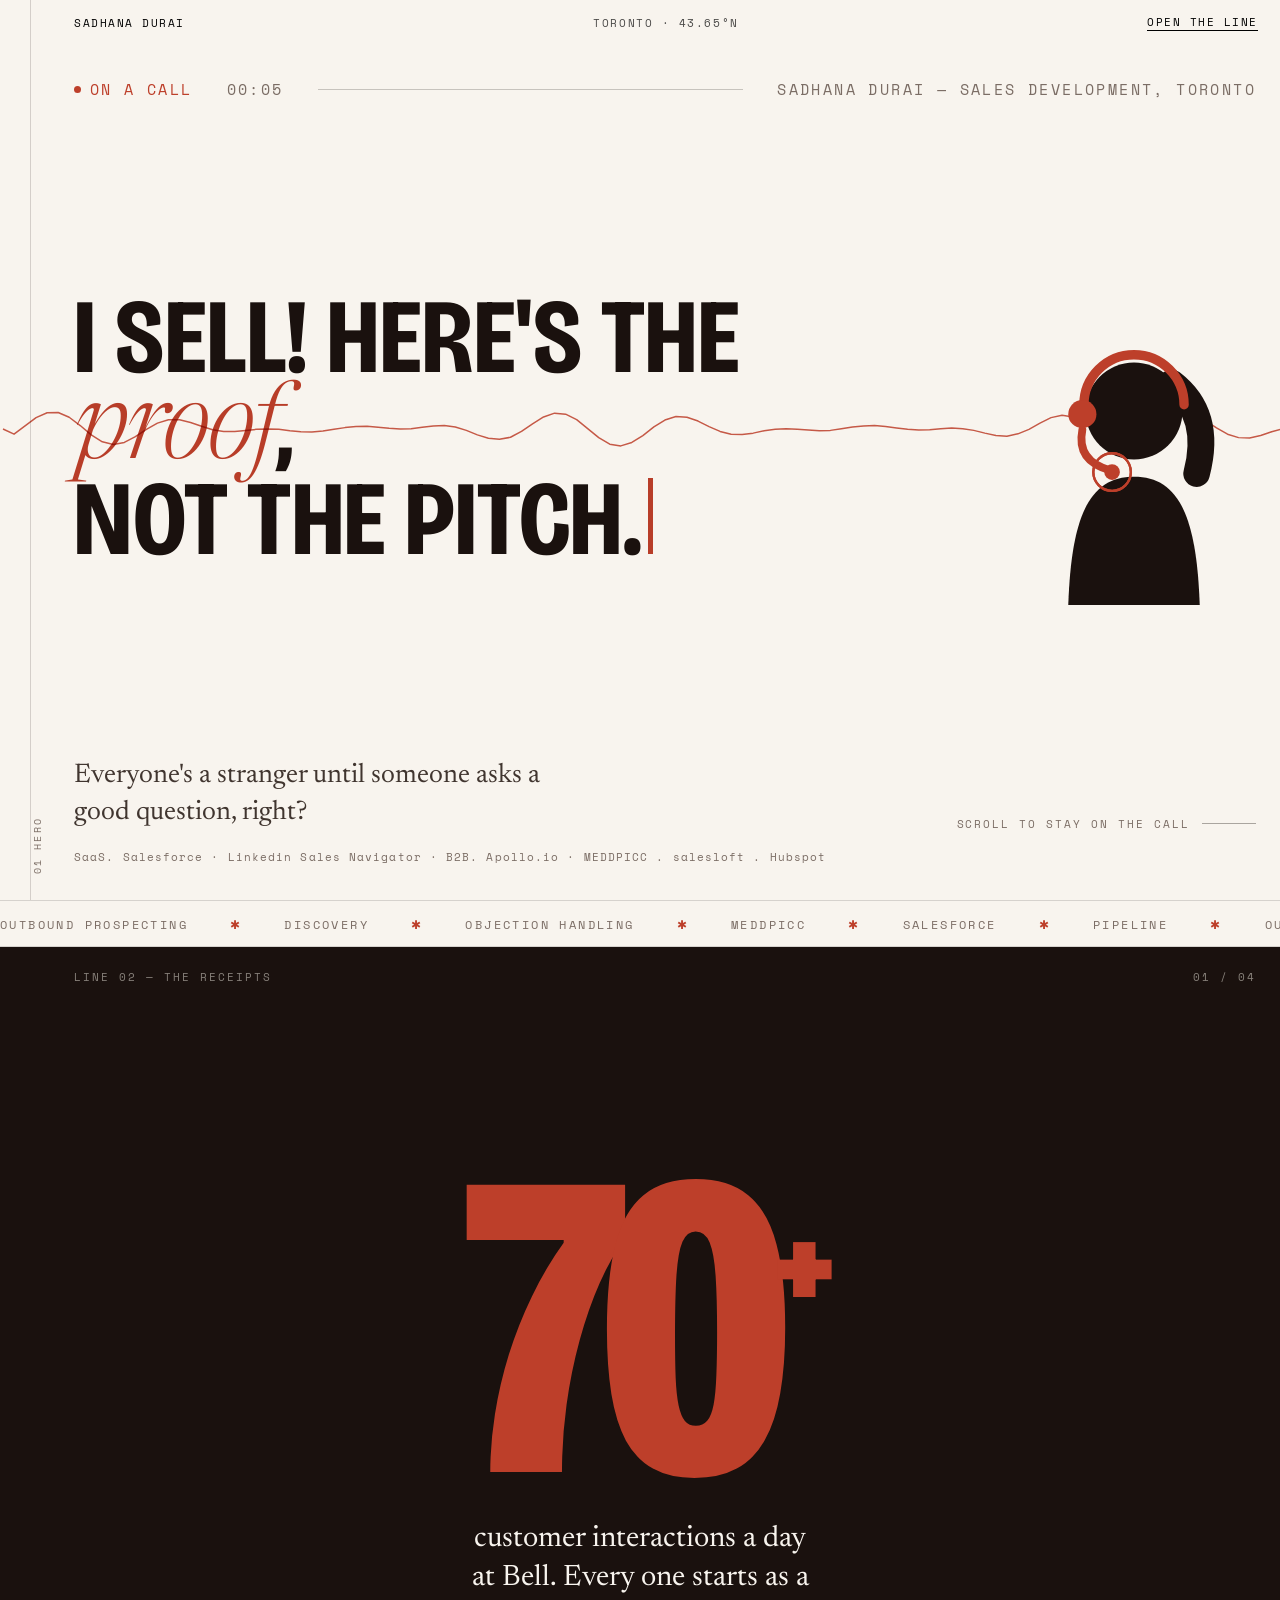
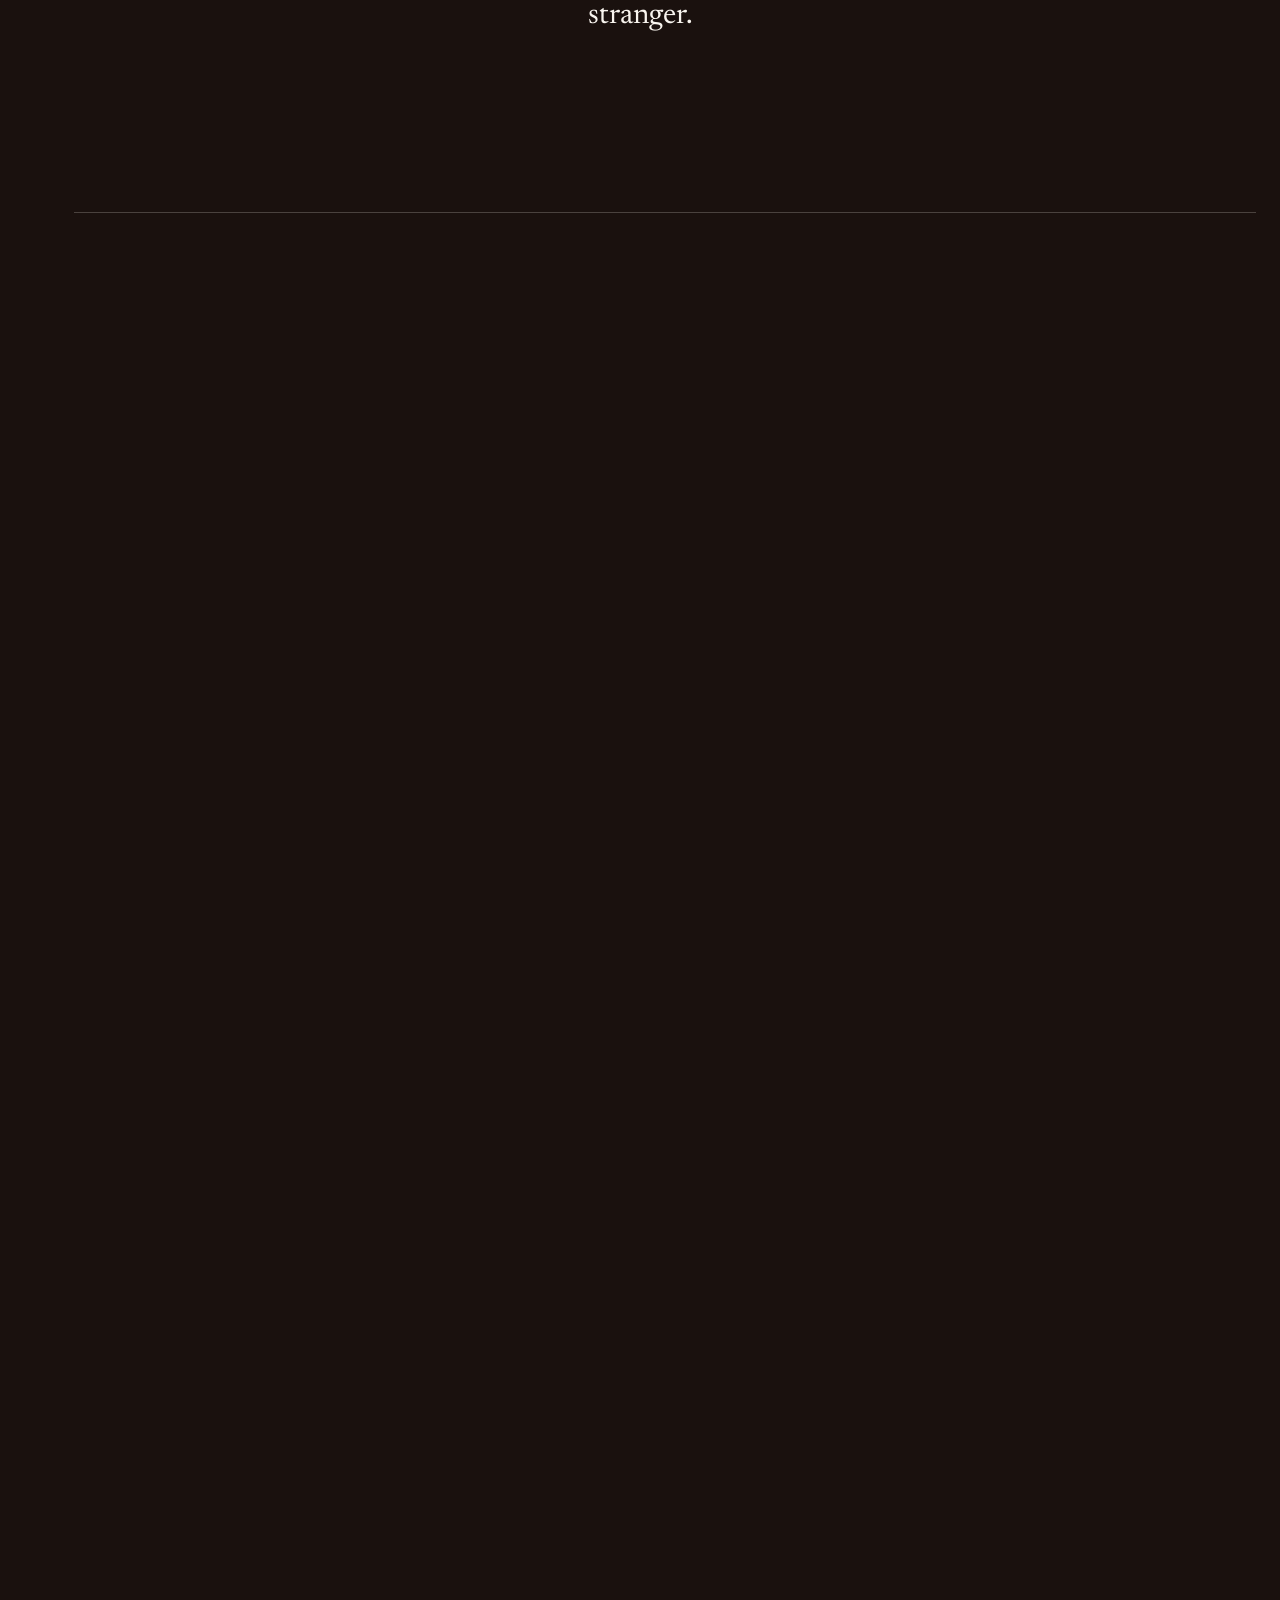
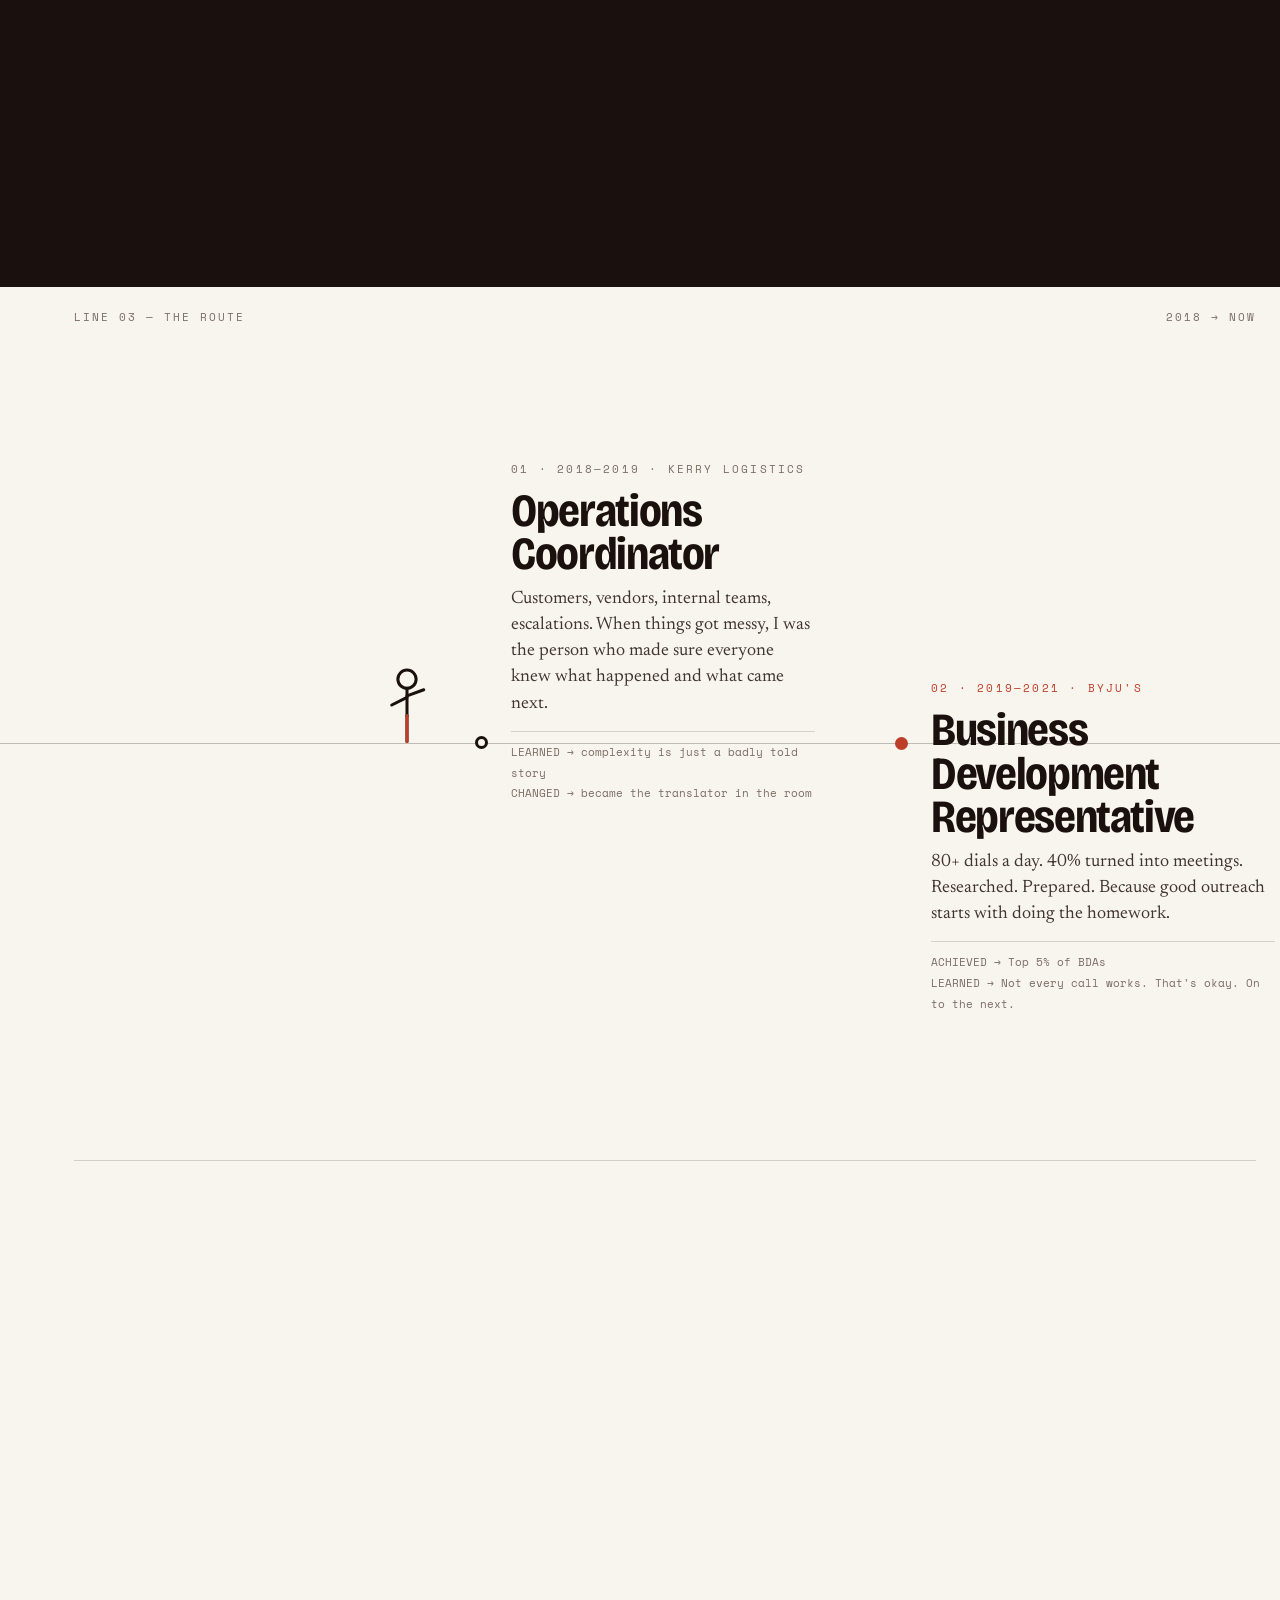
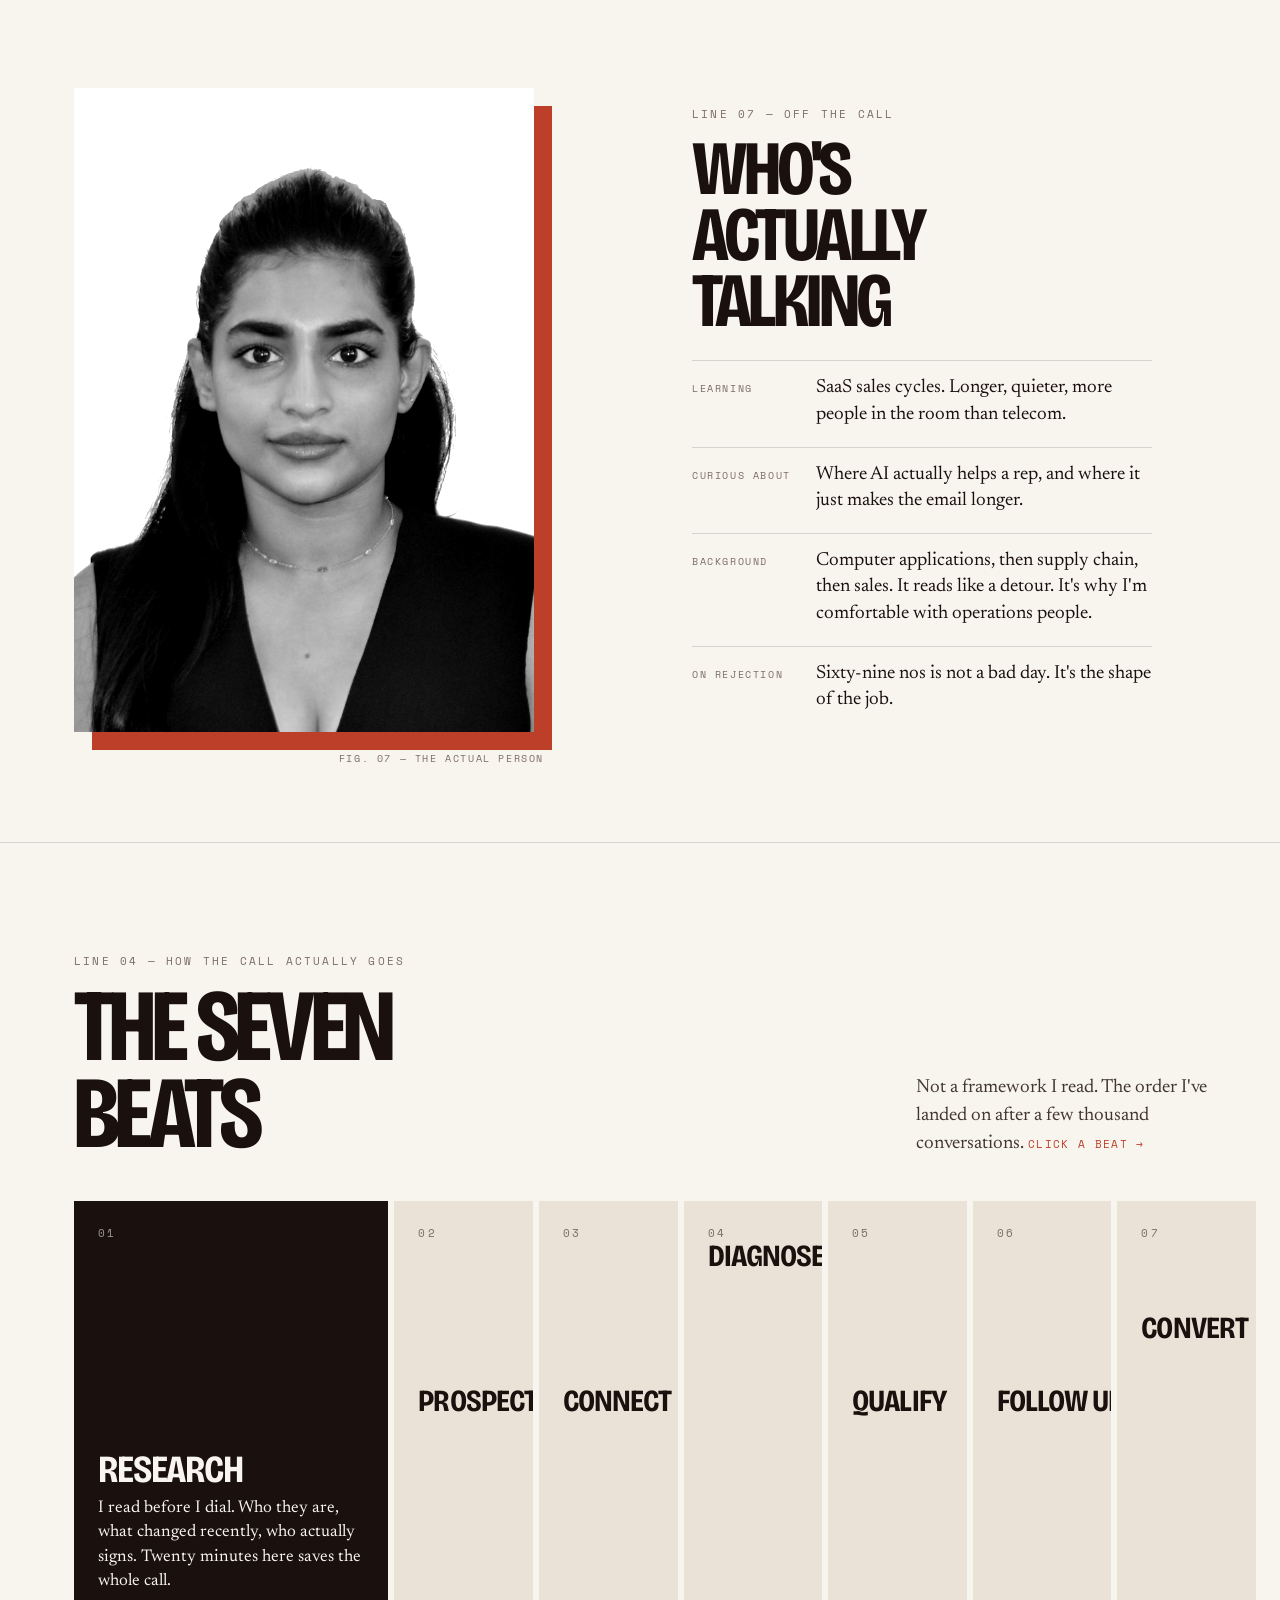
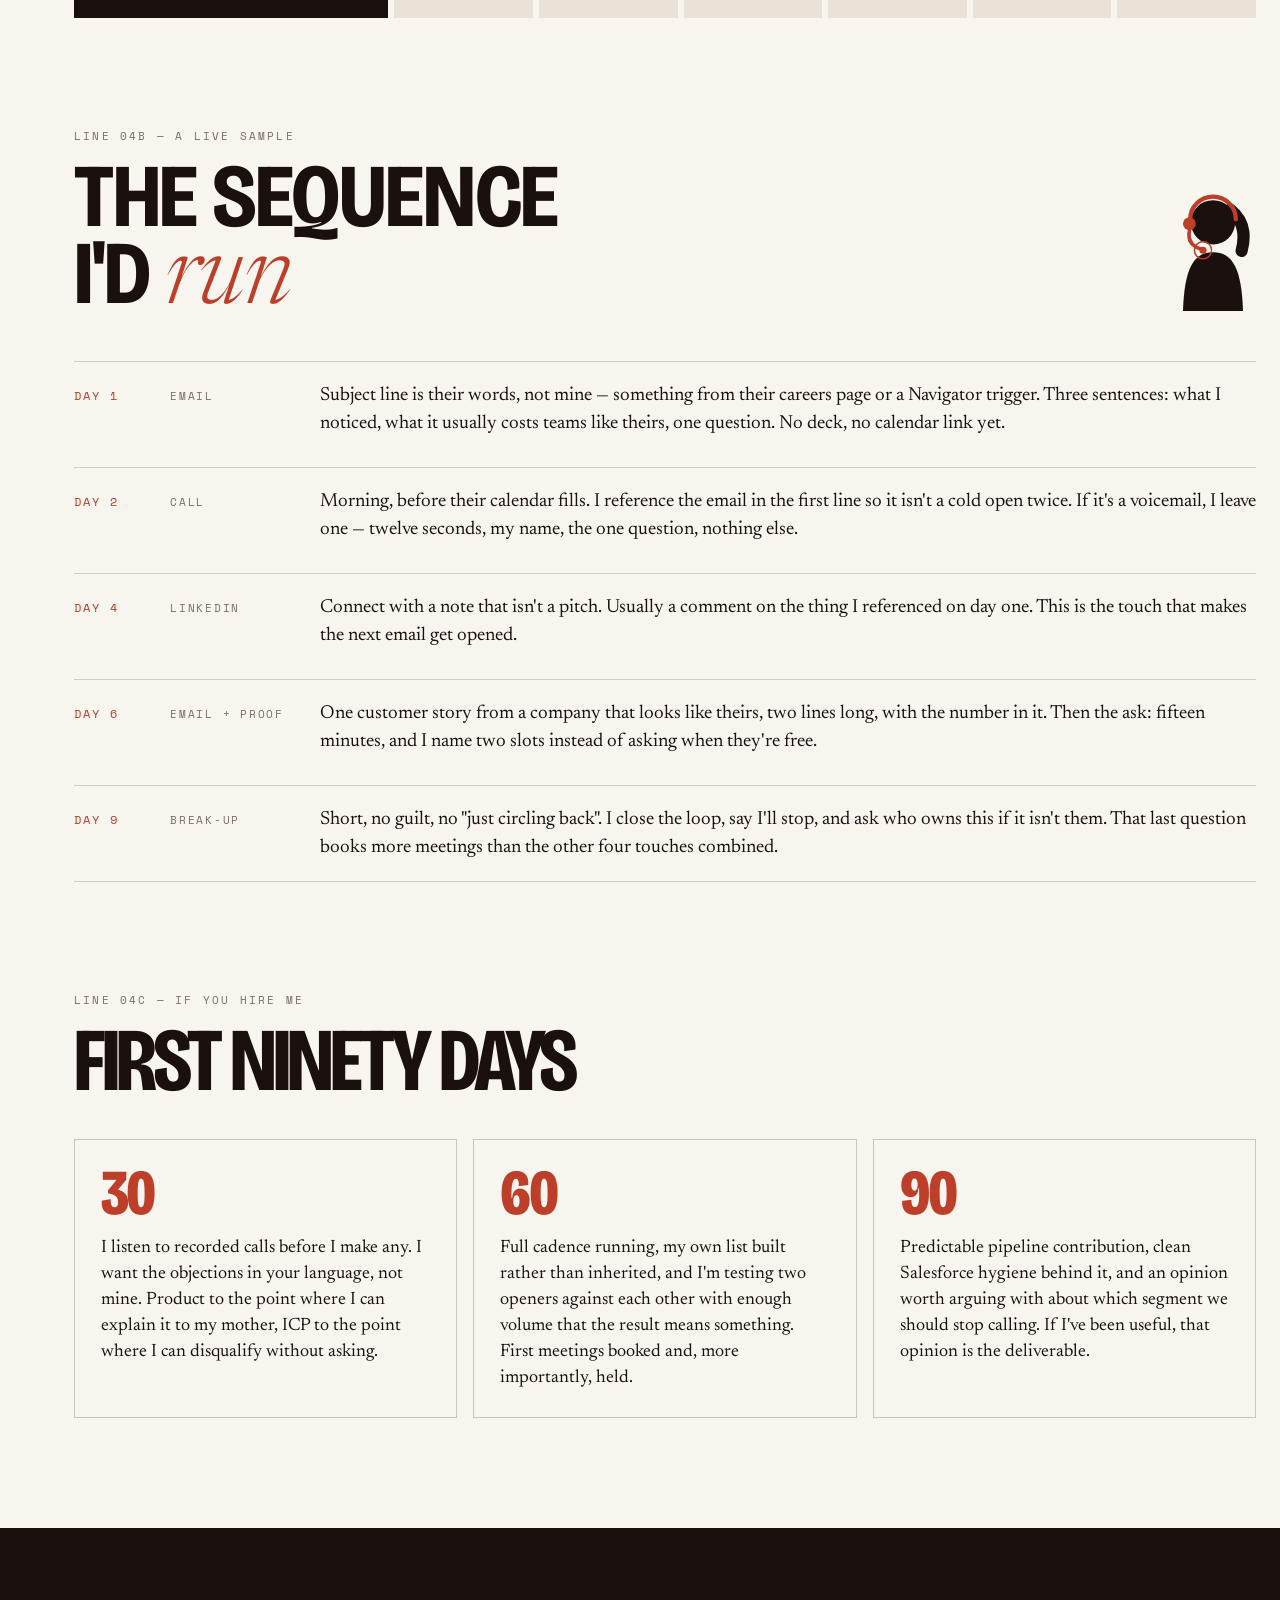
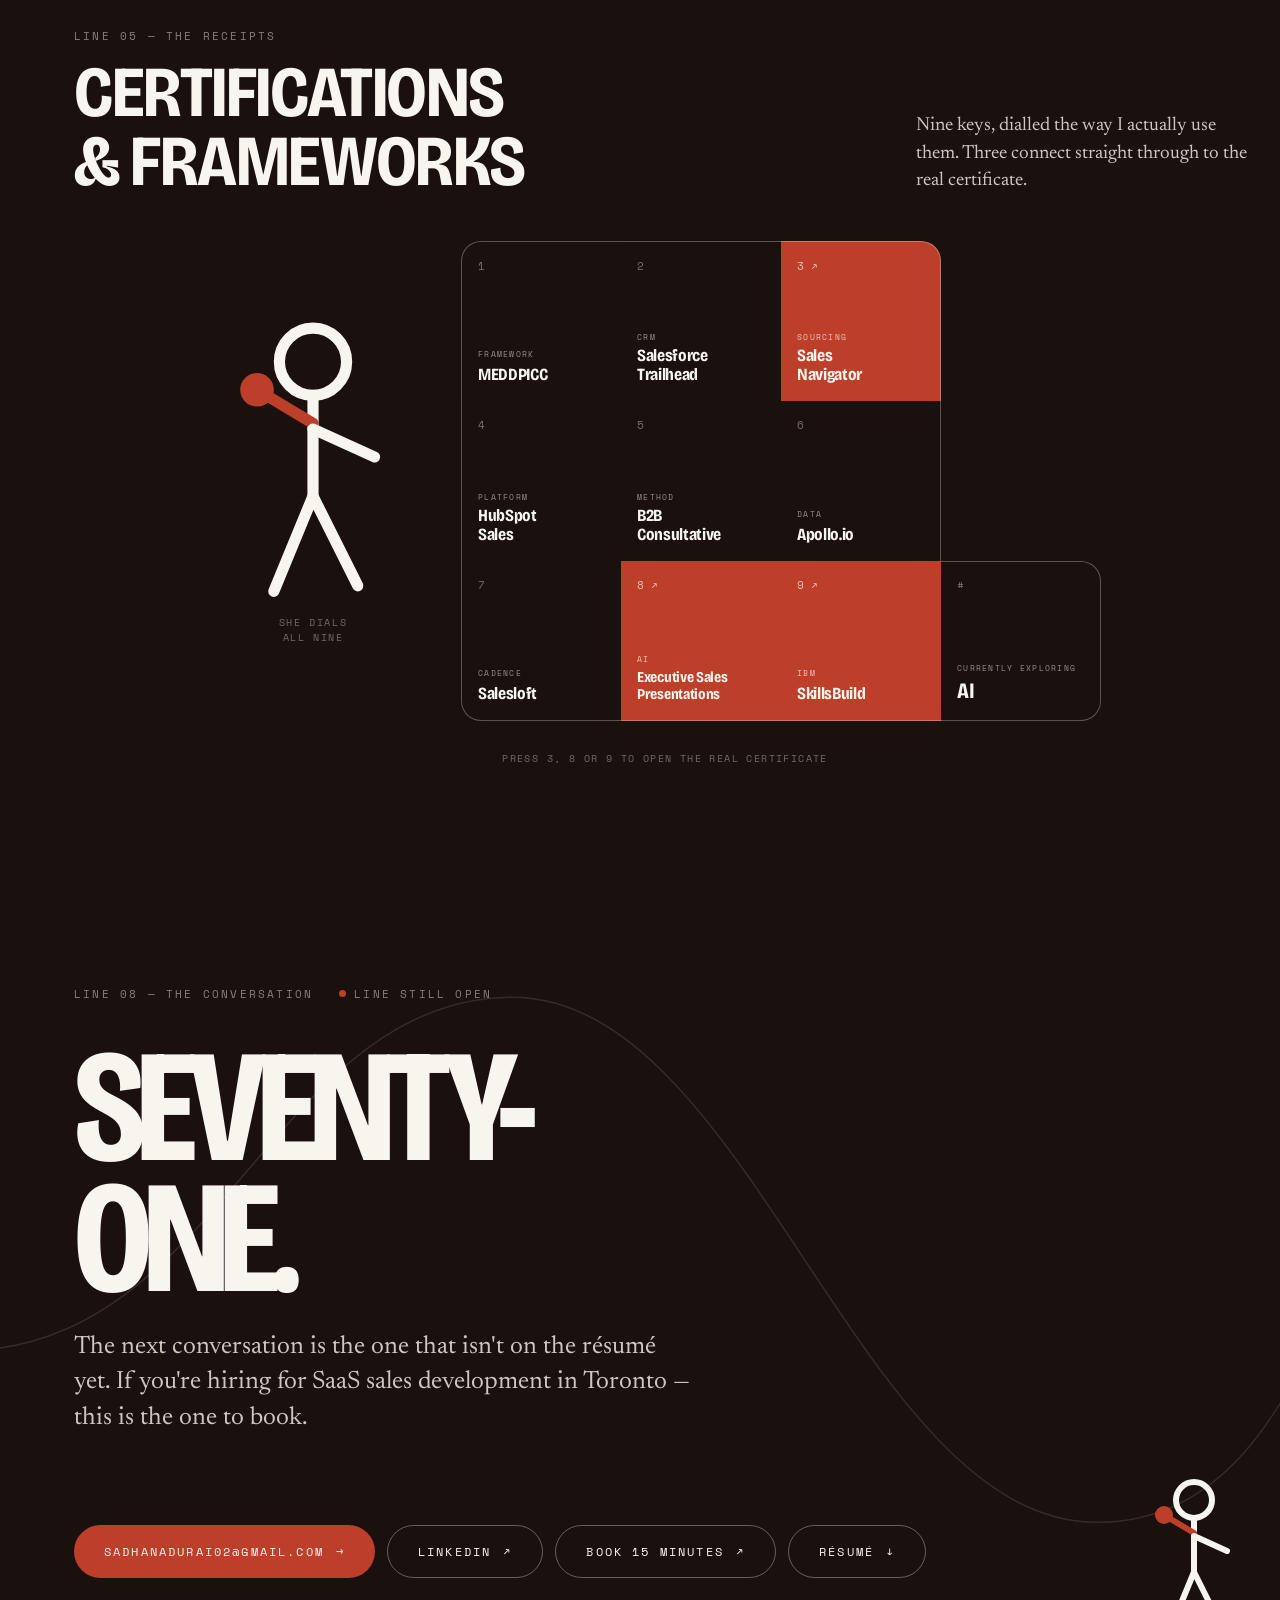
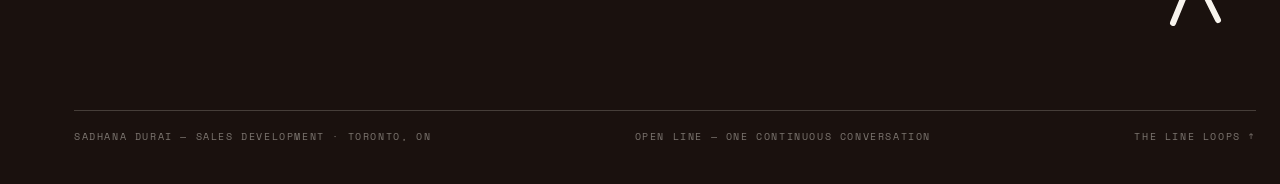
==== index.html @ faae50a7 "Unify the dial pad into one whole shape Replaced uniform 4-side borders per key with side-specific b" ====
<!DOCTYPE html>
<html lang="en">
<head>
<meta charset="utf-8">
<meta name="viewport" content="width=device-width, initial-scale=1">
<meta name="description" content="Sadhana Durai — Sales Development Representative in Toronto. Four years of outbound, 2x Bell ALL STAR, 40% call-to-meeting conversion rate. Open Line: a portfolio told as one continuous conversation.">
<meta name="robots" content="index, follow">
<meta name="author" content="Sadhana Durai">
<meta name="keywords" content="Sadhana Durai, Sales Development Representative, SDR, BDR, Business Development, SaaS Sales, Outbound Sales, Toronto, Bell ALL STAR">
<title>Sadhana Durai | Sales Development Representative, Toronto</title>
<link rel="canonical" href="https://sadhanadurai.me/">
<link rel="icon" type="image/svg+xml" href="favicon.svg">

<!-- Open Graph / Facebook / LinkedIn -->
<meta property="og:type" content="profile">
<meta property="og:site_name" content="Sadhana Durai — Open Line">
<meta property="og:title" content="Sadhana Durai | Sales Development Representative, Toronto">
<meta property="og:description" content="Four years of outbound, 2x Bell ALL STAR, 40% call-to-meeting conversion rate. Open Line: a portfolio told as one continuous conversation.">
<meta property="og:url" content="https://sadhanadurai.me/">
<meta property="og:image" content="https://sadhanadurai.me/assets/portrait.jpg">
<meta property="og:image:width" content="1700">
<meta property="og:image:height" content="2380">
<meta property="og:image:alt" content="Portrait of Sadhana Durai">
<meta property="og:locale" content="en_CA">
<meta property="profile:first_name" content="Sadhana">
<meta property="profile:last_name" content="Durai">

<!-- Twitter -->
<meta name="twitter:card" content="summary_large_image">
<meta name="twitter:title" content="Sadhana Durai | Sales Development Representative, Toronto">
<meta name="twitter:description" content="Four years of outbound, 2x Bell ALL STAR, 40% call-to-meeting conversion rate.">
<meta name="twitter:image" content="https://sadhanadurai.me/assets/portrait.jpg">

<link rel="preconnect" href="https://fonts.googleapis.com">
<link rel="preconnect" href="https://fonts.gstatic.com" crossorigin>
<link rel="stylesheet" href="css/tokens.css">
<link rel="stylesheet" href="css/site.css">

<script type="application/ld+json">
{
  "@context": "https://schema.org",
  "@type": "Person",
  "name": "Sadhana Durai",
  "url": "https://sadhanadurai.me/",
  "image": "https://sadhanadurai.me/assets/portrait.jpg",
  "jobTitle": "Sales Development Representative",
  "description": "Sales development professional based in Toronto with four years of outbound experience, a 40% call-to-meeting conversion rate, and two-time Bell ALL STAR recognition.",
  "email": "mailto:sadhanadurai02@gmail.com",
  "address": {
    "@type": "PostalAddress",
    "addressLocality": "Toronto",
    "addressRegion": "ON",
    "addressCountry": "CA"
  },
  "sameAs": [
    "https://linkedin.com/in/sadhanadurai"
  ]
}
</script>
</head>
<body>
<div style="position: relative; width: 100%; overflow-x: clip; font-family: 'Bricolage Grotesque', sans-serif;">

  <div data-cursor-ring="" style="position: fixed; left: 0; top: 0; width: 34px; height: 34px; margin: -17px 0 0 -17px; border: 1px solid oklch(0.545 0.165 32); border-radius: 50%; pointer-events: none; z-index: 90; transform: translate3d(-100px, -100px, 0); transition: width 0.25s ease, height 0.25s ease, margin 0.25s ease, background 0.25s ease; mix-blend-mode: multiply; display: none;"></div>

  <div style="position: fixed; left: 0; top: 0; bottom: 0; width: 62px; z-index: 80; pointer-events: none; display: flex; justify-content: center;">
    <div style="position: absolute; top: 0; bottom: 0; left: 30px; width: 1px; background: oklch(0.19 0.014 60 / 0.16);"></div>
    <div data-spine-fill="" style="position: absolute; top: 0; left: 30px; width: 1px; height: var(--om-p-pct, 0%); background: oklch(0.545 0.165 32);"></div>
    <div data-spine-rider="" style="position: absolute; left: 20px; top: var(--om-p-pct, 0%); width: 21px; height: 21px; margin-top: -10px; transform: rotate(var(--om-rider-rot, 0deg));">
      <svg viewBox="0 0 60 100" width="21" height="35" style="position: absolute; left: 0; top: -30px; overflow: visible;" aria-hidden="true">
        <circle cx="30" cy="16" r="12" fill="oklch(0.968 0.009 72)" stroke="oklch(0.188 0.016 42)" stroke-width="5"></circle>
        <path d="M30 28 L30 66" fill="none" stroke="oklch(0.188 0.016 42)" stroke-width="5" stroke-linecap="round"></path>
        <path d="M30 38 L8 50 M30 38 L52 30" fill="none" stroke="oklch(0.188 0.016 42)" stroke-width="5" stroke-linecap="round"></path>
        <path d="M30 66 L14 96 M30 66 L48 94" fill="none" stroke="oklch(0.188 0.016 42)" stroke-width="5" stroke-linecap="round"></path>
      </svg>
    </div>
    <div data-spine-label="" style="position: absolute; left: 30px; bottom: 26px; transform: rotate(180deg); writing-mode: vertical-rl; font-family: 'Space Mono', monospace; font-size: 10px; letter-spacing: 0.22em; text-transform: uppercase; color: oklch(0.545 0.021 52);">line open</div>
  </div>

  <nav style="position: fixed; top: 0; left: 0; right: 0; z-index: 85; display: flex; align-items: center; justify-content: space-between; gap: 16px; padding: 14px 22px 14px 74px; font-family: 'Space Mono', monospace; font-size: 11px; letter-spacing: 0.14em; text-transform: uppercase; mix-blend-mode: difference; color: oklch(0.968 0.009 72);">
    <span>Sadhana Durai</span>
    <span style="opacity: 0.7;">Toronto · 43.65°N</span>
    <a href="#connect" data-cursor="say hi" style="color: oklch(0.968 0.009 72); border-bottom: 1px solid currentColor;">Open the line</a>
  </nav>

  <!-- ═══ 01 HERO — LIVE CALL ═══ -->
  <section data-screen-label="01 Hero" style="position: relative; min-height: 100svh; padding: 78px 24px 34px 74px; display: flex; flex-direction: column; justify-content: space-between; overflow: hidden;">

    <div style="display: flex; flex-wrap: wrap; gap: 12px 34px; align-items: center; font-family: 'Space Mono', monospace; font-size: 15px; letter-spacing: 0.16em; text-transform: uppercase; color: oklch(0.545 0.021 52);">
      <span style="display: inline-flex; align-items: center; gap: 9px; color: oklch(0.545 0.165 32);"><span style="width: 7px; height: 7px; border-radius: 50%; background: oklch(0.545 0.165 32); animation: om-blink 1.6s infinite;"></span>On a call</span>
      <span data-call-timer="" style="font-variant-numeric: tabular-nums;">00:00</span>
      <span style="flex: 1; min-width: 30px; height: 1px; background: oklch(0.19 0.014 60 / 0.22);"></span>
      <span>Sadhana Durai — sales development, Toronto</span>
    </div>

    <div style="position: relative; flex: 1; min-height: 52svh; display: flex; align-items: center;">
      <svg viewBox="0 0 1200 120" preserveAspectRatio="none" width="112%" height="46svh" style="position: absolute; left: -6%; top: 50%; transform: translateY(-50%); display: block; overflow: visible; opacity: 0.85;" aria-hidden="true">
        <path data-wave="" d="M0 60 L1200 60" fill="none" stroke="oklch(0.545 0.165 32)" stroke-width="1.5" stroke-linejoin="round" vector-effect="non-scaling-stroke"></path>
      </svg>

      <h1 data-type-line="" style="position: relative; margin: 0; max-width: min(72%, 13ch); font-size: clamp(38px, 8.25vw, 140px); line-height: 0.82; font-weight: 700; font-stretch: 84%; letter-spacing: 0.005em; text-transform: uppercase; mix-blend-mode: multiply;"><span data-hero-line1="">I sell! Here's the</span><br /><span style="font-family: 'Newsreader', serif; font-style: italic; font-weight: 300; text-transform: lowercase; letter-spacing: -0.02em; color: oklch(0.545 0.165 32);">proof</span>,<br />not the pitch.<span data-caret="" style="display: inline-block; width: 0.055em; height: 0.72em; margin-left: 0.05em; background: oklch(0.545 0.165 32); vertical-align: baseline; animation: om-blink 1s steps(1) infinite;"></span></h1>

      <div style="position: absolute; right: 1%; bottom: 20%; width: 220px; height: 313px; pointer-events: none;">
        <svg viewBox="0 0 120 200" width="220" height="313" style="display: block; overflow: visible; animation: om-float 6s ease-in-out infinite;" aria-hidden="true">
          <path d="M84 44 q 26 20 16 58" fill="none" stroke="oklch(0.188 0.016 42)" stroke-width="17" stroke-linecap="round"></path>
          <path d="M60 104 C 32 104 20 128 18 186 L102 186 C 100 128 88 104 60 104 Z" fill="oklch(0.188 0.016 42)"></path>
          <circle cx="60" cy="62" r="31" fill="oklch(0.188 0.016 42)"></circle>
          <path d="M28 58 A 32 32 0 0 1 92 58" fill="none" stroke="oklch(0.545 0.165 32)" stroke-width="6" stroke-linecap="round"></path>
          <circle cx="27" cy="64" r="9" fill="oklch(0.545 0.165 32)"></circle>
          <path d="M27 74 q -4 20 18 26" fill="none" stroke="oklch(0.545 0.165 32)" stroke-width="5" stroke-linecap="round"></path>
          <circle cx="46" cy="101" r="5" fill="oklch(0.545 0.165 32)"></circle>
          <circle cx="46" cy="101" r="12" fill="none" stroke="oklch(0.545 0.165 32)" stroke-width="1.5" style="transform-origin: 46px 101px; animation: om-pulse 3s ease-out infinite;"></circle>
          <circle cx="46" cy="101" r="12" fill="none" stroke="oklch(0.545 0.165 32)" stroke-width="1.5" style="transform-origin: 46px 101px; animation: om-pulse 3s ease-out 1.5s infinite;"></circle>
        </svg>
      </div>
    </div>

    <div style="display: flex; flex-wrap: wrap; align-items: flex-end; justify-content: space-between; gap: 26px 40px;">
      <div style="display: grid; gap: 10px; max-width: 52ch;">
        <span style="font-family: 'Newsreader', serif; font-size: clamp(18px, 2.1vw, 27px); line-height: 1.36; color: oklch(0.338 0.019 45);">Everyone's a stranger until someone asks a good question, right?</span>
      </div>
      <div style="display: flex; align-items: center; gap: 12px; font-family: 'Space Mono', monospace; font-size: 11px; letter-spacing: 0.18em; text-transform: uppercase; color: oklch(0.545 0.021 52);">
        <span>Scroll to stay on the call</span>
        <span style="display: block; width: 54px; height: 1px; background: oklch(0.19 0.014 60 / 0.35);"></span>
      </div>
    </div>
    <div style="margin-top: 16px; overflow-x: auto; -webkit-overflow-scrolling: touch;">
      <span style="display: block; width: max-content; font-family: 'Space Mono', monospace; font-size: clamp(9px, 0.85vw, 12px); letter-spacing: 0.1em; line-height: 1.7; white-space: nowrap; color: oklch(0.545 0.021 52);">SaaS. Salesforce · Linkedin Sales Navigator · B2B. Apollo.io · MEDDPICC . salesloft . Hubspot</span>
    </div>
  </section>

  <!-- ═══ TICKER ═══ -->
  <div style="border-top: 1px solid oklch(0.19 0.014 60 / 0.15); border-bottom: 1px solid oklch(0.19 0.014 60 / 0.15); padding: 13px 0; overflow: hidden; white-space: nowrap;">
    <div style="display: inline-flex; gap: 42px; animation: om-marquee 38s linear infinite; font-family: 'Space Mono', monospace; font-size: 12px; letter-spacing: 0.2em; text-transform: uppercase; color: oklch(0.545 0.021 52);">
      <span>Outbound prospecting</span><span style="color: oklch(0.545 0.165 32);">✱</span><span>Discovery</span><span style="color: oklch(0.545 0.165 32);">✱</span><span>Objection handling</span><span style="color: oklch(0.545 0.165 32);">✱</span><span>MEDDPICC</span><span style="color: oklch(0.545 0.165 32);">✱</span><span>Salesforce</span><span style="color: oklch(0.545 0.165 32);">✱</span><span>Pipeline</span><span style="color: oklch(0.545 0.165 32);">✱</span><span>Outbound prospecting</span><span style="color: oklch(0.545 0.165 32);">✱</span><span>Discovery</span><span style="color: oklch(0.545 0.165 32);">✱</span><span>Objection handling</span><span style="color: oklch(0.545 0.165 32);">✱</span><span>MEDDPICC</span><span style="color: oklch(0.545 0.165 32);">✱</span><span>Salesforce</span><span style="color: oklch(0.545 0.165 32);">✱</span><span>Pipeline</span><span style="color: oklch(0.545 0.165 32);">✱</span>
    </div>
  </div>

  <!-- ═══ 02 NUMBERS ═══ -->
  <section data-screen-label="02 Numbers" data-pin="numbers" style="position: relative; height: 460svh; background: oklch(0.188 0.016 42); color: oklch(0.968 0.009 72);">
    <div style="position: sticky; top: 0; height: 100svh; overflow: hidden; display: flex; align-items: center; justify-content: center;">
      <div style="position: absolute; top: 22px; left: 74px; right: 24px; display: flex; justify-content: space-between; font-family: 'Space Mono', monospace; font-size: 11px; letter-spacing: 0.18em; text-transform: uppercase; color: oklch(0.955 0.014 85 / 0.5);">
        <span>Line 02 — the receipts</span><span data-num-counter="">01 / 04</span>
      </div>

      <div data-num-panel="" style="position: absolute; inset: 0; display: flex; flex-direction: column; align-items: center; justify-content: center; padding: 0 24px; opacity: 1;">
        <div style="font-size: clamp(140px, 34vw, 460px); line-height: 0.78; font-weight: 800; font-stretch: 78%; letter-spacing: -0.05em; color: oklch(0.545 0.165 32);">70<span style="font-size: 0.42em; vertical-align: super;">+</span></div>
        <p style="margin: 22px 0 0; font-family: 'Newsreader', serif; font-size: clamp(19px, 2.3vw, 30px); text-align: center; max-width: 20ch; line-height: 1.3;">customer interactions a day at Bell. Every one starts as a stranger.</p>
      </div>

      <div data-num-panel="" style="position: absolute; inset: 0; display: flex; flex-direction: column; align-items: center; justify-content: center; padding: 0 24px; opacity: 0;">
        <div style="font-size: clamp(140px, 34vw, 460px); line-height: 0.78; font-weight: 800; font-stretch: 78%; letter-spacing: -0.05em;">40<span style="color: oklch(0.545 0.165 32);">%</span></div>
        <p style="margin: 22px 0 0; font-family: 'Newsreader', serif; font-size: clamp(19px, 2.3vw, 30px); text-align: center; max-width: 22ch; line-height: 1.3;">of my outbound calls at BYJU'S turned into booked meetings.</p>
      </div>

      <div data-num-panel="" style="position: absolute; inset: 0; display: flex; flex-direction: column; align-items: center; justify-content: center; padding: 0 24px; opacity: 0;">
        <div style="font-size: clamp(140px, 34vw, 460px); line-height: 0.78; font-weight: 800; font-stretch: 78%; letter-spacing: -0.05em;">2<span style="font-family: 'Newsreader', serif; font-style: italic; font-weight: 400; color: oklch(0.545 0.165 32);">×</span></div>
        <p style="margin: 22px 0 0; font-family: 'Newsreader', serif; font-size: clamp(19px, 2.3vw, 30px); text-align: center; max-width: 22ch; line-height: 1.3;">Bell ALL STAR. 2024, then 2025 — the second one was harder.</p>
      </div>

      <div data-num-panel="" style="position: absolute; inset: 0; display: flex; flex-direction: column; align-items: center; justify-content: center; padding: 0 24px; opacity: 0;">
        <div style="font-size: clamp(88px, 20vw, 290px); line-height: 0.8; font-weight: 800; font-stretch: 78%; letter-spacing: -0.04em; text-align: center;">TOP <span style="color: oklch(0.545 0.165 32);">5%</span></div>
        <p style="margin: 22px 0 0; font-family: 'Newsreader', serif; font-size: clamp(19px, 2.3vw, 30px); text-align: center; max-width: 24ch; line-height: 1.3;">of business development associates. 80+ dials a day to get there.</p>
      </div>

      <div style="position: absolute; left: 74px; right: 24px; bottom: 34px; height: 1px; background: oklch(0.955 0.014 85 / 0.22);">
        <div data-num-bar-fill="" style="height: 1px; width: 0%; background: oklch(0.545 0.165 32);"></div>
      </div>
    </div>
  </section>

  <!-- ═══ 03 THE LINE / TIMELINE ═══ -->
  <section data-screen-label="03 The line" data-pin="timeline" style="position: relative; height: 500svh;">
    <div style="position: sticky; top: 0; height: 100svh; overflow: hidden; display: flex; flex-direction: column;">
      <div style="display: flex; justify-content: space-between; padding: 22px 24px 0 74px; font-family: 'Space Mono', monospace; font-size: 11px; letter-spacing: 0.18em; text-transform: uppercase; color: oklch(0.545 0.021 52);">
        <span>Line 03 — the route</span><span>2018 → now</span>
      </div>

      <div data-tl-track="" style="position: relative; flex: 1; display: flex; align-items: center; gap: 0; will-change: transform; transform: translate3d(var(--om-tlx, 0px), 0, 0);">
        <div style="position: absolute; left: 0; right: 0; top: 50%; height: 1px; background: oklch(0.19 0.014 60 / 0.25);"></div>
        <div data-tl-rider="" style="position: absolute; top: 50%; left: 0; transform: translate3d(var(--om-riderx, 0px), -100%, 0);">
          <svg viewBox="0 0 60 100" width="46" height="76" style="overflow: visible; display: block;" aria-hidden="true">
            <circle cx="30" cy="16" r="12" fill="oklch(0.968 0.009 72)" stroke="oklch(0.188 0.016 42)" stroke-width="4"></circle>
            <path d="M30 28 L30 64" fill="none" stroke="oklch(0.188 0.016 42)" stroke-width="4" stroke-linecap="round"></path>
            <path d="M30 38 L52 30 M30 40 L10 50" fill="none" stroke="oklch(0.188 0.016 42)" stroke-width="4" stroke-linecap="round"></path>
            <path data-leg-a="" d="M30 64 L12 98" fill="none" stroke="oklch(0.188 0.016 42)" stroke-width="4" stroke-linecap="round"></path>
            <path data-leg-b="" d="M30 64 L48 98" fill="none" stroke="oklch(0.545 0.165 32)" stroke-width="4" stroke-linecap="round"></path>
          </svg>
        </div>

        <div style="flex: none; width: 34vw; min-width: 210px;"></div>

        <article data-tl-stop="" style="flex: none; width: min(78vw, 420px); padding: 0 40px; position: relative;">
          <div style="position: absolute; left: 40px; top: 50%; width: 13px; height: 13px; margin-top: -6px; border-radius: 50%; background: oklch(0.968 0.009 72); border: 3px solid oklch(0.188 0.016 42);"></div>
          <div style="padding-bottom: 220px; padding-left: 36px;">
            <div style="font-family: 'Space Mono', monospace; font-size: 11px; letter-spacing: 0.2em; color: oklch(0.545 0.021 52);">01 · 2018—2019 · KERRY LOGISTICS</div>
            <h3 style="margin: 12px 0 10px; font-size: clamp(30px, 3.6vw, 52px); line-height: 0.95; font-weight: 700; font-stretch: 85%; letter-spacing: -0.03em;">Operations<br />Coordinator</h3>
            <p style="margin: 0 0 14px; font-family: 'Newsreader', serif; font-size: 18px; line-height: 1.45; color: oklch(0.338 0.019 45);">Customers, vendors, internal teams, escalations. When things got messy, I was the person who made sure everyone knew what happened and what came next.</p>
            <div style="font-family: 'Space Mono', monospace; font-size: 11px; line-height: 1.9; color: oklch(0.545 0.021 52); border-top: 1px solid oklch(0.19 0.014 60 / 0.15); padding-top: 10px;">LEARNED → complexity is just a badly told story<br />CHANGED → became the translator in the room</div>
          </div>
        </article>

        <article data-tl-stop="" style="flex: none; width: min(78vw, 460px); padding: 0 40px; position: relative;">
          <div style="position: absolute; left: 40px; top: 50%; width: 13px; height: 13px; margin-top: -6px; border-radius: 50%; background: oklch(0.545 0.165 32); border: 3px solid oklch(0.545 0.165 32);"></div>
          <div style="padding-top: 210px; padding-left: 36px;">
            <div style="font-family: 'Space Mono', monospace; font-size: 11px; letter-spacing: 0.2em; color: oklch(0.545 0.165 32);">02 · 2019—2021 · BYJU'S</div>
            <h3 style="margin: 12px 0 10px; font-size: clamp(30px, 3.6vw, 52px); line-height: 0.95; font-weight: 700; font-stretch: 85%; letter-spacing: -0.03em;">Business Development<br />Representative</h3>
            <p style="margin: 0 0 14px; font-family: 'Newsreader', serif; font-size: 18px; line-height: 1.45; color: oklch(0.338 0.019 45);">80+ dials a day. 40% turned into meetings. Researched. Prepared. Because good outreach starts with doing the homework.</p>
            <div style="font-family: 'Space Mono', monospace; font-size: 11px; line-height: 1.9; color: oklch(0.545 0.021 52); border-top: 1px solid oklch(0.19 0.014 60 / 0.15); padding-top: 10px;">ACHIEVED → Top 5% of BDAs<br />LEARNED → Not every call works. That's okay. On to the next.</div>
          </div>
        </article>

        <article data-tl-stop="" style="flex: none; width: min(78vw, 400px); padding: 0 40px; position: relative;">
          <div style="position: absolute; left: 40px; top: 50%; width: 13px; height: 13px; margin-top: -6px; border-radius: 50%; background: oklch(0.968 0.009 72); border: 3px dashed oklch(0.545 0.021 52);"></div>
          <div style="padding-bottom: 220px; padding-left: 36px;">
            <div style="font-family: 'Space Mono', monospace; font-size: 11px; letter-spacing: 0.2em; color: oklch(0.545 0.021 52);">03 · THE MOVE · CANADA</div>
            <h3 style="margin: 12px 0 10px; font-size: clamp(30px, 3.6vw, 52px); line-height: 0.95; font-weight: 400; font-family: 'Newsreader', serif; font-style: italic; letter-spacing: -0.02em;">Moved countries.<br />Went back to school.</h3>
            <p style="margin: 0 0 14px; font-family: 'Newsreader', serif; font-size: 18px; line-height: 1.45; color: oklch(0.338 0.019 45);">Completed a Post-Graduate Diploma.</p>
            <div style="font-family: 'Space Mono', monospace; font-size: 11px; line-height: 1.9; color: oklch(0.545 0.021 52); border-top: 1px solid oklch(0.19 0.014 60 / 0.15); padding-top: 10px;">LEARNED → Starting over somewhere new wasn't as scary as I thought.</div>
          </div>
        </article>

        <article data-tl-stop="" style="flex: none; width: min(78vw, 470px); padding: 0 40px; position: relative;">
          <div style="position: absolute; left: 40px; top: 50%; width: 13px; height: 13px; margin-top: -6px; border-radius: 50%; background: oklch(0.545 0.165 32); border: 3px solid oklch(0.545 0.165 32);"></div>
          <div style="position: absolute; left: 33px; top: 50%; width: 27px; height: 27px; margin-top: -13px; border-radius: 50%; background: oklch(0.545 0.165 32); animation: om-pulse 2.6s ease-out infinite;"></div>
          <div style="padding-top: 210px; padding-left: 36px;">
            <div style="font-family: 'Space Mono', monospace; font-size: 11px; letter-spacing: 0.2em; color: oklch(0.545 0.165 32);">04 · 2024—PRESENT · NQX / BELL CANADA</div>
            <h3 style="margin: 12px 0 10px; font-size: clamp(30px, 3.6vw, 52px); line-height: 0.95; font-weight: 700; font-stretch: 85%; letter-spacing: -0.03em;">Sales Specialist, Business Development</h3>
            <p style="margin: 0 0 14px; font-family: 'Newsreader', serif; font-size: 18px; line-height: 1.45; color: oklch(0.338 0.019 45);">70+ interactions a day. Discovering, handling and selling consultatively.<br />Clean, updated CRM.</p>
            <div style="font-family: 'Space Mono', monospace; font-size: 11px; line-height: 1.9; color: oklch(0.545 0.021 52); border-top: 1px solid oklch(0.19 0.014 60 / 0.15); padding-top: 10px;">ACHIEVED → 2× Bell ALL STAR, 2024 &amp; 2025.<br />Pretty proud of that one. A lot of calls went into it.<br />CHANGED → Stopped pitching. Started diagnosing.</div>
          </div>
        </article>

        <article data-tl-stop="" style="flex: none; width: min(88vw, 700px); padding: 0 40px; position: relative;">
          <div style="position: absolute; left: 40px; top: 50%; width: 13px; height: 13px; margin-top: -6px; border-radius: 50%; border: 3px solid oklch(0.188 0.016 42); background: transparent;"></div>
          <div style="padding-bottom: 230px; padding-left: 36px;">
            <div style="font-family: 'Space Mono', monospace; font-size: 11px; letter-spacing: 0.2em; color: oklch(0.545 0.021 52);">05 · NEXT · UNSCHEDULED</div>
            <h3 style="margin: 12px 0 14px; font-size: clamp(30px, 4.6vw, 64px); line-height: 1.05; font-weight: 700; font-stretch: 85%; letter-spacing: -0.03em;">SaaS. New pipeline.<br />New territory.</h3>
            <div style="font-family: 'Space Mono', monospace; font-size: 11px; line-height: 1.9; color: oklch(0.545 0.021 52); border-top: 1px solid oklch(0.19 0.014 60 / 0.15); padding-top: 10px;">NEXT → Ready for the next discovery.</div>
          </div>
        </article>

        <div style="flex: none; width: 30vw; min-width: 160px;"></div>
      </div>

      <div style="padding: 0 24px 26px 74px;">
        <div style="height: 1px; background: oklch(0.19 0.014 60 / 0.16);"><div data-tl-bar="" style="height: 1px; width: 0%; background: oklch(0.545 0.165 32);"></div></div>
      </div>
    </div>
  </section>

  <!-- ═══ 07 THE HUMAN ═══ -->
  <section data-screen-label="07 The human" style="padding: 100px 24px 110px 74px; border-top: 1px solid oklch(0.19 0.014 60 / 0.15); display: grid; grid-template-columns: repeat(auto-fit, minmax(320px, 1fr)); gap: 54px; align-items: center;">
    <div data-portrait="" data-cursor="hello" style="position: relative; max-width: 460px;">
      <div style="position: absolute; inset: 18px -18px -18px 18px; background: oklch(0.545 0.165 32);"></div>
      <div style="position: relative; overflow: hidden;">
        <img src="assets/portrait.jpg" alt="Sadhana Durai" data-portrait-img="" style="display: block; width: 100%; filter: grayscale(1) contrast(1.22); transition: filter 0.6s ease, transform 0.9s cubic-bezier(0.16, 1, 0.3, 1); transform: scale(1.02);" />
      </div>
      <div style="position: absolute; right: -10px; bottom: -34px; font-family: 'Space Mono', monospace; font-size: 10px; letter-spacing: 0.16em; text-transform: uppercase; color: oklch(0.545 0.021 52);">Fig. 07 — the actual person</div>
    </div>

    <div>
      <div style="font-family: 'Space Mono', monospace; font-size: 11px; letter-spacing: 0.2em; text-transform: uppercase; color: oklch(0.545 0.021 52); margin-bottom: 14px;">Line 07 — off the call</div>
      <h2 data-reveal="" style="margin: 0 0 26px; font-size: clamp(40px, 6vw, 88px); line-height: 0.86; font-weight: 700; font-stretch: 80%; letter-spacing: -0.045em; text-transform: uppercase;">Who's<br />actually<br />talking</h2>
      <div style="display: grid; gap: 18px; max-width: 46ch;">
        <div style="display: grid; grid-template-columns: 110px 1fr; gap: 14px; align-items: baseline; border-top: 1px solid oklch(0.19 0.014 60 / 0.15); padding-top: 14px;">
          <span style="font-family: 'Space Mono', monospace; font-size: 10px; letter-spacing: 0.16em; text-transform: uppercase; color: oklch(0.545 0.021 52);">Learning</span>
          <span style="font-family: 'Newsreader', serif; font-size: 19px; line-height: 1.4;">SaaS sales cycles. Longer, quieter, more people in the room than telecom.</span>
        </div>
        <div style="display: grid; grid-template-columns: 110px 1fr; gap: 14px; align-items: baseline; border-top: 1px solid oklch(0.19 0.014 60 / 0.15); padding-top: 14px;">
          <span style="font-family: 'Space Mono', monospace; font-size: 10px; letter-spacing: 0.16em; text-transform: uppercase; color: oklch(0.545 0.021 52);">Curious about</span>
          <span style="font-family: 'Newsreader', serif; font-size: 19px; line-height: 1.4;">Where AI actually helps a rep, and where it just makes the email longer.</span>
        </div>
        <div style="display: grid; grid-template-columns: 110px 1fr; gap: 14px; align-items: baseline; border-top: 1px solid oklch(0.19 0.014 60 / 0.15); padding-top: 14px;">
          <span style="font-family: 'Space Mono', monospace; font-size: 10px; letter-spacing: 0.16em; text-transform: uppercase; color: oklch(0.545 0.021 52);">Background</span>
          <span style="font-family: 'Newsreader', serif; font-size: 19px; line-height: 1.4;">Computer applications, then supply chain, then sales. It reads like a detour. It's why I'm comfortable with operations people.</span>
        </div>
        <div style="display: grid; grid-template-columns: 110px 1fr; gap: 14px; align-items: baseline; border-top: 1px solid oklch(0.19 0.014 60 / 0.15); padding-top: 14px;">
          <span style="font-family: 'Space Mono', monospace; font-size: 10px; letter-spacing: 0.16em; text-transform: uppercase; color: oklch(0.545 0.021 52);">On rejection</span>
          <span style="font-family: 'Newsreader', serif; font-size: 19px; line-height: 1.4;">Sixty-nine nos is not a bad day. It's the shape of the job.</span>
        </div>
      </div>
    </div>
  </section>

  <!-- ═══ 04 PLAYBOOK ═══ -->
  <section data-screen-label="04 Playbook" style="padding: 110px 24px 110px 74px; border-top: 1px solid oklch(0.19 0.014 60 / 0.15);">
    <div style="display: flex; flex-wrap: wrap; justify-content: space-between; align-items: flex-end; gap: 20px; margin-bottom: 44px;">
      <div>
        <div style="font-family: 'Space Mono', monospace; font-size: 11px; letter-spacing: 0.2em; text-transform: uppercase; color: oklch(0.545 0.021 52); margin-bottom: 14px;">Line 04 — how the call actually goes</div>
        <h2 data-reveal="" style="margin: 0; font-size: clamp(42px, 8vw, 122px); line-height: 0.85; font-weight: 700; font-stretch: 80%; letter-spacing: -0.045em; text-transform: uppercase;">The seven<br />beats</h2>
      </div>
      <p style="margin: 0; max-width: 34ch; font-family: 'Newsreader', serif; font-size: 19px; line-height: 1.45; color: oklch(0.338 0.019 45);">Not a framework I read. The order I've landed on after a few thousand conversations. <span style="font-family: 'Space Mono', monospace; font-size: 11px; letter-spacing: 0.12em; color: oklch(0.545 0.165 32);">CLICK A BEAT →</span></p>
    </div>

    <div style="display: flex; flex-wrap: wrap; gap: 6px; align-items: stretch; min-height: 340px;">
      <div data-play="0" data-cursor="open" style="flex: 4 1 240px; cursor: pointer; background: oklch(0.188 0.016 42); color: oklch(0.968 0.009 72); padding: 24px; display: flex; flex-direction: column; justify-content: space-between; transition: flex-grow 0.6s cubic-bezier(0.16, 1, 0.3, 1), background 0.4s ease, color 0.4s ease; overflow: hidden;" data-hover="flex-grow: 4; background: oklch(0.188 0.016 42); color: oklch(0.968 0.009 72);">
        <div data-play-num="" style="font-family: 'Space Mono', monospace; font-size: 11px; letter-spacing: 0.2em; color: oklch(0.955 0.014 85 / 0.6);">01</div>
        <div>
          <h4 style="margin: 0 0 10px; font-size: clamp(26px, 3vw, 40px); line-height: 0.95; font-weight: 700; font-stretch: 82%; letter-spacing: -0.03em; text-transform: uppercase;">Research</h4>
          <p data-play-body="" style="margin: 0; max-width: 30ch; font-family: 'Newsreader', serif; font-size: 17px; line-height: 1.42; opacity: 1; transition: opacity 0.4s ease;">I read before I dial. Who they are, what changed recently, who actually signs. Twenty minutes here saves the whole call.</p>
        </div>
      </div>
      <div data-play="1" data-cursor="open" style="flex: 1 1 120px; cursor: pointer; background: oklch(0.915 0.018 76); padding: 24px; display: flex; flex-direction: column; justify-content: space-between; transition: flex-grow 0.6s cubic-bezier(0.16, 1, 0.3, 1), background 0.4s ease, color 0.4s ease; overflow: hidden;" data-hover="flex-grow: 4; background: oklch(0.188 0.016 42); color: oklch(0.968 0.009 72);">
        <div data-play-num="" style="font-family: 'Space Mono', monospace; font-size: 11px; letter-spacing: 0.2em; color: oklch(0.545 0.021 52);">02</div>
        <div>
          <h4 style="margin: 0 0 10px; font-size: clamp(22px, 2.4vw, 34px); line-height: 0.95; font-weight: 700; font-stretch: 82%; letter-spacing: -0.03em; text-transform: uppercase;">Prospect</h4>
          <p data-play-body="" style="margin: 0; max-width: 30ch; font-family: 'Newsreader', serif; font-size: 17px; line-height: 1.42; opacity: 0; transition: opacity 0.4s ease;">A list is not a pipeline. I build the list myself so I know why every name is on it.</p>
        </div>
      </div>
      <div data-play="2" data-cursor="open" style="flex: 1 1 120px; cursor: pointer; background: oklch(0.915 0.018 76); padding: 24px; display: flex; flex-direction: column; justify-content: space-between; transition: flex-grow 0.6s cubic-bezier(0.16, 1, 0.3, 1), background 0.4s ease, color 0.4s ease; overflow: hidden;" data-hover="flex-grow: 4; background: oklch(0.188 0.016 42); color: oklch(0.968 0.009 72);">
        <div data-play-num="" style="font-family: 'Space Mono', monospace; font-size: 11px; letter-spacing: 0.2em; color: oklch(0.545 0.021 52);">03</div>
        <div>
          <h4 style="margin: 0 0 10px; font-size: clamp(22px, 2.4vw, 34px); line-height: 0.95; font-weight: 700; font-stretch: 82%; letter-spacing: -0.03em; text-transform: uppercase;">Connect</h4>
          <p data-play-body="" style="margin: 0; max-width: 30ch; font-family: 'Newsreader', serif; font-size: 17px; line-height: 1.42; opacity: 0; transition: opacity 0.4s ease;">First twelve seconds. Say something true about them, or hang up on yourself.</p>
        </div>
      </div>
      <div data-play="3" data-cursor="open" style="flex: 1 1 120px; cursor: pointer; background: oklch(0.915 0.018 76); padding: 24px; display: flex; flex-direction: column; justify-content: space-between; transition: flex-grow 0.6s cubic-bezier(0.16, 1, 0.3, 1), background 0.4s ease, color 0.4s ease; overflow: hidden;" data-hover="flex-grow: 4; background: oklch(0.188 0.016 42); color: oklch(0.968 0.009 72);">
        <div data-play-num="" style="font-family: 'Space Mono', monospace; font-size: 11px; letter-spacing: 0.2em; color: oklch(0.545 0.021 52);">04</div>
        <div>
          <h4 style="margin: 0 0 10px; font-size: clamp(22px, 2.4vw, 34px); line-height: 0.95; font-weight: 700; font-stretch: 82%; letter-spacing: -0.03em; text-transform: uppercase;">Diagnose</h4>
          <p data-play-body="" style="margin: 0; max-width: 30ch; font-family: 'Newsreader', serif; font-size: 17px; line-height: 1.42; opacity: 0; transition: opacity 0.4s ease;">Questions before features. Pain before pitch. Timeline, priorities, who else is involved. I'd rather find out it's a no now than later.</p>
        </div>
      </div>
      <div data-play="4" data-cursor="open" style="flex: 1 1 120px; cursor: pointer; background: oklch(0.915 0.018 76); padding: 24px; display: flex; flex-direction: column; justify-content: space-between; transition: flex-grow 0.6s cubic-bezier(0.16, 1, 0.3, 1), background 0.4s ease, color 0.4s ease; overflow: hidden;" data-hover="flex-grow: 4; background: oklch(0.188 0.016 42); color: oklch(0.968 0.009 72);">
        <div data-play-num="" style="font-family: 'Space Mono', monospace; font-size: 11px; letter-spacing: 0.2em; color: oklch(0.545 0.021 52);">05</div>
        <div>
          <h4 style="margin: 0 0 10px; font-size: clamp(22px, 2.4vw, 34px); line-height: 0.95; font-weight: 700; font-stretch: 82%; letter-spacing: -0.03em; text-transform: uppercase;">Qualify</h4>
          <p data-play-body="" style="margin: 0; max-width: 30ch; font-family: 'Newsreader', serif; font-size: 17px; line-height: 1.42; opacity: 0; transition: opacity 0.4s ease;">Not every lead is a deal. If the pieces aren't there, I'd rather know early.</p>
        </div>
      </div>
      <div data-play="5" data-cursor="open" style="flex: 1 1 120px; cursor: pointer; background: oklch(0.915 0.018 76); padding: 24px; display: flex; flex-direction: column; justify-content: space-between; transition: flex-grow 0.6s cubic-bezier(0.16, 1, 0.3, 1), background 0.4s ease, color 0.4s ease; overflow: hidden;" data-hover="flex-grow: 4; background: oklch(0.188 0.016 42); color: oklch(0.968 0.009 72);">
        <div data-play-num="" style="font-family: 'Space Mono', monospace; font-size: 11px; letter-spacing: 0.2em; color: oklch(0.545 0.021 52);">06</div>
        <div>
          <h4 style="margin: 0 0 10px; font-size: clamp(22px, 2.4vw, 34px); line-height: 0.95; font-weight: 700; font-stretch: 82%; letter-spacing: -0.03em; text-transform: uppercase;">Follow&nbsp;up</h4>
          <p data-play-body="" style="margin: 0; max-width: 30ch; font-family: 'Newsreader', serif; font-size: 17px; line-height: 1.42; opacity: 0; transition: opacity 0.4s ease;">Most of my wins are on the fourth touch. The CRM isn't admin, it's memory.</p>
        </div>
      </div>
      <div data-play="6" data-cursor="open" style="flex: 1 1 120px; cursor: pointer; background: oklch(0.915 0.018 76); padding: 24px; display: flex; flex-direction: column; justify-content: space-between; transition: flex-grow 0.6s cubic-bezier(0.16, 1, 0.3, 1), background 0.4s ease, color 0.4s ease; overflow: hidden;" data-hover="flex-grow: 4; background: oklch(0.188 0.016 42); color: oklch(0.968 0.009 72);">
        <div data-play-num="" style="font-family: 'Space Mono', monospace; font-size: 11px; letter-spacing: 0.2em; color: oklch(0.545 0.021 52);">07</div>
        <div>
          <h4 style="margin: 0 0 10px; font-size: clamp(22px, 2.4vw, 34px); line-height: 0.95; font-weight: 700; font-stretch: 82%; letter-spacing: -0.03em; text-transform: uppercase;">Convert</h4>
          <p data-play-body="" style="margin: 0; max-width: 30ch; font-family: 'Newsreader', serif; font-size: 17px; line-height: 1.42; opacity: 0; transition: opacity 0.4s ease;">By now it should feel obvious to both of us. If closing feels like pushing, I missed something at beat four.</p>
        </div>
      </div>
    </div>
  </section>

  <!-- ═══ 04b THE SEQUENCE ═══ -->
  <section data-screen-label="04b Sequence" style="padding: 0 24px 110px 74px;">
    <div style="display: flex; flex-wrap: wrap; justify-content: space-between; align-items: flex-end; gap: 20px; margin-bottom: 40px;">
      <div>
        <div style="font-family: 'Space Mono', monospace; font-size: 11px; letter-spacing: 0.2em; text-transform: uppercase; color: oklch(0.545 0.021 52); margin-bottom: 14px;">Line 04b — a live sample</div>
        <h2 data-reveal="" style="margin: 0; font-size: clamp(38px, 7vw, 104px); line-height: 0.86; font-weight: 700; font-stretch: 88%; letter-spacing: -0.015em; text-transform: uppercase;">The sequence<br />I'd <span style="font-family: 'Newsreader', serif; font-style: italic; font-weight: 300; text-transform: none; letter-spacing: -0.01em; color: oklch(0.545 0.165 32);">run</span></h2>
      </div>
      <svg viewBox="0 0 120 200" width="86" height="143" style="flex: none; display: block; overflow: visible;" aria-label="Sadhana, headset on" role="img">
        <path d="M84 44 q 26 20 16 58" fill="none" stroke="oklch(0.188 0.016 42)" stroke-width="17" stroke-linecap="round"></path>
        <path d="M60 104 C 32 104 20 128 18 186 L102 186 C 100 128 88 104 60 104 Z" fill="oklch(0.188 0.016 42)"></path>
        <circle cx="60" cy="62" r="31" fill="oklch(0.188 0.016 42)"></circle>
        <path d="M28 58 A 32 32 0 0 1 92 58" fill="none" stroke="oklch(0.545 0.165 32)" stroke-width="6" stroke-linecap="round"></path>
        <circle cx="27" cy="64" r="9" fill="oklch(0.545 0.165 32)"></circle>
        <path d="M27 74 q -4 20 18 26" fill="none" stroke="oklch(0.545 0.165 32)" stroke-width="5" stroke-linecap="round"></path>
        <circle cx="46" cy="101" r="5" fill="oklch(0.545 0.165 32)"></circle>
        <circle cx="46" cy="101" r="12" fill="none" stroke="oklch(0.545 0.165 32)" stroke-width="1.5" style="transform-origin: 46px 101px; animation: om-pulse 3s ease-out infinite;"></circle>
        <circle cx="46" cy="101" r="12" fill="none" stroke="oklch(0.545 0.165 32)" stroke-width="1.5" style="transform-origin: 46px 101px; animation: om-pulse 3s ease-out 1.5s infinite;"></circle>
      </svg>
    </div>

    <div style="display: grid; gap: 10px;">
      <div data-seq-row="" style="display: grid; gap: 18px; align-items: baseline; padding: 20px 0; border-top: 1px solid oklch(0.19 0.014 60 / 0.18);">
        <span style="font-family: 'Space Mono', monospace; font-size: 12px; letter-spacing: 0.16em; color: oklch(0.545 0.165 32);">DAY 1</span>
        <span style="font-family: 'Space Mono', monospace; font-size: 11px; letter-spacing: 0.16em; text-transform: uppercase; color: oklch(0.545 0.021 52);">Email</span>
        <span style="font-family: 'Newsreader', serif; font-size: 19px; line-height: 1.45;">Subject line is their words, not mine — something from their careers page or a Navigator trigger. Three sentences: what I noticed, what it usually costs teams like theirs, one question. No deck, no calendar link yet.</span>
      </div>
      <div data-seq-row="" style="display: grid; gap: 18px; align-items: baseline; padding: 20px 0; border-top: 1px solid oklch(0.19 0.014 60 / 0.18);">
        <span style="font-family: 'Space Mono', monospace; font-size: 12px; letter-spacing: 0.16em; color: oklch(0.545 0.165 32);">DAY 2</span>
        <span style="font-family: 'Space Mono', monospace; font-size: 11px; letter-spacing: 0.16em; text-transform: uppercase; color: oklch(0.545 0.021 52);">Call</span>
        <span style="font-family: 'Newsreader', serif; font-size: 19px; line-height: 1.45;">Morning, before their calendar fills. I reference the email in the first line so it isn't a cold open twice. If it's a voicemail, I leave one — twelve seconds, my name, the one question, nothing else.</span>
      </div>
      <div data-seq-row="" style="display: grid; gap: 18px; align-items: baseline; padding: 20px 0; border-top: 1px solid oklch(0.19 0.014 60 / 0.18);">
        <span style="font-family: 'Space Mono', monospace; font-size: 12px; letter-spacing: 0.16em; color: oklch(0.545 0.165 32);">DAY 4</span>
        <span style="font-family: 'Space Mono', monospace; font-size: 11px; letter-spacing: 0.16em; text-transform: uppercase; color: oklch(0.545 0.021 52);">LinkedIn</span>
        <span style="font-family: 'Newsreader', serif; font-size: 19px; line-height: 1.45;">Connect with a note that isn't a pitch. Usually a comment on the thing I referenced on day one. This is the touch that makes the next email get opened.</span>
      </div>
      <div data-seq-row="" style="display: grid; gap: 18px; align-items: baseline; padding: 20px 0; border-top: 1px solid oklch(0.19 0.014 60 / 0.18);">
        <span style="font-family: 'Space Mono', monospace; font-size: 12px; letter-spacing: 0.16em; color: oklch(0.545 0.165 32);">DAY 6</span>
        <span style="font-family: 'Space Mono', monospace; font-size: 11px; letter-spacing: 0.16em; text-transform: uppercase; color: oklch(0.545 0.021 52);">Email + proof</span>
        <span style="font-family: 'Newsreader', serif; font-size: 19px; line-height: 1.45;">One customer story from a company that looks like theirs, two lines long, with the number in it. Then the ask: fifteen minutes, and I name two slots instead of asking when they're free.</span>
      </div>
      <div data-seq-row="" style="display: grid; gap: 18px; align-items: baseline; padding: 20px 0; border-top: 1px solid oklch(0.19 0.014 60 / 0.18); border-bottom: 1px solid oklch(0.19 0.014 60 / 0.18);">
        <span style="font-family: 'Space Mono', monospace; font-size: 12px; letter-spacing: 0.16em; color: oklch(0.545 0.165 32);">DAY 9</span>
        <span style="font-family: 'Space Mono', monospace; font-size: 11px; letter-spacing: 0.16em; text-transform: uppercase; color: oklch(0.545 0.021 52);">Break-up</span>
        <span style="font-family: 'Newsreader', serif; font-size: 19px; line-height: 1.45;">Short, no guilt, no "just circling back". I close the loop, say I'll stop, and ask who owns this if it isn't them. That last question books more meetings than the other four touches combined.</span>
      </div>
    </div>
  </section>

  <!-- ═══ 04c 30-60-90 ═══ -->
  <section data-screen-label="04c Plan" style="padding: 0 24px 110px 74px;">
    <div style="font-family: 'Space Mono', monospace; font-size: 11px; letter-spacing: 0.2em; text-transform: uppercase; color: oklch(0.545 0.021 52); margin-bottom: 14px;">Line 04c — if you hire me</div>
    <h2 data-reveal="" style="margin: 0 0 40px; font-size: clamp(38px, 7vw, 104px); line-height: 0.86; font-weight: 700; font-stretch: 80%; letter-spacing: -0.045em; text-transform: uppercase;">First ninety days</h2>
    <div style="display: grid; grid-template-columns: repeat(auto-fit, minmax(260px, 1fr)); gap: 16px;">
      <article data-reveal="" style="padding: 26px; border: 1px solid oklch(0.19 0.014 60 / 0.22); display: flex; flex-direction: column; gap: 14px; transition: background 0.4s ease, color 0.4s ease;" data-hover="background: oklch(0.188 0.016 42); color: oklch(0.968 0.009 72);">
        <div style="font-size: clamp(46px, 5vw, 72px); line-height: 0.85; font-weight: 800; font-stretch: 78%; letter-spacing: -0.04em; color: oklch(0.545 0.165 32);">30</div>
        <p style="margin: 0; font-family: 'Newsreader', serif; font-size: 18px; line-height: 1.45;">I listen to recorded calls before I make any. I want the objections in your language, not mine. Product to the point where I can explain it to my mother, ICP to the point where I can disqualify without asking.</p>
      </article>
      <article data-reveal="" data-delay="90" style="padding: 26px; border: 1px solid oklch(0.19 0.014 60 / 0.22); display: flex; flex-direction: column; gap: 14px; transition: background 0.4s ease, color 0.4s ease;" data-hover="background: oklch(0.188 0.016 42); color: oklch(0.968 0.009 72);">
        <div style="font-size: clamp(46px, 5vw, 72px); line-height: 0.85; font-weight: 800; font-stretch: 78%; letter-spacing: -0.04em; color: oklch(0.545 0.165 32);">60</div>
        <p style="margin: 0; font-family: 'Newsreader', serif; font-size: 18px; line-height: 1.45;">Full cadence running, my own list built rather than inherited, and I'm testing two openers against each other with enough volume that the result means something. First meetings booked and, more importantly, held.</p>
      </article>
      <article data-reveal="" data-delay="180" style="padding: 26px; border: 1px solid oklch(0.19 0.014 60 / 0.22); display: flex; flex-direction: column; gap: 14px; transition: background 0.4s ease, color 0.4s ease;" data-hover="background: oklch(0.188 0.016 42); color: oklch(0.968 0.009 72);">
        <div style="font-size: clamp(46px, 5vw, 72px); line-height: 0.85; font-weight: 800; font-stretch: 78%; letter-spacing: -0.04em; color: oklch(0.545 0.165 32);">90</div>
        <p style="margin: 0; font-family: 'Newsreader', serif; font-size: 18px; line-height: 1.45;">Predictable pipeline contribution, clean Salesforce hygiene behind it, and an opinion worth arguing with about which segment we should stop calling. If I've been useful, that opinion is the deliverable.</p>
      </article>
    </div>
  </section>

  <!-- ═══ 05 THE PROOF (merged: proof + stack) ═══ -->
  <section data-screen-label="05 Proof" style="padding: 100px 24px 110px 74px; background: oklch(0.188 0.016 42); color: oklch(0.968 0.009 72);">
    <div style="display: flex; flex-wrap: wrap; justify-content: space-between; align-items: flex-end; gap: 20px; margin-bottom: 46px;">
      <div>
        <div style="font-family: 'Space Mono', monospace; font-size: 11px; letter-spacing: 0.2em; text-transform: uppercase; color: oklch(0.955 0.014 85 / 0.5); margin-bottom: 14px;">Line 05 — the receipts</div>
        <h2 data-reveal="" style="margin: 0; font-size: clamp(34px, 5.6vw, 80px); line-height: 0.95; font-weight: 700; font-stretch: 88%; letter-spacing: -0.02em; text-transform: uppercase;">Certifications<br />&amp; frameworks</h2>
      </div>
      <p style="margin: 0; max-width: 34ch; font-family: 'Newsreader', serif; font-size: 19px; line-height: 1.45; color: oklch(0.955 0.014 85 / 0.82);">Nine keys, dialled the way I actually use them. Three connect straight through to the real certificate.</p>
    </div>

    <div style="display: flex; align-items: center; justify-content: center; gap: 64px; flex-wrap: wrap;">
      <div style="flex: none; display: flex; flex-direction: column; align-items: center; gap: 18px;" aria-hidden="true">
        <svg viewBox="0 0 60 100" width="168" height="280" style="overflow: visible;">
          <circle cx="30" cy="16" r="12" fill="none" stroke="oklch(0.968 0.009 72)" stroke-width="4"></circle>
          <path d="M30 28 L30 64" fill="none" stroke="oklch(0.968 0.009 72)" stroke-width="4" stroke-linecap="round"></path>
          <path d="M30 38 L10 26" fill="none" stroke="oklch(0.545 0.165 32)" stroke-width="4" stroke-linecap="round" style="transform-origin: 30px 38px; animation: om-ring 4s ease-in-out infinite;"></path>
          <path d="M30 40 L52 50" fill="none" stroke="oklch(0.968 0.009 72)" stroke-width="4" stroke-linecap="round"></path>
          <path d="M30 64 L16 98 M30 64 L46 96" fill="none" stroke="oklch(0.968 0.009 72)" stroke-width="4" stroke-linecap="round"></path>
          <circle cx="10" cy="26" r="6" fill="oklch(0.545 0.165 32)"></circle>
        </svg>
        <div style="font-family: 'Space Mono', monospace; font-size: 10px; letter-spacing: 0.16em; text-transform: uppercase; color: oklch(0.955 0.014 85 / 0.4); text-align: center;">she dials<br />all nine</div>
      </div>
      <div style="display: grid; grid-template-columns: repeat(4, 160px); grid-template-rows: repeat(3, 160px); gap: 0;">

        <div data-cursor="framework" style="position: relative; background: oklch(0.188 0.016 42); border-top: 1.5px solid oklch(0.955 0.014 85 / 0.3); border-left: 1.5px solid oklch(0.955 0.014 85 / 0.3); border-top-left-radius: 20px; display: flex; flex-direction: column; justify-content: space-between; padding: 16px; cursor: pointer; transition: background 0.3s ease, transform 0.15s ease;" data-hover="background: oklch(0.24 0.02 42); transform: scale(0.96);">
          <span style="font-family: 'Space Mono', monospace; font-size: 11px; opacity: 0.4;">1</span>
          <div>
            <div style="font-family: 'Space Mono', monospace; font-size: 8px; letter-spacing: 0.16em; opacity: 0.55;">FRAMEWORK</div>
            <div style="font-size: 17px; font-weight: 700; font-stretch: 82%; letter-spacing: -0.02em; margin-top: 4px;">MEDDPICC</div>
          </div>
        </div>

        <div data-cursor="crm" style="position: relative; background: oklch(0.188 0.016 42); border-top: 1.5px solid oklch(0.955 0.014 85 / 0.3); display: flex; flex-direction: column; justify-content: space-between; padding: 16px; cursor: pointer; transition: background 0.3s ease, transform 0.15s ease;" data-hover="background: oklch(0.24 0.02 42); transform: scale(0.96);">
          <span style="font-family: 'Space Mono', monospace; font-size: 11px; opacity: 0.4;">2</span>
          <div>
            <div style="font-family: 'Space Mono', monospace; font-size: 8px; letter-spacing: 0.16em; opacity: 0.55;">CRM</div>
            <div style="font-size: 17px; font-weight: 700; font-stretch: 82%; letter-spacing: -0.02em; margin-top: 4px; line-height: 1.1;">Salesforce<br />Trailhead</div>
          </div>
        </div>

        <a data-cursor="open certificate" href="assets/cert-sales-navigator.pdf" target="_blank" rel="noopener" style="position: relative; background: oklch(0.545 0.165 32); border-top: 1.5px solid oklch(0.955 0.014 85 / 0.3); border-right: 1.5px solid oklch(0.955 0.014 85 / 0.3); border-top-right-radius: 20px; color: oklch(0.968 0.009 72); display: flex; flex-direction: column; justify-content: space-between; padding: 16px; transition: background 0.3s ease, transform 0.15s ease;" data-hover="background: oklch(0.6 0.17 32); transform: scale(0.96);">
          <span style="font-family: 'Space Mono', monospace; font-size: 11px; opacity: 0.7;">3 ↗</span>
          <div>
            <div style="font-family: 'Space Mono', monospace; font-size: 8px; letter-spacing: 0.16em; opacity: 0.75;">SOURCING</div>
            <div style="font-size: 17px; font-weight: 700; font-stretch: 82%; letter-spacing: -0.02em; margin-top: 4px; line-height: 1.1;">Sales<br />Navigator</div>
          </div>
        </a>

        <div></div>

        <div data-cursor="platform" style="position: relative; background: oklch(0.188 0.016 42); border-left: 1.5px solid oklch(0.955 0.014 85 / 0.3); display: flex; flex-direction: column; justify-content: space-between; padding: 16px; cursor: pointer; transition: background 0.3s ease, transform 0.15s ease;" data-hover="background: oklch(0.24 0.02 42); transform: scale(0.96);">
          <span style="font-family: 'Space Mono', monospace; font-size: 11px; opacity: 0.4;">4</span>
          <div>
            <div style="font-family: 'Space Mono', monospace; font-size: 8px; letter-spacing: 0.16em; opacity: 0.55;">PLATFORM</div>
            <div style="font-size: 17px; font-weight: 700; font-stretch: 82%; letter-spacing: -0.02em; margin-top: 4px; line-height: 1.1;">HubSpot<br />Sales</div>
          </div>
        </div>

        <div data-cursor="method" style="position: relative; background: oklch(0.188 0.016 42); display: flex; flex-direction: column; justify-content: space-between; padding: 16px; cursor: pointer; transition: background 0.3s ease, transform 0.15s ease;" data-hover="background: oklch(0.24 0.02 42); transform: scale(0.96);">
          <span style="font-family: 'Space Mono', monospace; font-size: 11px; opacity: 0.4;">5</span>
          <div>
            <div style="font-family: 'Space Mono', monospace; font-size: 8px; letter-spacing: 0.16em; opacity: 0.55;">METHOD</div>
            <div style="font-size: 17px; font-weight: 700; font-stretch: 82%; letter-spacing: -0.02em; margin-top: 4px; line-height: 1.1;">B2B<br />Consultative</div>
          </div>
        </div>

        <div data-cursor="data" style="position: relative; background: oklch(0.188 0.016 42); border-right: 1.5px solid oklch(0.955 0.014 85 / 0.3); display: flex; flex-direction: column; justify-content: space-between; padding: 16px; cursor: pointer; transition: background 0.3s ease, transform 0.15s ease;" data-hover="background: oklch(0.24 0.02 42); transform: scale(0.96);">
          <span style="font-family: 'Space Mono', monospace; font-size: 11px; opacity: 0.4;">6</span>
          <div>
            <div style="font-family: 'Space Mono', monospace; font-size: 8px; letter-spacing: 0.16em; opacity: 0.55;">DATA</div>
            <div style="font-size: 17px; font-weight: 700; font-stretch: 82%; letter-spacing: -0.02em; margin-top: 4px;">Apollo.io</div>
          </div>
        </div>

        <div></div>

        <div data-cursor="cadence" style="position: relative; background: oklch(0.188 0.016 42); border-left: 1.5px solid oklch(0.955 0.014 85 / 0.3); border-bottom: 1.5px solid oklch(0.955 0.014 85 / 0.3); border-bottom-left-radius: 20px; display: flex; flex-direction: column; justify-content: space-between; padding: 16px; cursor: pointer; transition: background 0.3s ease, transform 0.15s ease;" data-hover="background: oklch(0.24 0.02 42); transform: scale(0.96);">
          <span style="font-family: 'Space Mono', monospace; font-size: 11px; opacity: 0.4;">7</span>
          <div>
            <div style="font-family: 'Space Mono', monospace; font-size: 8px; letter-spacing: 0.16em; opacity: 0.55;">CADENCE</div>
            <div style="font-size: 17px; font-weight: 700; font-stretch: 82%; letter-spacing: -0.02em; margin-top: 4px;">Salesloft</div>
          </div>
        </div>

        <a data-cursor="open certificate" href="assets/cert-ai-sales-presentations.pdf" target="_blank" rel="noopener" style="position: relative; background: oklch(0.545 0.165 32); border-bottom: 1.5px solid oklch(0.955 0.014 85 / 0.3); color: oklch(0.968 0.009 72); display: flex; flex-direction: column; justify-content: space-between; padding: 16px; transition: background 0.3s ease, transform 0.15s ease;" data-hover="background: oklch(0.6 0.17 32); transform: scale(0.96);">
          <span style="font-family: 'Space Mono', monospace; font-size: 11px; opacity: 0.7;">8 ↗</span>
          <div>
            <div style="font-family: 'Space Mono', monospace; font-size: 8px; letter-spacing: 0.16em; opacity: 0.75;">AI</div>
            <div style="font-size: 15px; font-weight: 700; font-stretch: 82%; letter-spacing: -0.02em; margin-top: 4px; line-height: 1.15;">Executive Sales<br />Presentations</div>
          </div>
        </a>

        <a data-cursor="open certificate" href="assets/cert-skillsbuild.jpg" target="_blank" rel="noopener" style="position: relative; background: oklch(0.545 0.165 32); border-bottom: 1.5px solid oklch(0.955 0.014 85 / 0.3); color: oklch(0.968 0.009 72); display: flex; flex-direction: column; justify-content: space-between; padding: 16px; transition: background 0.3s ease, transform 0.15s ease;" data-hover="background: oklch(0.6 0.17 32); transform: scale(0.96);">
          <span style="font-family: 'Space Mono', monospace; font-size: 11px; opacity: 0.7;">9 ↗</span>
          <div>
            <div style="font-family: 'Space Mono', monospace; font-size: 8px; letter-spacing: 0.16em; opacity: 0.75;">IBM</div>
            <div style="font-size: 17px; font-weight: 700; font-stretch: 82%; letter-spacing: -0.02em; margin-top: 4px;">SkillsBuild</div>
          </div>
        </a>

        <div data-cursor="ai" style="position: relative; background: oklch(0.188 0.016 42); border-top: 1.5px solid oklch(0.955 0.014 85 / 0.3); border-right: 1.5px solid oklch(0.955 0.014 85 / 0.3); border-bottom: 1.5px solid oklch(0.955 0.014 85 / 0.3); border-top-right-radius: 20px; border-bottom-right-radius: 20px; display: flex; flex-direction: column; justify-content: space-between; padding: 16px; cursor: pointer; transition: background 0.3s ease, transform 0.15s ease;" data-hover="background: oklch(0.24 0.02 42); transform: scale(0.96);">
          <span style="font-family: 'Space Mono', monospace; font-size: 11px; opacity: 0.4;">#</span>
          <div>
            <div style="font-family: 'Space Mono', monospace; font-size: 8px; letter-spacing: 0.16em; opacity: 0.55;">CURRENTLY EXPLORING</div>
            <div style="font-size: 22px; font-weight: 700; font-stretch: 82%; letter-spacing: -0.02em; margin-top: 4px;">AI</div>
          </div>
        </div>

      </div>
    </div>
    <div style="margin-top: 30px; font-family: 'Space Mono', monospace; font-size: 10px; letter-spacing: 0.14em; text-transform: uppercase; color: oklch(0.955 0.014 85 / 0.4); text-align: center;">press 3, 8 or 9 to open the real certificate</div>
  </section>

  <!-- ═══ 08 THE NEXT MOVE ═══ -->
  <section data-screen-label="08 Connect" id="connect" style="position: relative; background: oklch(0.188 0.016 42); color: oklch(0.968 0.009 72); padding: 110px 24px 40px 74px; min-height: 100svh; display: flex; flex-direction: column; justify-content: space-between; gap: 40px; overflow: hidden;">
    <div style="position: absolute; inset: 0; pointer-events: none; opacity: 0.55;">
      <svg viewBox="0 0 1400 900" preserveAspectRatio="none" width="100%" height="100%">
        <path d="M-40 470 C 240 470, 300 120, 560 120 S 940 640, 1200 640 S 1460 250, 1600 250" fill="none" stroke="oklch(0.955 0.014 85 / 0.22)" stroke-width="1.5"></path>
      </svg>
    </div>

    <div style="position: relative; font-family: 'Space Mono', monospace; font-size: 11px; letter-spacing: 0.2em; text-transform: uppercase; color: oklch(0.955 0.014 85 / 0.5); display: flex; gap: 26px; flex-wrap: wrap;">
      <span>Line 08 — the conversation</span><span style="display: inline-flex; align-items: center; gap: 8px;"><span style="width: 7px; height: 7px; border-radius: 50%; background: oklch(0.545 0.165 32); animation: om-blink 2.2s infinite;"></span>Line still open</span>
    </div>

    <div style="position: relative;">
      <h2 data-reveal="" style="margin: 0; font-size: clamp(54px, 12.5vw, 200px); line-height: 0.82; font-weight: 700; font-stretch: 82%; letter-spacing: -0.05em; text-transform: uppercase;">Seventy-<br />one.</h2>
      <p data-reveal="" data-delay="140" style="margin: 26px 0 0; max-width: 44ch; font-family: 'Newsreader', serif; font-size: clamp(18px, 2vw, 25px); line-height: 1.42; color: oklch(0.955 0.014 85 / 0.82);">The next conversation is the one that isn't on the résumé yet. If you're hiring for SaaS sales development in Toronto — this is the one to book.</p>
    </div>

    <div style="position: relative; display: flex; flex-wrap: wrap; gap: 14px 18px; align-items: center; justify-content: space-between;">
      <div style="display: flex; flex-wrap: wrap; gap: 12px;">
        <a data-magnet="" data-cursor="dial" href="mailto:sadhanadurai02@gmail.com" style="display: inline-flex; align-items: center; gap: 12px; padding: 17px 30px; border-radius: 999px; background: oklch(0.545 0.165 32); color: oklch(0.968 0.009 72); font-family: 'Space Mono', monospace; font-size: 12px; letter-spacing: 0.18em; text-transform: uppercase; transition: transform 0.3s cubic-bezier(0.16, 1, 0.3, 1), background 0.3s ease, color 0.3s ease;" data-hover="background: oklch(0.968 0.009 72); color: oklch(0.188 0.016 42);">sadhanadurai02@gmail.com<span>→</span></a>
        <a data-magnet="" data-cursor="connect" href="https://linkedin.com/in/sadhanadurai" target="_blank" rel="noopener" style="display: inline-flex; align-items: center; gap: 12px; padding: 17px 30px; border-radius: 999px; border: 1px solid oklch(0.955 0.014 85 / 0.35); color: oklch(0.968 0.009 72); font-family: 'Space Mono', monospace; font-size: 12px; letter-spacing: 0.18em; text-transform: uppercase; transition: transform 0.3s cubic-bezier(0.16, 1, 0.3, 1), background 0.3s ease, color 0.3s ease;" data-hover="background: oklch(0.968 0.009 72); color: oklch(0.188 0.016 42);">LinkedIn<span>↗</span></a>
        <a data-magnet="" data-cursor="15 minutes" href="https://calendly.com/" target="_blank" rel="noopener" style="display: inline-flex; align-items: center; gap: 12px; padding: 17px 30px; border-radius: 999px; border: 1px solid oklch(0.955 0.014 85 / 0.35); color: oklch(0.968 0.009 72); font-family: 'Space Mono', monospace; font-size: 12px; letter-spacing: 0.18em; text-transform: uppercase; transition: transform 0.3s cubic-bezier(0.16, 1, 0.3, 1), background 0.3s ease, color 0.3s ease;" data-hover="background: oklch(0.968 0.009 72); color: oklch(0.188 0.016 42);">Book 15 minutes<span>↗</span></a>
        <a data-magnet="" data-cursor="the résumé" href="assets/Sadhana-Durai-Resume.docx" download="" style="display: inline-flex; align-items: center; gap: 12px; padding: 17px 30px; border-radius: 999px; border: 1px solid oklch(0.955 0.014 85 / 0.35); color: oklch(0.968 0.009 72); font-family: 'Space Mono', monospace; font-size: 12px; letter-spacing: 0.18em; text-transform: uppercase; transition: transform 0.3s cubic-bezier(0.16, 1, 0.3, 1), background 0.3s ease, color 0.3s ease;" data-hover="background: oklch(0.968 0.009 72); color: oklch(0.188 0.016 42);">Résumé<span>↓</span></a>
      </div>
      <div style="position: relative; width: 110px; height: 150px;">
        <svg viewBox="0 0 60 100" width="96" height="150" style="overflow: visible;" aria-hidden="true">
          <circle cx="30" cy="16" r="12" fill="none" stroke="oklch(0.968 0.009 72)" stroke-width="4"></circle>
          <path d="M30 28 L30 64" fill="none" stroke="oklch(0.968 0.009 72)" stroke-width="4" stroke-linecap="round"></path>
          <path d="M30 38 L10 26" fill="none" stroke="oklch(0.545 0.165 32)" stroke-width="4" stroke-linecap="round" style="transform-origin: 30px 38px; animation: om-ring 4s ease-in-out infinite;"></path>
          <path d="M30 40 L52 50" fill="none" stroke="oklch(0.968 0.009 72)" stroke-width="4" stroke-linecap="round"></path>
          <path d="M30 64 L16 98 M30 64 L46 96" fill="none" stroke="oklch(0.968 0.009 72)" stroke-width="4" stroke-linecap="round"></path>
          <circle cx="10" cy="26" r="6" fill="oklch(0.545 0.165 32)"></circle>
        </svg>
      </div>
    </div>

    <footer style="position: relative; margin-top: 44px; padding-top: 18px; border-top: 1px solid oklch(0.955 0.014 85 / 0.2); display: flex; flex-wrap: wrap; gap: 12px 26px; justify-content: space-between; font-family: 'Space Mono', monospace; font-size: 10px; letter-spacing: 0.16em; text-transform: uppercase; color: oklch(0.955 0.014 85 / 0.45);">
      <span>Sadhana Durai — Sales Development · Toronto, ON</span>
      <span>Open Line — one continuous conversation</span>
      <a href="#connect" data-cursor="rewind" style="color: oklch(0.955 0.014 85 / 0.45);">The line loops ↑</a>
    </footer>
  </section>
</div>
<script src="js/script.js"></script>
</body>
</html>
---- css/tokens.css ----
/* Open Line — design tokens, base styles and keyframes.
   Ported verbatim from the Claude Design handoff bundle
   (project/Open Line - Sadhana Durai.dc.html, <helmet><style>). */
@import url('https://fonts.googleapis.com/css2?family=Bricolage+Grotesque:opsz,wdth,wght@12..96,75..100,300..800&family=Newsreader:ital,opsz,wght@0,6..72,300..700;1,6..72,300..600&family=Space+Mono:ital,wght@0,400;0,700;1,400&display=swap');

html { scroll-behavior: smooth; }
body { margin: 0; background: oklch(0.968 0.009 72); color: oklch(0.188 0.016 42); -webkit-font-smoothing: antialiased; overflow-x: hidden; }
* { box-sizing: border-box; }
a { color: oklch(0.545 0.165 32); text-decoration: none; }
a:hover { color: oklch(0.188 0.016 42); }
::selection { background: oklch(0.545 0.165 32); color: oklch(0.968 0.009 72); }
@keyframes om-marquee { from { transform: translateX(0); } to { transform: translateX(-50%); } }
@keyframes om-blink { 0%, 45% { opacity: 1; } 50%, 95% { opacity: 0.12; } 100% { opacity: 1; } }
@keyframes om-ring { 0% { transform: rotate(0deg); } 8% { transform: rotate(-9deg); } 16% { transform: rotate(9deg); } 24% { transform: rotate(-6deg); } 32% { transform: rotate(0deg); } 100% { transform: rotate(0deg); } }
@keyframes om-float { 0% { transform: translateY(0); } 50% { transform: translateY(-10px); } 100% { transform: translateY(0); } }
@keyframes om-draw { from { stroke-dashoffset: 1200; } to { stroke-dashoffset: 0; } }
@keyframes om-pulse { 0% { transform: scale(1); opacity: 0.55; } 70% { transform: scale(2.6); opacity: 0; } 100% { transform: scale(2.6); opacity: 0; } }
@keyframes om-rise { from { opacity: 0; transform: translateY(38px); } to { opacity: 1; transform: none; } }
@media (prefers-reduced-motion: reduce) { * { animation-duration: 0.001ms !important; transition-duration: 0.001ms !important; } }
---- css/site.css ----
/* Open Line — small production fixes on top of the ported inline styles.
   Everything else (layout, color, type) lives inline in index.html, exactly
   as authored in the Claude Design handoff bundle. */

@media (max-width: 480px) {
  nav { flex-wrap: wrap; row-gap: 6px; }
}

/* Keep "I sell! Here's the" on one line at typical desktop/tablet widths;
   on narrow phones the nowrap would push the hero font past the viewport,
   so let it wrap there instead. */
[data-hero-line1] { white-space: nowrap; }
@media (max-width: 560px) {
  [data-hero-line1] { white-space: normal; }
}

/* The outbound-sequence rows (day / channel / description) use a fixed
   78px+132px column grid that only works with real room to spare; below
   that it squeezes the description into a one-word-per-line sliver and
   the row balloons in height. Stack the columns instead on narrow screens. */
[data-seq-row] { grid-template-columns: 78px 132px 1fr; }
@media (max-width: 640px) {
  [data-seq-row] { grid-template-columns: 1fr; row-gap: 6px; }
}
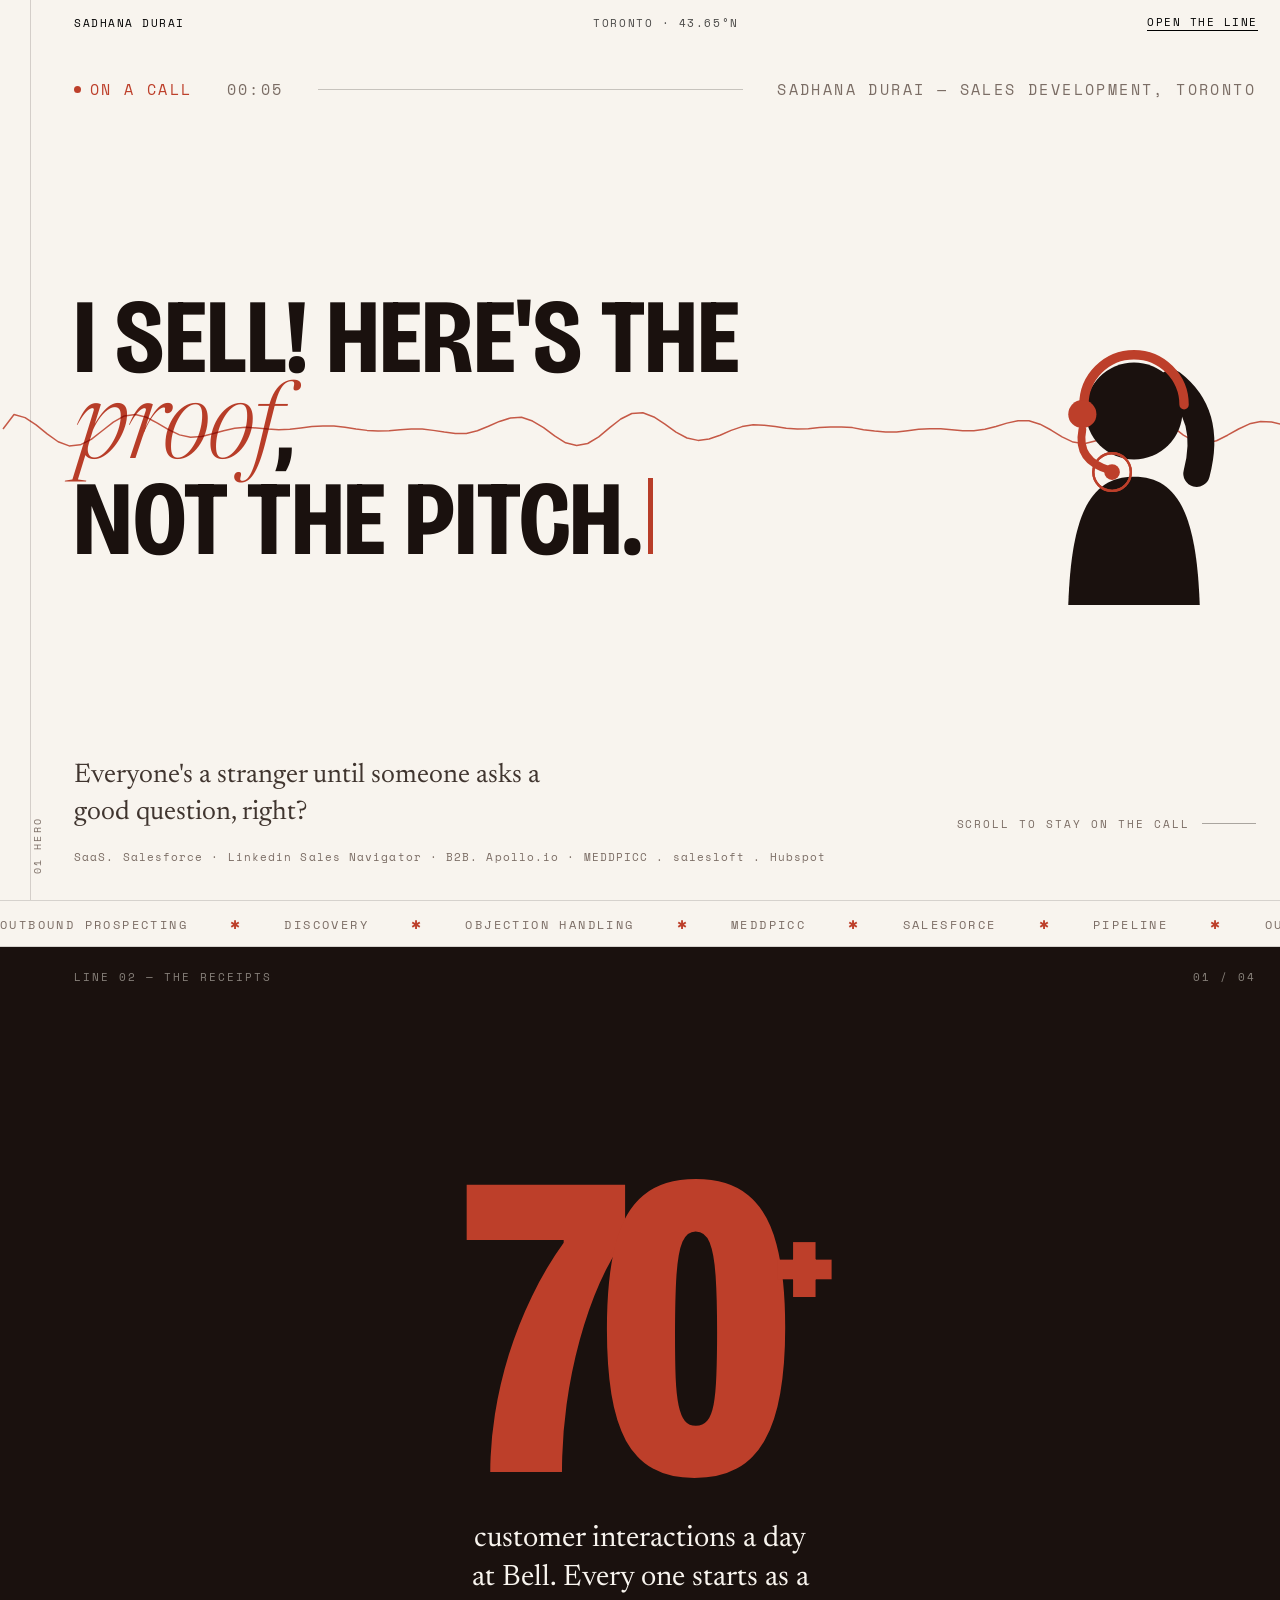
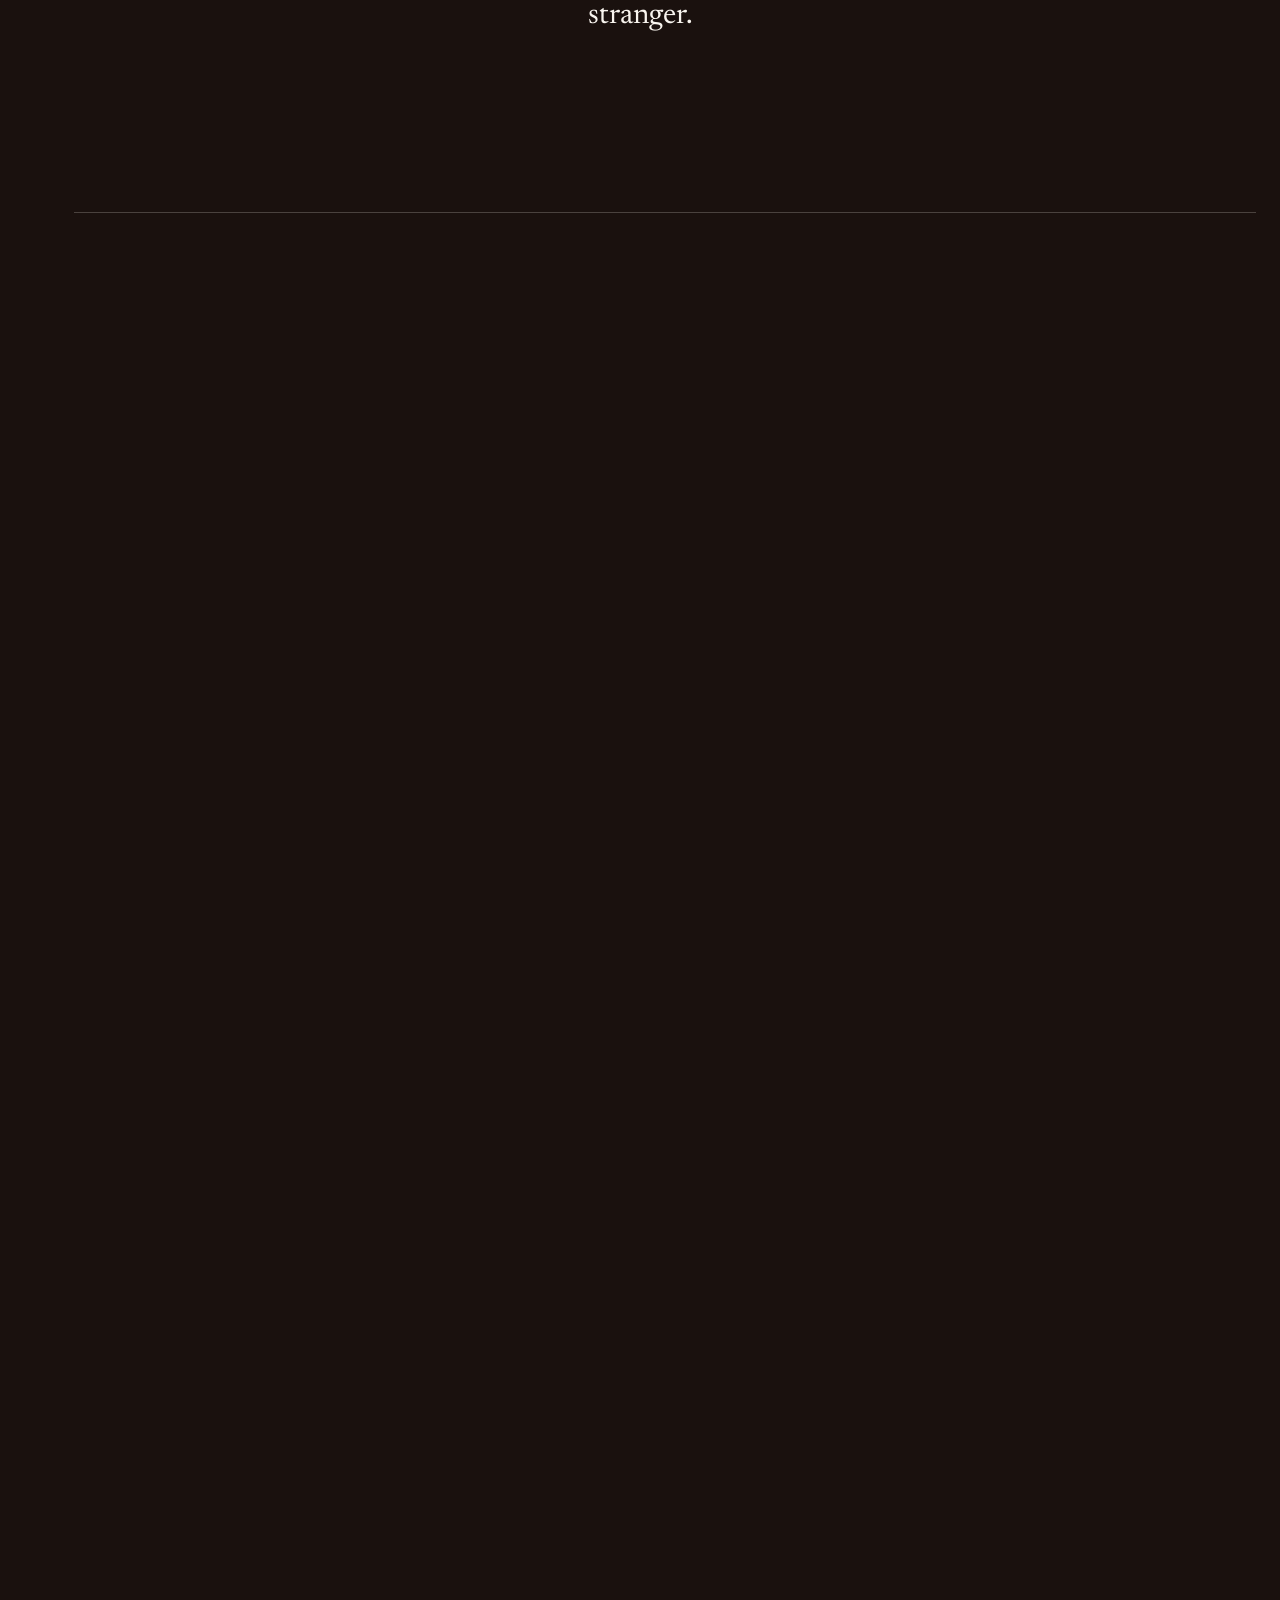
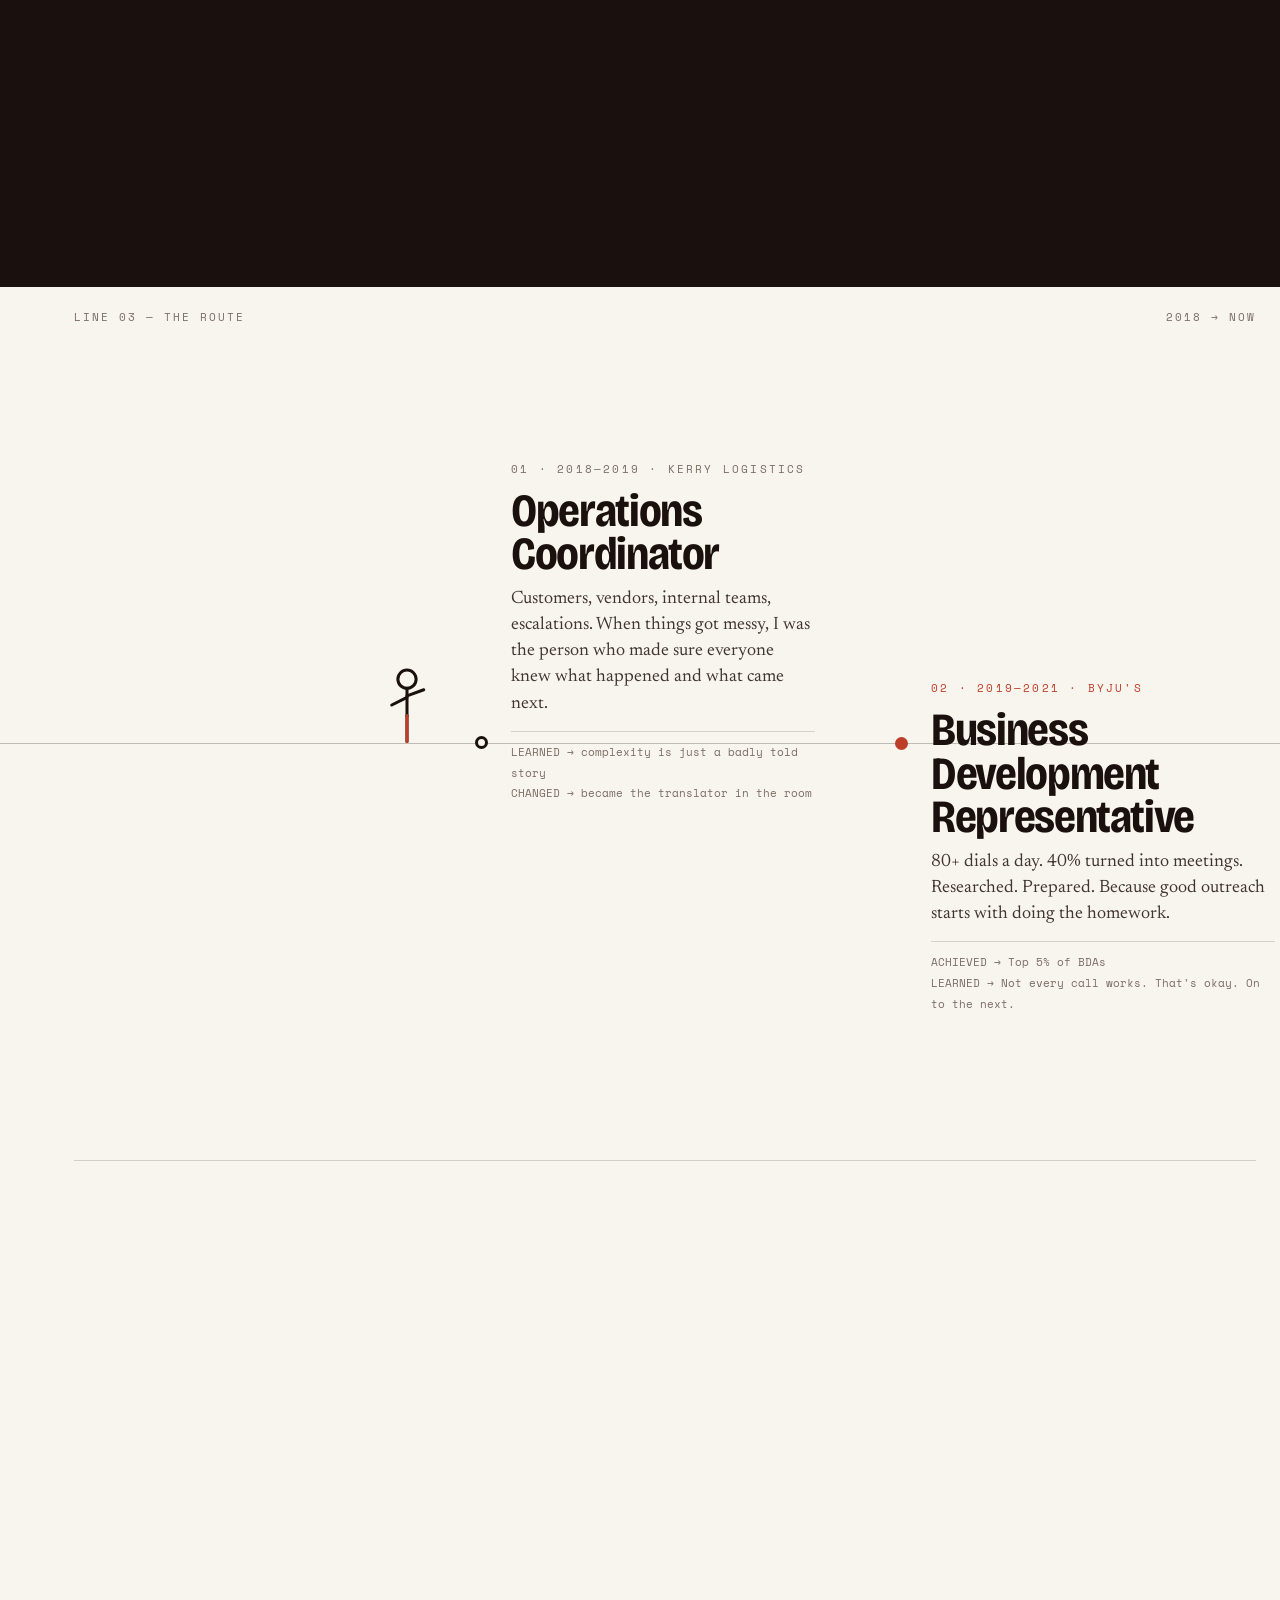
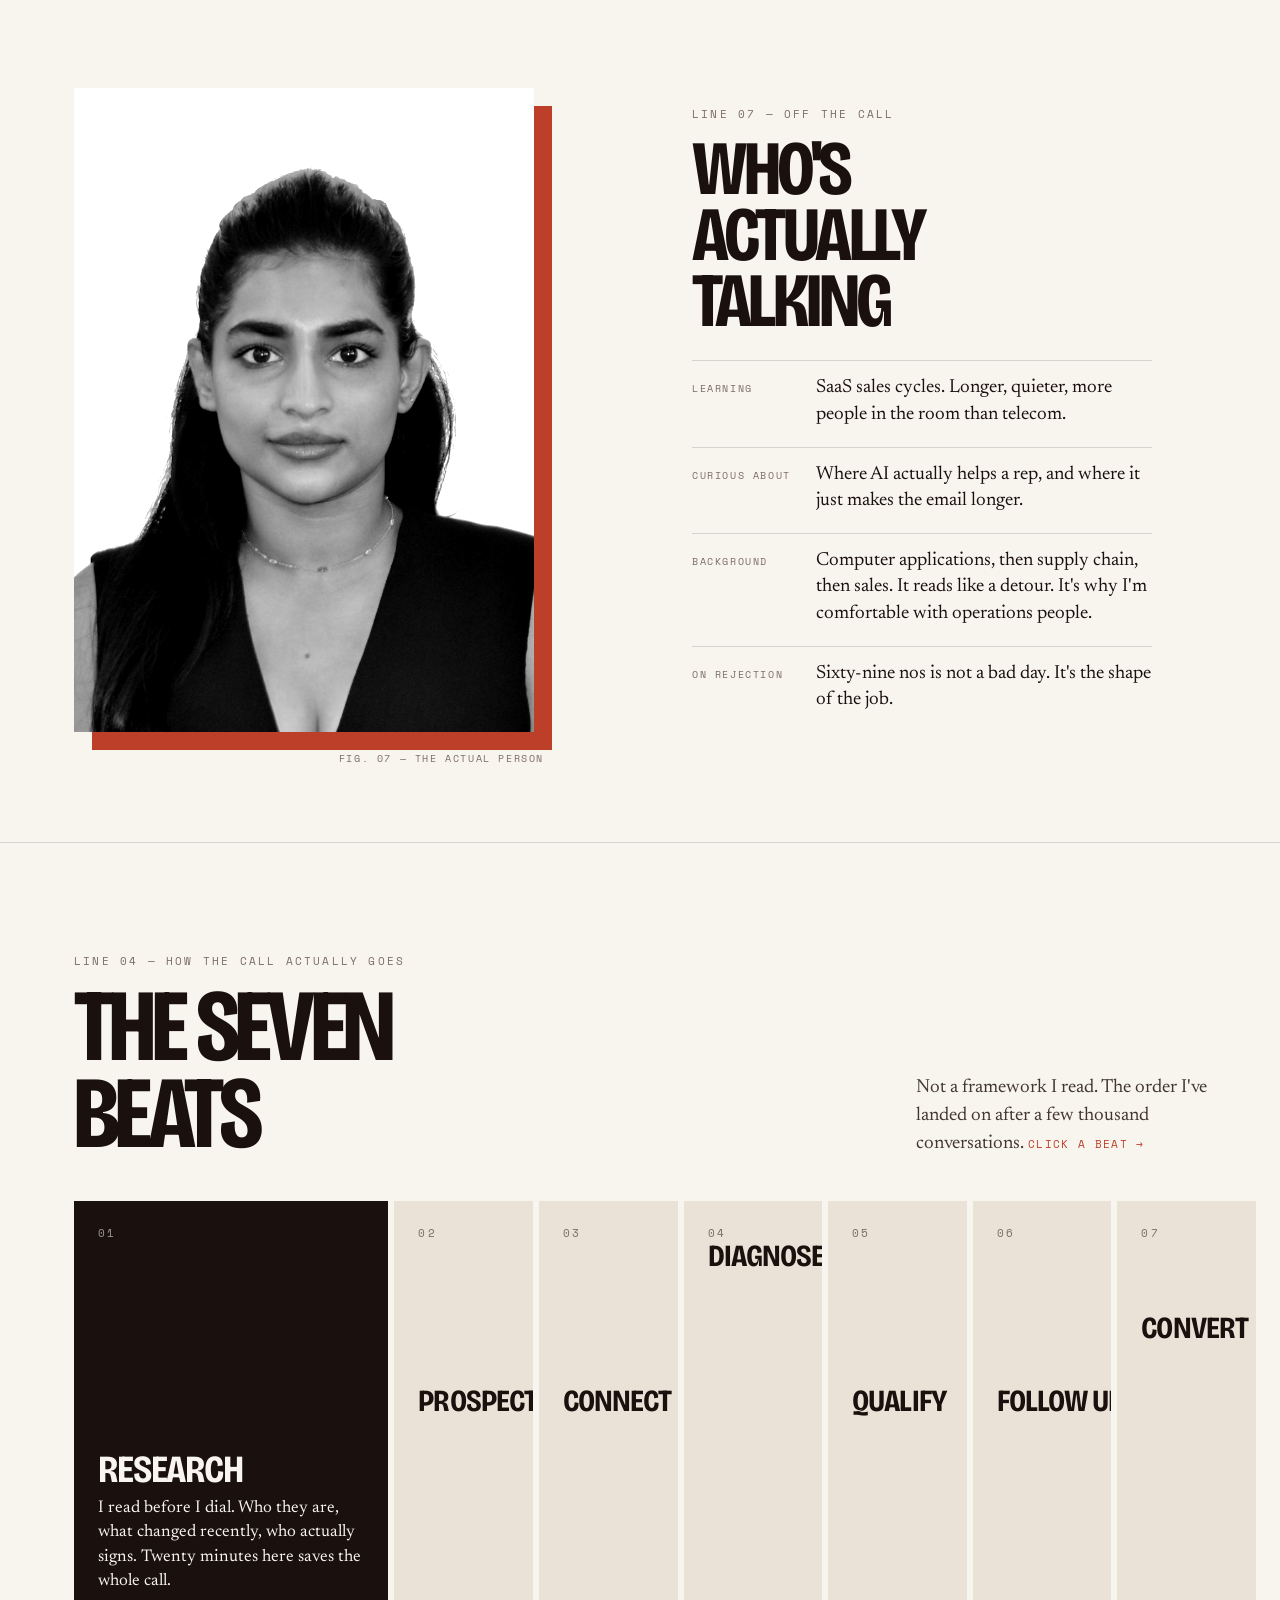
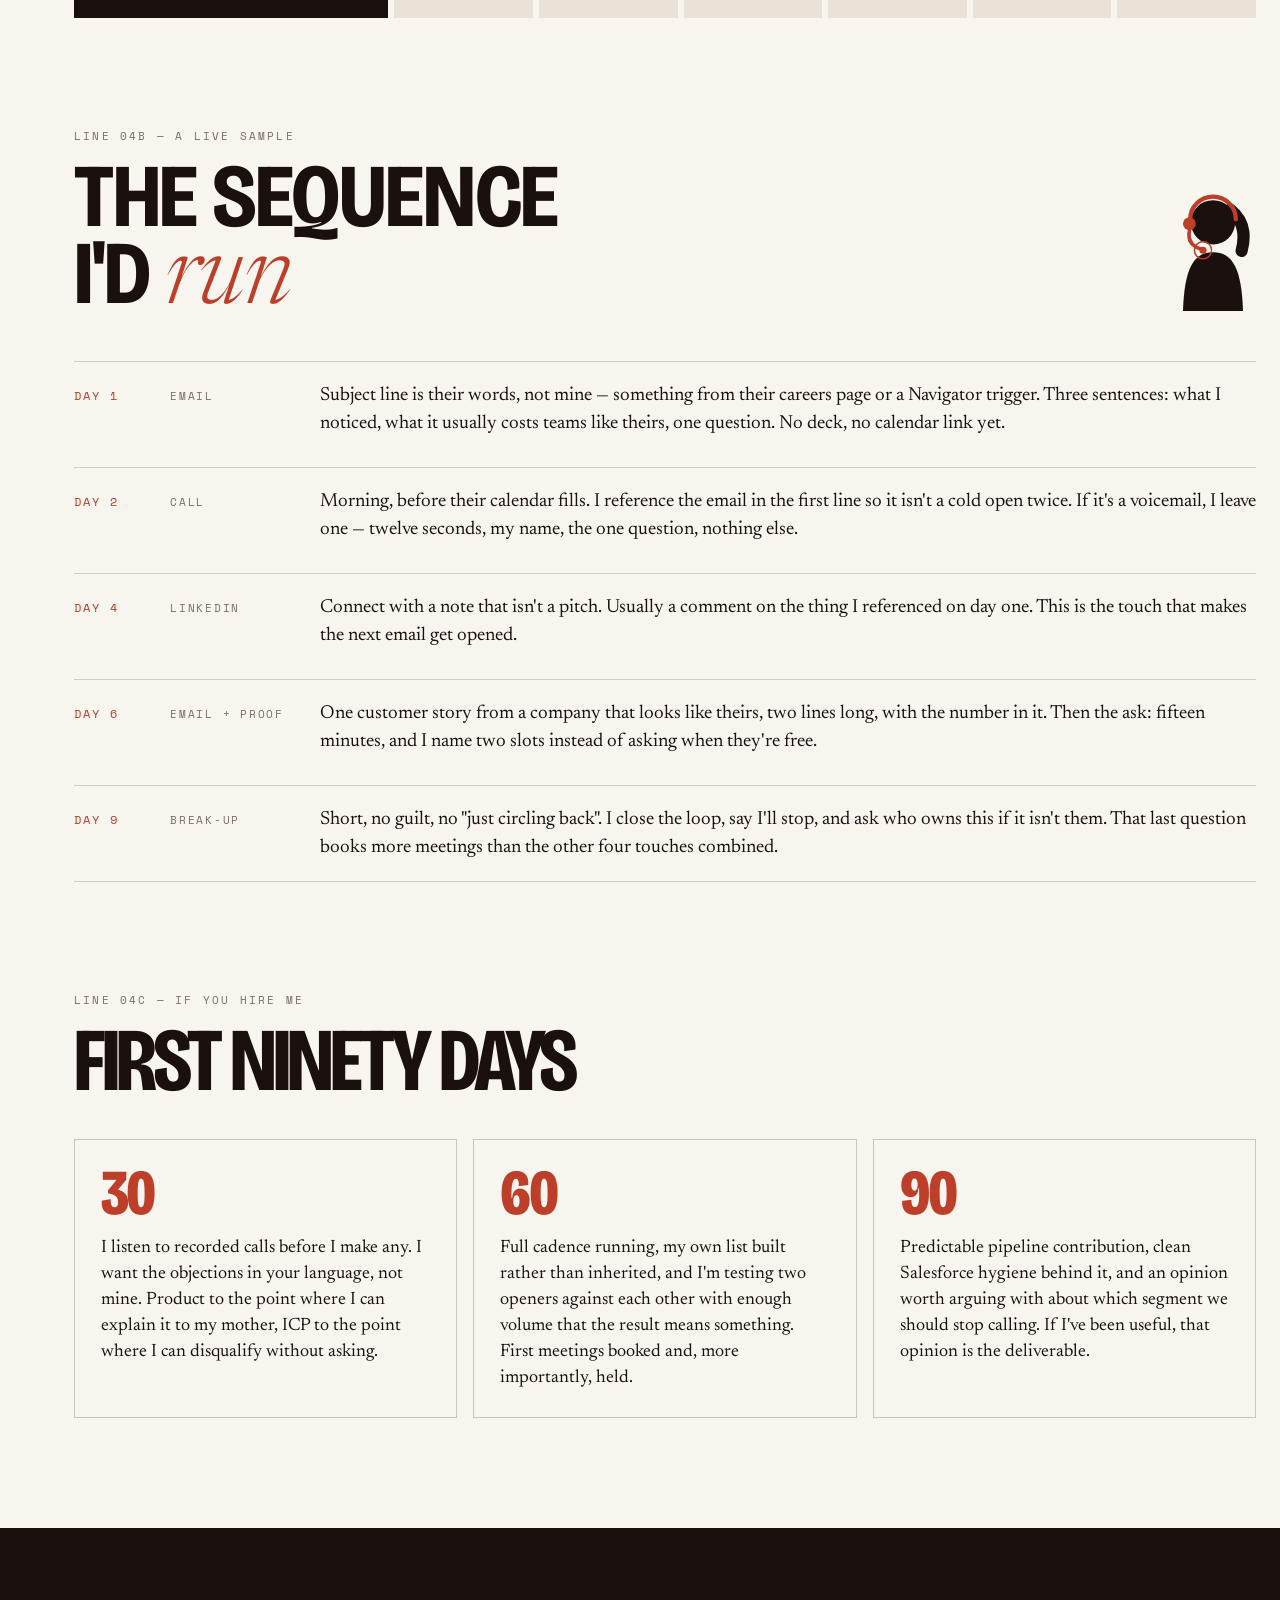
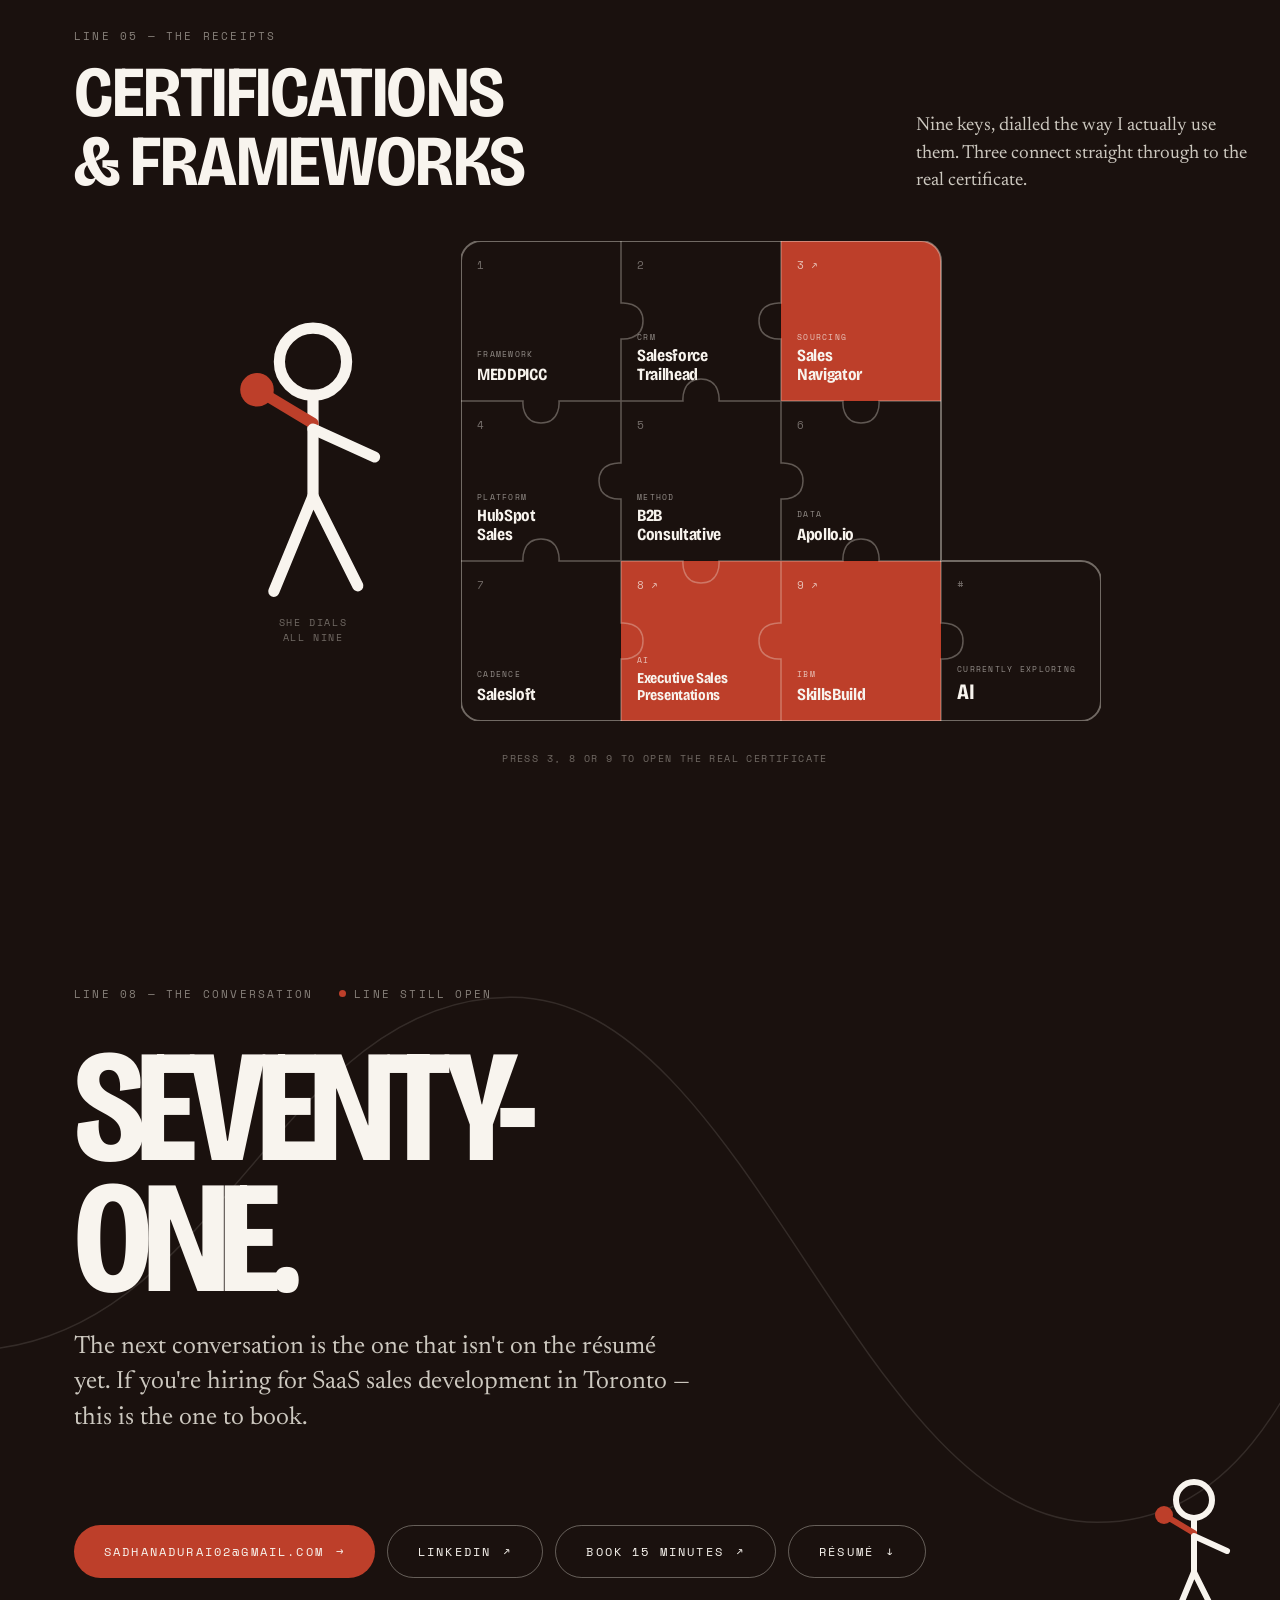
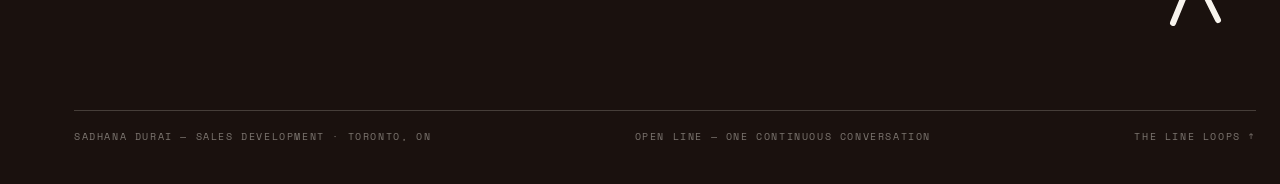
==== commit c8274967: "Turn the credentials grid into an actual jigsaw puzzle Replaces the plain-divider grid with real int" ====
--- a/index.html
+++ b/index.html
@@ -437,9 +437,9 @@
         </svg>
         <div style="font-family: 'Space Mono', monospace; font-size: 10px; letter-spacing: 0.16em; text-transform: uppercase; color: oklch(0.955 0.014 85 / 0.4); text-align: center;">she dials<br />all nine</div>
       </div>
-      <div style="display: grid; grid-template-columns: repeat(4, 160px); grid-template-rows: repeat(3, 160px); gap: 0;">
-
-        <div data-cursor="framework" style="position: relative; background: oklch(0.188 0.016 42); border-top: 1.5px solid oklch(0.955 0.014 85 / 0.3); border-left: 1.5px solid oklch(0.955 0.014 85 / 0.3); border-top-left-radius: 20px; display: flex; flex-direction: column; justify-content: space-between; padding: 16px; cursor: pointer; transition: background 0.3s ease, transform 0.15s ease;" data-hover="background: oklch(0.24 0.02 42); transform: scale(0.96);">
+      <div style="position: relative; display: grid; grid-template-columns: repeat(4, 160px); grid-template-rows: repeat(3, 160px); gap: 0;">
+
+        <div data-cursor="framework" style="position: relative; background: oklch(0.188 0.016 42); border-top-left-radius: 20px; display: flex; flex-direction: column; justify-content: space-between; padding: 16px; cursor: pointer; transition: background 0.3s ease, transform 0.15s ease;" data-hover="background: oklch(0.24 0.02 42); transform: scale(0.96);">
           <span style="font-family: 'Space Mono', monospace; font-size: 11px; opacity: 0.4;">1</span>
           <div>
             <div style="font-family: 'Space Mono', monospace; font-size: 8px; letter-spacing: 0.16em; opacity: 0.55;">FRAMEWORK</div>
@@ -447,7 +447,7 @@
           </div>
         </div>
 
-        <div data-cursor="crm" style="position: relative; background: oklch(0.188 0.016 42); border-top: 1.5px solid oklch(0.955 0.014 85 / 0.3); display: flex; flex-direction: column; justify-content: space-between; padding: 16px; cursor: pointer; transition: background 0.3s ease, transform 0.15s ease;" data-hover="background: oklch(0.24 0.02 42); transform: scale(0.96);">
+        <div data-cursor="crm" style="position: relative; background: oklch(0.188 0.016 42); display: flex; flex-direction: column; justify-content: space-between; padding: 16px; cursor: pointer; transition: background 0.3s ease, transform 0.15s ease;" data-hover="background: oklch(0.24 0.02 42); transform: scale(0.96);">
           <span style="font-family: 'Space Mono', monospace; font-size: 11px; opacity: 0.4;">2</span>
           <div>
             <div style="font-family: 'Space Mono', monospace; font-size: 8px; letter-spacing: 0.16em; opacity: 0.55;">CRM</div>
@@ -455,7 +455,7 @@
           </div>
         </div>
 
-        <a data-cursor="open certificate" href="assets/cert-sales-navigator.pdf" target="_blank" rel="noopener" style="position: relative; background: oklch(0.545 0.165 32); border-top: 1.5px solid oklch(0.955 0.014 85 / 0.3); border-right: 1.5px solid oklch(0.955 0.014 85 / 0.3); border-top-right-radius: 20px; color: oklch(0.968 0.009 72); display: flex; flex-direction: column; justify-content: space-between; padding: 16px; transition: background 0.3s ease, transform 0.15s ease;" data-hover="background: oklch(0.6 0.17 32); transform: scale(0.96);">
+        <a data-cursor="open certificate" href="assets/cert-sales-navigator.pdf" target="_blank" rel="noopener" style="position: relative; background: oklch(0.545 0.165 32); border-top-right-radius: 20px; color: oklch(0.968 0.009 72); display: flex; flex-direction: column; justify-content: space-between; padding: 16px; transition: background 0.3s ease, transform 0.15s ease;" data-hover="background: oklch(0.6 0.17 32); transform: scale(0.96);">
           <span style="font-family: 'Space Mono', monospace; font-size: 11px; opacity: 0.7;">3 ↗</span>
           <div>
             <div style="font-family: 'Space Mono', monospace; font-size: 8px; letter-spacing: 0.16em; opacity: 0.75;">SOURCING</div>
@@ -465,7 +465,7 @@
 
         <div></div>
 
-        <div data-cursor="platform" style="position: relative; background: oklch(0.188 0.016 42); border-left: 1.5px solid oklch(0.955 0.014 85 / 0.3); display: flex; flex-direction: column; justify-content: space-between; padding: 16px; cursor: pointer; transition: background 0.3s ease, transform 0.15s ease;" data-hover="background: oklch(0.24 0.02 42); transform: scale(0.96);">
+        <div data-cursor="platform" style="position: relative; background: oklch(0.188 0.016 42); display: flex; flex-direction: column; justify-content: space-between; padding: 16px; cursor: pointer; transition: background 0.3s ease, transform 0.15s ease;" data-hover="background: oklch(0.24 0.02 42); transform: scale(0.96);">
           <span style="font-family: 'Space Mono', monospace; font-size: 11px; opacity: 0.4;">4</span>
           <div>
             <div style="font-family: 'Space Mono', monospace; font-size: 8px; letter-spacing: 0.16em; opacity: 0.55;">PLATFORM</div>
@@ -481,7 +481,7 @@
           </div>
         </div>
 
-        <div data-cursor="data" style="position: relative; background: oklch(0.188 0.016 42); border-right: 1.5px solid oklch(0.955 0.014 85 / 0.3); display: flex; flex-direction: column; justify-content: space-between; padding: 16px; cursor: pointer; transition: background 0.3s ease, transform 0.15s ease;" data-hover="background: oklch(0.24 0.02 42); transform: scale(0.96);">
+        <div data-cursor="data" style="position: relative; background: oklch(0.188 0.016 42); display: flex; flex-direction: column; justify-content: space-between; padding: 16px; cursor: pointer; transition: background 0.3s ease, transform 0.15s ease;" data-hover="background: oklch(0.24 0.02 42); transform: scale(0.96);">
           <span style="font-family: 'Space Mono', monospace; font-size: 11px; opacity: 0.4;">6</span>
           <div>
             <div style="font-family: 'Space Mono', monospace; font-size: 8px; letter-spacing: 0.16em; opacity: 0.55;">DATA</div>
@@ -491,7 +491,7 @@
 
         <div></div>
 
-        <div data-cursor="cadence" style="position: relative; background: oklch(0.188 0.016 42); border-left: 1.5px solid oklch(0.955 0.014 85 / 0.3); border-bottom: 1.5px solid oklch(0.955 0.014 85 / 0.3); border-bottom-left-radius: 20px; display: flex; flex-direction: column; justify-content: space-between; padding: 16px; cursor: pointer; transition: background 0.3s ease, transform 0.15s ease;" data-hover="background: oklch(0.24 0.02 42); transform: scale(0.96);">
+        <div data-cursor="cadence" style="position: relative; background: oklch(0.188 0.016 42); border-bottom-left-radius: 20px; display: flex; flex-direction: column; justify-content: space-between; padding: 16px; cursor: pointer; transition: background 0.3s ease, transform 0.15s ease;" data-hover="background: oklch(0.24 0.02 42); transform: scale(0.96);">
           <span style="font-family: 'Space Mono', monospace; font-size: 11px; opacity: 0.4;">7</span>
           <div>
             <div style="font-family: 'Space Mono', monospace; font-size: 8px; letter-spacing: 0.16em; opacity: 0.55;">CADENCE</div>
@@ -499,7 +499,7 @@
           </div>
         </div>
 
-        <a data-cursor="open certificate" href="assets/cert-ai-sales-presentations.pdf" target="_blank" rel="noopener" style="position: relative; background: oklch(0.545 0.165 32); border-bottom: 1.5px solid oklch(0.955 0.014 85 / 0.3); color: oklch(0.968 0.009 72); display: flex; flex-direction: column; justify-content: space-between; padding: 16px; transition: background 0.3s ease, transform 0.15s ease;" data-hover="background: oklch(0.6 0.17 32); transform: scale(0.96);">
+        <a data-cursor="open certificate" href="assets/cert-ai-sales-presentations.pdf" target="_blank" rel="noopener" style="position: relative; background: oklch(0.545 0.165 32); color: oklch(0.968 0.009 72); display: flex; flex-direction: column; justify-content: space-between; padding: 16px; transition: background 0.3s ease, transform 0.15s ease;" data-hover="background: oklch(0.6 0.17 32); transform: scale(0.96);">
           <span style="font-family: 'Space Mono', monospace; font-size: 11px; opacity: 0.7;">8 ↗</span>
           <div>
             <div style="font-family: 'Space Mono', monospace; font-size: 8px; letter-spacing: 0.16em; opacity: 0.75;">AI</div>
@@ -507,7 +507,7 @@
           </div>
         </a>
 
-        <a data-cursor="open certificate" href="assets/cert-skillsbuild.jpg" target="_blank" rel="noopener" style="position: relative; background: oklch(0.545 0.165 32); border-bottom: 1.5px solid oklch(0.955 0.014 85 / 0.3); color: oklch(0.968 0.009 72); display: flex; flex-direction: column; justify-content: space-between; padding: 16px; transition: background 0.3s ease, transform 0.15s ease;" data-hover="background: oklch(0.6 0.17 32); transform: scale(0.96);">
+        <a data-cursor="open certificate" href="assets/cert-skillsbuild.jpg" target="_blank" rel="noopener" style="position: relative; background: oklch(0.545 0.165 32); color: oklch(0.968 0.009 72); display: flex; flex-direction: column; justify-content: space-between; padding: 16px; transition: background 0.3s ease, transform 0.15s ease;" data-hover="background: oklch(0.6 0.17 32); transform: scale(0.96);">
           <span style="font-family: 'Space Mono', monospace; font-size: 11px; opacity: 0.7;">9 ↗</span>
           <div>
             <div style="font-family: 'Space Mono', monospace; font-size: 8px; letter-spacing: 0.16em; opacity: 0.75;">IBM</div>
@@ -515,13 +515,31 @@
           </div>
         </a>
 
-        <div data-cursor="ai" style="position: relative; background: oklch(0.188 0.016 42); border-top: 1.5px solid oklch(0.955 0.014 85 / 0.3); border-right: 1.5px solid oklch(0.955 0.014 85 / 0.3); border-bottom: 1.5px solid oklch(0.955 0.014 85 / 0.3); border-top-right-radius: 20px; border-bottom-right-radius: 20px; display: flex; flex-direction: column; justify-content: space-between; padding: 16px; cursor: pointer; transition: background 0.3s ease, transform 0.15s ease;" data-hover="background: oklch(0.24 0.02 42); transform: scale(0.96);">
+        <div data-cursor="ai" style="position: relative; background: oklch(0.188 0.016 42); border-top-right-radius: 20px; border-bottom-right-radius: 20px; display: flex; flex-direction: column; justify-content: space-between; padding: 16px; cursor: pointer; transition: background 0.3s ease, transform 0.15s ease;" data-hover="background: oklch(0.24 0.02 42); transform: scale(0.96);">
           <span style="font-family: 'Space Mono', monospace; font-size: 11px; opacity: 0.4;">#</span>
           <div>
             <div style="font-family: 'Space Mono', monospace; font-size: 8px; letter-spacing: 0.16em; opacity: 0.55;">CURRENTLY EXPLORING</div>
             <div style="font-size: 22px; font-weight: 700; font-stretch: 82%; letter-spacing: -0.02em; margin-top: 4px;">AI</div>
           </div>
         </div>
+
+        <svg viewBox="0 0 640 480" width="640" height="480" style="position: absolute; inset: 0; pointer-events: none;" aria-hidden="true">
+          <path d="M20,0 L460,0 A20,20 0 0 1 480,20 L480,320 L620,320 A20,20 0 0 1 640,340 L640,460 A20,20 0 0 1 620,480 L20,480 A20,20 0 0 1 0,460 L0,20 A20,20 0 0 1 20,0 Z" fill="none" stroke="oklch(0.955 0.014 85 / 0.4)" stroke-width="2"></path>
+          <path d="M160,0 L160,62 C160,62 182,60 182,80 C182,100 160,98 160,98 L160,160
+                   M160,160 L160,222 C160,222 138,220 138,240 C138,260 160,258 160,258 L160,320
+                   M160,320 L160,382 C160,382 182,380 182,400 C182,420 160,418 160,418 L160,480
+                   M320,0 L320,62 C320,62 298,60 298,80 C298,100 320,98 320,98 L320,160
+                   M320,160 L320,222 C320,222 342,220 342,240 C342,260 320,258 320,258 L320,320
+                   M320,320 L320,382 C320,382 298,380 298,400 C298,420 320,418 320,418 L320,480
+                   M480,320 L480,382 C480,382 502,380 502,400 C502,420 480,418 480,418 L480,480
+                   M0,160 L62,160 C62,160 60,182 80,182 C100,182 98,160 98,160 L160,160
+                   M160,160 L222,160 C222,160 220,138 240,138 C260,138 258,160 258,160 L320,160
+                   M320,160 L382,160 C382,160 380,182 400,182 C420,182 418,160 418,160 L480,160
+                   M0,320 L62,320 C62,320 60,298 80,298 C100,298 98,320 98,320 L160,320
+                   M160,320 L222,320 C222,320 220,342 240,342 C260,342 258,320 258,320 L320,320
+                   M320,320 L382,320 C382,320 380,298 400,298 C420,298 418,320 418,320 L480,320"
+                fill="none" stroke="oklch(0.955 0.014 85 / 0.32)" stroke-width="1.5"></path>
+        </svg>
 
       </div>
     </div>
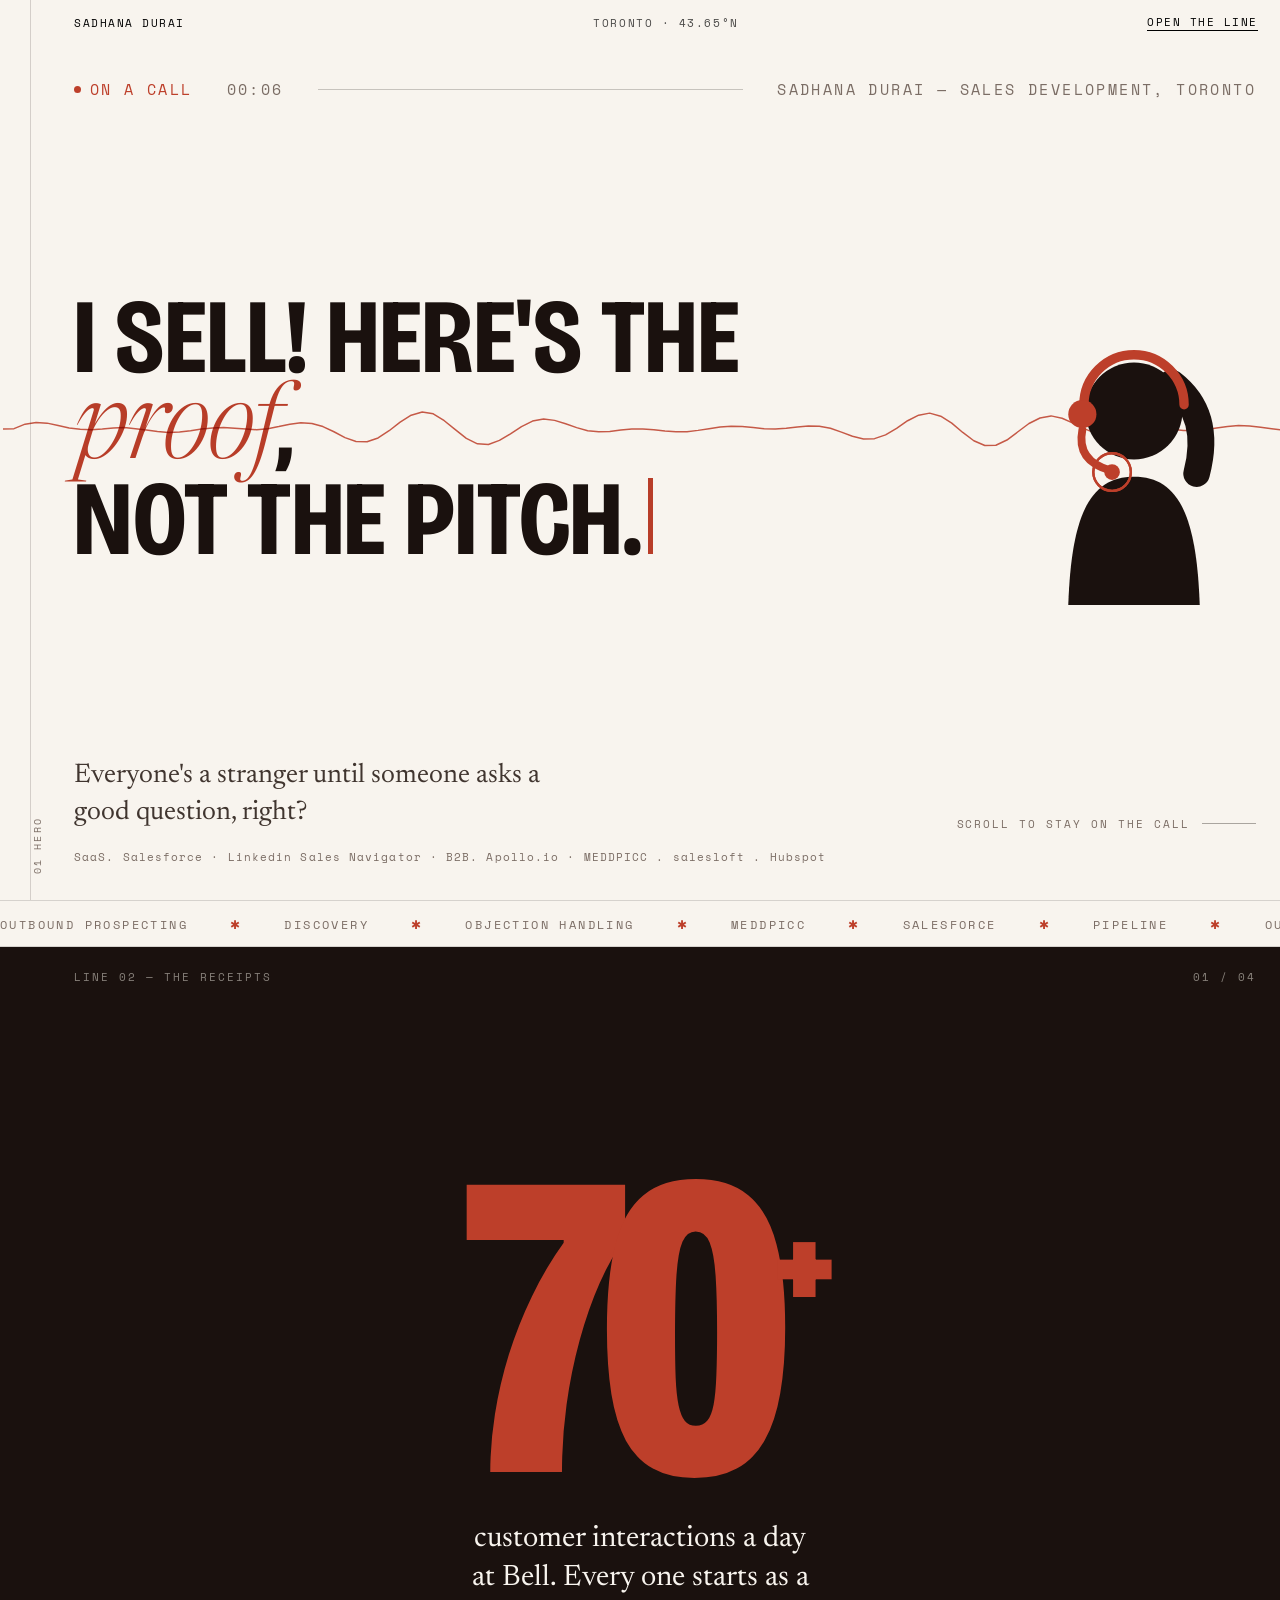
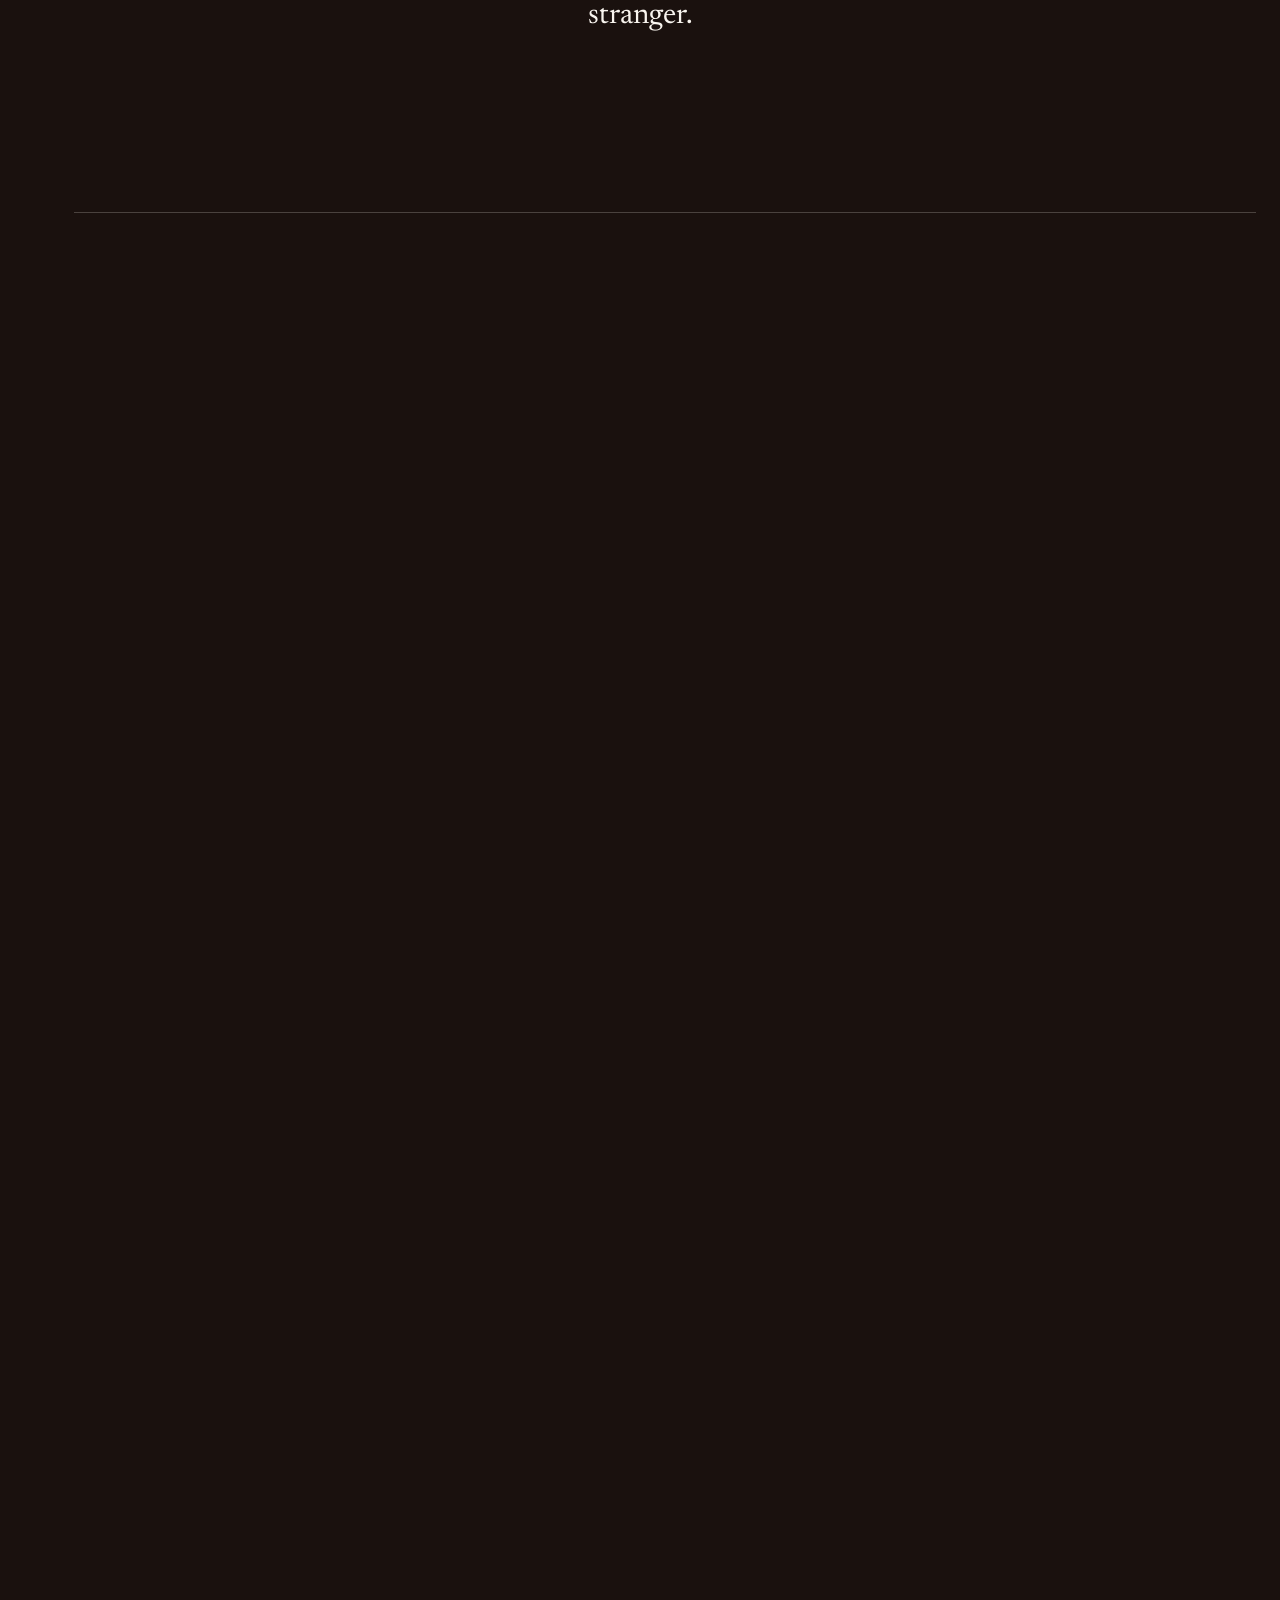
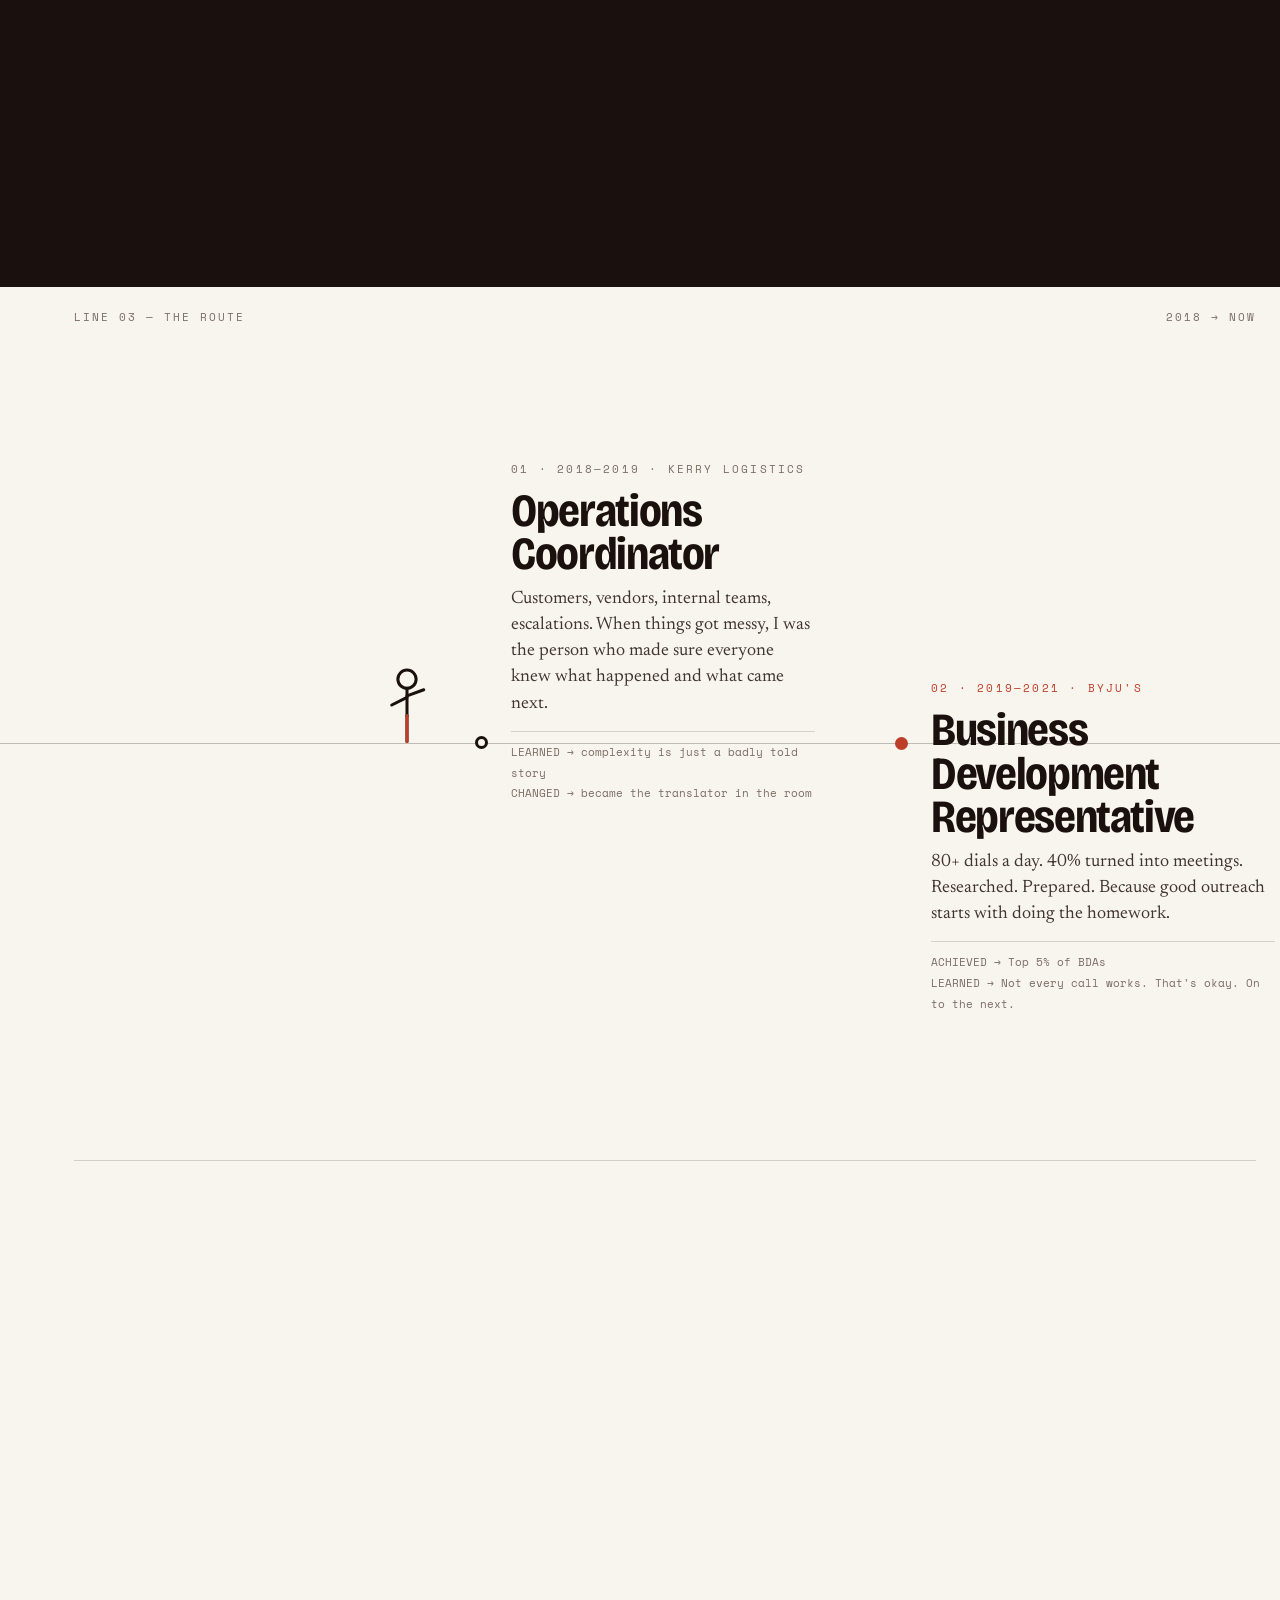
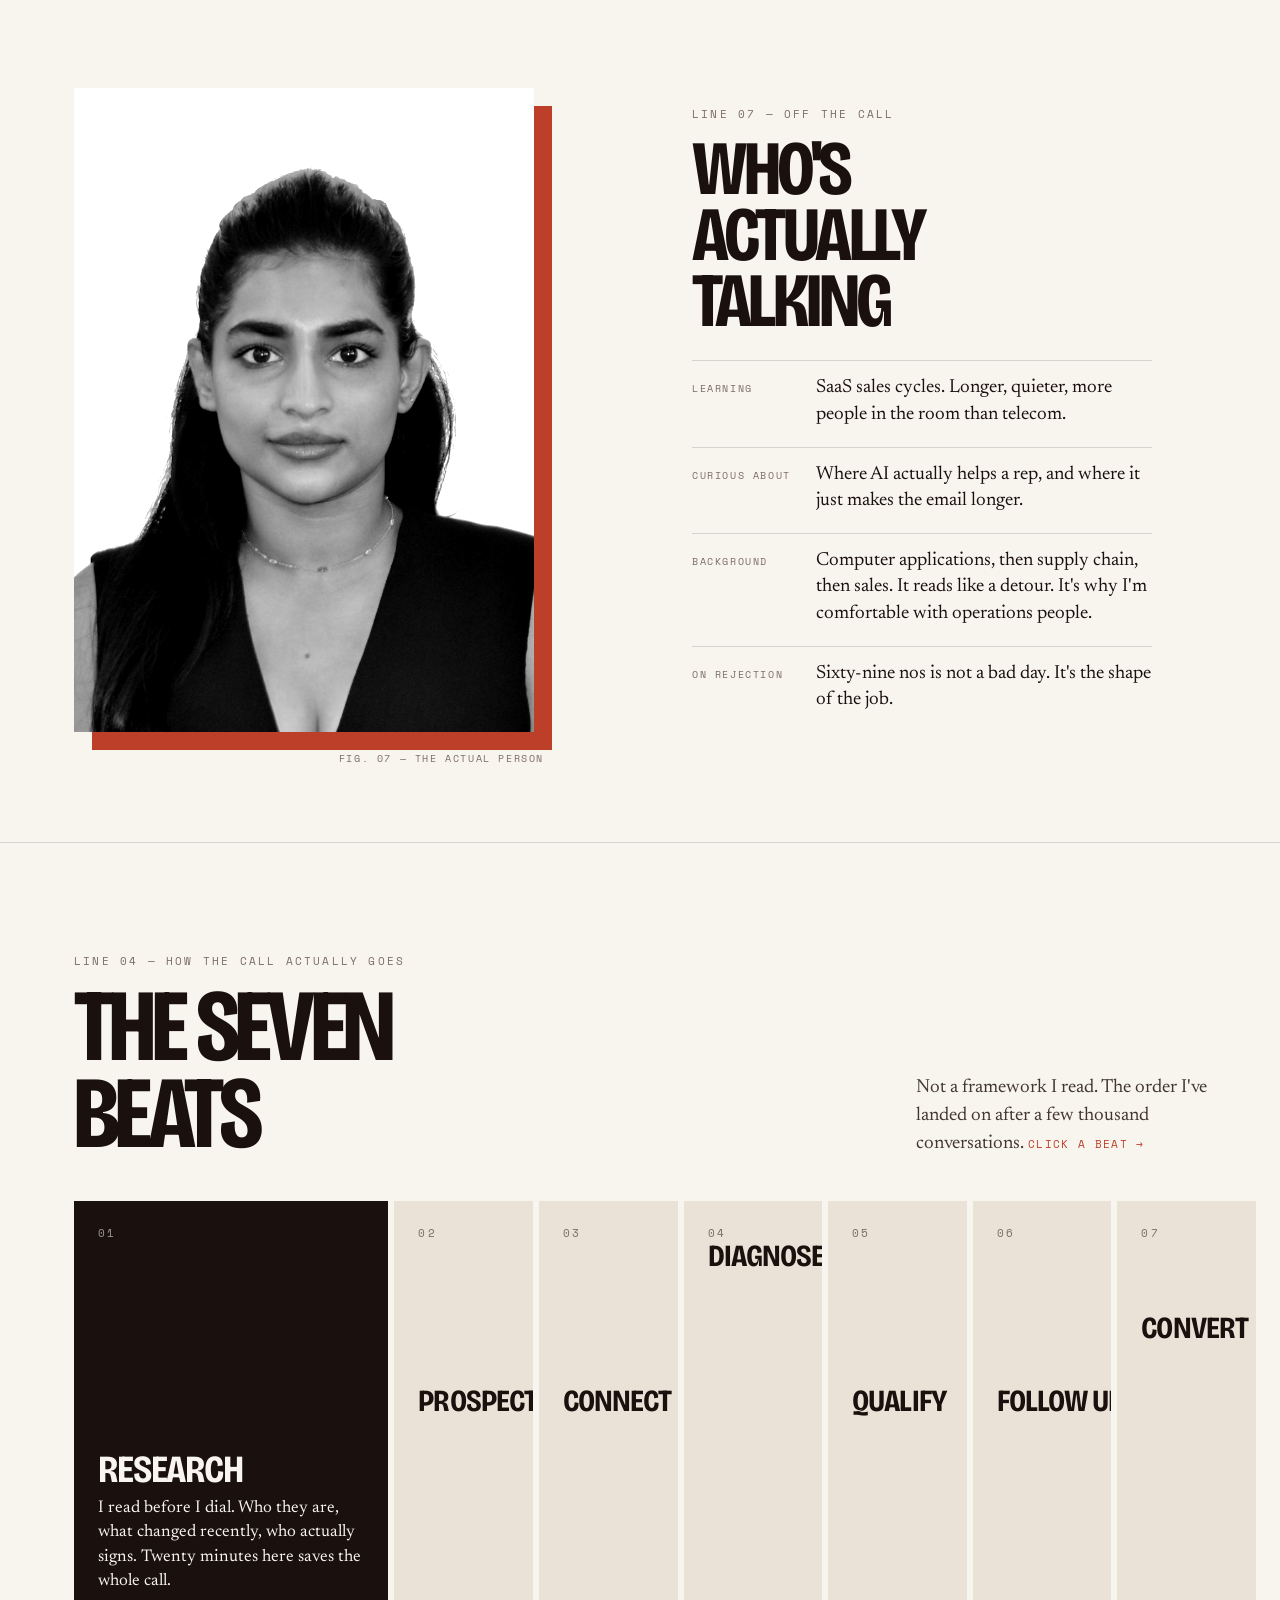
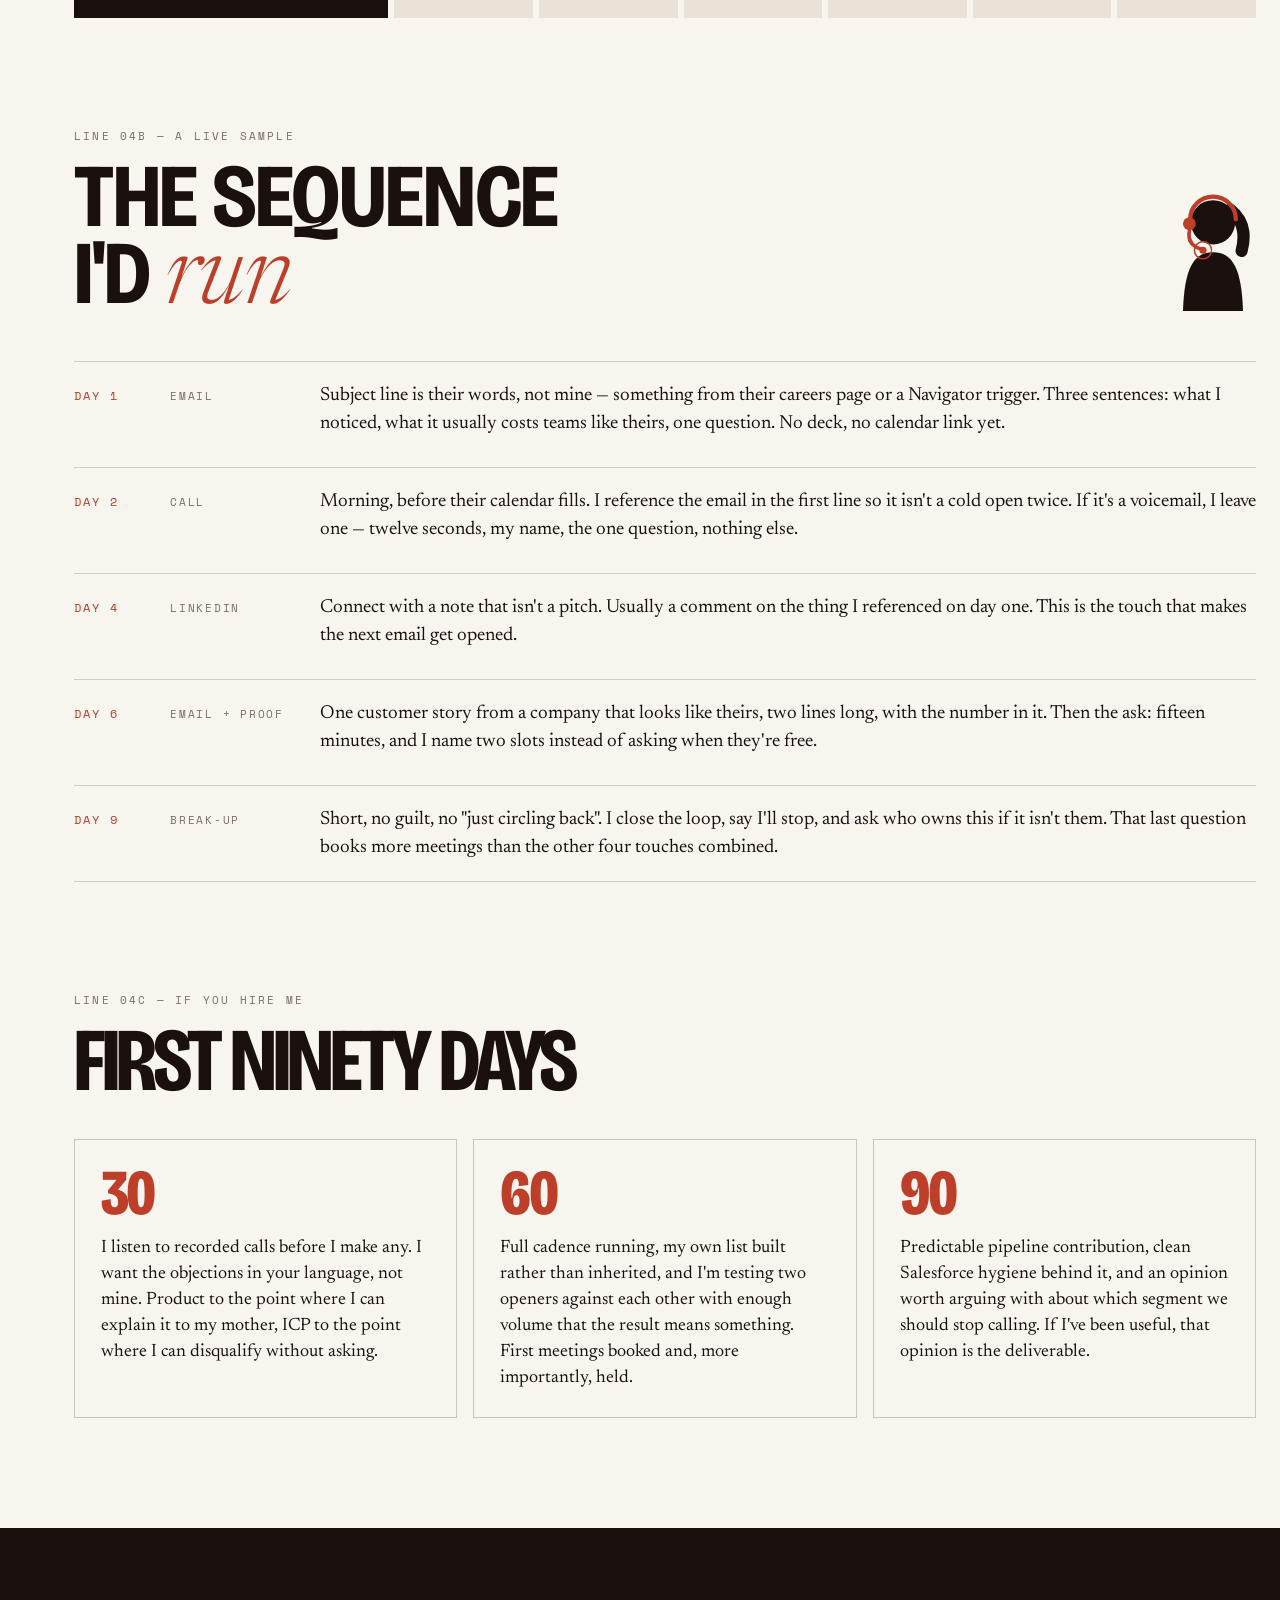
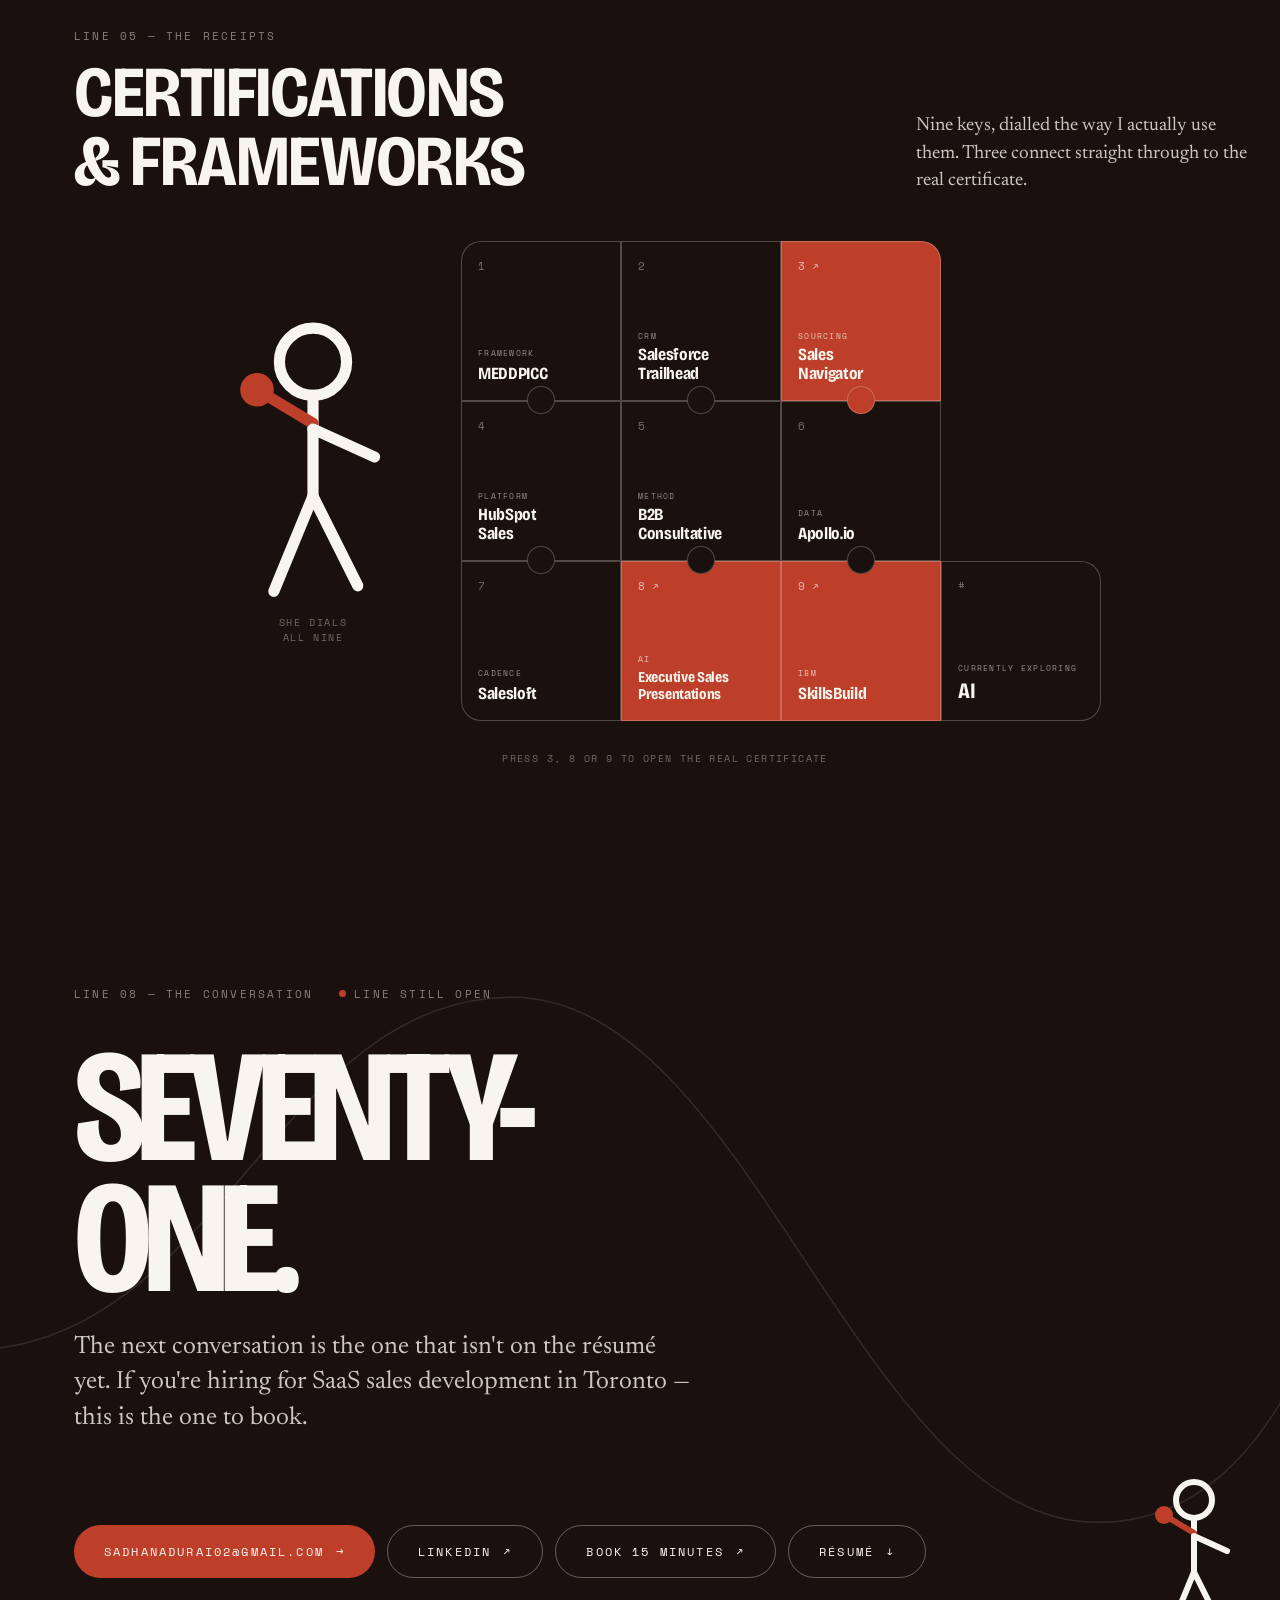
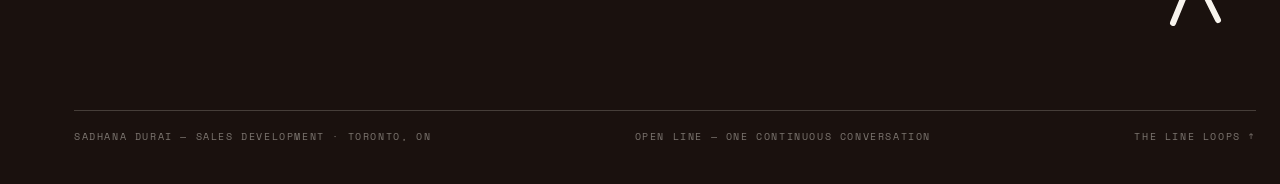
==== commit bbffd76f: "Reduce puzzle knobs to 6 and make them animate on hover The static SVG overlay drew 13 knobs that ne" ====
--- a/index.html
+++ b/index.html
@@ -439,59 +439,65 @@
       </div>
       <div style="position: relative; display: grid; grid-template-columns: repeat(4, 160px); grid-template-rows: repeat(3, 160px); gap: 0;">
 
-        <div data-cursor="framework" style="position: relative; background: oklch(0.188 0.016 42); border-top-left-radius: 20px; display: flex; flex-direction: column; justify-content: space-between; padding: 16px; cursor: pointer; transition: background 0.3s ease, transform 0.15s ease;" data-hover="background: oklch(0.24 0.02 42); transform: scale(0.96);">
+        <div data-cursor="framework" style="position: relative; background: oklch(0.188 0.016 42); border: 1.5px solid oklch(0.955 0.014 85 / 0.25); border-top-left-radius: 20px; display: flex; flex-direction: column; justify-content: space-between; padding: 16px; cursor: pointer; transition: background 0.3s ease, transform 0.15s ease;" data-hover="background: oklch(0.24 0.02 42); transform: scale(0.96);">
           <span style="font-family: 'Space Mono', monospace; font-size: 11px; opacity: 0.4;">1</span>
           <div>
             <div style="font-family: 'Space Mono', monospace; font-size: 8px; letter-spacing: 0.16em; opacity: 0.55;">FRAMEWORK</div>
             <div style="font-size: 17px; font-weight: 700; font-stretch: 82%; letter-spacing: -0.02em; margin-top: 4px;">MEDDPICC</div>
           </div>
-        </div>
-
-        <div data-cursor="crm" style="position: relative; background: oklch(0.188 0.016 42); display: flex; flex-direction: column; justify-content: space-between; padding: 16px; cursor: pointer; transition: background 0.3s ease, transform 0.15s ease;" data-hover="background: oklch(0.24 0.02 42); transform: scale(0.96);">
+          <span style="position: absolute; left: 50%; bottom: -14px; width: 28px; height: 28px; margin-left: -14px; border-radius: 50%; background-color: inherit; border: 1.5px solid oklch(0.955 0.014 85 / 0.25); z-index: 2; pointer-events: none;"></span>
+        </div>
+
+        <div data-cursor="crm" style="position: relative; background: oklch(0.188 0.016 42); border: 1.5px solid oklch(0.955 0.014 85 / 0.25); display: flex; flex-direction: column; justify-content: space-between; padding: 16px; cursor: pointer; transition: background 0.3s ease, transform 0.15s ease;" data-hover="background: oklch(0.24 0.02 42); transform: scale(0.96);">
           <span style="font-family: 'Space Mono', monospace; font-size: 11px; opacity: 0.4;">2</span>
           <div>
             <div style="font-family: 'Space Mono', monospace; font-size: 8px; letter-spacing: 0.16em; opacity: 0.55;">CRM</div>
             <div style="font-size: 17px; font-weight: 700; font-stretch: 82%; letter-spacing: -0.02em; margin-top: 4px; line-height: 1.1;">Salesforce<br />Trailhead</div>
           </div>
-        </div>
-
-        <a data-cursor="open certificate" href="assets/cert-sales-navigator.pdf" target="_blank" rel="noopener" style="position: relative; background: oklch(0.545 0.165 32); border-top-right-radius: 20px; color: oklch(0.968 0.009 72); display: flex; flex-direction: column; justify-content: space-between; padding: 16px; transition: background 0.3s ease, transform 0.15s ease;" data-hover="background: oklch(0.6 0.17 32); transform: scale(0.96);">
+          <span style="position: absolute; left: 50%; bottom: -14px; width: 28px; height: 28px; margin-left: -14px; border-radius: 50%; background-color: inherit; border: 1.5px solid oklch(0.955 0.014 85 / 0.25); z-index: 2; pointer-events: none;"></span>
+        </div>
+
+        <a data-cursor="open certificate" href="assets/cert-sales-navigator.pdf" target="_blank" rel="noopener" style="position: relative; background: oklch(0.545 0.165 32); border: 1.5px solid oklch(0.955 0.014 85 / 0.25); border-top-right-radius: 20px; color: oklch(0.968 0.009 72); display: flex; flex-direction: column; justify-content: space-between; padding: 16px; transition: background 0.3s ease, transform 0.15s ease;" data-hover="background: oklch(0.6 0.17 32); transform: scale(0.96);">
           <span style="font-family: 'Space Mono', monospace; font-size: 11px; opacity: 0.7;">3 ↗</span>
           <div>
             <div style="font-family: 'Space Mono', monospace; font-size: 8px; letter-spacing: 0.16em; opacity: 0.75;">SOURCING</div>
             <div style="font-size: 17px; font-weight: 700; font-stretch: 82%; letter-spacing: -0.02em; margin-top: 4px; line-height: 1.1;">Sales<br />Navigator</div>
           </div>
+          <span style="position: absolute; left: 50%; bottom: -14px; width: 28px; height: 28px; margin-left: -14px; border-radius: 50%; background-color: inherit; border: 1.5px solid oklch(0.955 0.014 85 / 0.25); z-index: 2; pointer-events: none;"></span>
         </a>
 
         <div></div>
 
-        <div data-cursor="platform" style="position: relative; background: oklch(0.188 0.016 42); display: flex; flex-direction: column; justify-content: space-between; padding: 16px; cursor: pointer; transition: background 0.3s ease, transform 0.15s ease;" data-hover="background: oklch(0.24 0.02 42); transform: scale(0.96);">
+        <div data-cursor="platform" style="position: relative; background: oklch(0.188 0.016 42); border: 1.5px solid oklch(0.955 0.014 85 / 0.25); display: flex; flex-direction: column; justify-content: space-between; padding: 16px; cursor: pointer; transition: background 0.3s ease, transform 0.15s ease;" data-hover="background: oklch(0.24 0.02 42); transform: scale(0.96);">
           <span style="font-family: 'Space Mono', monospace; font-size: 11px; opacity: 0.4;">4</span>
           <div>
             <div style="font-family: 'Space Mono', monospace; font-size: 8px; letter-spacing: 0.16em; opacity: 0.55;">PLATFORM</div>
             <div style="font-size: 17px; font-weight: 700; font-stretch: 82%; letter-spacing: -0.02em; margin-top: 4px; line-height: 1.1;">HubSpot<br />Sales</div>
           </div>
-        </div>
-
-        <div data-cursor="method" style="position: relative; background: oklch(0.188 0.016 42); display: flex; flex-direction: column; justify-content: space-between; padding: 16px; cursor: pointer; transition: background 0.3s ease, transform 0.15s ease;" data-hover="background: oklch(0.24 0.02 42); transform: scale(0.96);">
+          <span style="position: absolute; left: 50%; bottom: -14px; width: 28px; height: 28px; margin-left: -14px; border-radius: 50%; background-color: inherit; border: 1.5px solid oklch(0.955 0.014 85 / 0.25); z-index: 2; pointer-events: none;"></span>
+        </div>
+
+        <div data-cursor="method" style="position: relative; background: oklch(0.188 0.016 42); border: 1.5px solid oklch(0.955 0.014 85 / 0.25); display: flex; flex-direction: column; justify-content: space-between; padding: 16px; cursor: pointer; transition: background 0.3s ease, transform 0.15s ease;" data-hover="background: oklch(0.24 0.02 42); transform: scale(0.96);">
           <span style="font-family: 'Space Mono', monospace; font-size: 11px; opacity: 0.4;">5</span>
           <div>
             <div style="font-family: 'Space Mono', monospace; font-size: 8px; letter-spacing: 0.16em; opacity: 0.55;">METHOD</div>
             <div style="font-size: 17px; font-weight: 700; font-stretch: 82%; letter-spacing: -0.02em; margin-top: 4px; line-height: 1.1;">B2B<br />Consultative</div>
           </div>
-        </div>
-
-        <div data-cursor="data" style="position: relative; background: oklch(0.188 0.016 42); display: flex; flex-direction: column; justify-content: space-between; padding: 16px; cursor: pointer; transition: background 0.3s ease, transform 0.15s ease;" data-hover="background: oklch(0.24 0.02 42); transform: scale(0.96);">
+          <span style="position: absolute; left: 50%; bottom: -14px; width: 28px; height: 28px; margin-left: -14px; border-radius: 50%; background-color: inherit; border: 1.5px solid oklch(0.955 0.014 85 / 0.25); z-index: 2; pointer-events: none;"></span>
+        </div>
+
+        <div data-cursor="data" style="position: relative; background: oklch(0.188 0.016 42); border: 1.5px solid oklch(0.955 0.014 85 / 0.25); display: flex; flex-direction: column; justify-content: space-between; padding: 16px; cursor: pointer; transition: background 0.3s ease, transform 0.15s ease;" data-hover="background: oklch(0.24 0.02 42); transform: scale(0.96);">
           <span style="font-family: 'Space Mono', monospace; font-size: 11px; opacity: 0.4;">6</span>
           <div>
             <div style="font-family: 'Space Mono', monospace; font-size: 8px; letter-spacing: 0.16em; opacity: 0.55;">DATA</div>
             <div style="font-size: 17px; font-weight: 700; font-stretch: 82%; letter-spacing: -0.02em; margin-top: 4px;">Apollo.io</div>
           </div>
+          <span style="position: absolute; left: 50%; bottom: -14px; width: 28px; height: 28px; margin-left: -14px; border-radius: 50%; background-color: inherit; border: 1.5px solid oklch(0.955 0.014 85 / 0.25); z-index: 2; pointer-events: none;"></span>
         </div>
 
         <div></div>
 
-        <div data-cursor="cadence" style="position: relative; background: oklch(0.188 0.016 42); border-bottom-left-radius: 20px; display: flex; flex-direction: column; justify-content: space-between; padding: 16px; cursor: pointer; transition: background 0.3s ease, transform 0.15s ease;" data-hover="background: oklch(0.24 0.02 42); transform: scale(0.96);">
+        <div data-cursor="cadence" style="position: relative; background: oklch(0.188 0.016 42); border: 1.5px solid oklch(0.955 0.014 85 / 0.25); border-bottom-left-radius: 20px; display: flex; flex-direction: column; justify-content: space-between; padding: 16px; cursor: pointer; transition: background 0.3s ease, transform 0.15s ease;" data-hover="background: oklch(0.24 0.02 42); transform: scale(0.96);">
           <span style="font-family: 'Space Mono', monospace; font-size: 11px; opacity: 0.4;">7</span>
           <div>
             <div style="font-family: 'Space Mono', monospace; font-size: 8px; letter-spacing: 0.16em; opacity: 0.55;">CADENCE</div>
@@ -499,7 +505,7 @@
           </div>
         </div>
 
-        <a data-cursor="open certificate" href="assets/cert-ai-sales-presentations.pdf" target="_blank" rel="noopener" style="position: relative; background: oklch(0.545 0.165 32); color: oklch(0.968 0.009 72); display: flex; flex-direction: column; justify-content: space-between; padding: 16px; transition: background 0.3s ease, transform 0.15s ease;" data-hover="background: oklch(0.6 0.17 32); transform: scale(0.96);">
+        <a data-cursor="open certificate" href="assets/cert-ai-sales-presentations.pdf" target="_blank" rel="noopener" style="position: relative; background: oklch(0.545 0.165 32); border: 1.5px solid oklch(0.955 0.014 85 / 0.25); color: oklch(0.968 0.009 72); display: flex; flex-direction: column; justify-content: space-between; padding: 16px; transition: background 0.3s ease, transform 0.15s ease;" data-hover="background: oklch(0.6 0.17 32); transform: scale(0.96);">
           <span style="font-family: 'Space Mono', monospace; font-size: 11px; opacity: 0.7;">8 ↗</span>
           <div>
             <div style="font-family: 'Space Mono', monospace; font-size: 8px; letter-spacing: 0.16em; opacity: 0.75;">AI</div>
@@ -507,7 +513,7 @@
           </div>
         </a>
 
-        <a data-cursor="open certificate" href="assets/cert-skillsbuild.jpg" target="_blank" rel="noopener" style="position: relative; background: oklch(0.545 0.165 32); color: oklch(0.968 0.009 72); display: flex; flex-direction: column; justify-content: space-between; padding: 16px; transition: background 0.3s ease, transform 0.15s ease;" data-hover="background: oklch(0.6 0.17 32); transform: scale(0.96);">
+        <a data-cursor="open certificate" href="assets/cert-skillsbuild.jpg" target="_blank" rel="noopener" style="position: relative; background: oklch(0.545 0.165 32); border: 1.5px solid oklch(0.955 0.014 85 / 0.25); color: oklch(0.968 0.009 72); display: flex; flex-direction: column; justify-content: space-between; padding: 16px; transition: background 0.3s ease, transform 0.15s ease;" data-hover="background: oklch(0.6 0.17 32); transform: scale(0.96);">
           <span style="font-family: 'Space Mono', monospace; font-size: 11px; opacity: 0.7;">9 ↗</span>
           <div>
             <div style="font-family: 'Space Mono', monospace; font-size: 8px; letter-spacing: 0.16em; opacity: 0.75;">IBM</div>
@@ -515,31 +521,13 @@
           </div>
         </a>
 
-        <div data-cursor="ai" style="position: relative; background: oklch(0.188 0.016 42); border-top-right-radius: 20px; border-bottom-right-radius: 20px; display: flex; flex-direction: column; justify-content: space-between; padding: 16px; cursor: pointer; transition: background 0.3s ease, transform 0.15s ease;" data-hover="background: oklch(0.24 0.02 42); transform: scale(0.96);">
+        <div data-cursor="ai" style="position: relative; background: oklch(0.188 0.016 42); border: 1.5px solid oklch(0.955 0.014 85 / 0.25); border-top-right-radius: 20px; border-bottom-right-radius: 20px; display: flex; flex-direction: column; justify-content: space-between; padding: 16px; cursor: pointer; transition: background 0.3s ease, transform 0.15s ease;" data-hover="background: oklch(0.24 0.02 42); transform: scale(0.96);">
           <span style="font-family: 'Space Mono', monospace; font-size: 11px; opacity: 0.4;">#</span>
           <div>
             <div style="font-family: 'Space Mono', monospace; font-size: 8px; letter-spacing: 0.16em; opacity: 0.55;">CURRENTLY EXPLORING</div>
             <div style="font-size: 22px; font-weight: 700; font-stretch: 82%; letter-spacing: -0.02em; margin-top: 4px;">AI</div>
           </div>
         </div>
-
-        <svg viewBox="0 0 640 480" width="640" height="480" style="position: absolute; inset: 0; pointer-events: none;" aria-hidden="true">
-          <path d="M20,0 L460,0 A20,20 0 0 1 480,20 L480,320 L620,320 A20,20 0 0 1 640,340 L640,460 A20,20 0 0 1 620,480 L20,480 A20,20 0 0 1 0,460 L0,20 A20,20 0 0 1 20,0 Z" fill="none" stroke="oklch(0.955 0.014 85 / 0.4)" stroke-width="2"></path>
-          <path d="M160,0 L160,62 C160,62 182,60 182,80 C182,100 160,98 160,98 L160,160
-                   M160,160 L160,222 C160,222 138,220 138,240 C138,260 160,258 160,258 L160,320
-                   M160,320 L160,382 C160,382 182,380 182,400 C182,420 160,418 160,418 L160,480
-                   M320,0 L320,62 C320,62 298,60 298,80 C298,100 320,98 320,98 L320,160
-                   M320,160 L320,222 C320,222 342,220 342,240 C342,260 320,258 320,258 L320,320
-                   M320,320 L320,382 C320,382 298,380 298,400 C298,420 320,418 320,418 L320,480
-                   M480,320 L480,382 C480,382 502,380 502,400 C502,420 480,418 480,418 L480,480
-                   M0,160 L62,160 C62,160 60,182 80,182 C100,182 98,160 98,160 L160,160
-                   M160,160 L222,160 C222,160 220,138 240,138 C260,138 258,160 258,160 L320,160
-                   M320,160 L382,160 C382,160 380,182 400,182 C420,182 418,160 418,160 L480,160
-                   M0,320 L62,320 C62,320 60,298 80,298 C100,298 98,320 98,320 L160,320
-                   M160,320 L222,320 C222,320 220,342 240,342 C260,342 258,320 258,320 L320,320
-                   M320,320 L382,320 C382,320 380,298 400,298 C420,298 418,320 418,320 L480,320"
-                fill="none" stroke="oklch(0.955 0.014 85 / 0.32)" stroke-width="1.5"></path>
-        </svg>
 
       </div>
     </div>
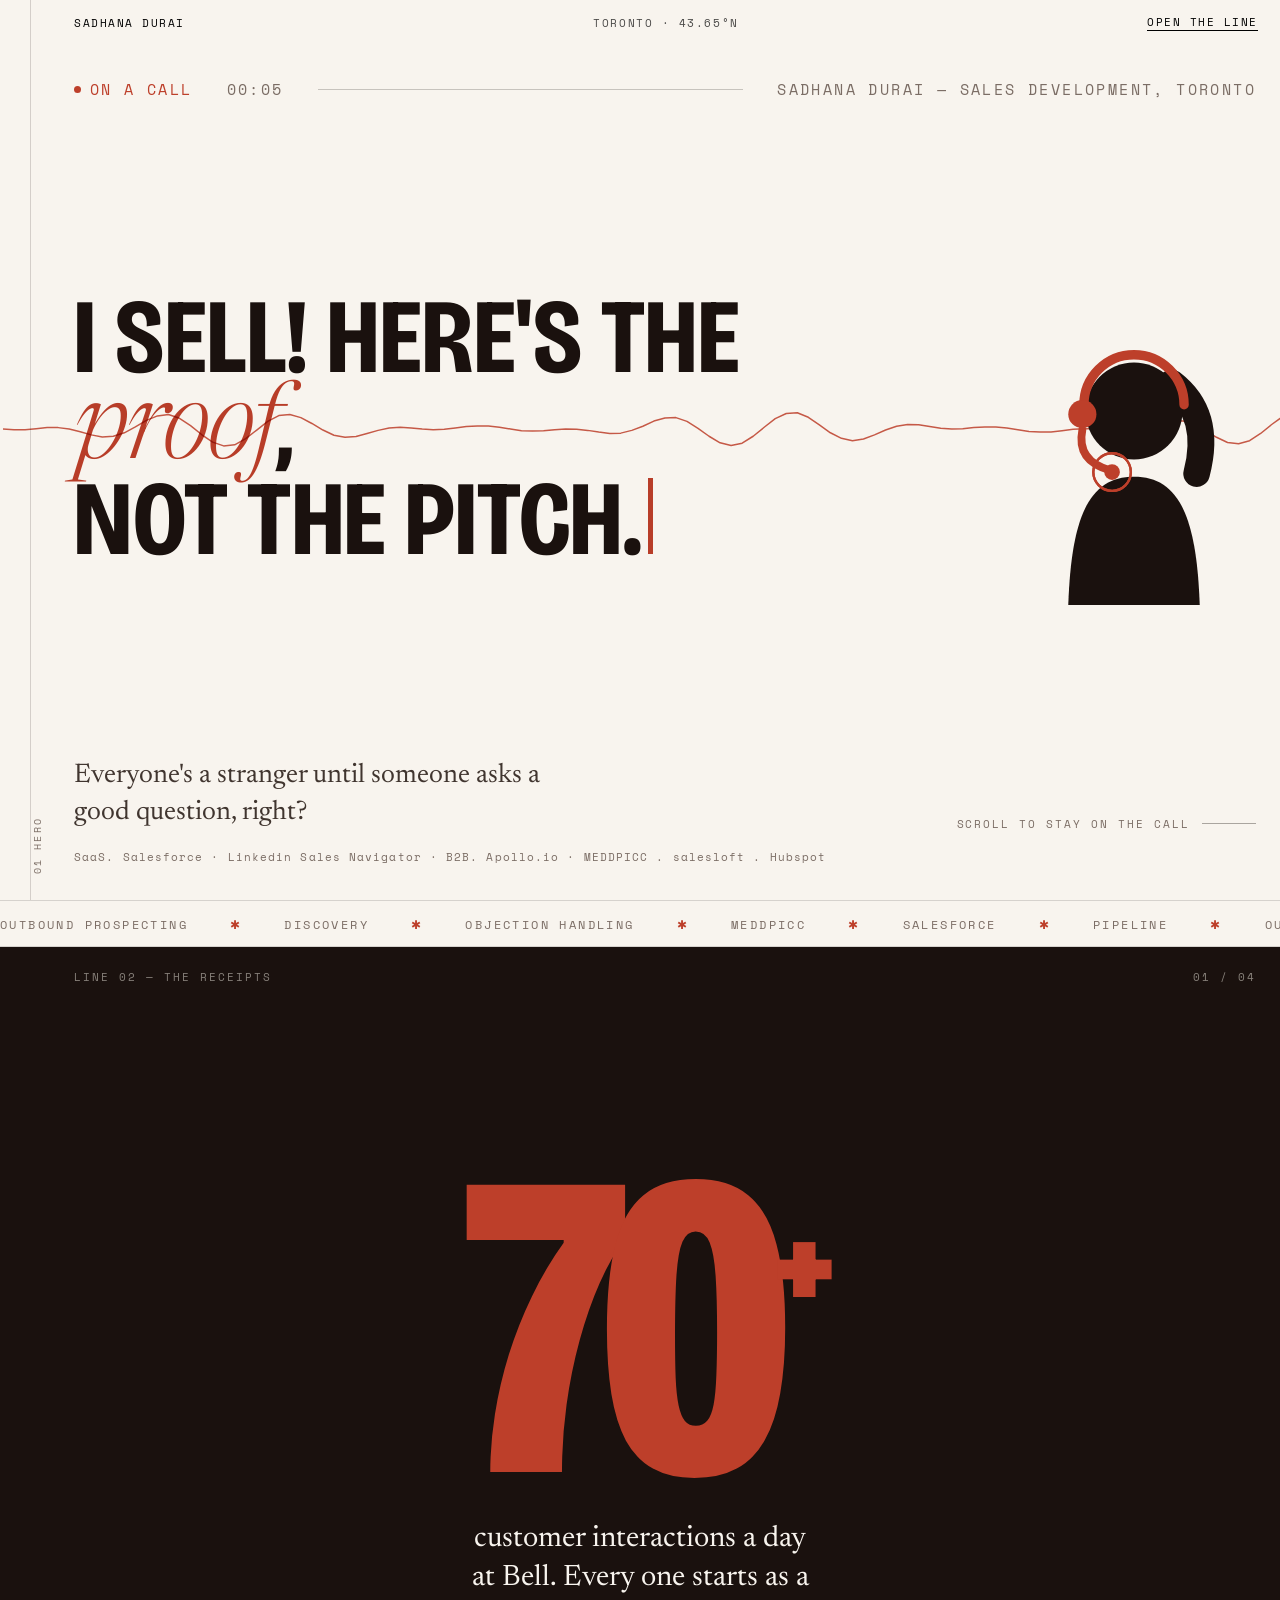
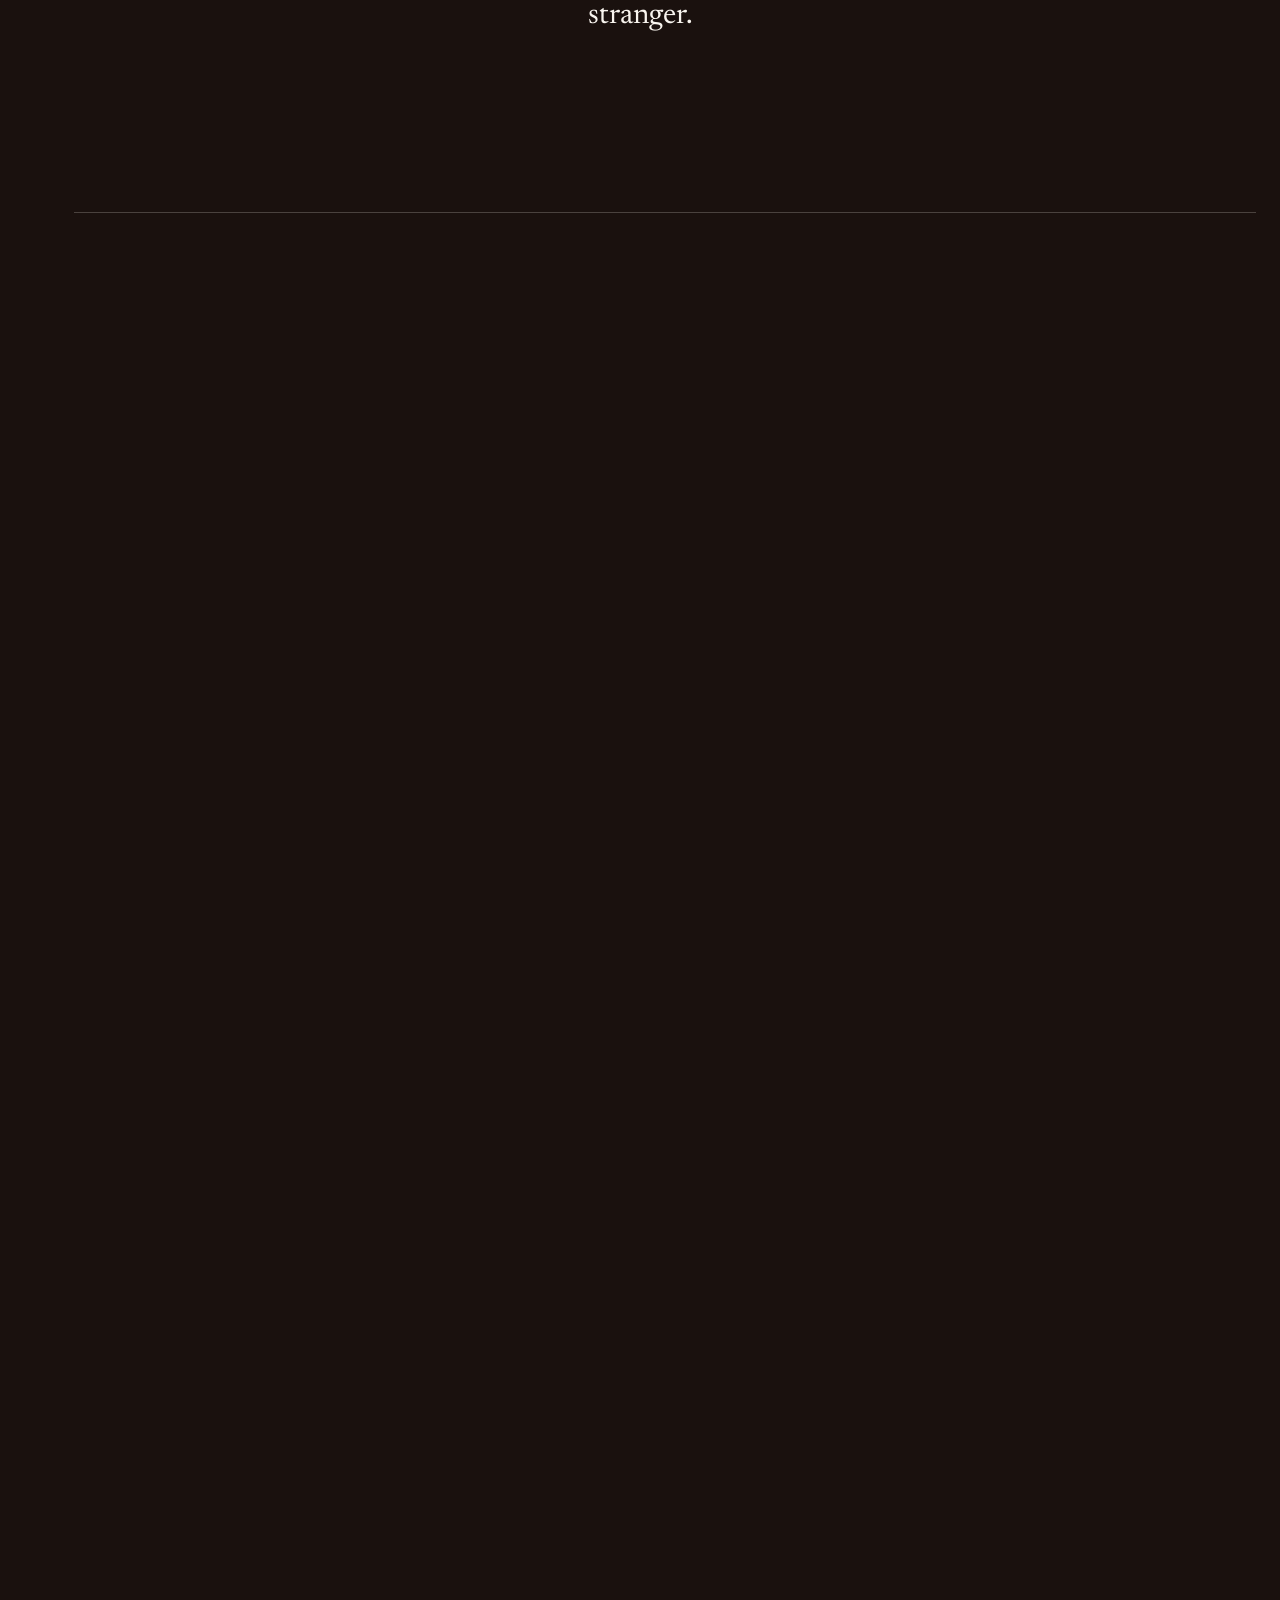
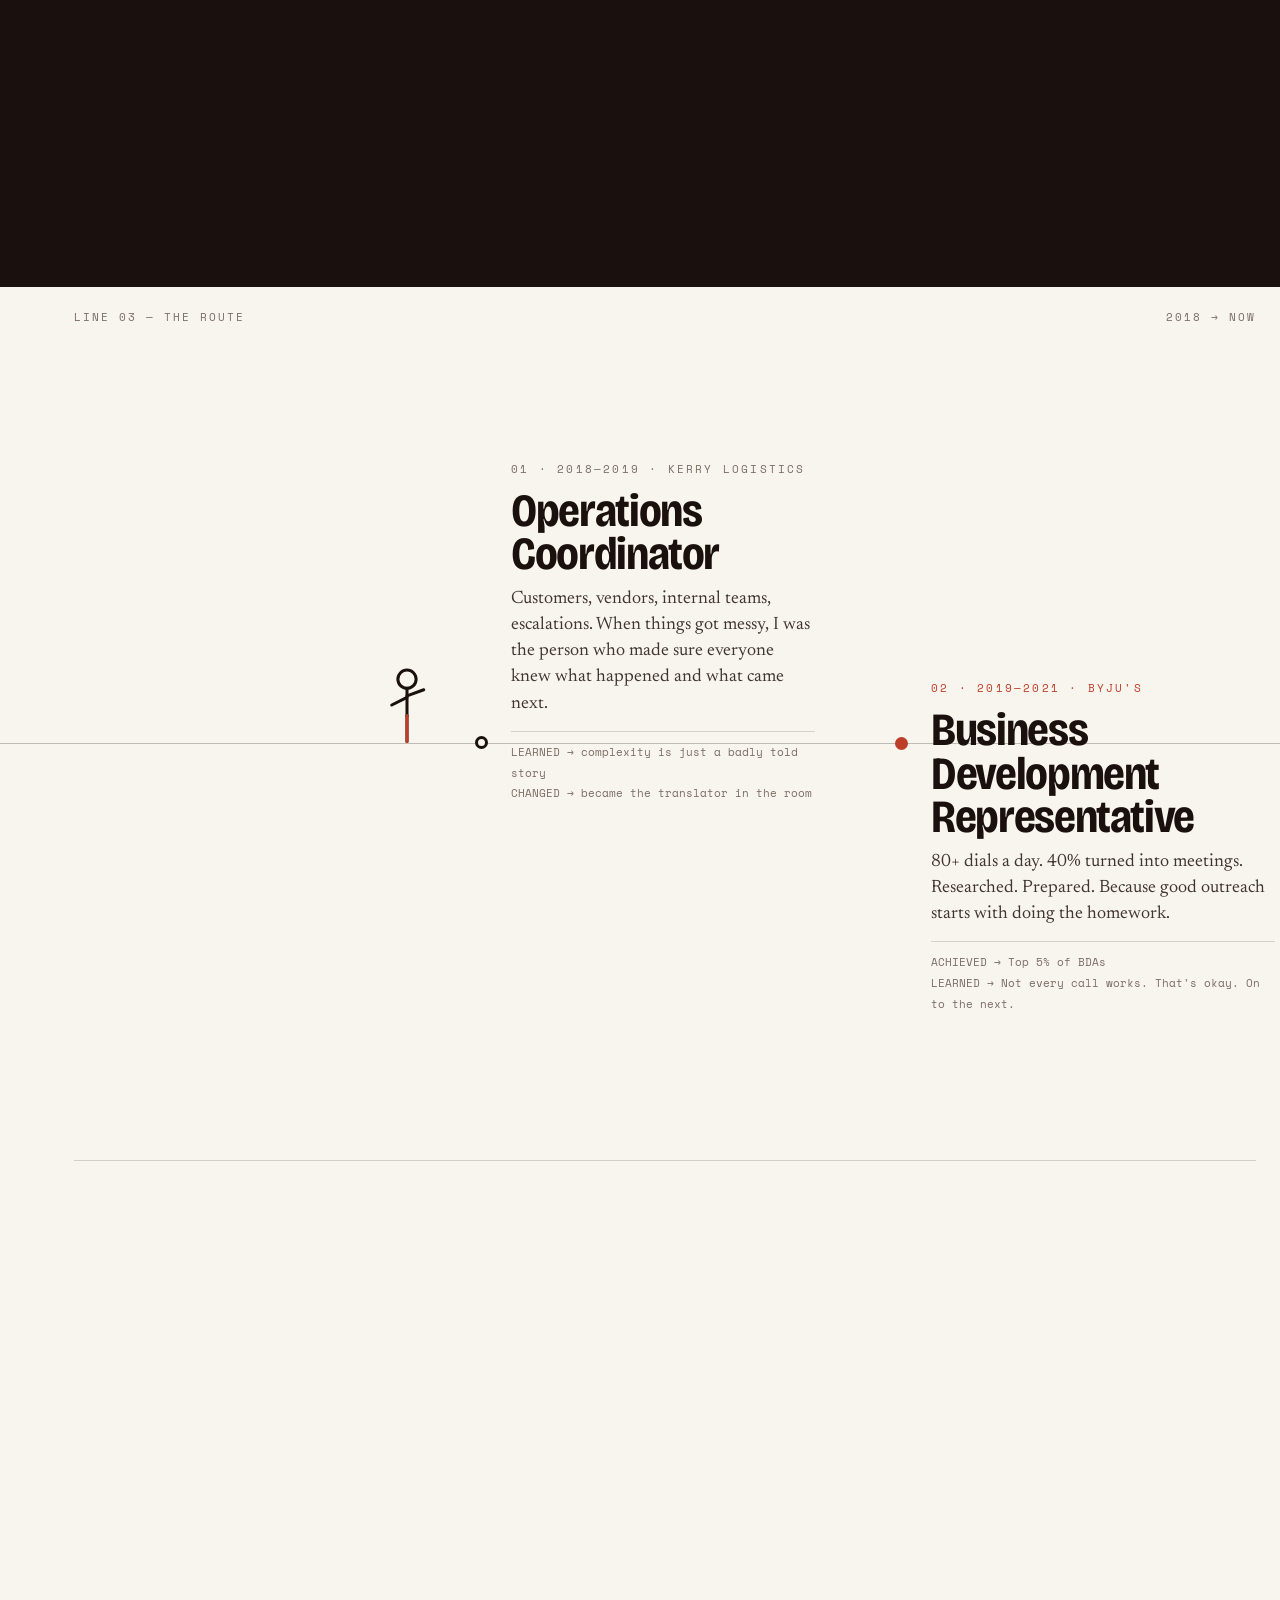
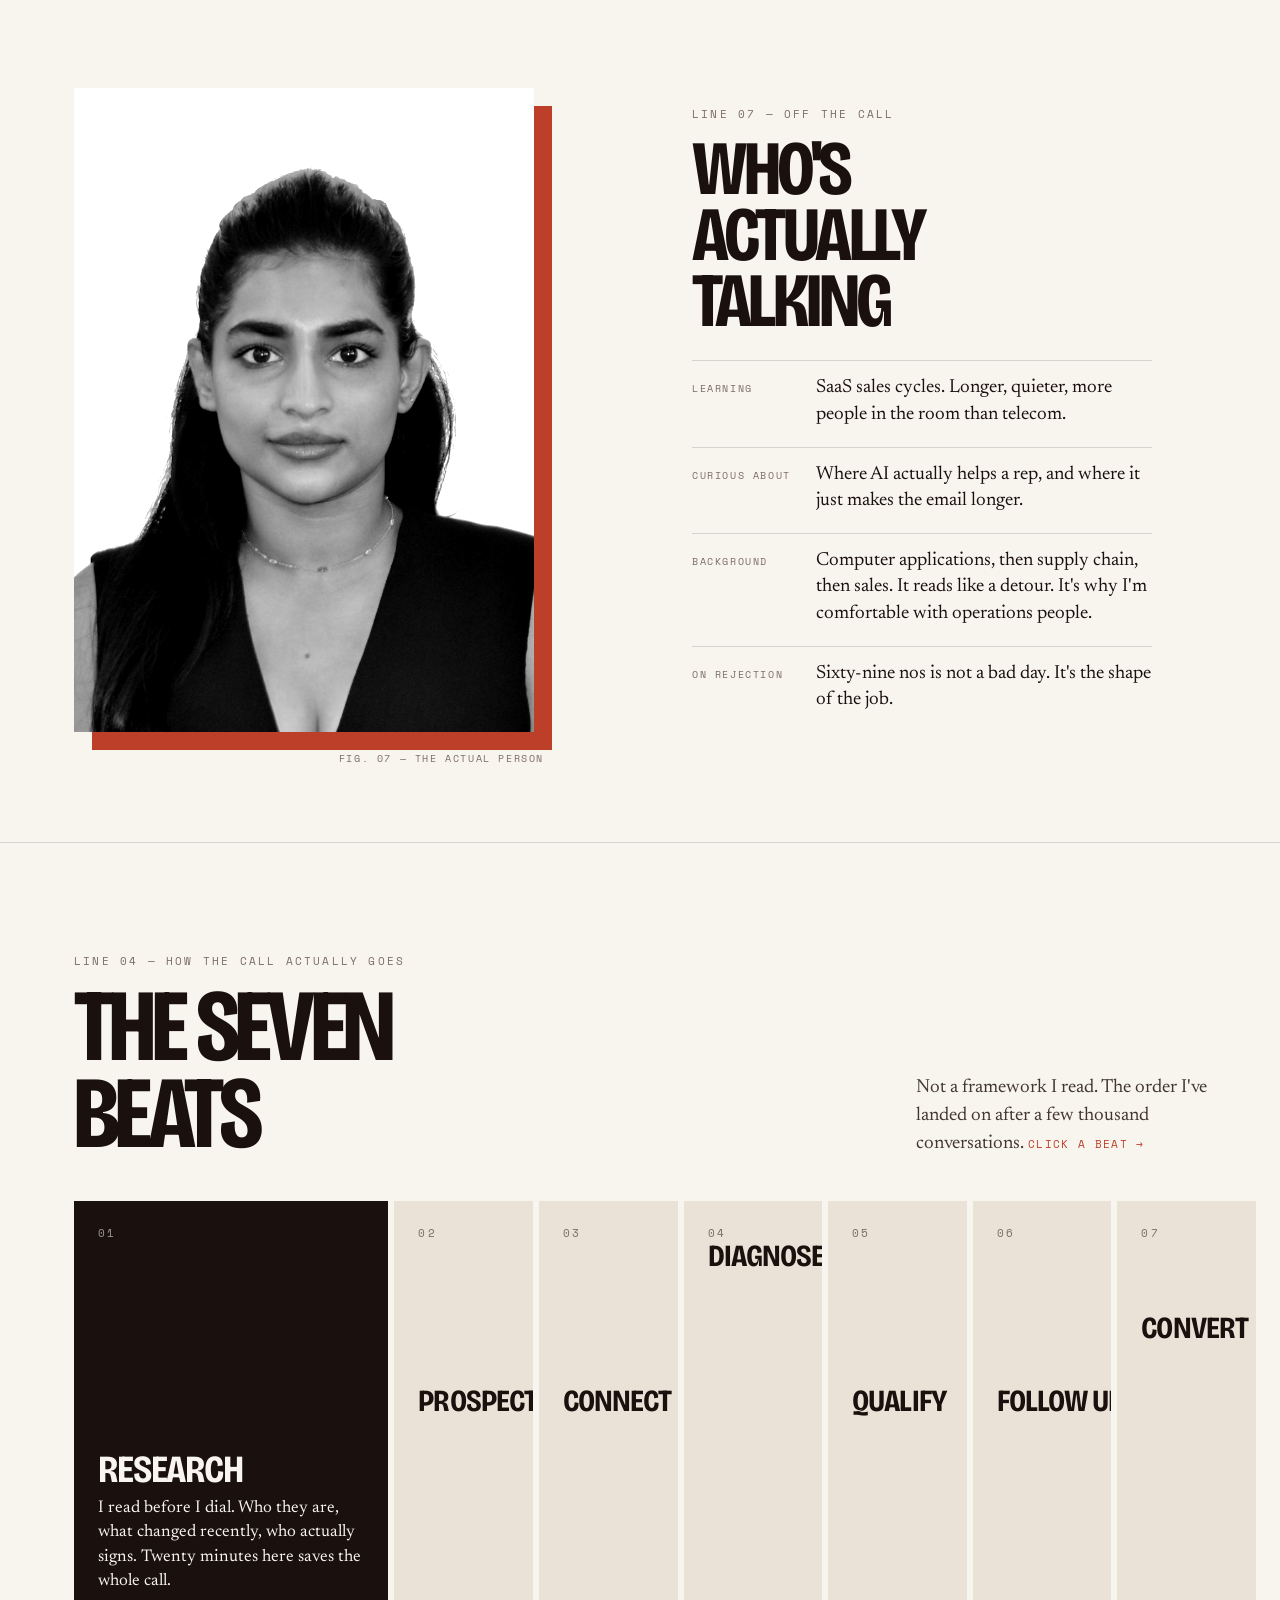
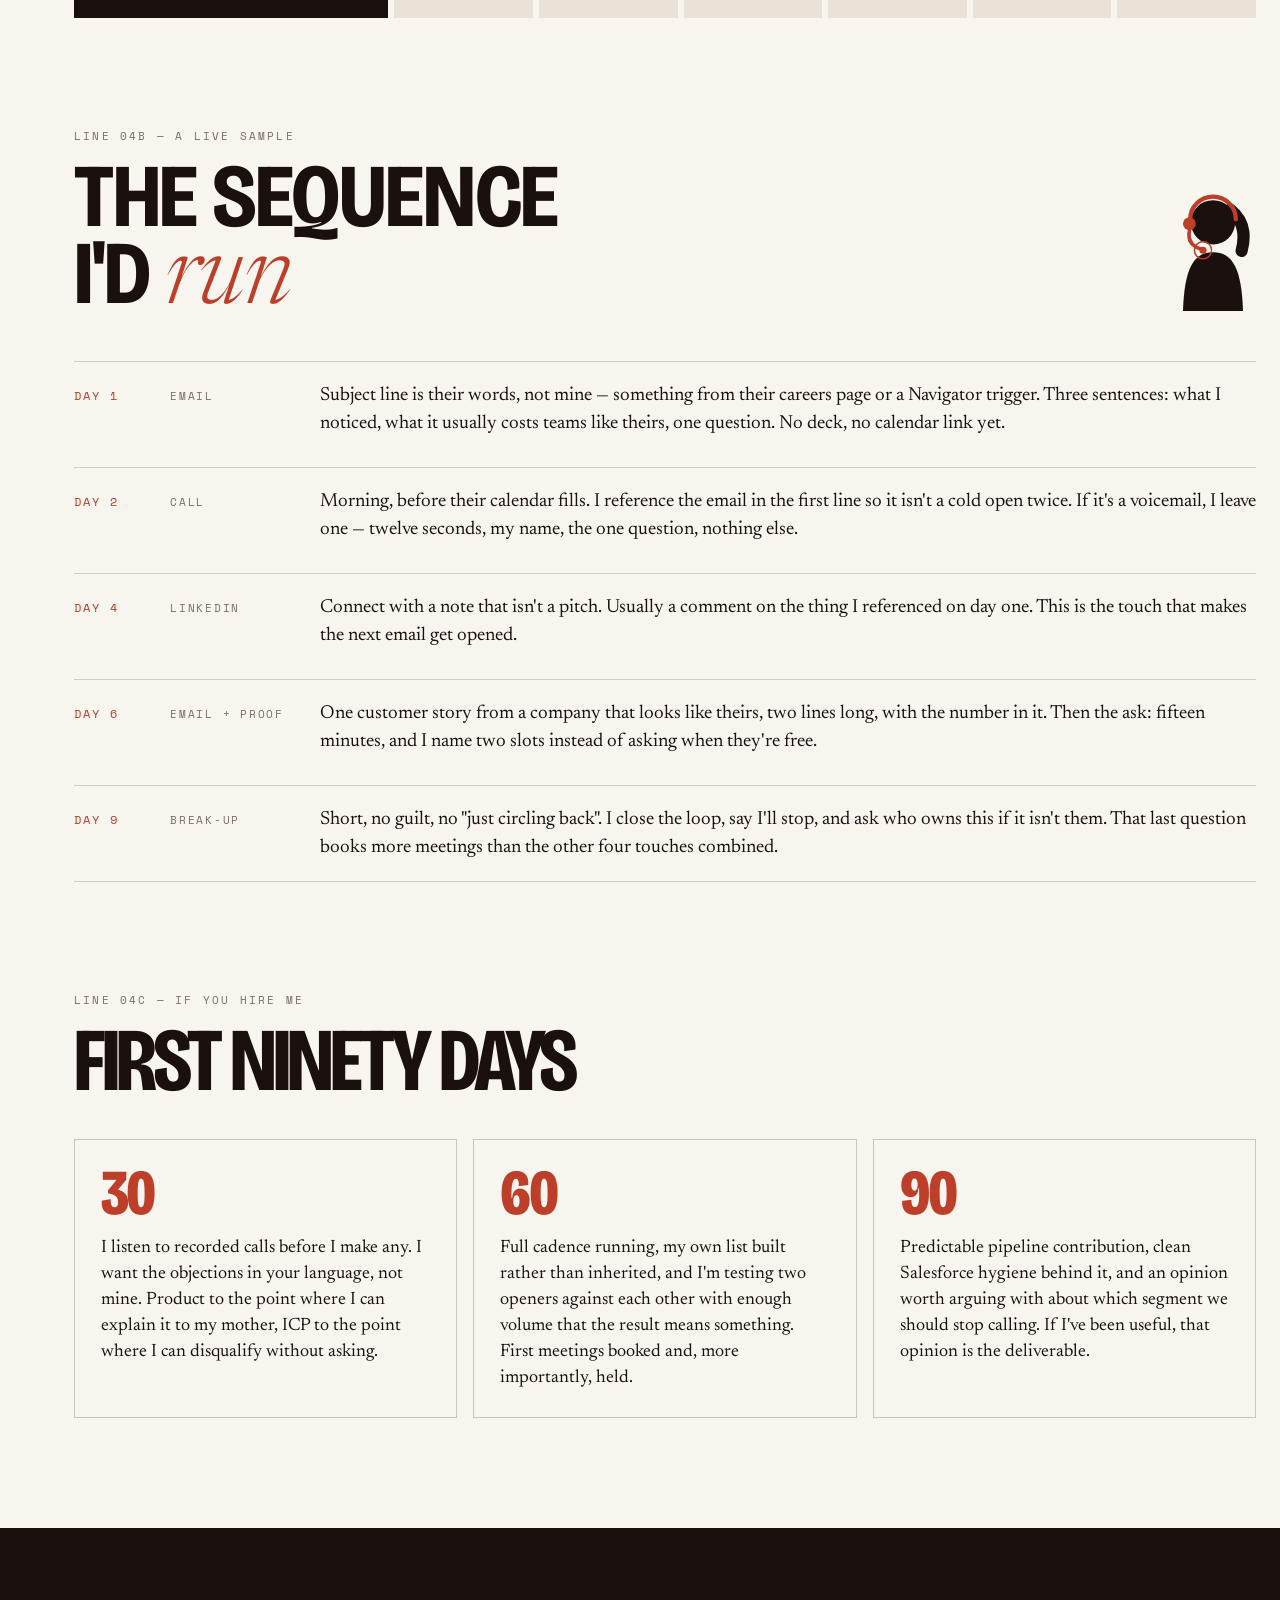
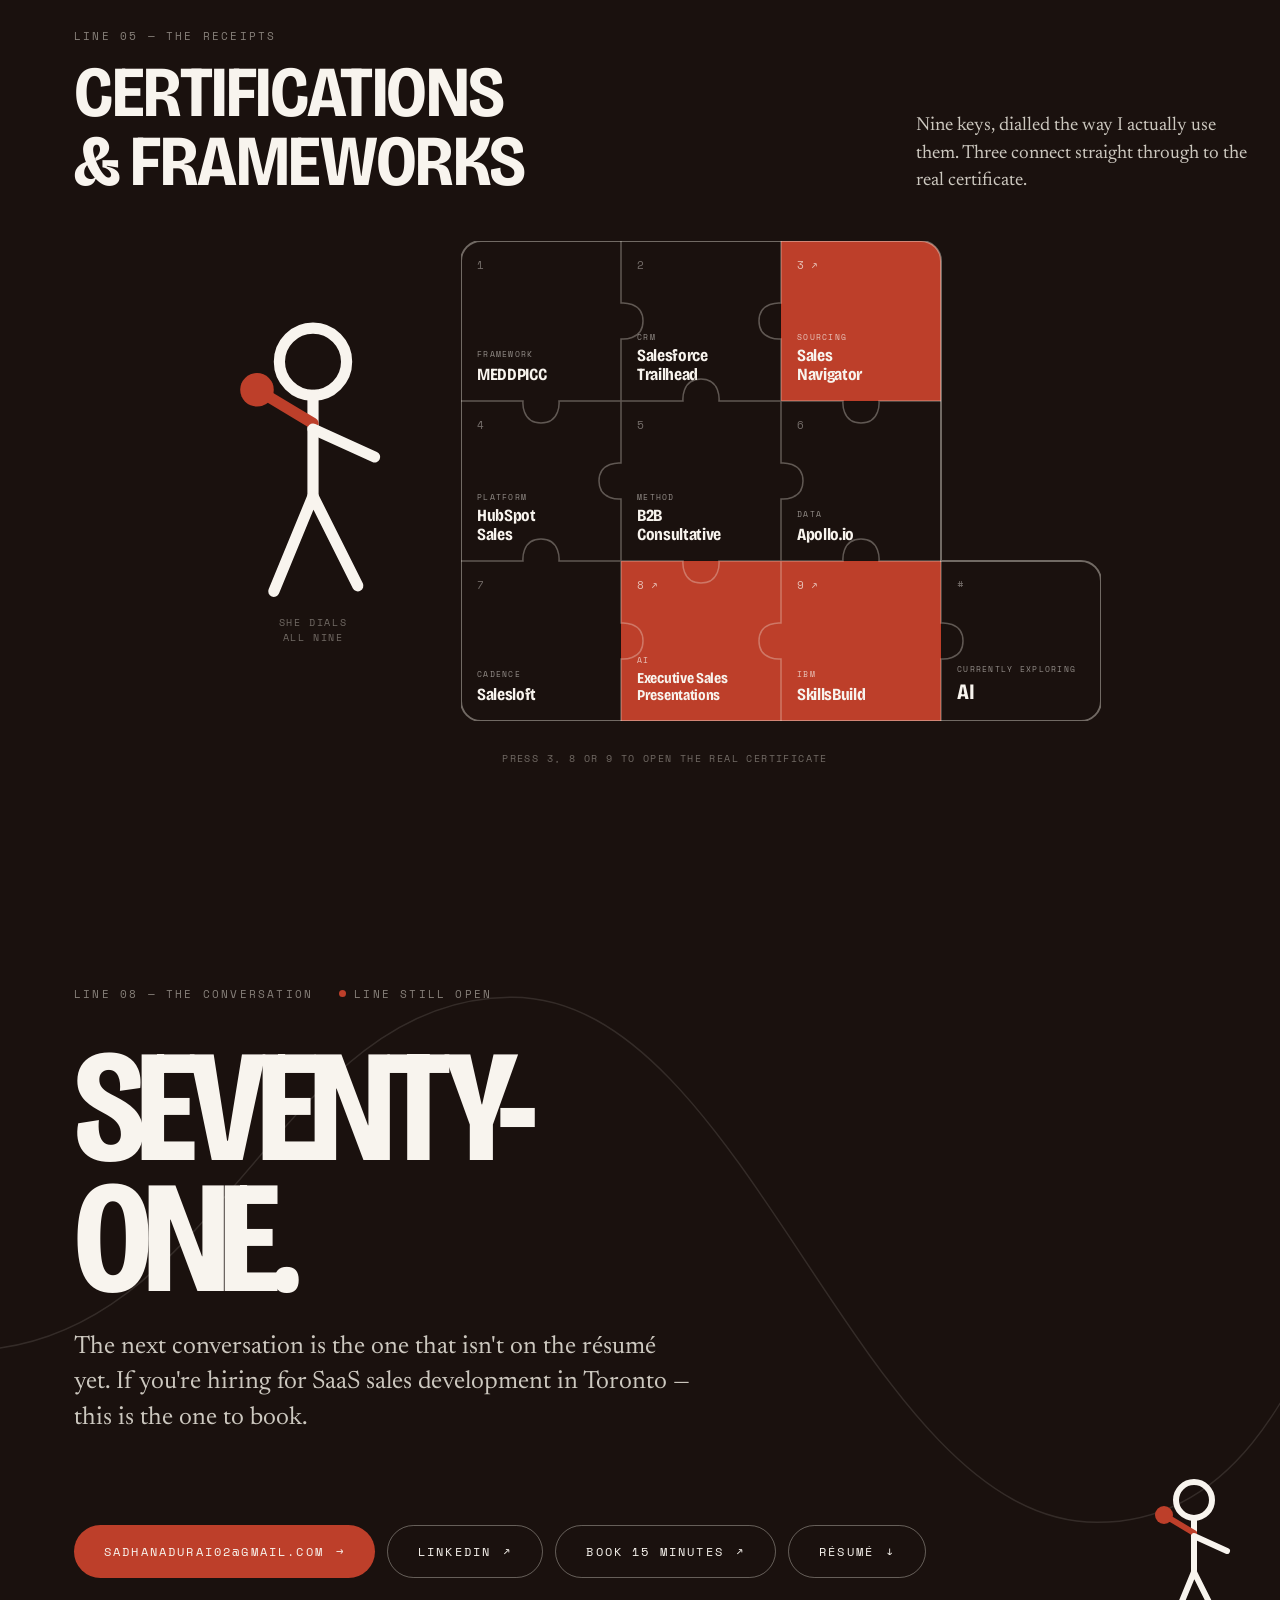
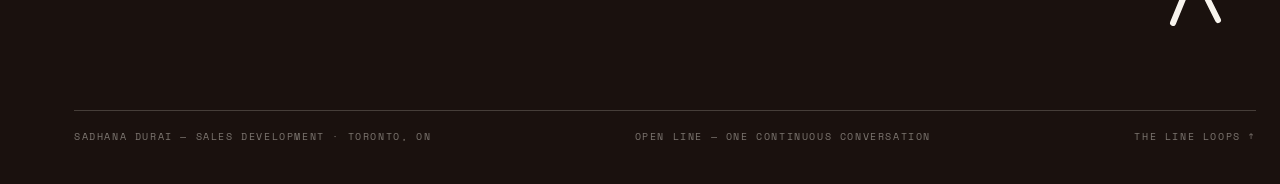
==== commit 287b3bed: "Revert "Reduce puzzle knobs to 6 and make them animate on hover" This reverts commit bbffd76f5f5f8dc" ====
--- a/index.html
+++ b/index.html
@@ -439,65 +439,59 @@
       </div>
       <div style="position: relative; display: grid; grid-template-columns: repeat(4, 160px); grid-template-rows: repeat(3, 160px); gap: 0;">
 
-        <div data-cursor="framework" style="position: relative; background: oklch(0.188 0.016 42); border: 1.5px solid oklch(0.955 0.014 85 / 0.25); border-top-left-radius: 20px; display: flex; flex-direction: column; justify-content: space-between; padding: 16px; cursor: pointer; transition: background 0.3s ease, transform 0.15s ease;" data-hover="background: oklch(0.24 0.02 42); transform: scale(0.96);">
+        <div data-cursor="framework" style="position: relative; background: oklch(0.188 0.016 42); border-top-left-radius: 20px; display: flex; flex-direction: column; justify-content: space-between; padding: 16px; cursor: pointer; transition: background 0.3s ease, transform 0.15s ease;" data-hover="background: oklch(0.24 0.02 42); transform: scale(0.96);">
           <span style="font-family: 'Space Mono', monospace; font-size: 11px; opacity: 0.4;">1</span>
           <div>
             <div style="font-family: 'Space Mono', monospace; font-size: 8px; letter-spacing: 0.16em; opacity: 0.55;">FRAMEWORK</div>
             <div style="font-size: 17px; font-weight: 700; font-stretch: 82%; letter-spacing: -0.02em; margin-top: 4px;">MEDDPICC</div>
           </div>
-          <span style="position: absolute; left: 50%; bottom: -14px; width: 28px; height: 28px; margin-left: -14px; border-radius: 50%; background-color: inherit; border: 1.5px solid oklch(0.955 0.014 85 / 0.25); z-index: 2; pointer-events: none;"></span>
-        </div>
-
-        <div data-cursor="crm" style="position: relative; background: oklch(0.188 0.016 42); border: 1.5px solid oklch(0.955 0.014 85 / 0.25); display: flex; flex-direction: column; justify-content: space-between; padding: 16px; cursor: pointer; transition: background 0.3s ease, transform 0.15s ease;" data-hover="background: oklch(0.24 0.02 42); transform: scale(0.96);">
+        </div>
+
+        <div data-cursor="crm" style="position: relative; background: oklch(0.188 0.016 42); display: flex; flex-direction: column; justify-content: space-between; padding: 16px; cursor: pointer; transition: background 0.3s ease, transform 0.15s ease;" data-hover="background: oklch(0.24 0.02 42); transform: scale(0.96);">
           <span style="font-family: 'Space Mono', monospace; font-size: 11px; opacity: 0.4;">2</span>
           <div>
             <div style="font-family: 'Space Mono', monospace; font-size: 8px; letter-spacing: 0.16em; opacity: 0.55;">CRM</div>
             <div style="font-size: 17px; font-weight: 700; font-stretch: 82%; letter-spacing: -0.02em; margin-top: 4px; line-height: 1.1;">Salesforce<br />Trailhead</div>
           </div>
-          <span style="position: absolute; left: 50%; bottom: -14px; width: 28px; height: 28px; margin-left: -14px; border-radius: 50%; background-color: inherit; border: 1.5px solid oklch(0.955 0.014 85 / 0.25); z-index: 2; pointer-events: none;"></span>
-        </div>
-
-        <a data-cursor="open certificate" href="assets/cert-sales-navigator.pdf" target="_blank" rel="noopener" style="position: relative; background: oklch(0.545 0.165 32); border: 1.5px solid oklch(0.955 0.014 85 / 0.25); border-top-right-radius: 20px; color: oklch(0.968 0.009 72); display: flex; flex-direction: column; justify-content: space-between; padding: 16px; transition: background 0.3s ease, transform 0.15s ease;" data-hover="background: oklch(0.6 0.17 32); transform: scale(0.96);">
+        </div>
+
+        <a data-cursor="open certificate" href="assets/cert-sales-navigator.pdf" target="_blank" rel="noopener" style="position: relative; background: oklch(0.545 0.165 32); border-top-right-radius: 20px; color: oklch(0.968 0.009 72); display: flex; flex-direction: column; justify-content: space-between; padding: 16px; transition: background 0.3s ease, transform 0.15s ease;" data-hover="background: oklch(0.6 0.17 32); transform: scale(0.96);">
           <span style="font-family: 'Space Mono', monospace; font-size: 11px; opacity: 0.7;">3 ↗</span>
           <div>
             <div style="font-family: 'Space Mono', monospace; font-size: 8px; letter-spacing: 0.16em; opacity: 0.75;">SOURCING</div>
             <div style="font-size: 17px; font-weight: 700; font-stretch: 82%; letter-spacing: -0.02em; margin-top: 4px; line-height: 1.1;">Sales<br />Navigator</div>
           </div>
-          <span style="position: absolute; left: 50%; bottom: -14px; width: 28px; height: 28px; margin-left: -14px; border-radius: 50%; background-color: inherit; border: 1.5px solid oklch(0.955 0.014 85 / 0.25); z-index: 2; pointer-events: none;"></span>
         </a>
 
         <div></div>
 
-        <div data-cursor="platform" style="position: relative; background: oklch(0.188 0.016 42); border: 1.5px solid oklch(0.955 0.014 85 / 0.25); display: flex; flex-direction: column; justify-content: space-between; padding: 16px; cursor: pointer; transition: background 0.3s ease, transform 0.15s ease;" data-hover="background: oklch(0.24 0.02 42); transform: scale(0.96);">
+        <div data-cursor="platform" style="position: relative; background: oklch(0.188 0.016 42); display: flex; flex-direction: column; justify-content: space-between; padding: 16px; cursor: pointer; transition: background 0.3s ease, transform 0.15s ease;" data-hover="background: oklch(0.24 0.02 42); transform: scale(0.96);">
           <span style="font-family: 'Space Mono', monospace; font-size: 11px; opacity: 0.4;">4</span>
           <div>
             <div style="font-family: 'Space Mono', monospace; font-size: 8px; letter-spacing: 0.16em; opacity: 0.55;">PLATFORM</div>
             <div style="font-size: 17px; font-weight: 700; font-stretch: 82%; letter-spacing: -0.02em; margin-top: 4px; line-height: 1.1;">HubSpot<br />Sales</div>
           </div>
-          <span style="position: absolute; left: 50%; bottom: -14px; width: 28px; height: 28px; margin-left: -14px; border-radius: 50%; background-color: inherit; border: 1.5px solid oklch(0.955 0.014 85 / 0.25); z-index: 2; pointer-events: none;"></span>
-        </div>
-
-        <div data-cursor="method" style="position: relative; background: oklch(0.188 0.016 42); border: 1.5px solid oklch(0.955 0.014 85 / 0.25); display: flex; flex-direction: column; justify-content: space-between; padding: 16px; cursor: pointer; transition: background 0.3s ease, transform 0.15s ease;" data-hover="background: oklch(0.24 0.02 42); transform: scale(0.96);">
+        </div>
+
+        <div data-cursor="method" style="position: relative; background: oklch(0.188 0.016 42); display: flex; flex-direction: column; justify-content: space-between; padding: 16px; cursor: pointer; transition: background 0.3s ease, transform 0.15s ease;" data-hover="background: oklch(0.24 0.02 42); transform: scale(0.96);">
           <span style="font-family: 'Space Mono', monospace; font-size: 11px; opacity: 0.4;">5</span>
           <div>
             <div style="font-family: 'Space Mono', monospace; font-size: 8px; letter-spacing: 0.16em; opacity: 0.55;">METHOD</div>
             <div style="font-size: 17px; font-weight: 700; font-stretch: 82%; letter-spacing: -0.02em; margin-top: 4px; line-height: 1.1;">B2B<br />Consultative</div>
           </div>
-          <span style="position: absolute; left: 50%; bottom: -14px; width: 28px; height: 28px; margin-left: -14px; border-radius: 50%; background-color: inherit; border: 1.5px solid oklch(0.955 0.014 85 / 0.25); z-index: 2; pointer-events: none;"></span>
-        </div>
-
-        <div data-cursor="data" style="position: relative; background: oklch(0.188 0.016 42); border: 1.5px solid oklch(0.955 0.014 85 / 0.25); display: flex; flex-direction: column; justify-content: space-between; padding: 16px; cursor: pointer; transition: background 0.3s ease, transform 0.15s ease;" data-hover="background: oklch(0.24 0.02 42); transform: scale(0.96);">
+        </div>
+
+        <div data-cursor="data" style="position: relative; background: oklch(0.188 0.016 42); display: flex; flex-direction: column; justify-content: space-between; padding: 16px; cursor: pointer; transition: background 0.3s ease, transform 0.15s ease;" data-hover="background: oklch(0.24 0.02 42); transform: scale(0.96);">
           <span style="font-family: 'Space Mono', monospace; font-size: 11px; opacity: 0.4;">6</span>
           <div>
             <div style="font-family: 'Space Mono', monospace; font-size: 8px; letter-spacing: 0.16em; opacity: 0.55;">DATA</div>
             <div style="font-size: 17px; font-weight: 700; font-stretch: 82%; letter-spacing: -0.02em; margin-top: 4px;">Apollo.io</div>
           </div>
-          <span style="position: absolute; left: 50%; bottom: -14px; width: 28px; height: 28px; margin-left: -14px; border-radius: 50%; background-color: inherit; border: 1.5px solid oklch(0.955 0.014 85 / 0.25); z-index: 2; pointer-events: none;"></span>
         </div>
 
         <div></div>
 
-        <div data-cursor="cadence" style="position: relative; background: oklch(0.188 0.016 42); border: 1.5px solid oklch(0.955 0.014 85 / 0.25); border-bottom-left-radius: 20px; display: flex; flex-direction: column; justify-content: space-between; padding: 16px; cursor: pointer; transition: background 0.3s ease, transform 0.15s ease;" data-hover="background: oklch(0.24 0.02 42); transform: scale(0.96);">
+        <div data-cursor="cadence" style="position: relative; background: oklch(0.188 0.016 42); border-bottom-left-radius: 20px; display: flex; flex-direction: column; justify-content: space-between; padding: 16px; cursor: pointer; transition: background 0.3s ease, transform 0.15s ease;" data-hover="background: oklch(0.24 0.02 42); transform: scale(0.96);">
           <span style="font-family: 'Space Mono', monospace; font-size: 11px; opacity: 0.4;">7</span>
           <div>
             <div style="font-family: 'Space Mono', monospace; font-size: 8px; letter-spacing: 0.16em; opacity: 0.55;">CADENCE</div>
@@ -505,7 +499,7 @@
           </div>
         </div>
 
-        <a data-cursor="open certificate" href="assets/cert-ai-sales-presentations.pdf" target="_blank" rel="noopener" style="position: relative; background: oklch(0.545 0.165 32); border: 1.5px solid oklch(0.955 0.014 85 / 0.25); color: oklch(0.968 0.009 72); display: flex; flex-direction: column; justify-content: space-between; padding: 16px; transition: background 0.3s ease, transform 0.15s ease;" data-hover="background: oklch(0.6 0.17 32); transform: scale(0.96);">
+        <a data-cursor="open certificate" href="assets/cert-ai-sales-presentations.pdf" target="_blank" rel="noopener" style="position: relative; background: oklch(0.545 0.165 32); color: oklch(0.968 0.009 72); display: flex; flex-direction: column; justify-content: space-between; padding: 16px; transition: background 0.3s ease, transform 0.15s ease;" data-hover="background: oklch(0.6 0.17 32); transform: scale(0.96);">
           <span style="font-family: 'Space Mono', monospace; font-size: 11px; opacity: 0.7;">8 ↗</span>
           <div>
             <div style="font-family: 'Space Mono', monospace; font-size: 8px; letter-spacing: 0.16em; opacity: 0.75;">AI</div>
@@ -513,7 +507,7 @@
           </div>
         </a>
 
-        <a data-cursor="open certificate" href="assets/cert-skillsbuild.jpg" target="_blank" rel="noopener" style="position: relative; background: oklch(0.545 0.165 32); border: 1.5px solid oklch(0.955 0.014 85 / 0.25); color: oklch(0.968 0.009 72); display: flex; flex-direction: column; justify-content: space-between; padding: 16px; transition: background 0.3s ease, transform 0.15s ease;" data-hover="background: oklch(0.6 0.17 32); transform: scale(0.96);">
+        <a data-cursor="open certificate" href="assets/cert-skillsbuild.jpg" target="_blank" rel="noopener" style="position: relative; background: oklch(0.545 0.165 32); color: oklch(0.968 0.009 72); display: flex; flex-direction: column; justify-content: space-between; padding: 16px; transition: background 0.3s ease, transform 0.15s ease;" data-hover="background: oklch(0.6 0.17 32); transform: scale(0.96);">
           <span style="font-family: 'Space Mono', monospace; font-size: 11px; opacity: 0.7;">9 ↗</span>
           <div>
             <div style="font-family: 'Space Mono', monospace; font-size: 8px; letter-spacing: 0.16em; opacity: 0.75;">IBM</div>
@@ -521,13 +515,31 @@
           </div>
         </a>
 
-        <div data-cursor="ai" style="position: relative; background: oklch(0.188 0.016 42); border: 1.5px solid oklch(0.955 0.014 85 / 0.25); border-top-right-radius: 20px; border-bottom-right-radius: 20px; display: flex; flex-direction: column; justify-content: space-between; padding: 16px; cursor: pointer; transition: background 0.3s ease, transform 0.15s ease;" data-hover="background: oklch(0.24 0.02 42); transform: scale(0.96);">
+        <div data-cursor="ai" style="position: relative; background: oklch(0.188 0.016 42); border-top-right-radius: 20px; border-bottom-right-radius: 20px; display: flex; flex-direction: column; justify-content: space-between; padding: 16px; cursor: pointer; transition: background 0.3s ease, transform 0.15s ease;" data-hover="background: oklch(0.24 0.02 42); transform: scale(0.96);">
           <span style="font-family: 'Space Mono', monospace; font-size: 11px; opacity: 0.4;">#</span>
           <div>
             <div style="font-family: 'Space Mono', monospace; font-size: 8px; letter-spacing: 0.16em; opacity: 0.55;">CURRENTLY EXPLORING</div>
             <div style="font-size: 22px; font-weight: 700; font-stretch: 82%; letter-spacing: -0.02em; margin-top: 4px;">AI</div>
           </div>
         </div>
+
+        <svg viewBox="0 0 640 480" width="640" height="480" style="position: absolute; inset: 0; pointer-events: none;" aria-hidden="true">
+          <path d="M20,0 L460,0 A20,20 0 0 1 480,20 L480,320 L620,320 A20,20 0 0 1 640,340 L640,460 A20,20 0 0 1 620,480 L20,480 A20,20 0 0 1 0,460 L0,20 A20,20 0 0 1 20,0 Z" fill="none" stroke="oklch(0.955 0.014 85 / 0.4)" stroke-width="2"></path>
+          <path d="M160,0 L160,62 C160,62 182,60 182,80 C182,100 160,98 160,98 L160,160
+                   M160,160 L160,222 C160,222 138,220 138,240 C138,260 160,258 160,258 L160,320
+                   M160,320 L160,382 C160,382 182,380 182,400 C182,420 160,418 160,418 L160,480
+                   M320,0 L320,62 C320,62 298,60 298,80 C298,100 320,98 320,98 L320,160
+                   M320,160 L320,222 C320,222 342,220 342,240 C342,260 320,258 320,258 L320,320
+                   M320,320 L320,382 C320,382 298,380 298,400 C298,420 320,418 320,418 L320,480
+                   M480,320 L480,382 C480,382 502,380 502,400 C502,420 480,418 480,418 L480,480
+                   M0,160 L62,160 C62,160 60,182 80,182 C100,182 98,160 98,160 L160,160
+                   M160,160 L222,160 C222,160 220,138 240,138 C260,138 258,160 258,160 L320,160
+                   M320,160 L382,160 C382,160 380,182 400,182 C420,182 418,160 418,160 L480,160
+                   M0,320 L62,320 C62,320 60,298 80,298 C100,298 98,320 98,320 L160,320
+                   M160,320 L222,320 C222,320 220,342 240,342 C260,342 258,320 258,320 L320,320
+                   M320,320 L382,320 C382,320 380,298 400,298 C420,298 418,320 418,320 L480,320"
+                fill="none" stroke="oklch(0.955 0.014 85 / 0.32)" stroke-width="1.5"></path>
+        </svg>
 
       </div>
     </div>
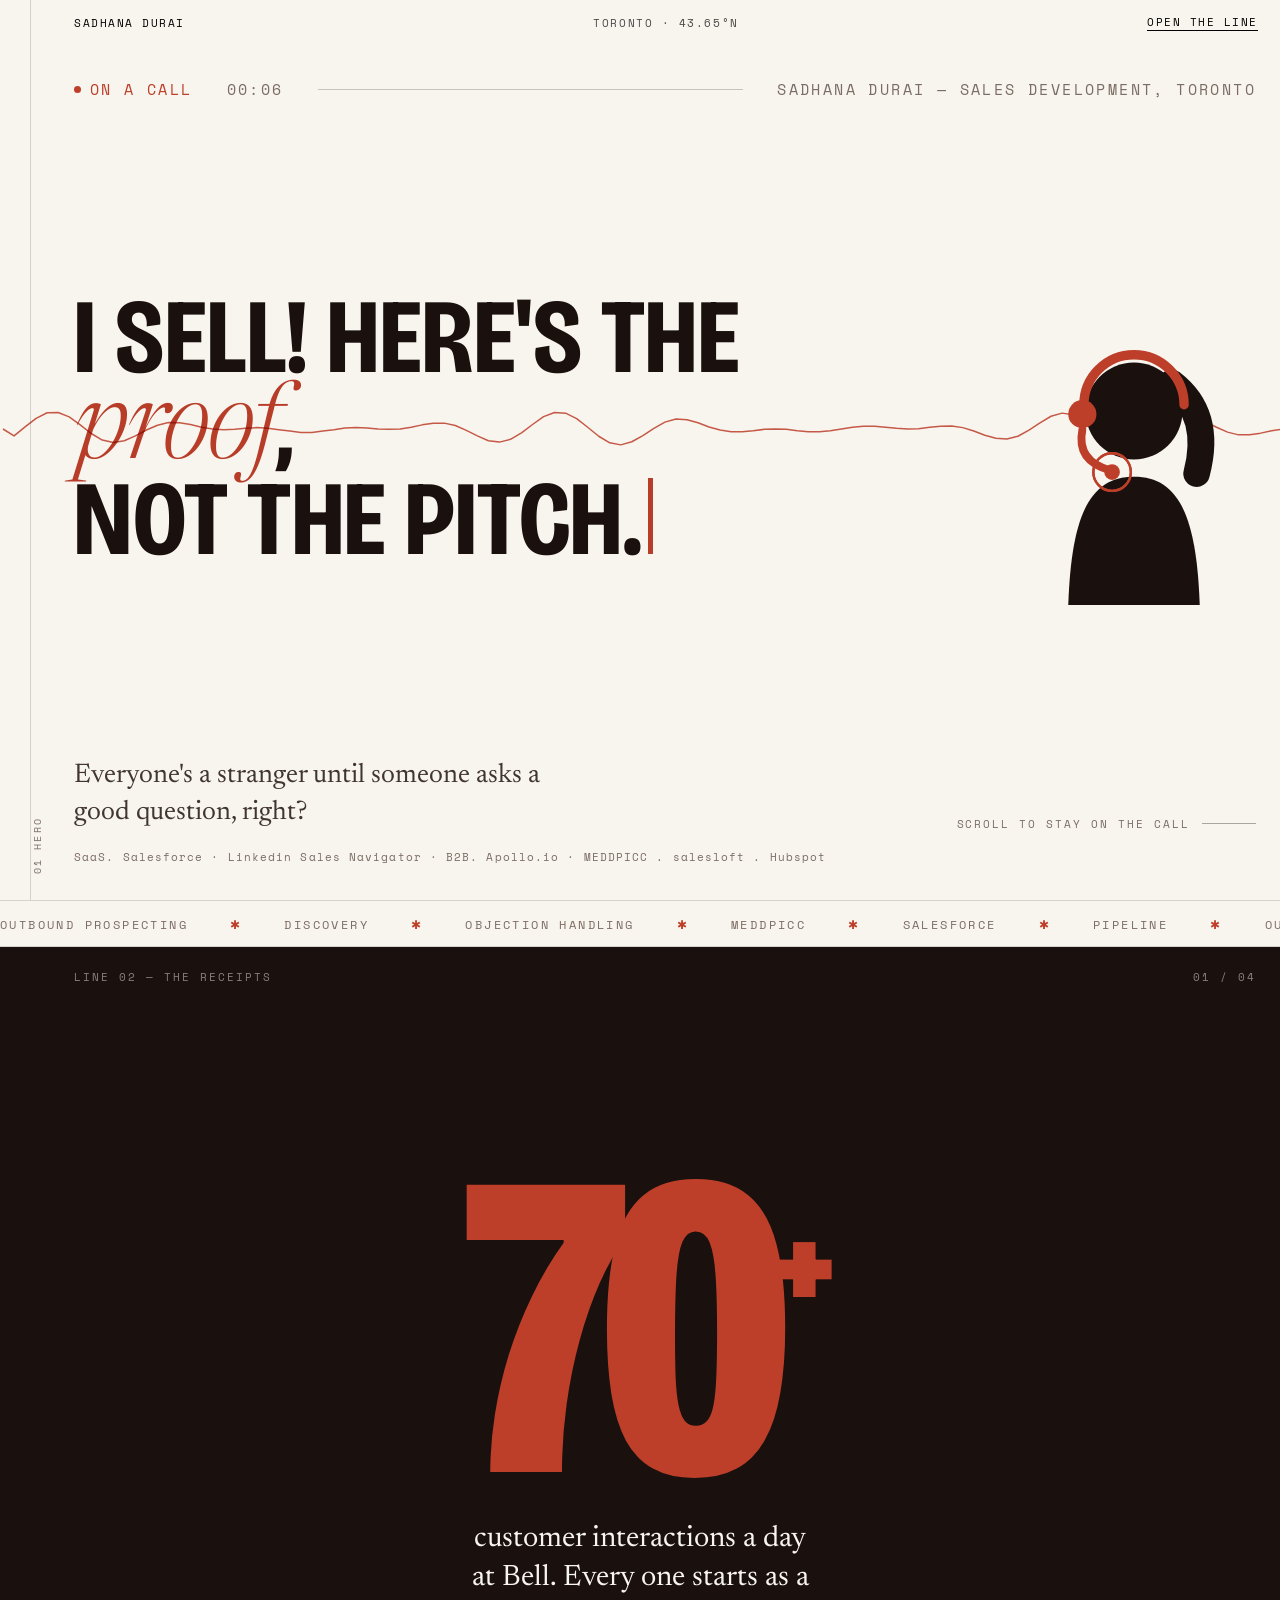
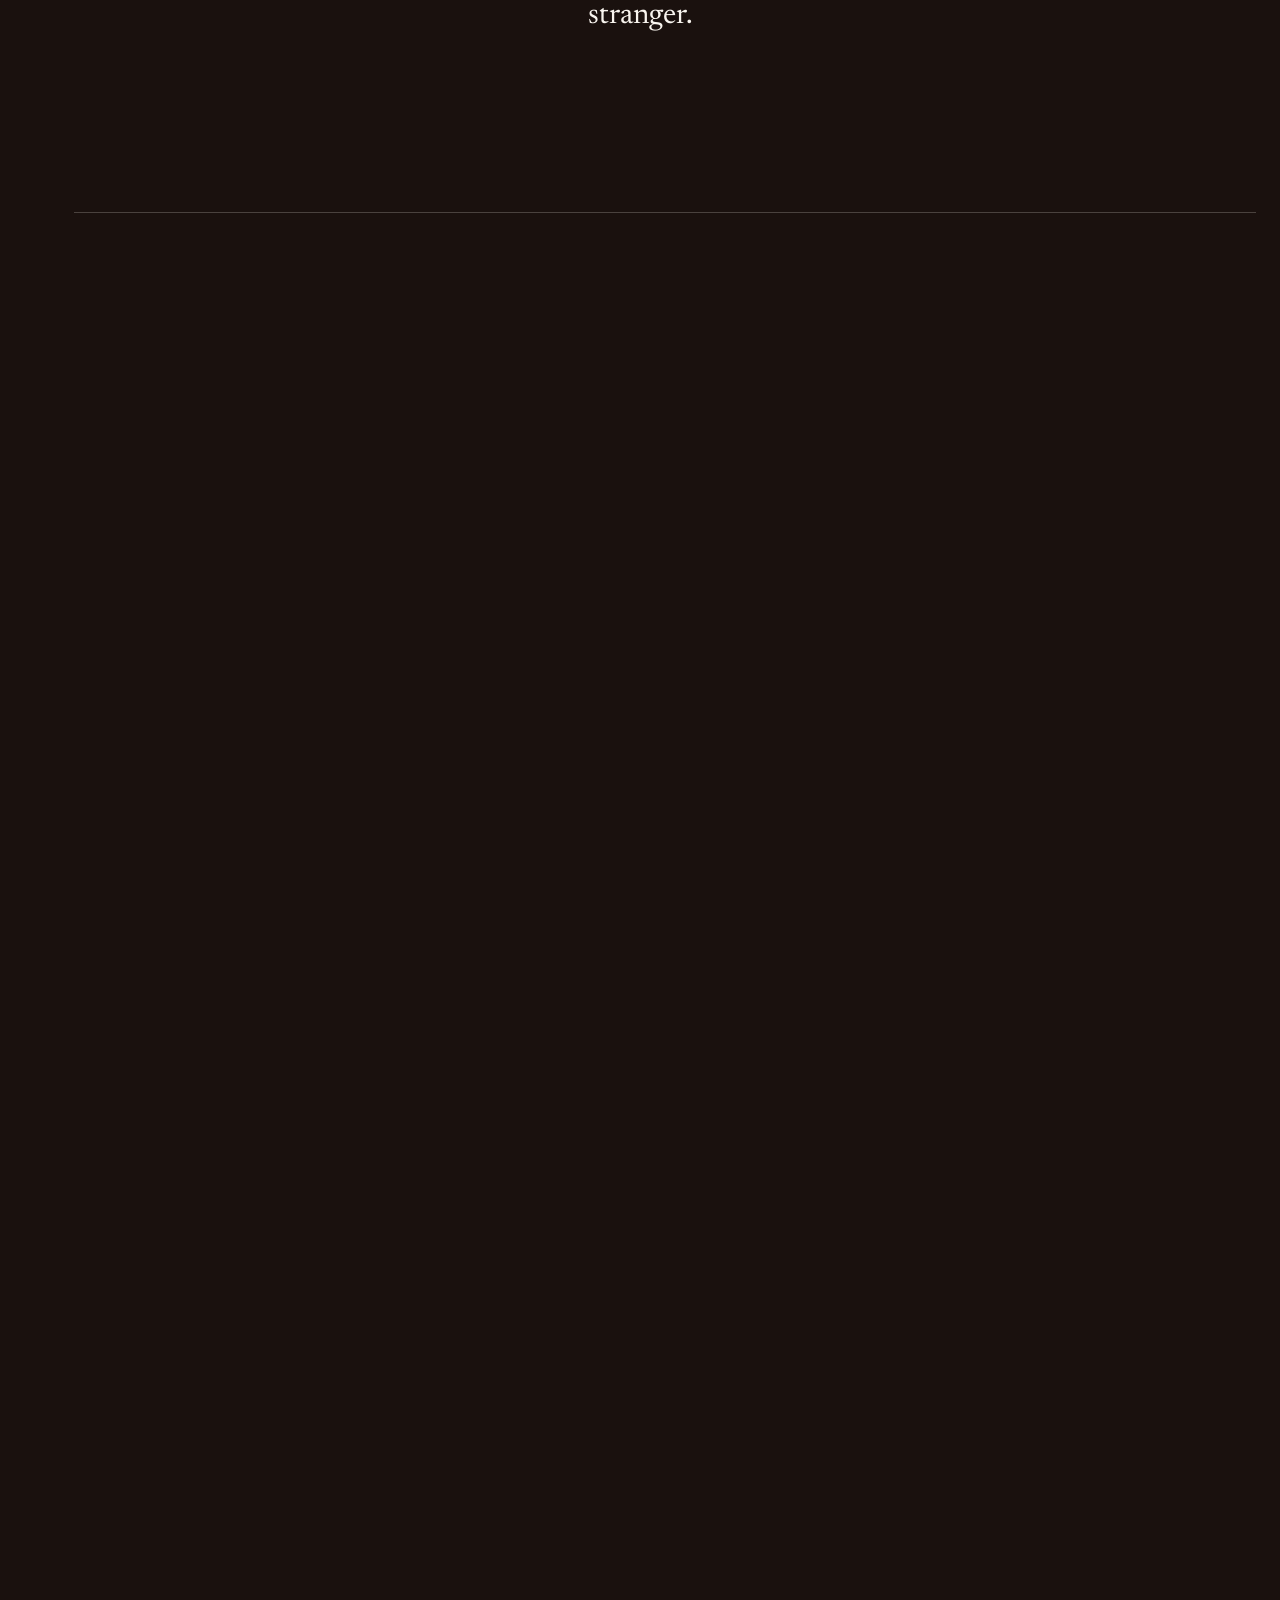
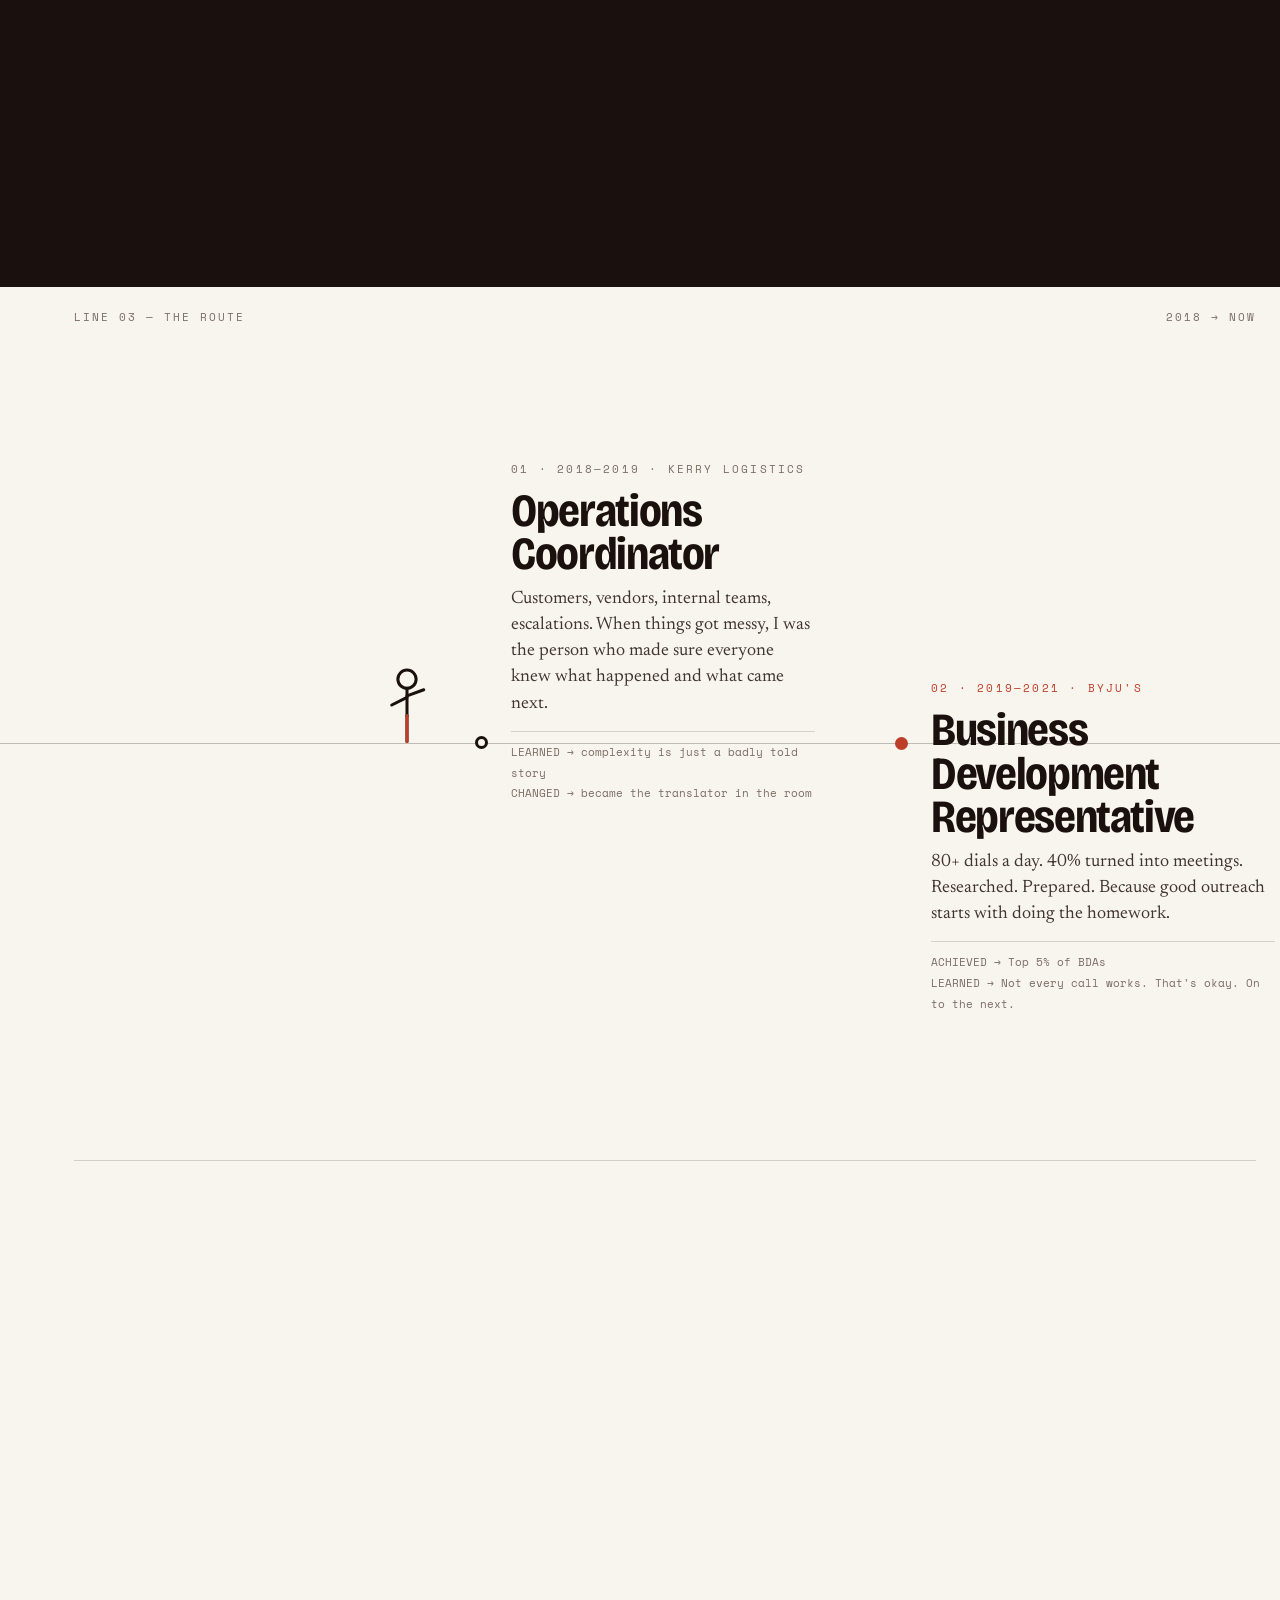
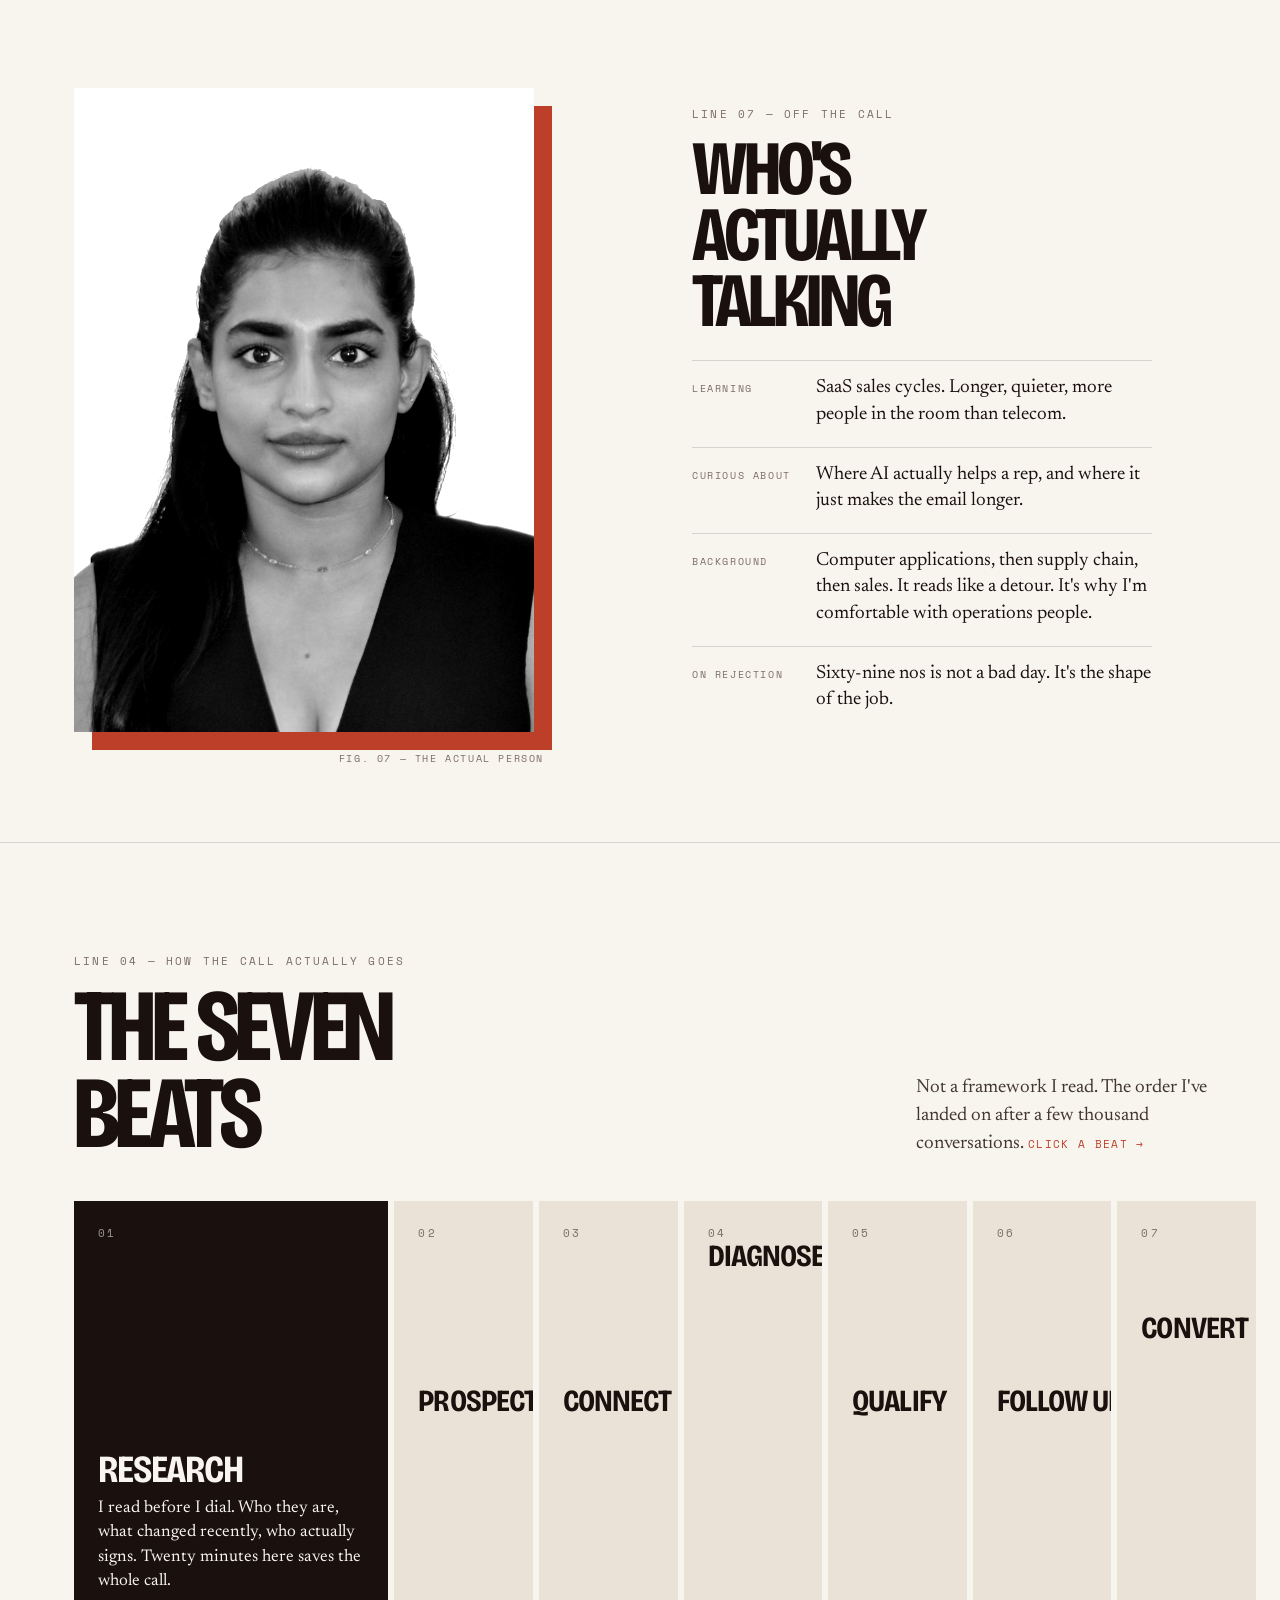
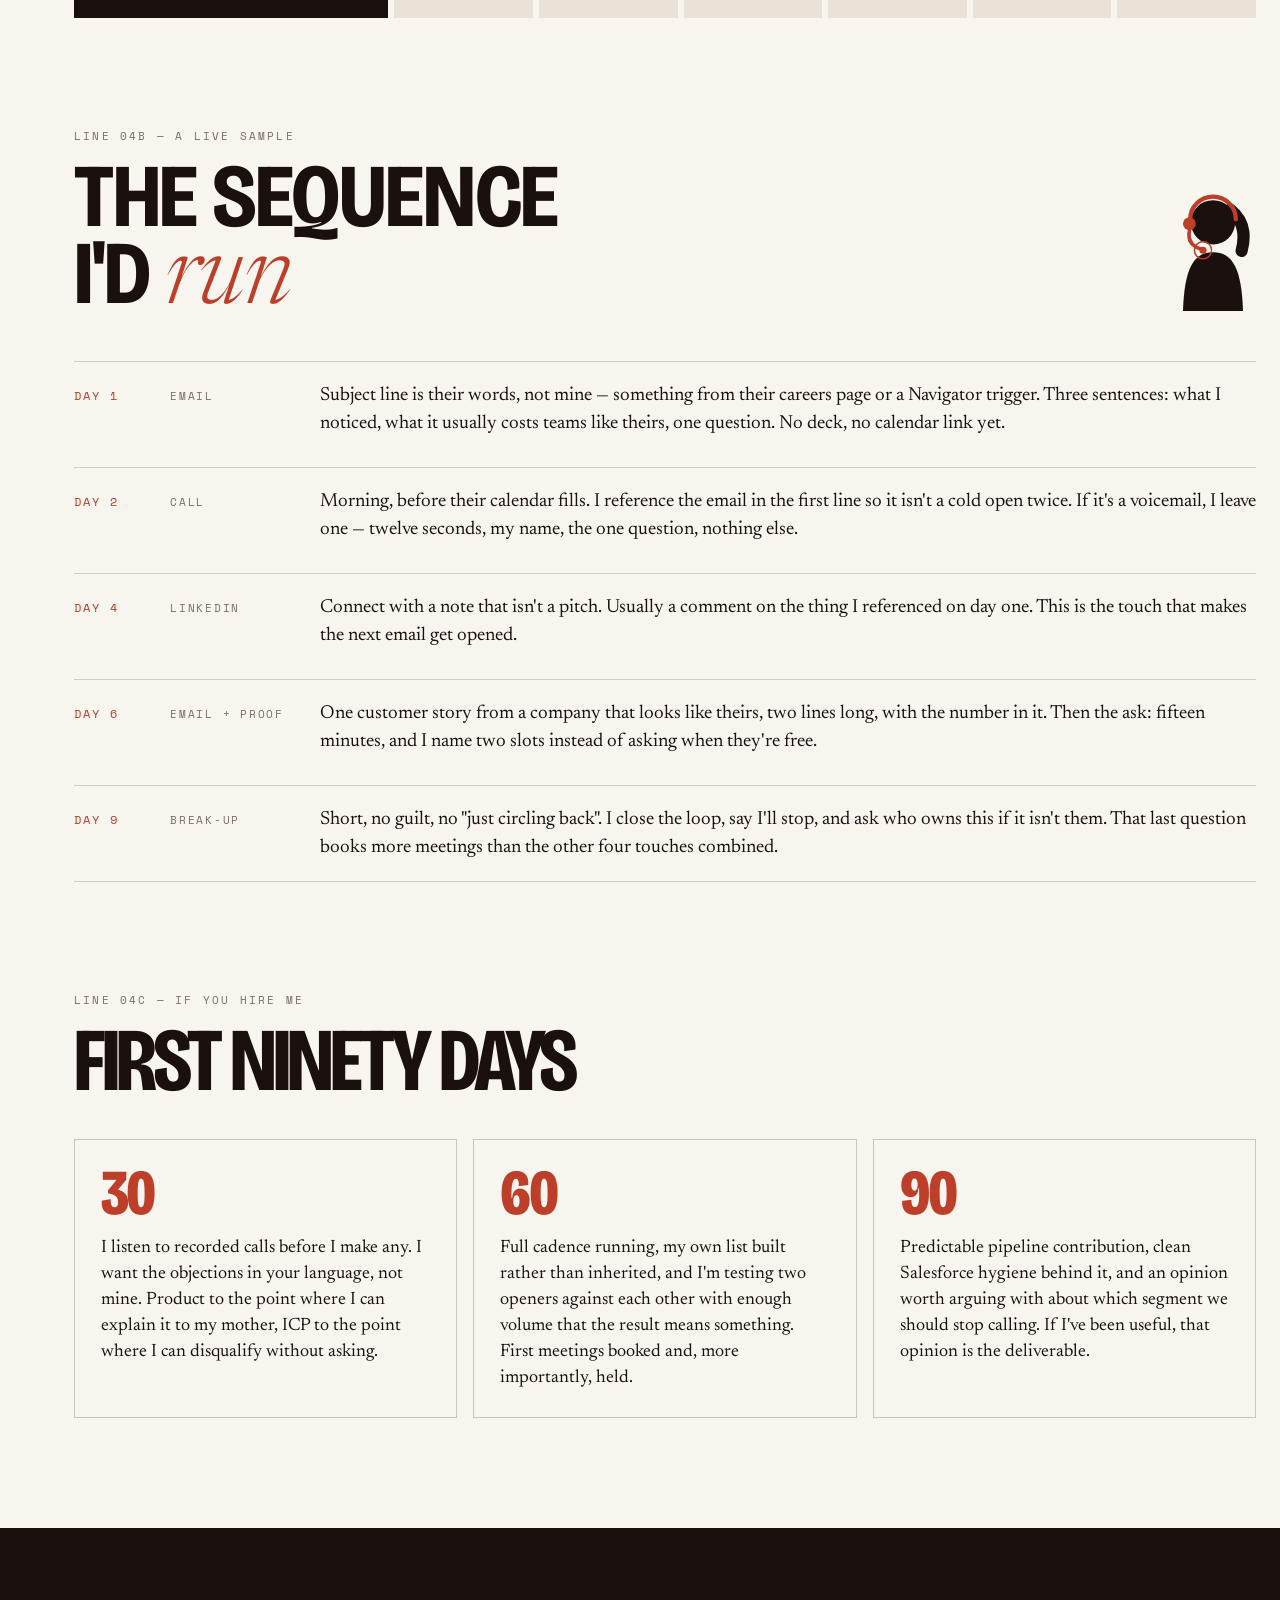
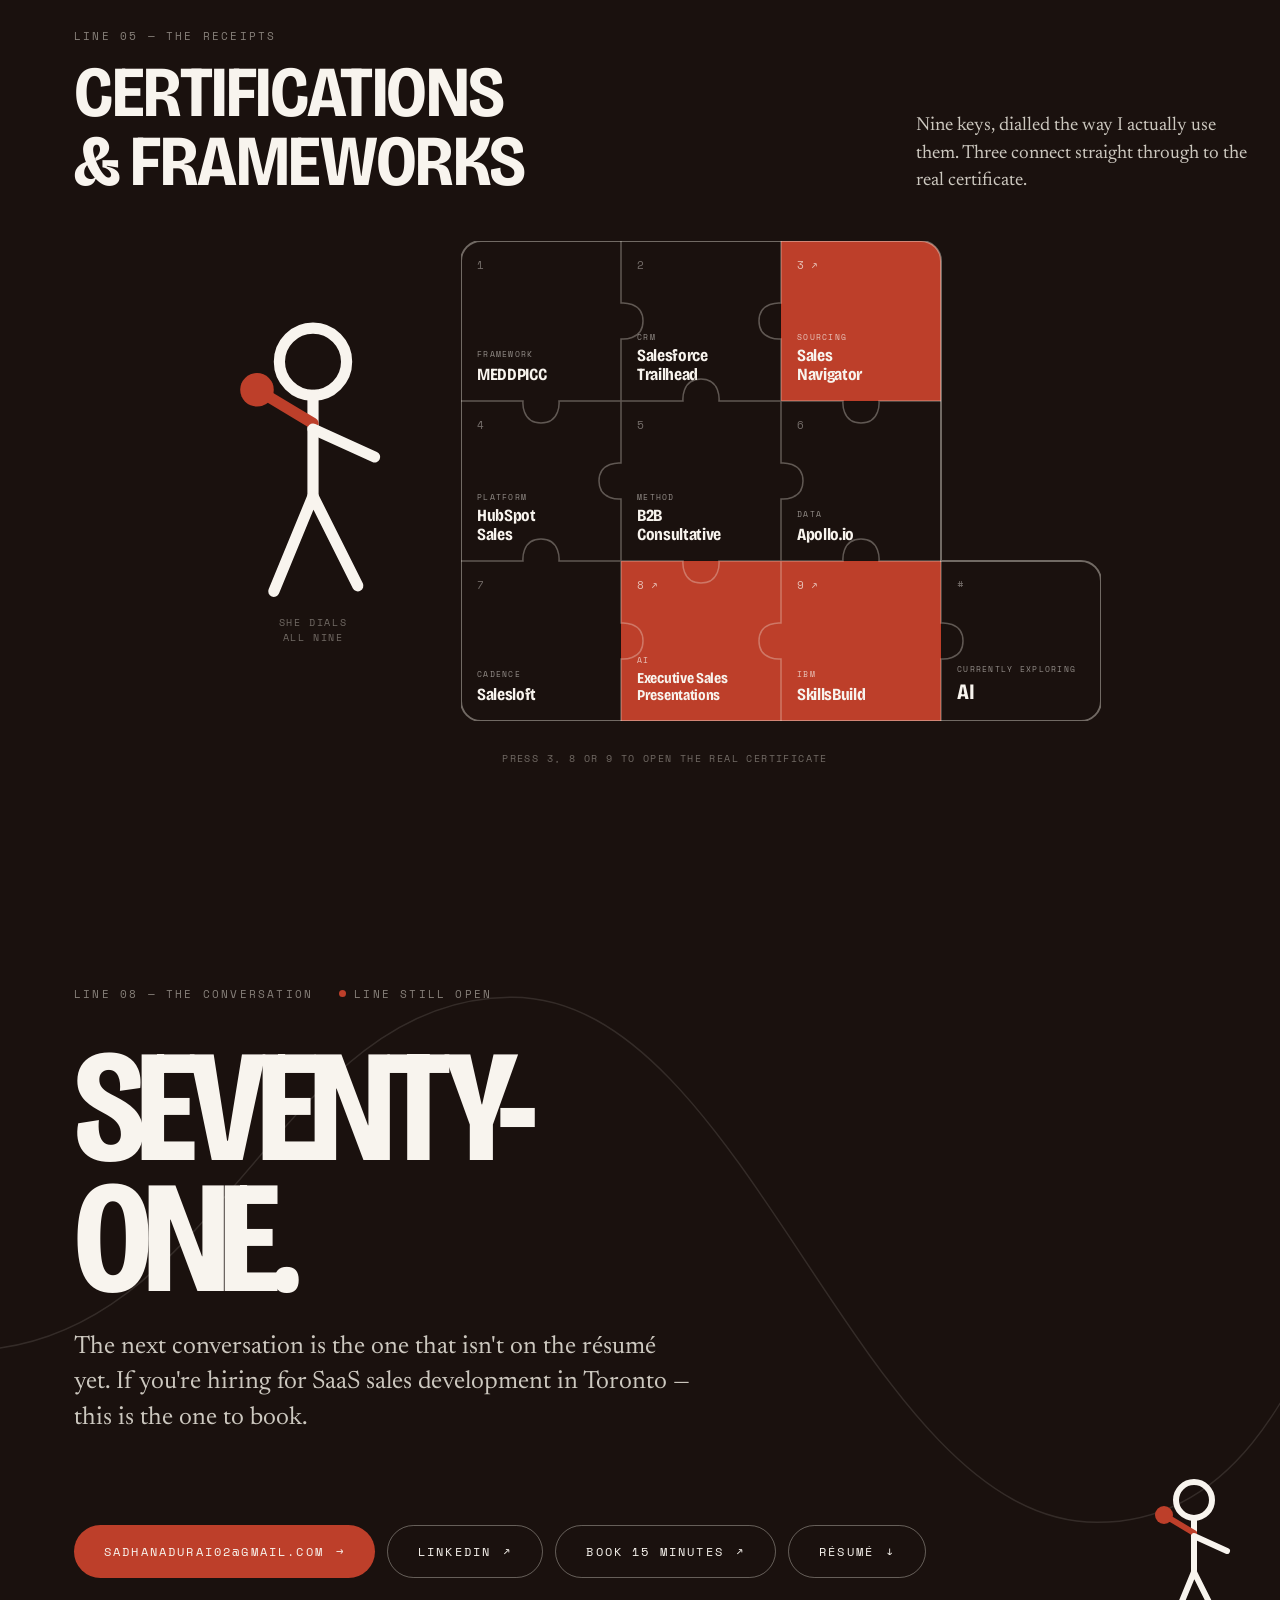
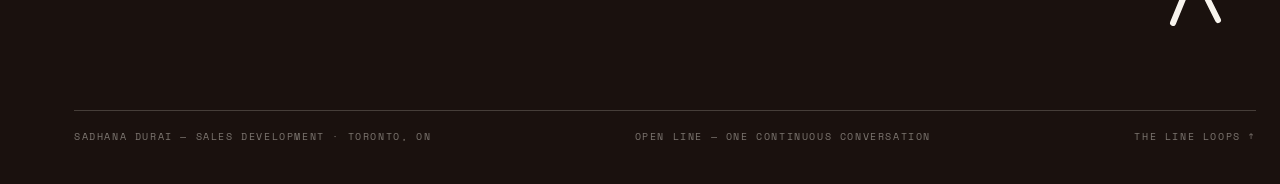
==== commit 620d2b70: "Add a branded social-share image for OG/Twitter cards Replaces the portrait (1700x2380, wrong aspect" ====
--- a/index.html
+++ b/index.html
@@ -17,10 +17,10 @@
 <meta property="og:title" content="Sadhana Durai | Sales Development Representative, Toronto">
 <meta property="og:description" content="Four years of outbound, 2x Bell ALL STAR, 40% call-to-meeting conversion rate. Open Line: a portfolio told as one continuous conversation.">
 <meta property="og:url" content="https://sadhanadurai.me/">
-<meta property="og:image" content="https://sadhanadurai.me/assets/portrait.jpg">
-<meta property="og:image:width" content="1700">
-<meta property="og:image:height" content="2380">
-<meta property="og:image:alt" content="Portrait of Sadhana Durai">
+<meta property="og:image" content="https://sadhanadurai.me/assets/og-image.png">
+<meta property="og:image:width" content="1200">
+<meta property="og:image:height" content="630">
+<meta property="og:image:alt" content="Sadhana Durai — Open Line. Toronto, SDR/BDR, ready now. 2x Bell ALL STAR, 40% call-to-meeting, 4+ years outbound.">
 <meta property="og:locale" content="en_CA">
 <meta property="profile:first_name" content="Sadhana">
 <meta property="profile:last_name" content="Durai">
@@ -29,7 +29,7 @@
 <meta name="twitter:card" content="summary_large_image">
 <meta name="twitter:title" content="Sadhana Durai | Sales Development Representative, Toronto">
 <meta name="twitter:description" content="Four years of outbound, 2x Bell ALL STAR, 40% call-to-meeting conversion rate.">
-<meta name="twitter:image" content="https://sadhanadurai.me/assets/portrait.jpg">
+<meta name="twitter:image" content="https://sadhanadurai.me/assets/og-image.png">
 
 <link rel="preconnect" href="https://fonts.googleapis.com">
 <link rel="preconnect" href="https://fonts.gstatic.com" crossorigin>
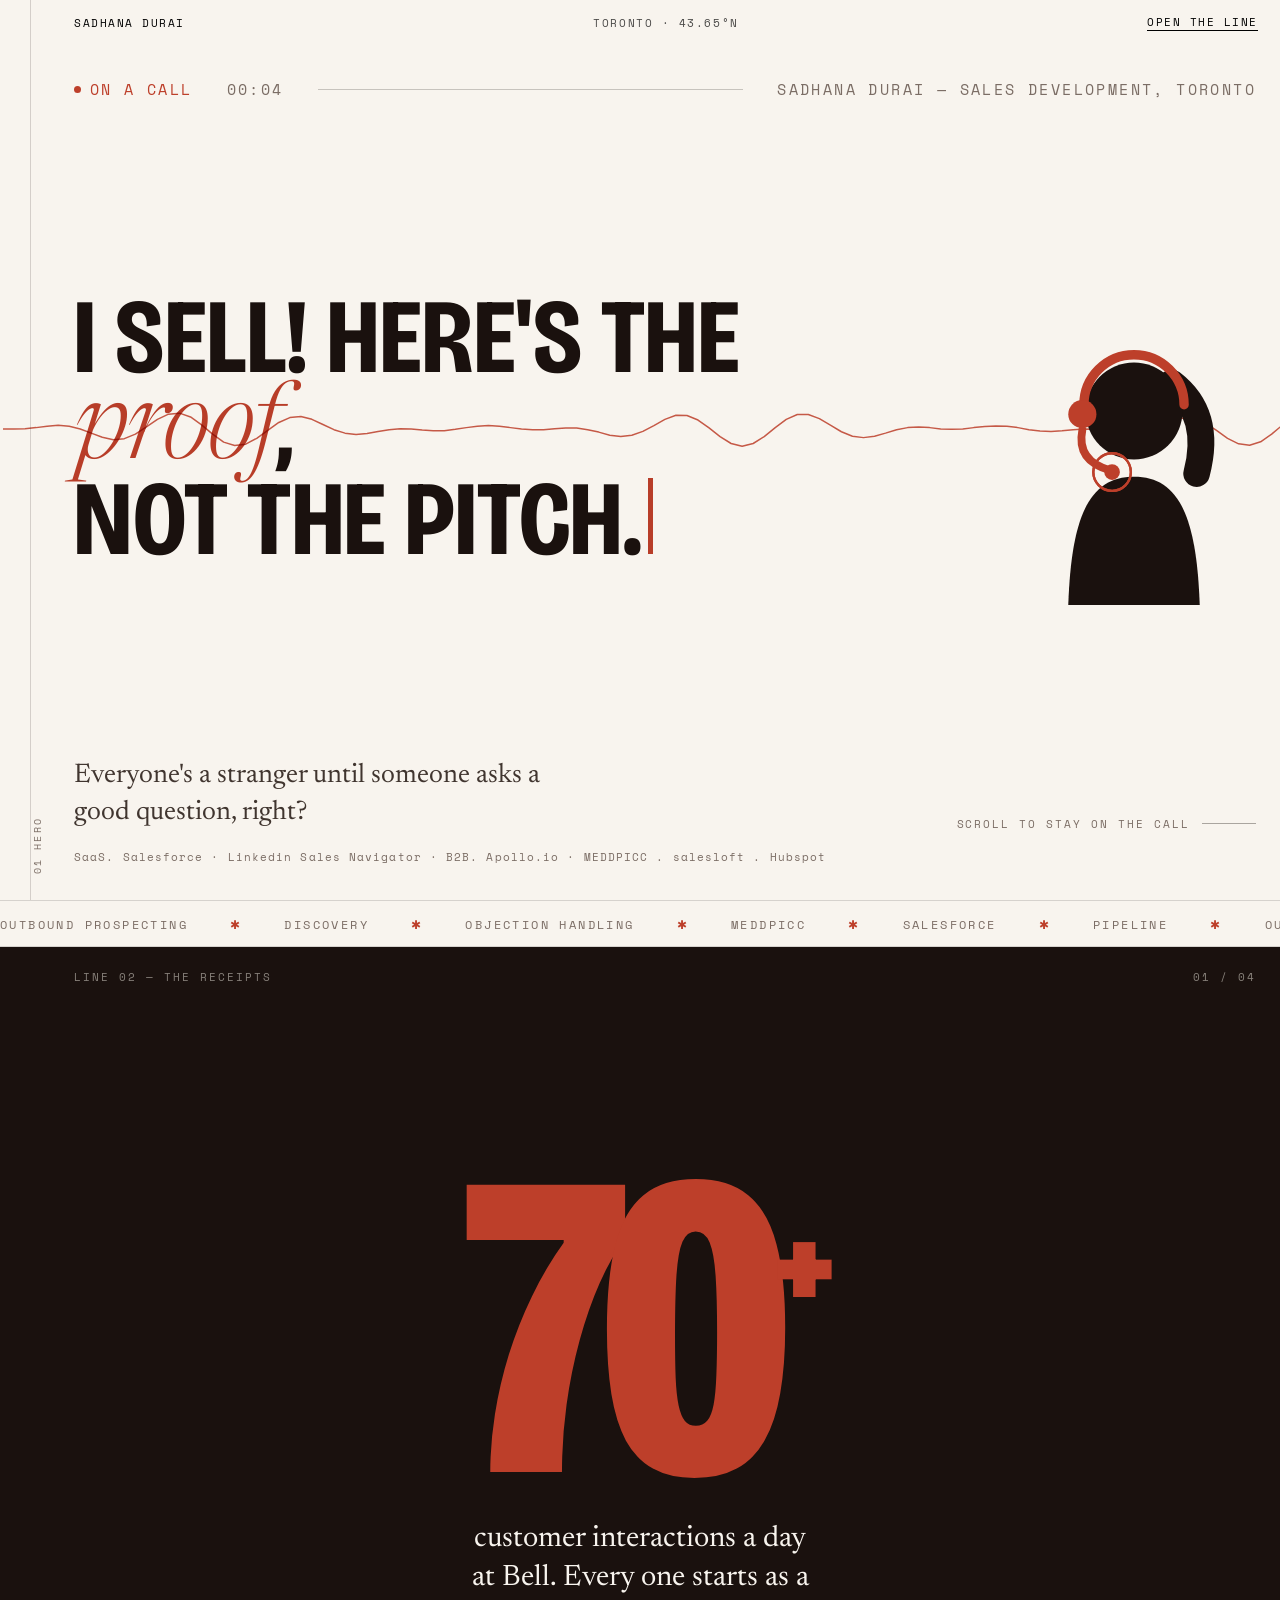
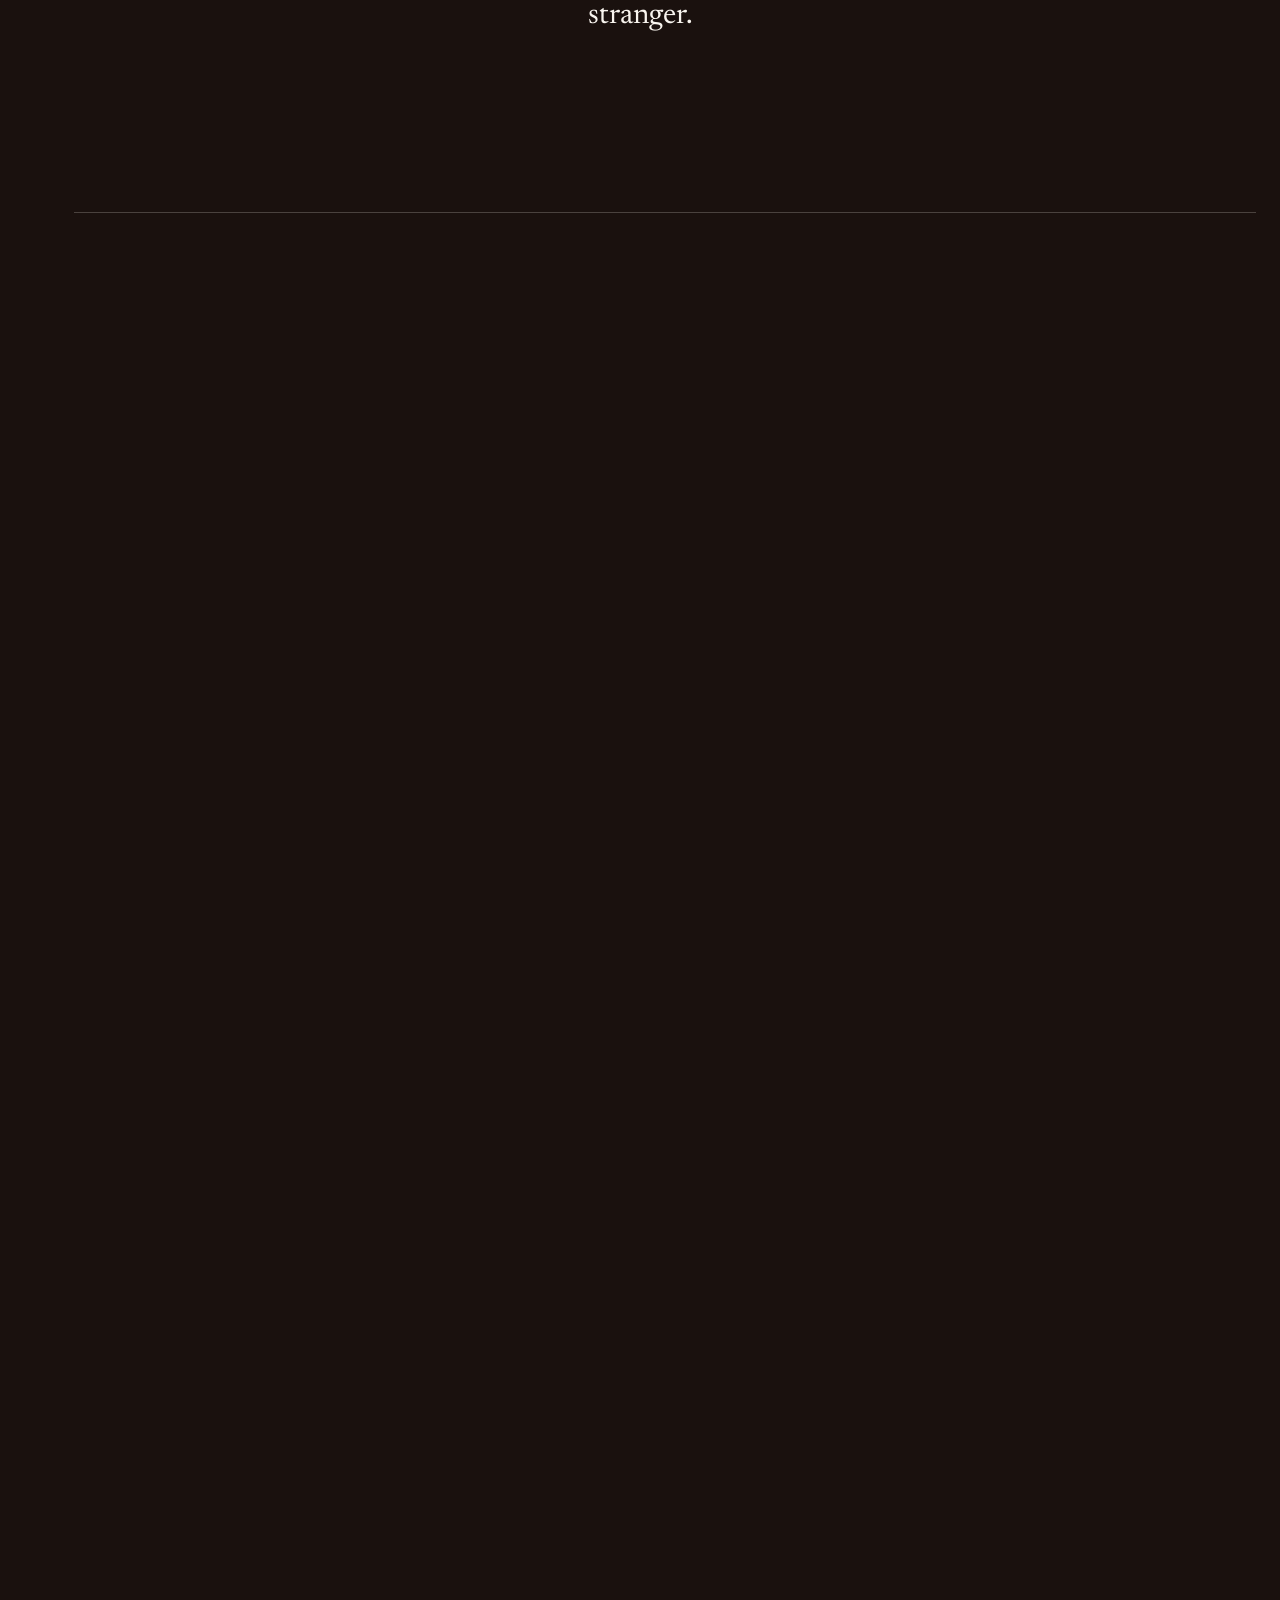
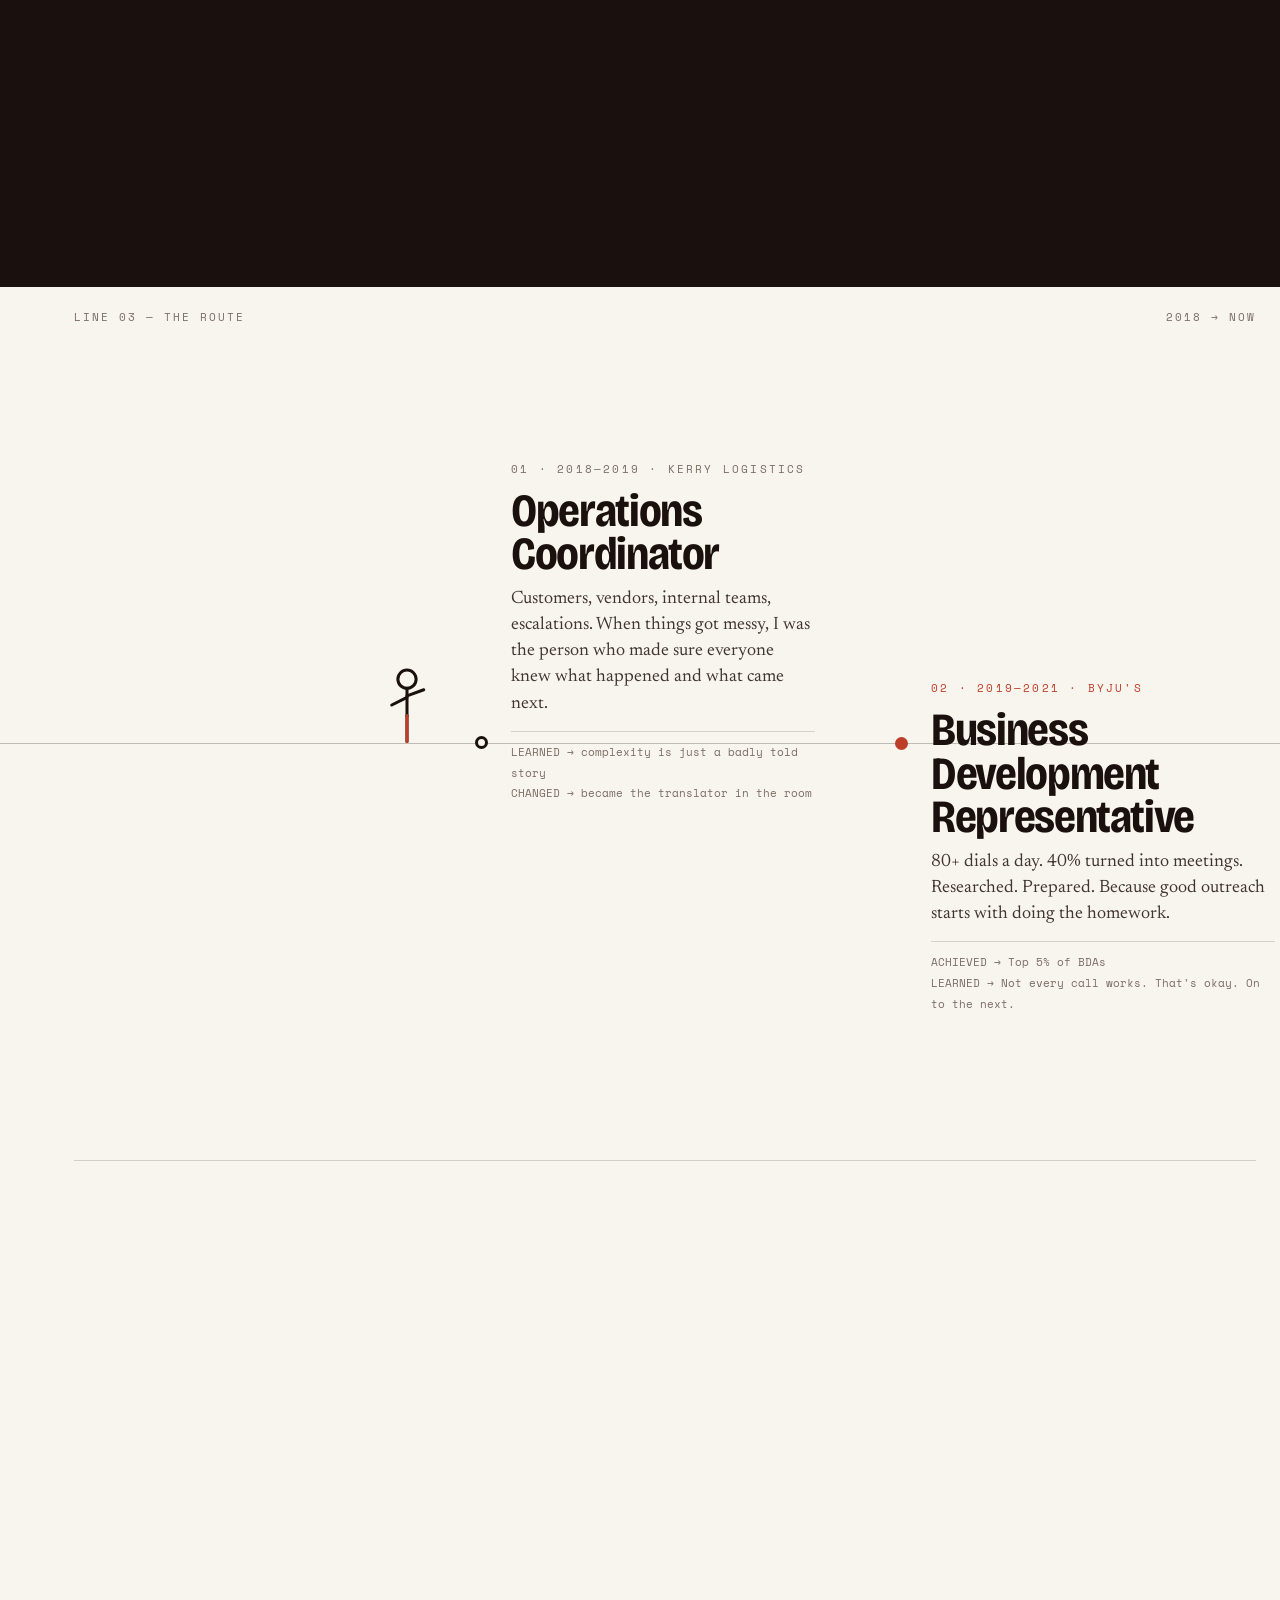
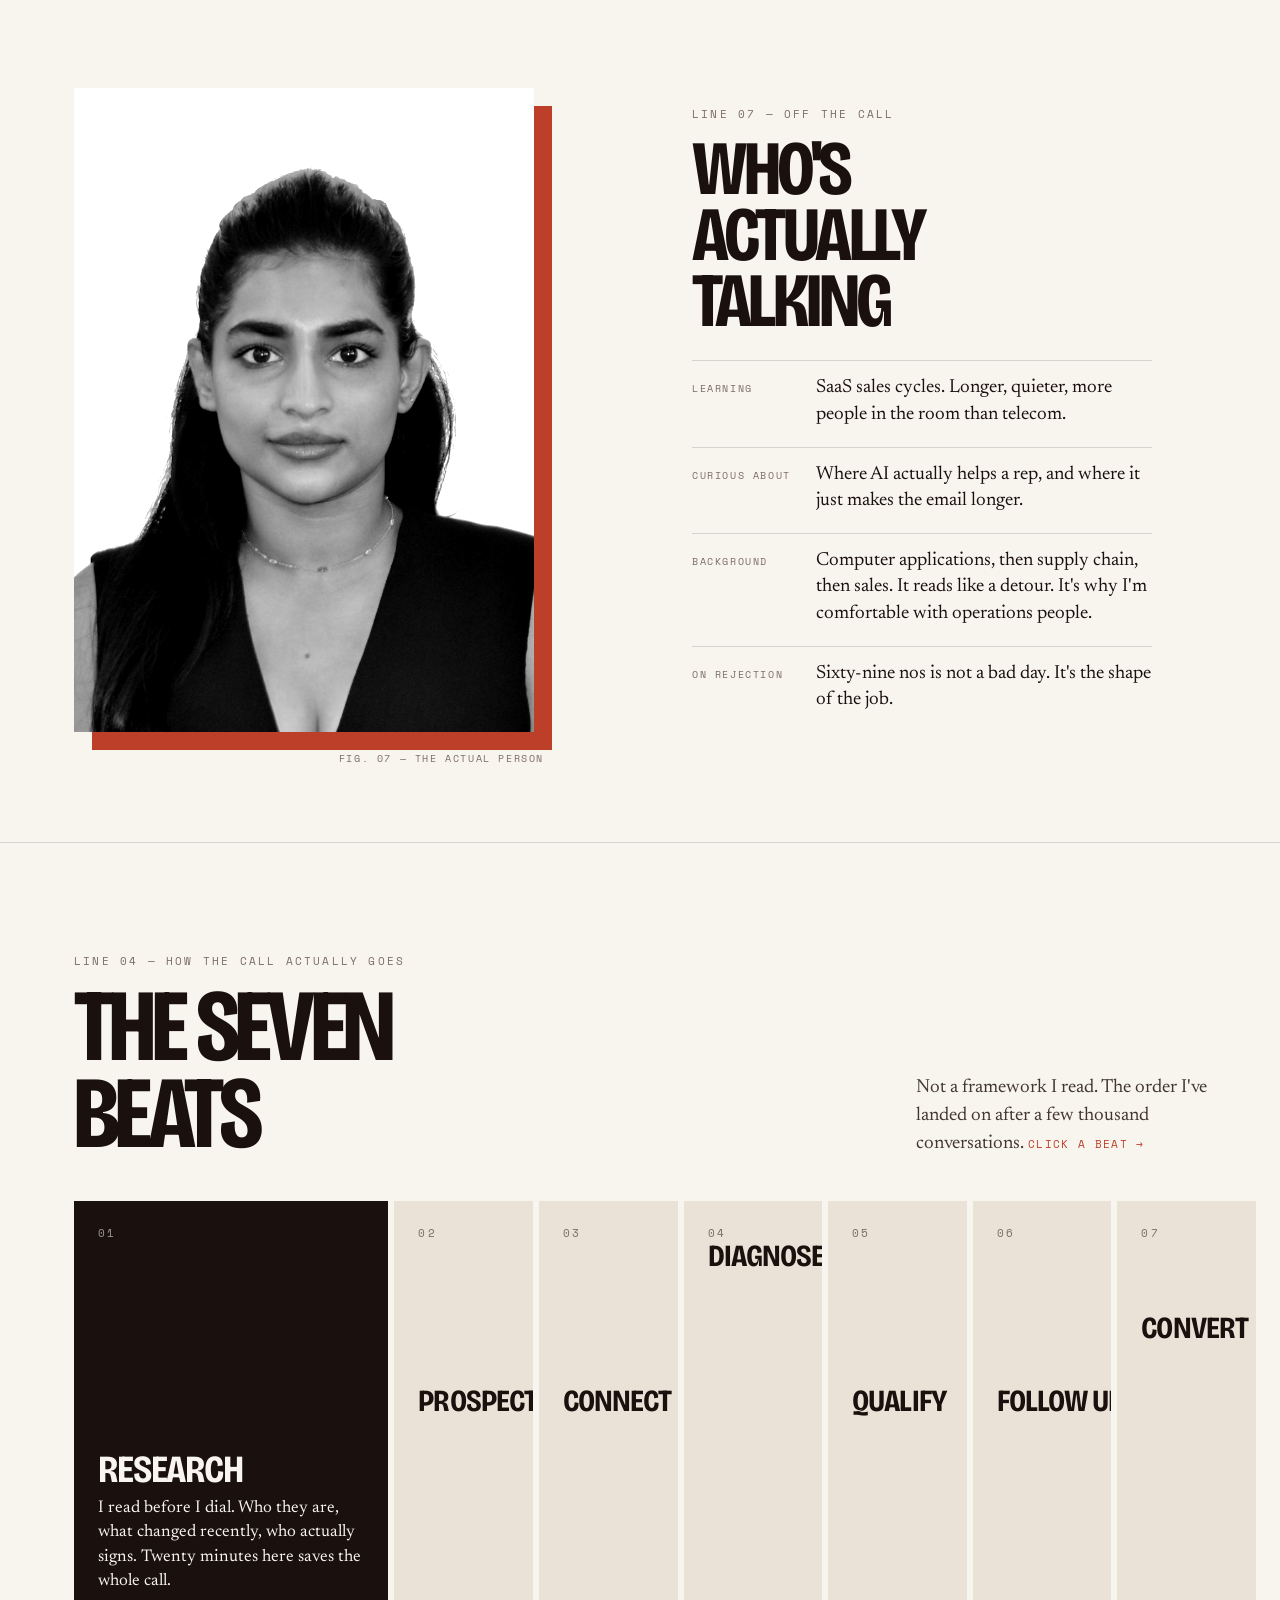
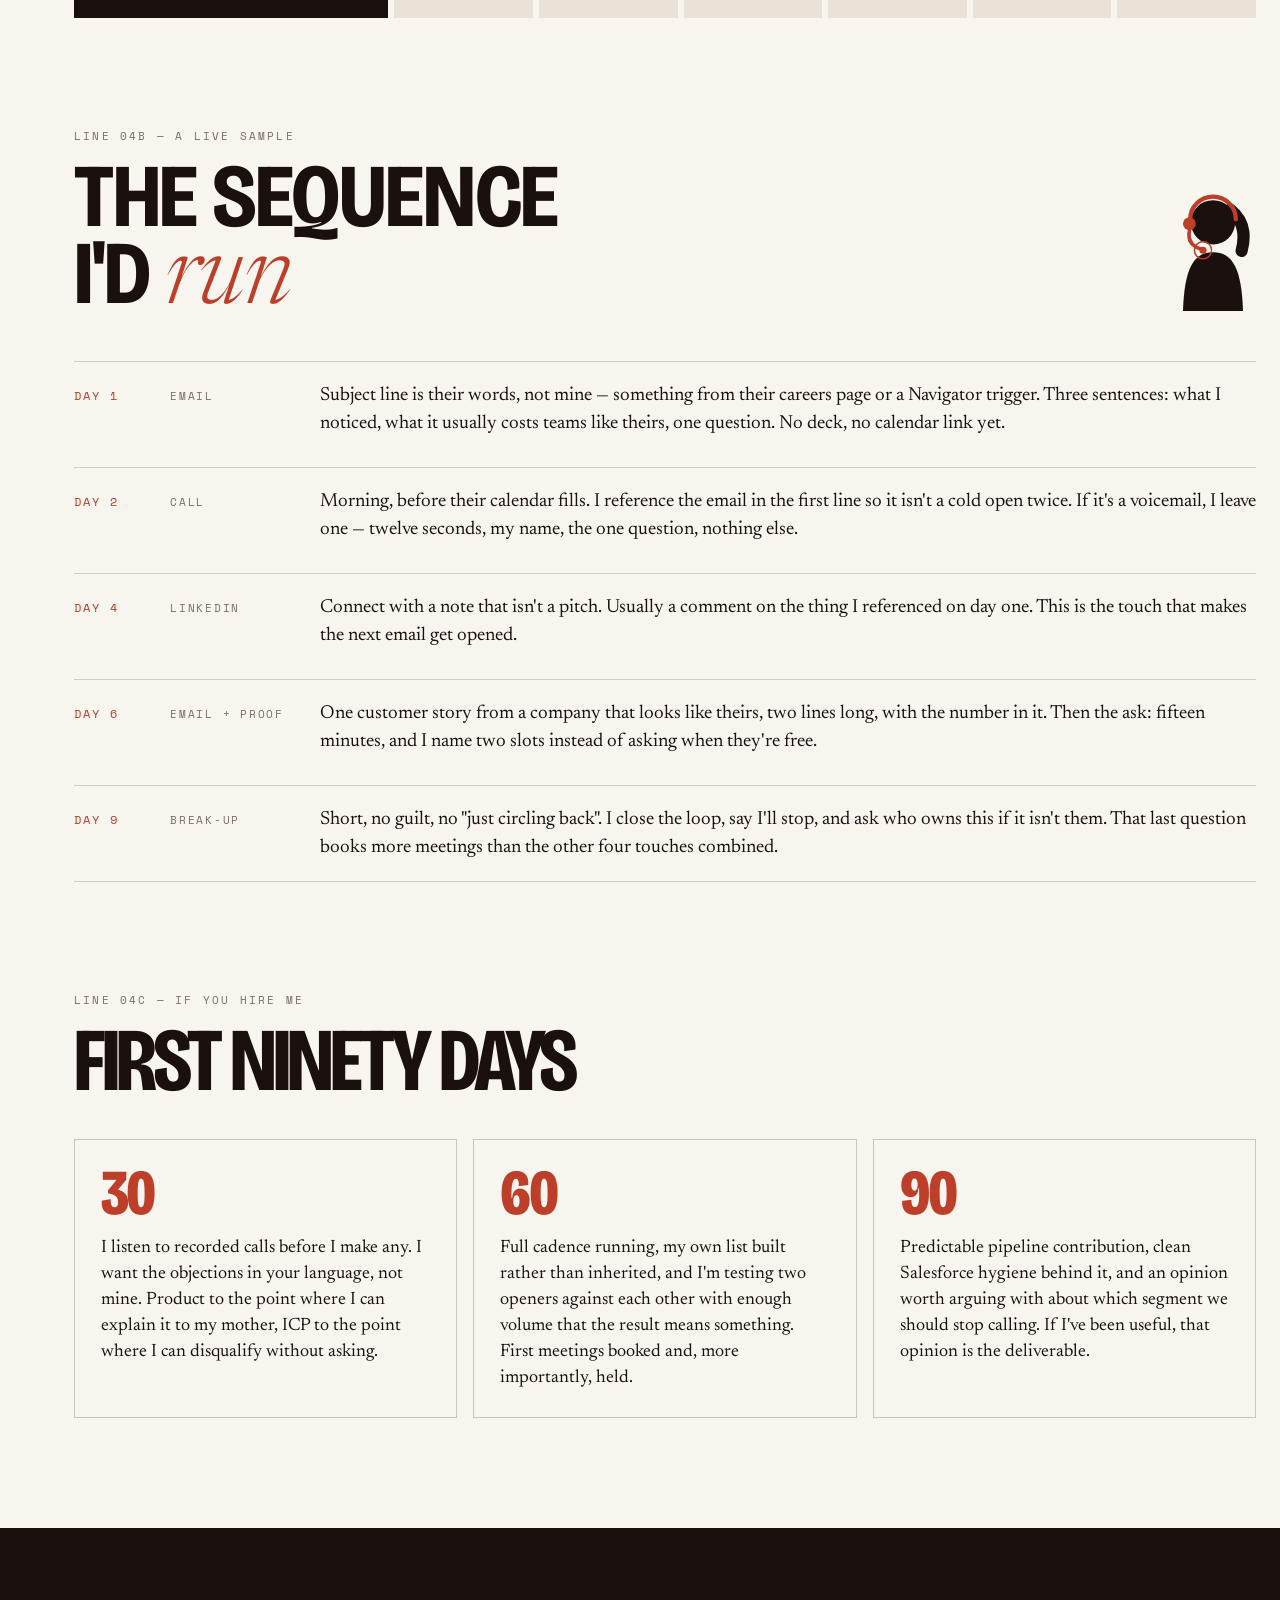
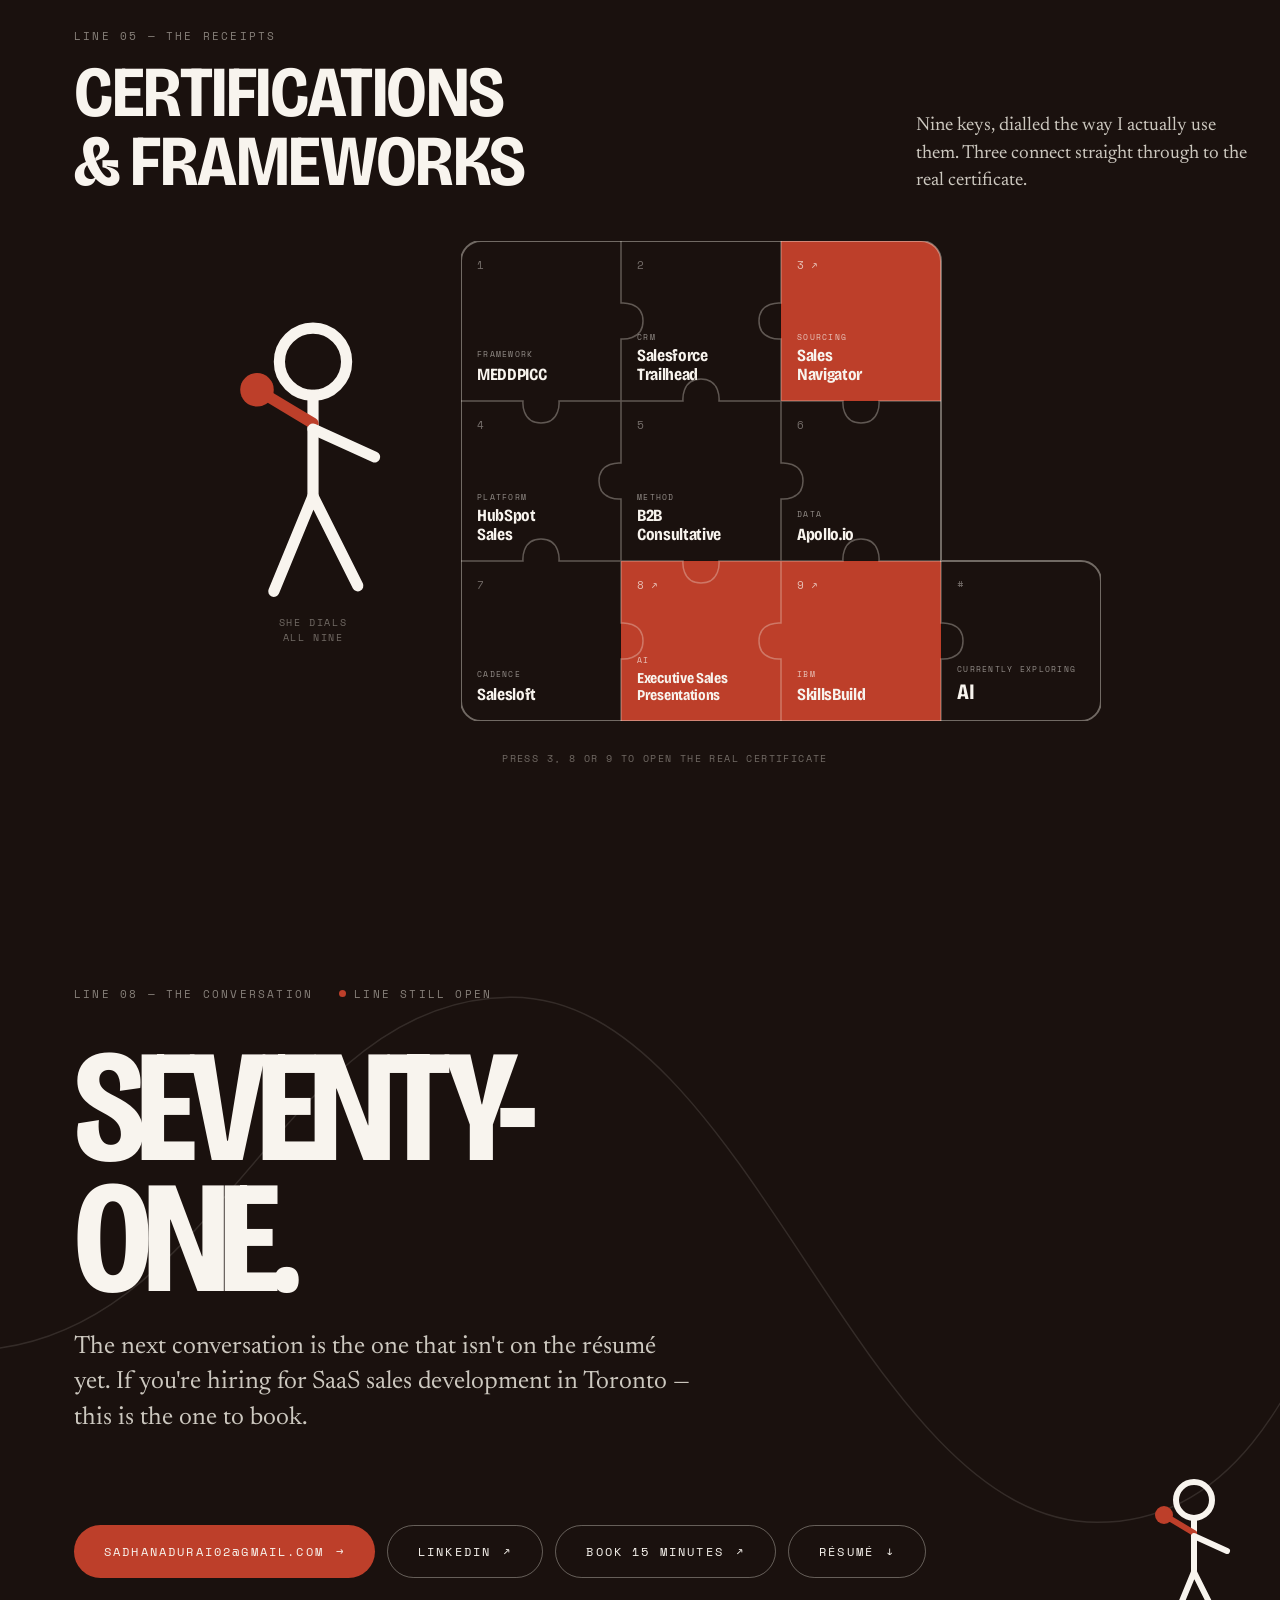
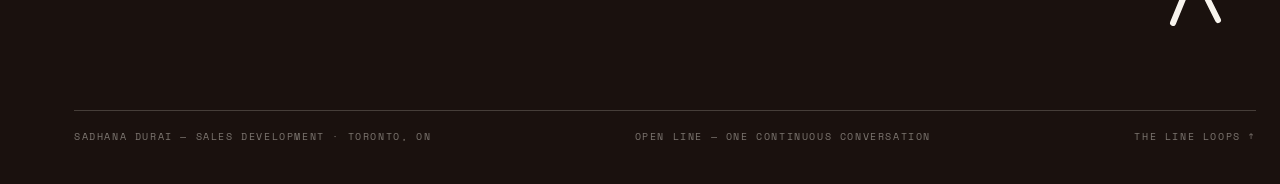
==== commit e54d088c: "Replace share thumbnail with three-scene illustrated story Swaps the text-headline OG image for a si" ====
--- a/index.html
+++ b/index.html
@@ -20,7 +20,7 @@
 <meta property="og:image" content="https://sadhanadurai.me/assets/og-image.png">
 <meta property="og:image:width" content="1200">
 <meta property="og:image:height" content="630">
-<meta property="og:image:alt" content="Sadhana Durai — Open Line. Toronto, SDR/BDR, ready now. 2x Bell ALL STAR, 40% call-to-meeting, 4+ years outbound.">
+<meta property="og:image:alt" content="Sadhana Durai — Open Line. An illustrated figure moves through three moments: the call, the pipeline, the next move. Toronto, SDR/BDR.">
 <meta property="og:locale" content="en_CA">
 <meta property="profile:first_name" content="Sadhana">
 <meta property="profile:last_name" content="Durai">
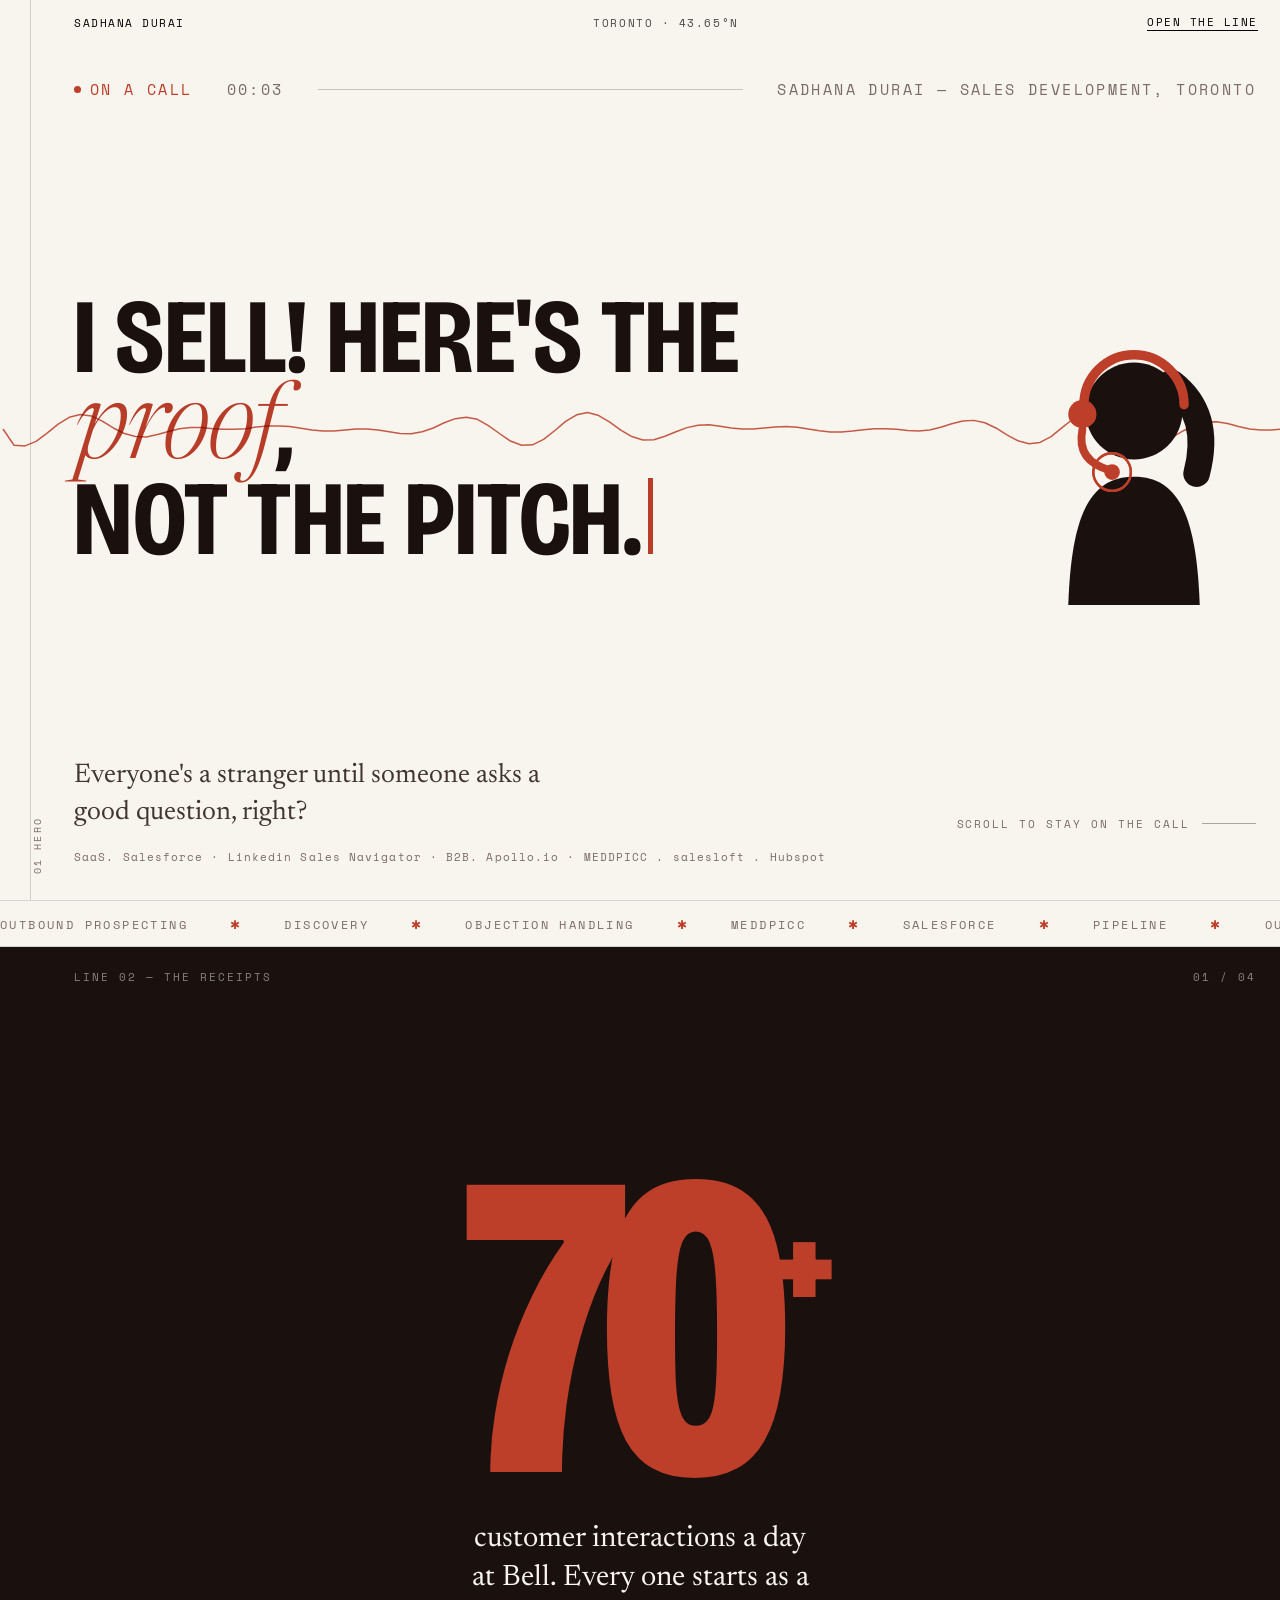
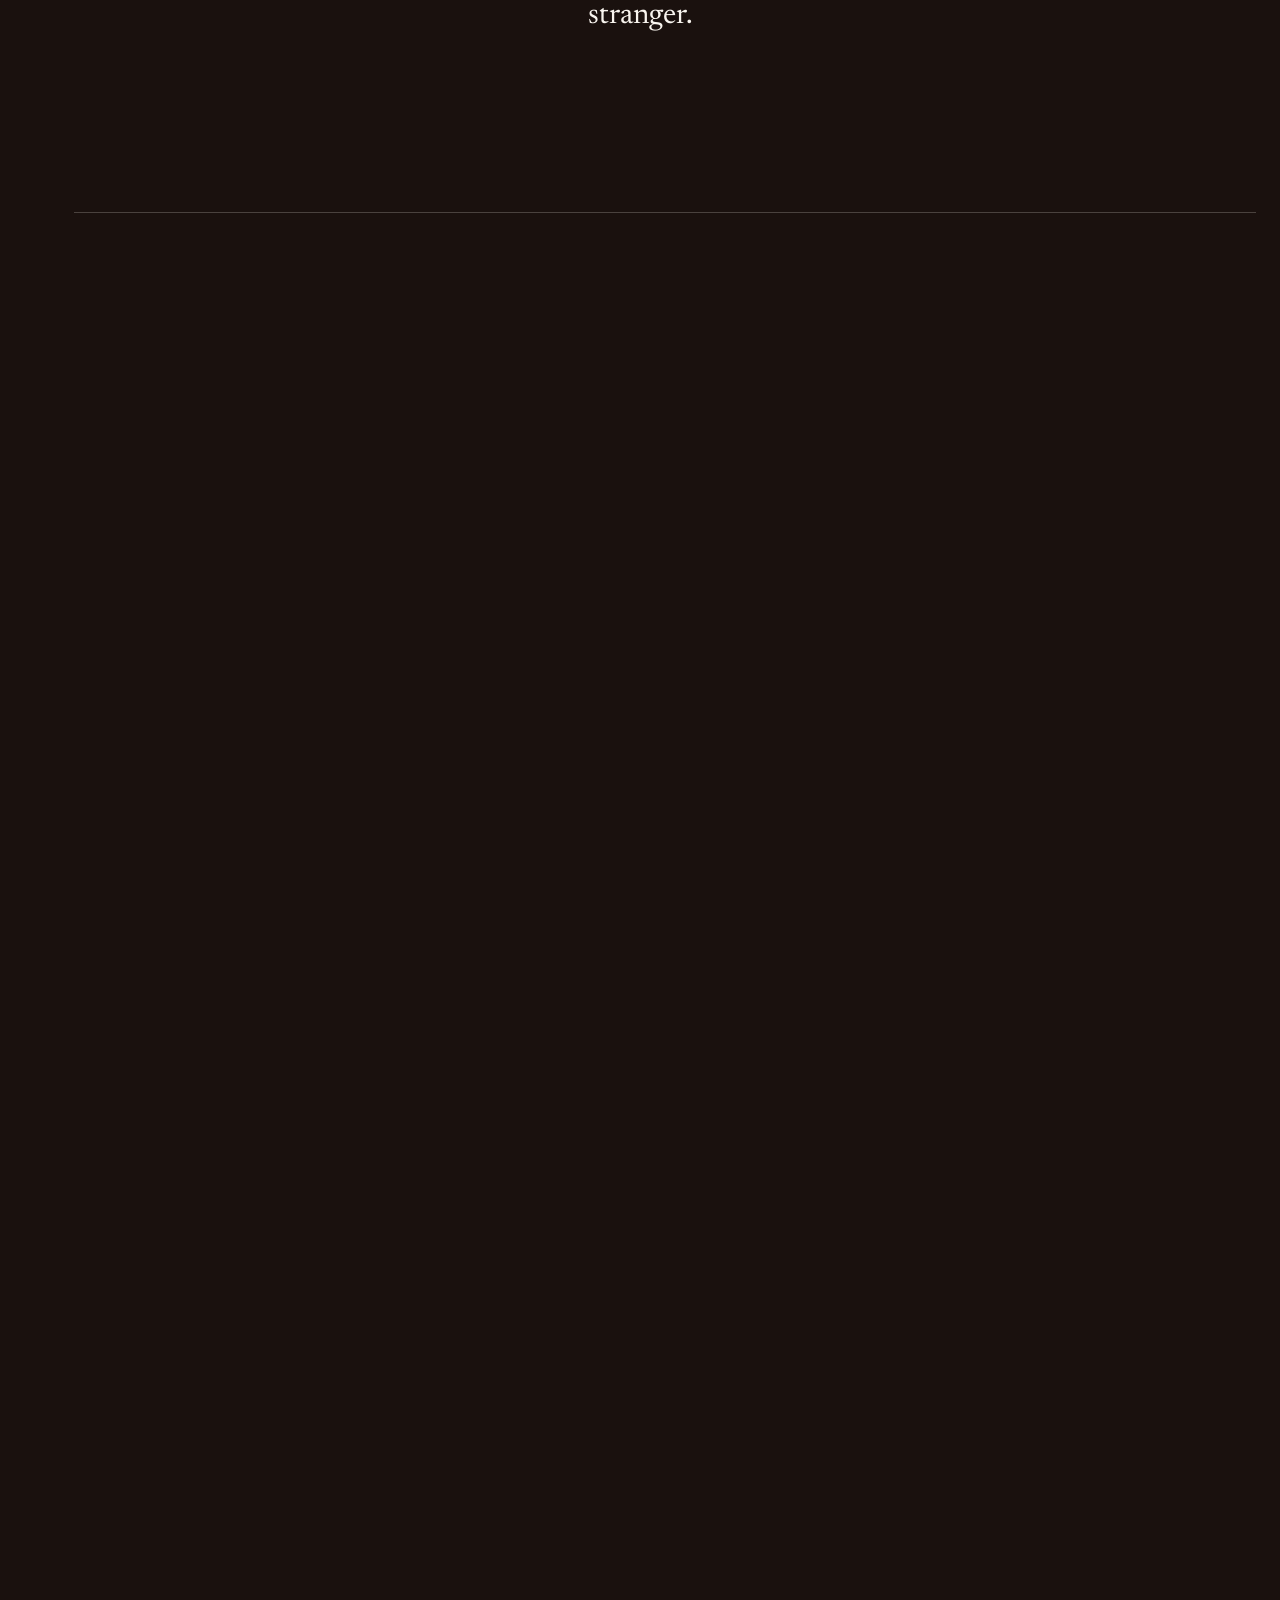
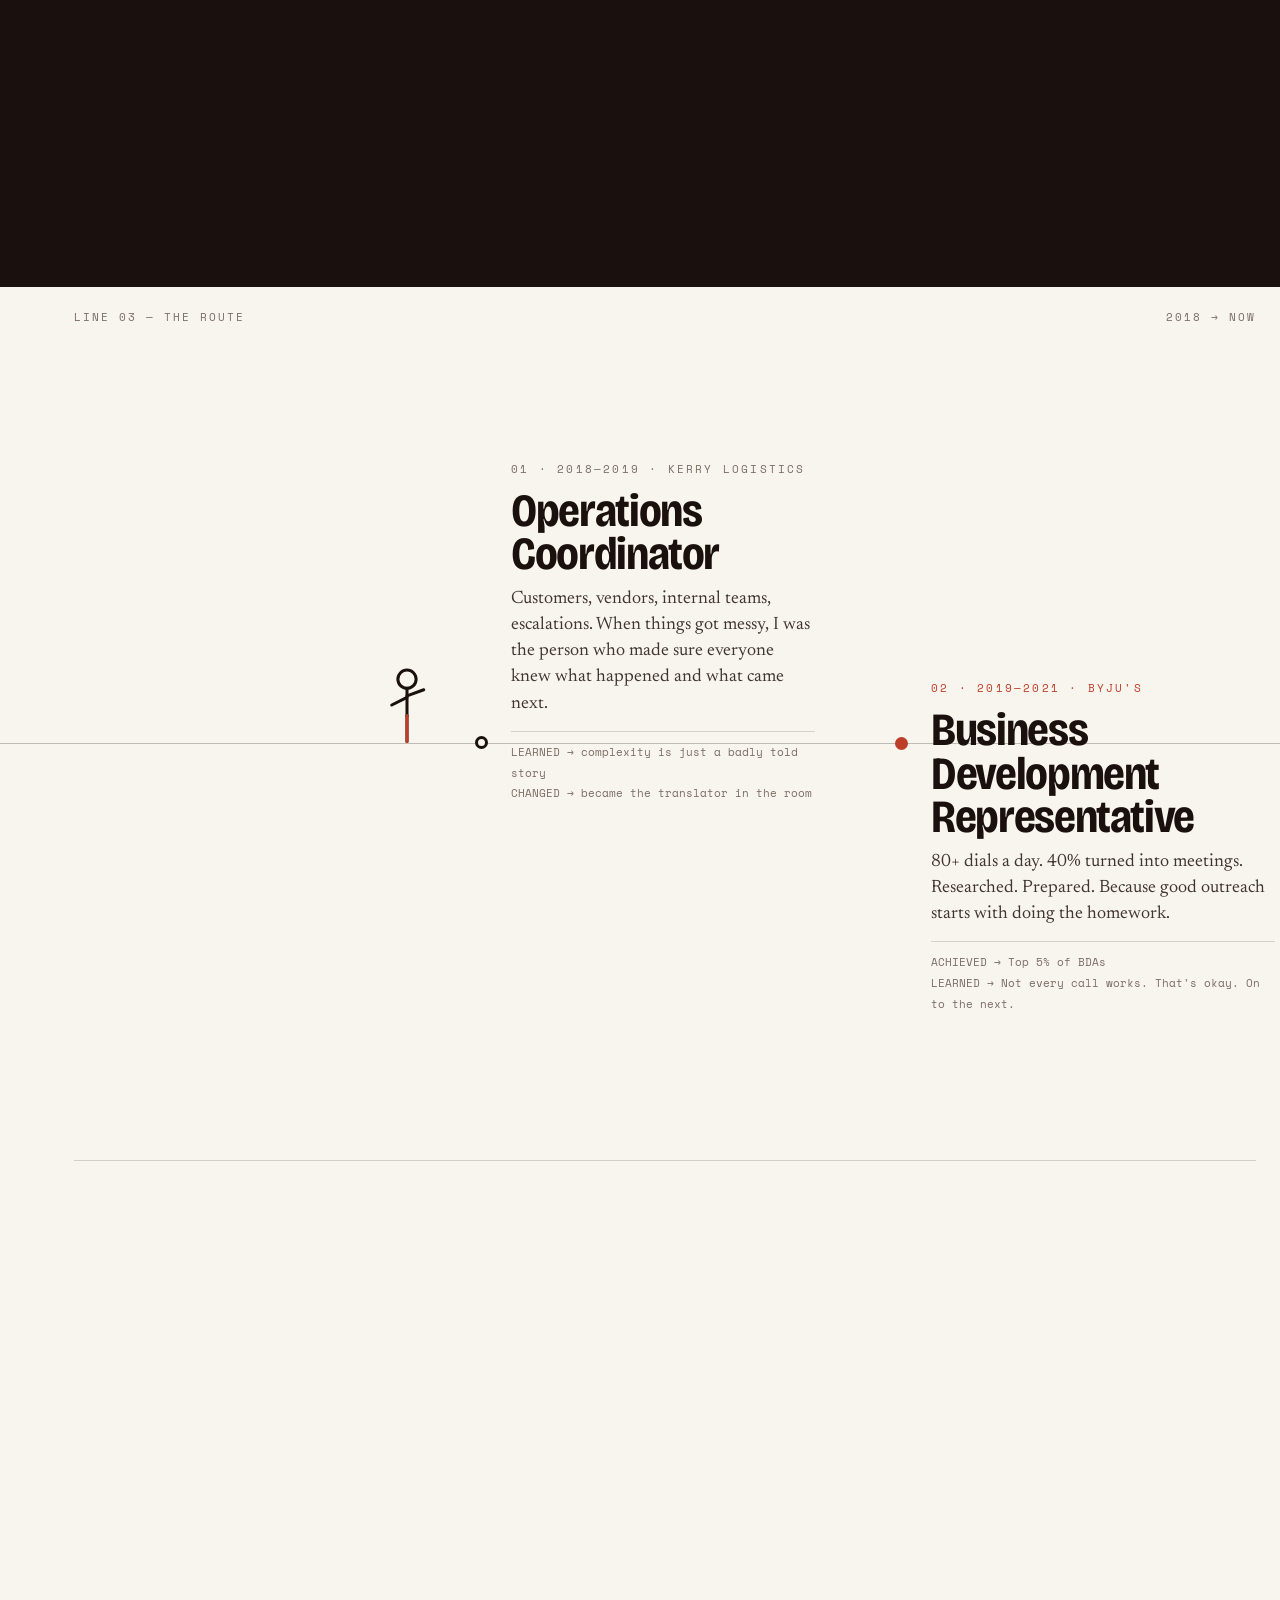
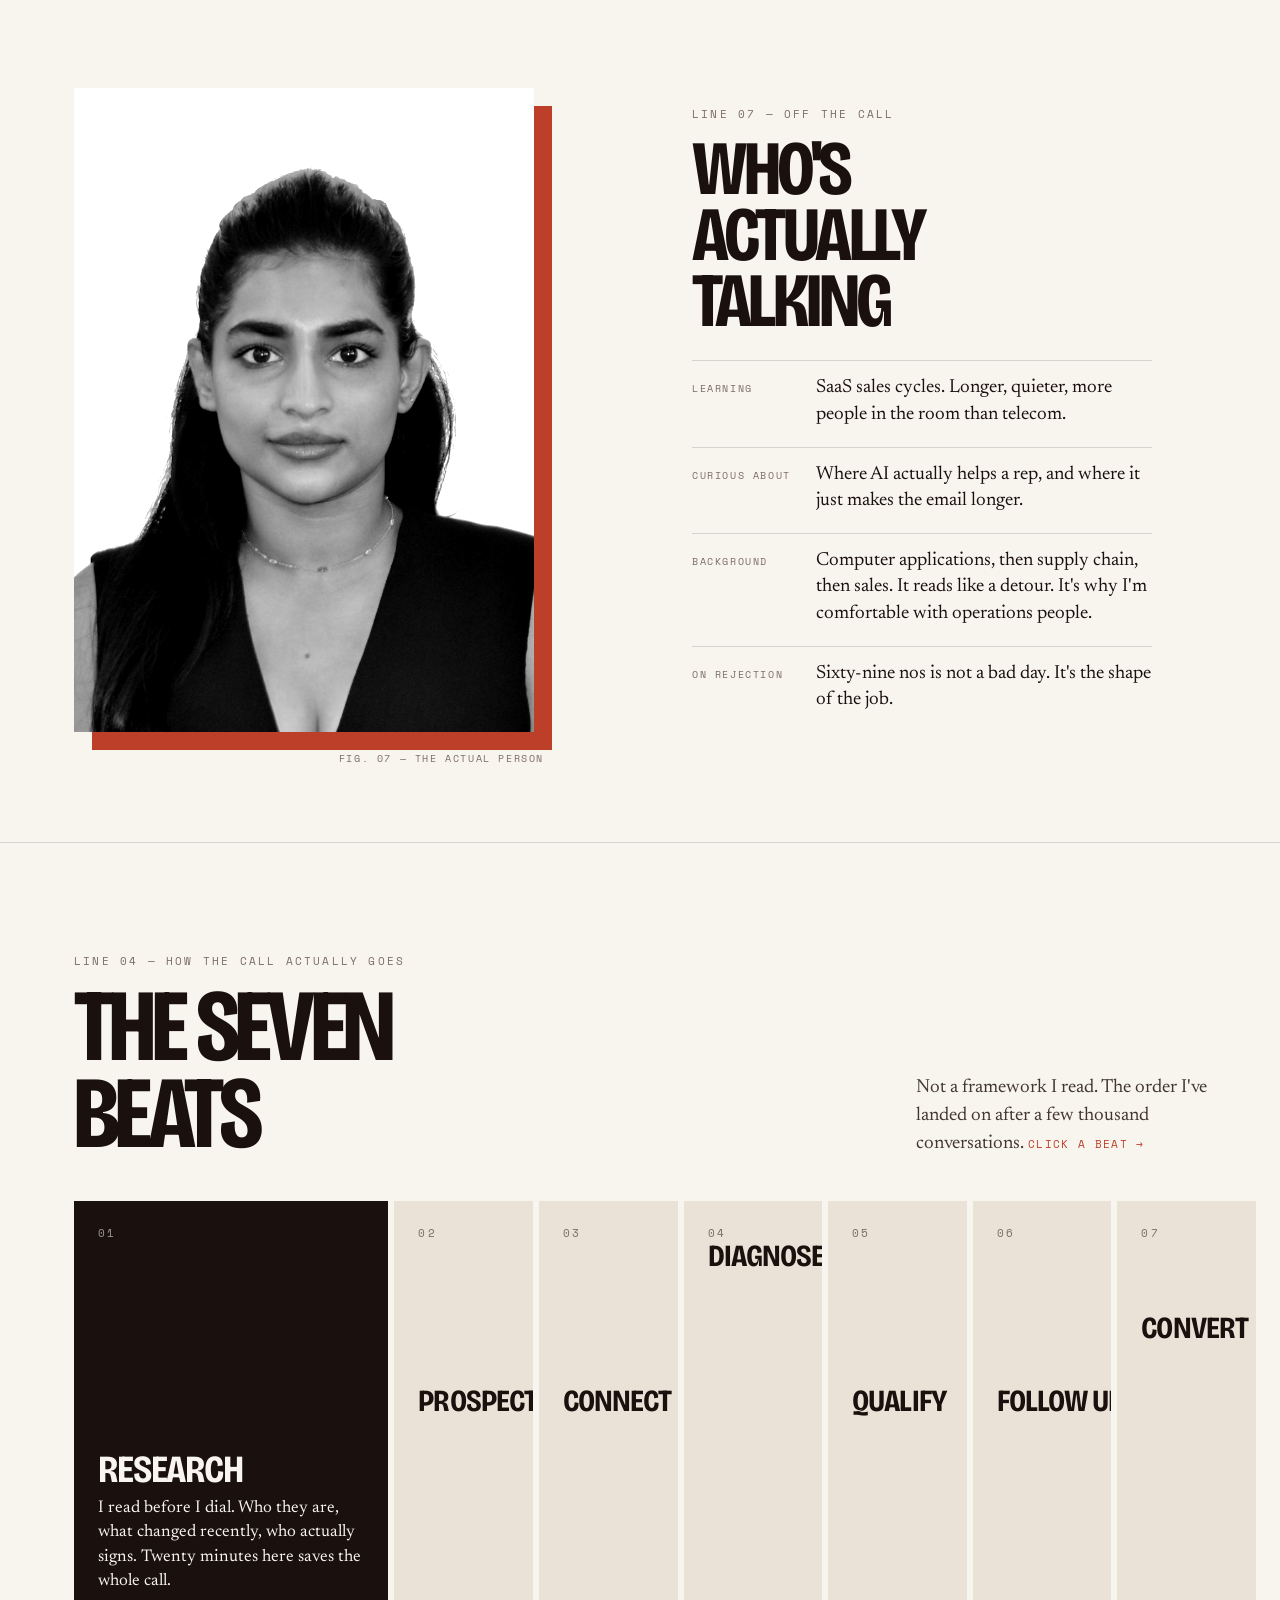
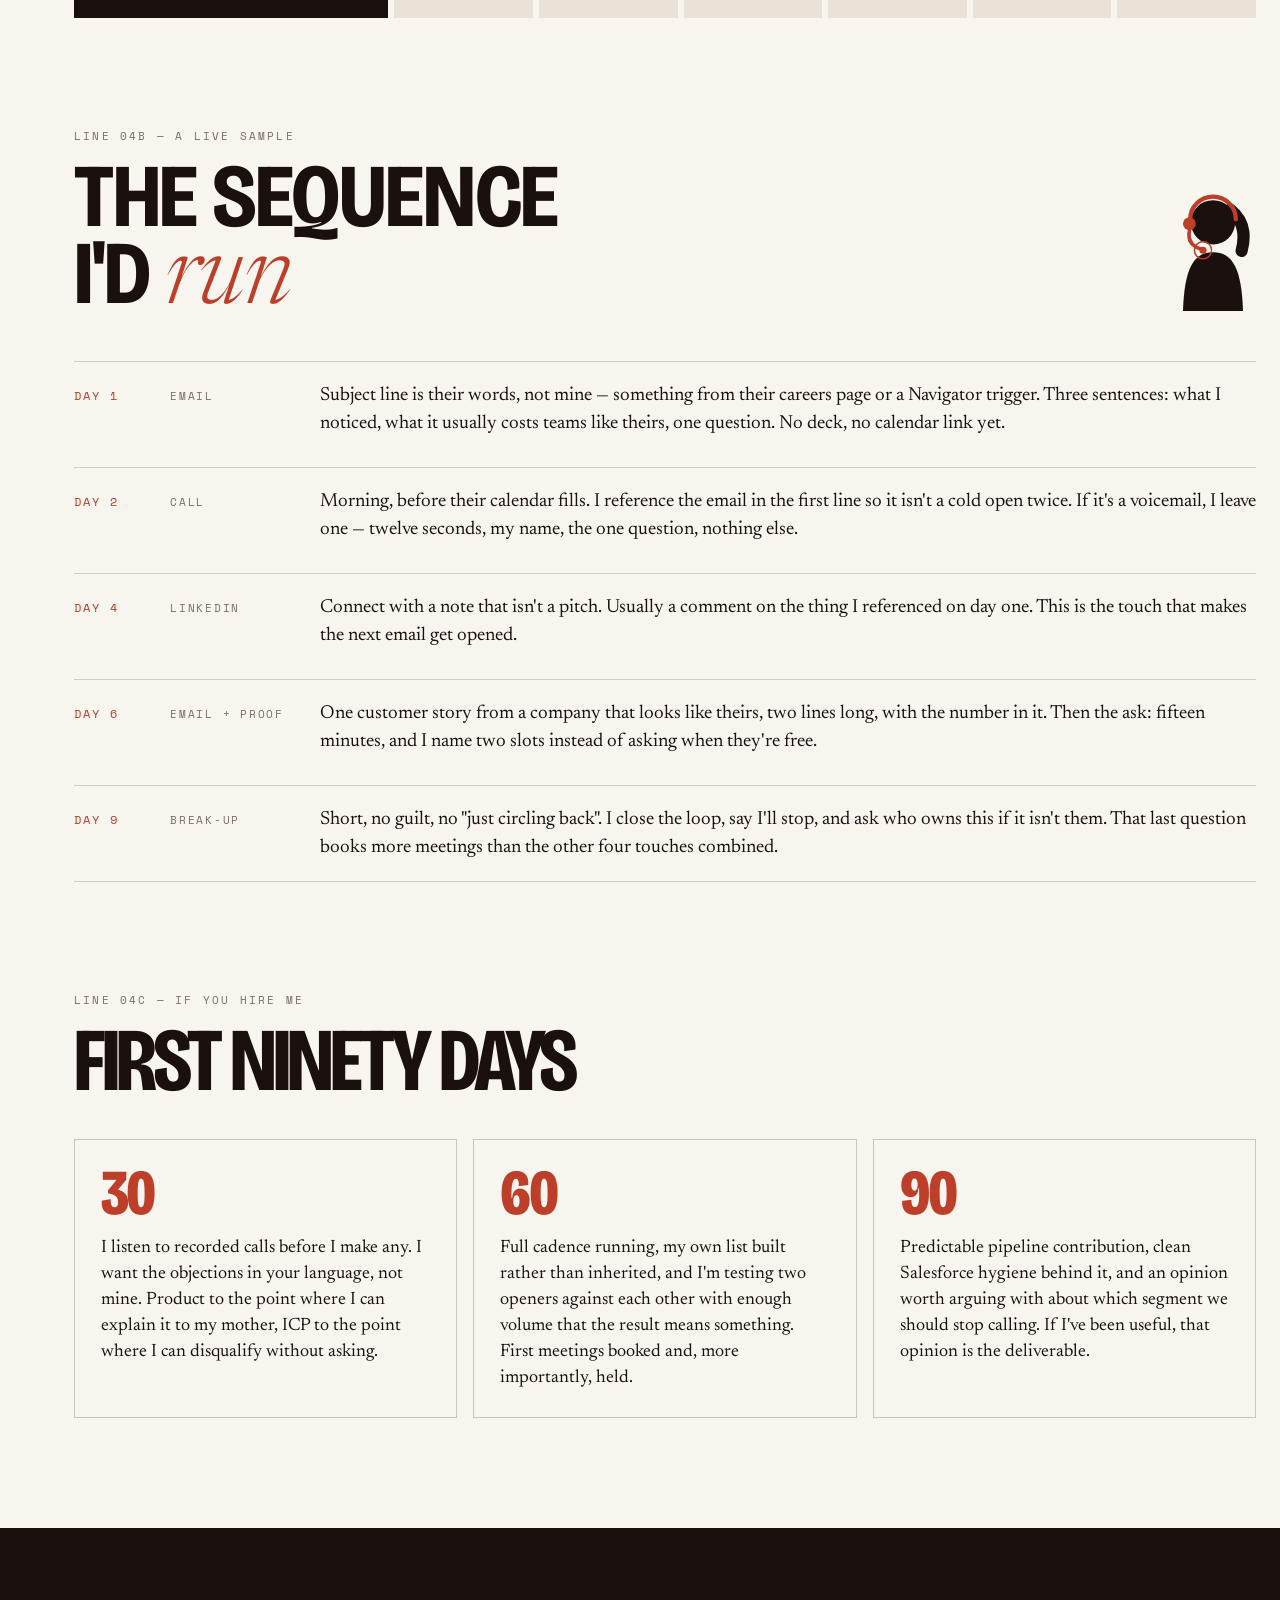
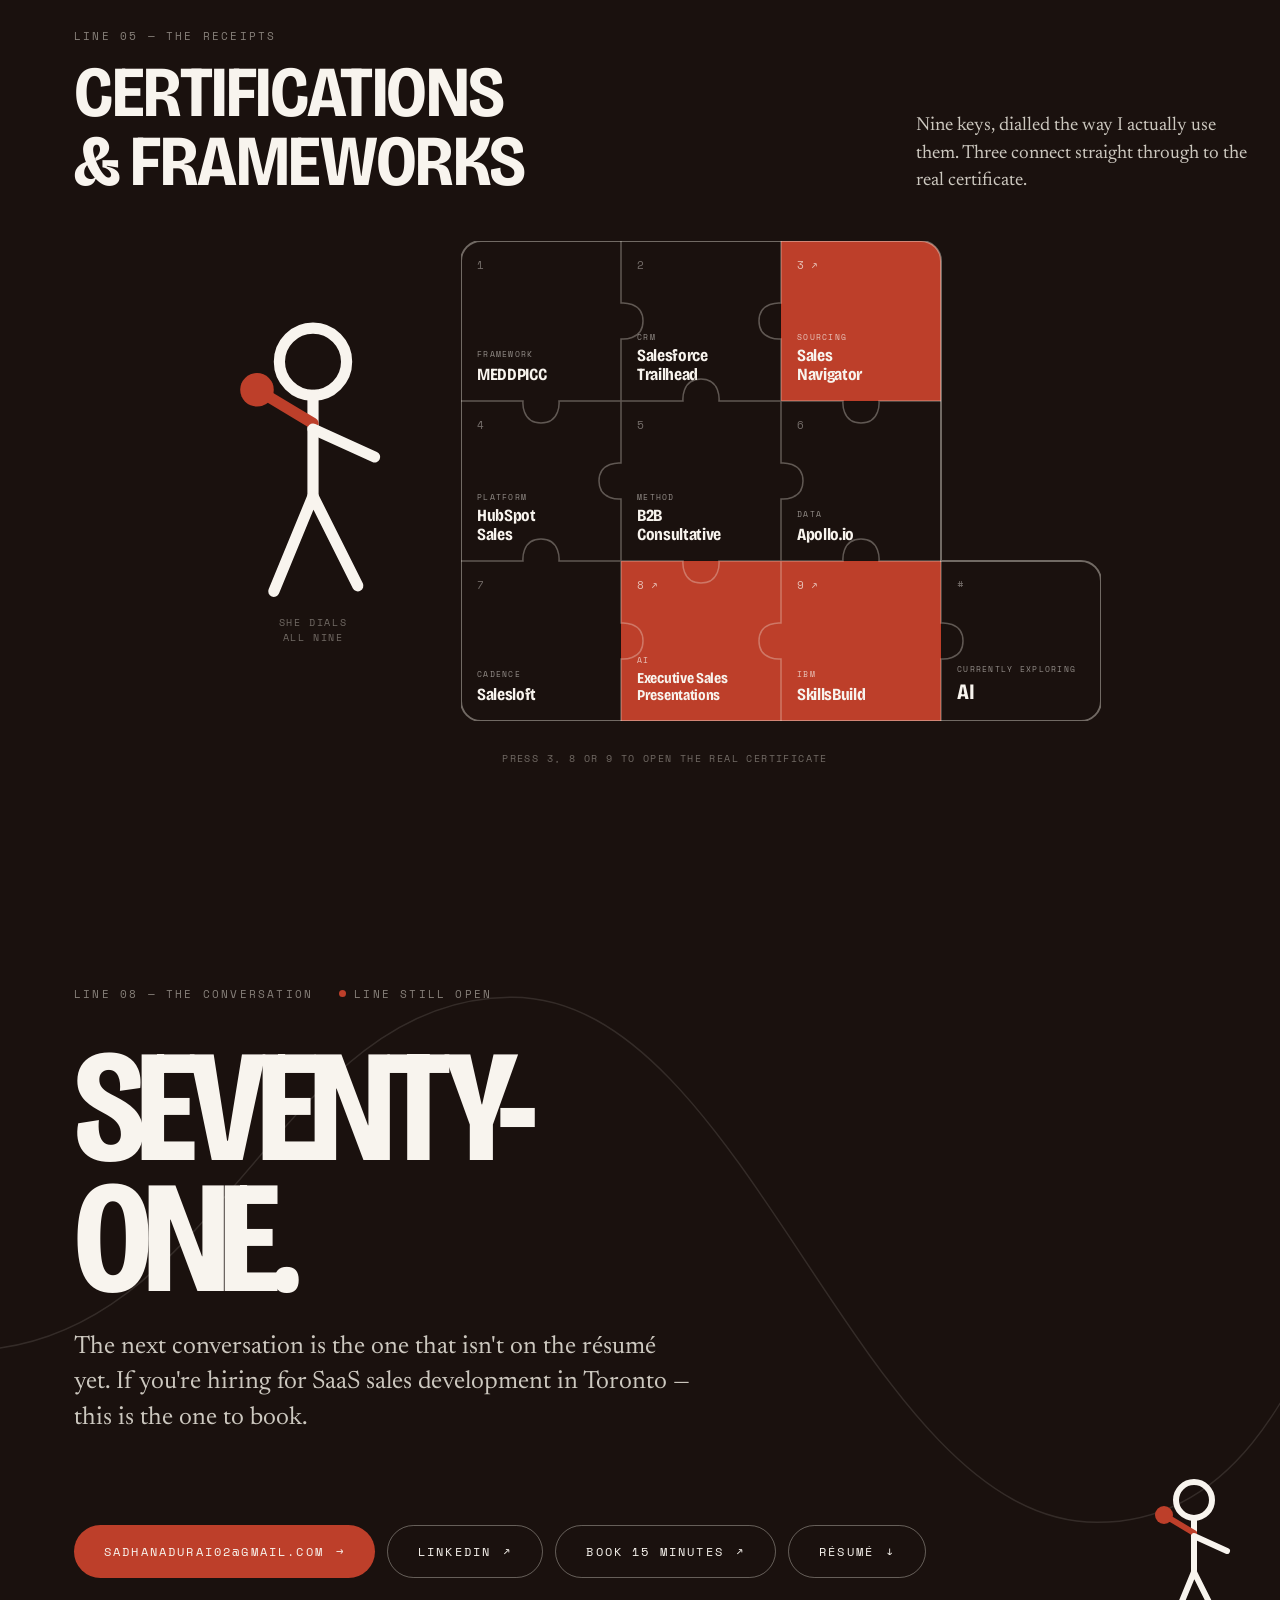
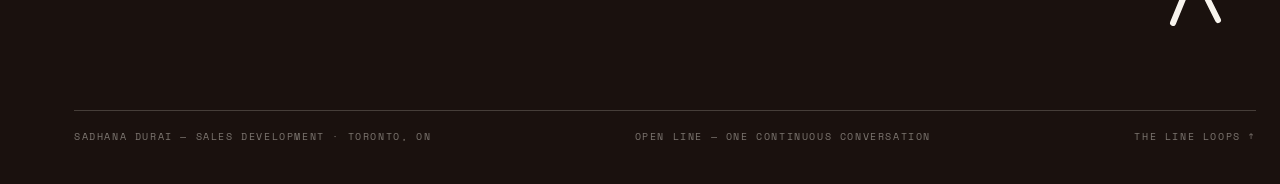
==== commit e54d4f14: "Replace share thumbnail with "Beyond the Sale" headline card Swaps the illustrated thumbnail for a c" ====
--- a/index.html
+++ b/index.html
@@ -20,7 +20,7 @@
 <meta property="og:image" content="https://sadhanadurai.me/assets/og-image.png">
 <meta property="og:image:width" content="1200">
 <meta property="og:image:height" content="630">
-<meta property="og:image:alt" content="Sadhana Durai — Open Line. An illustrated figure moves through three moments: the call, the pipeline, the next move. Toronto, SDR/BDR.">
+<meta property="og:image:alt" content="Beyond the Sale — Sadhana Durai, Open Line. Toronto, SDR/BDR.">
 <meta property="og:locale" content="en_CA">
 <meta property="profile:first_name" content="Sadhana">
 <meta property="profile:last_name" content="Durai">
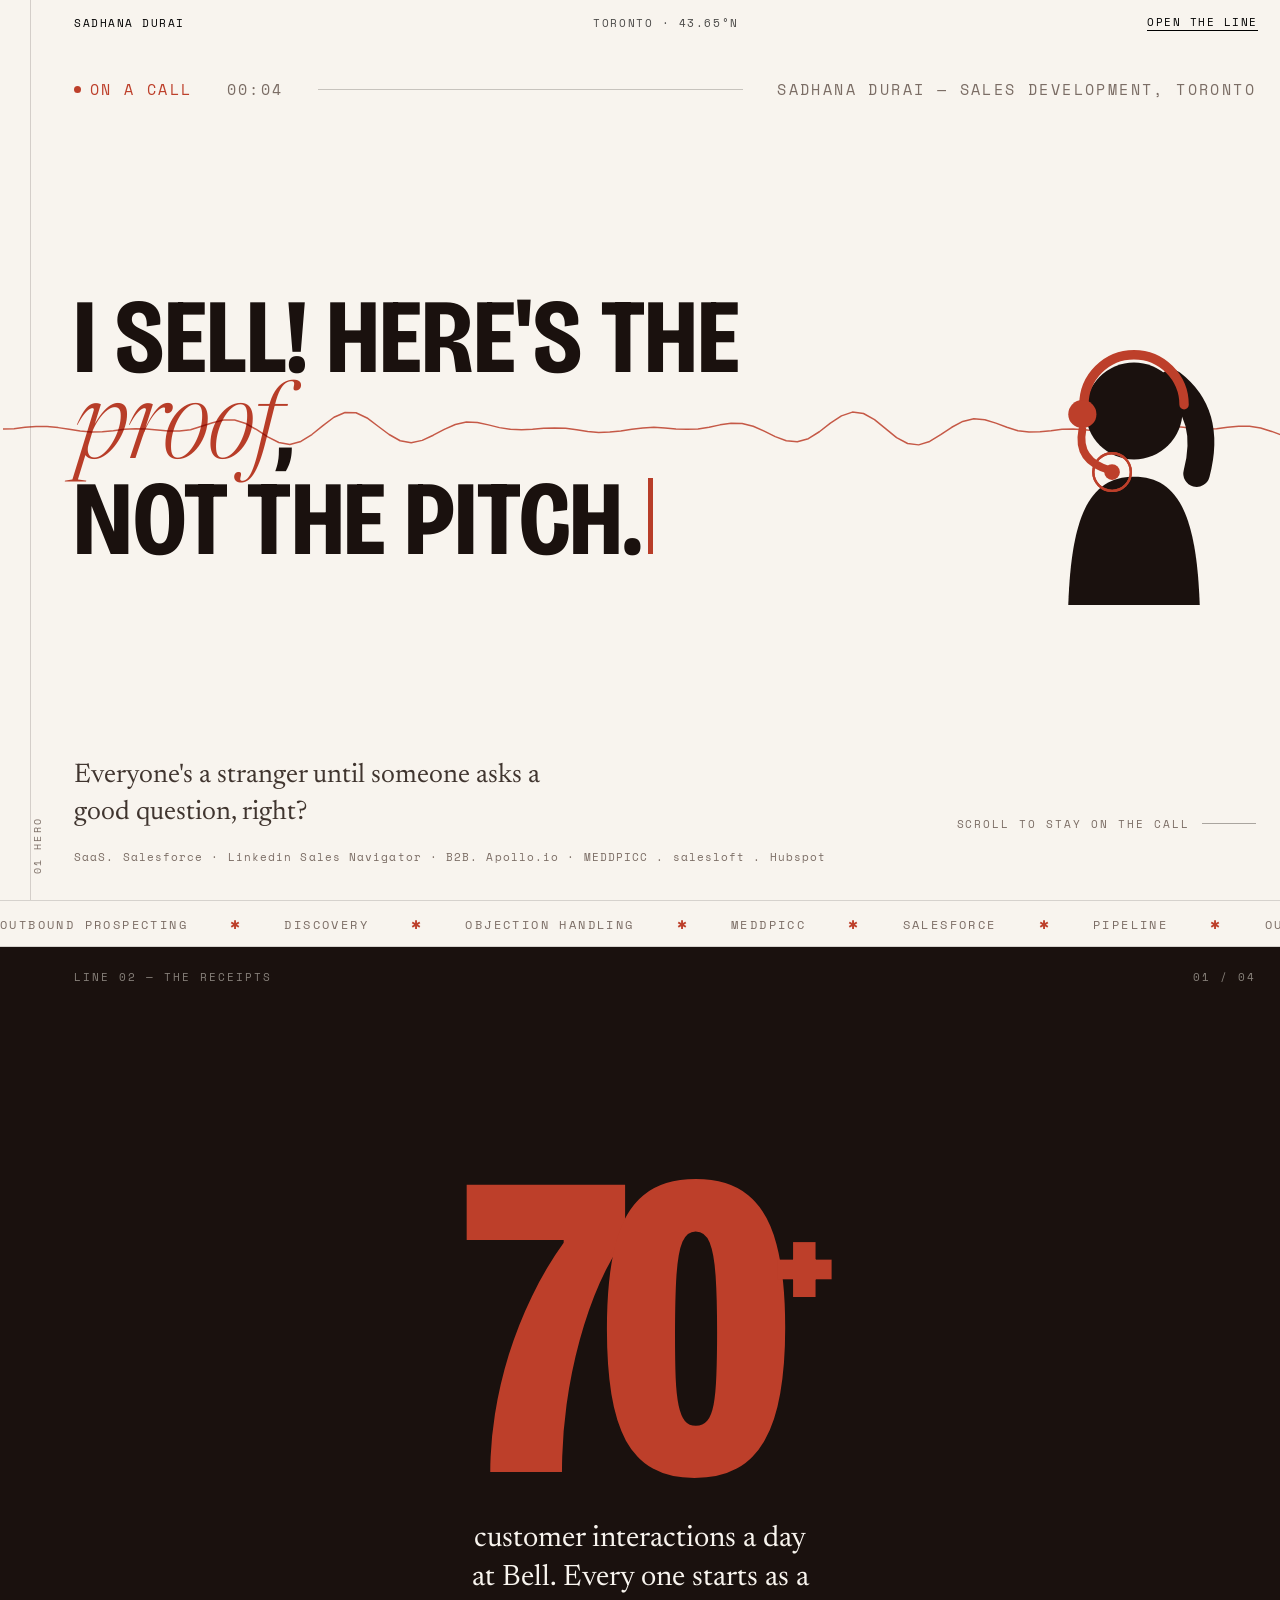
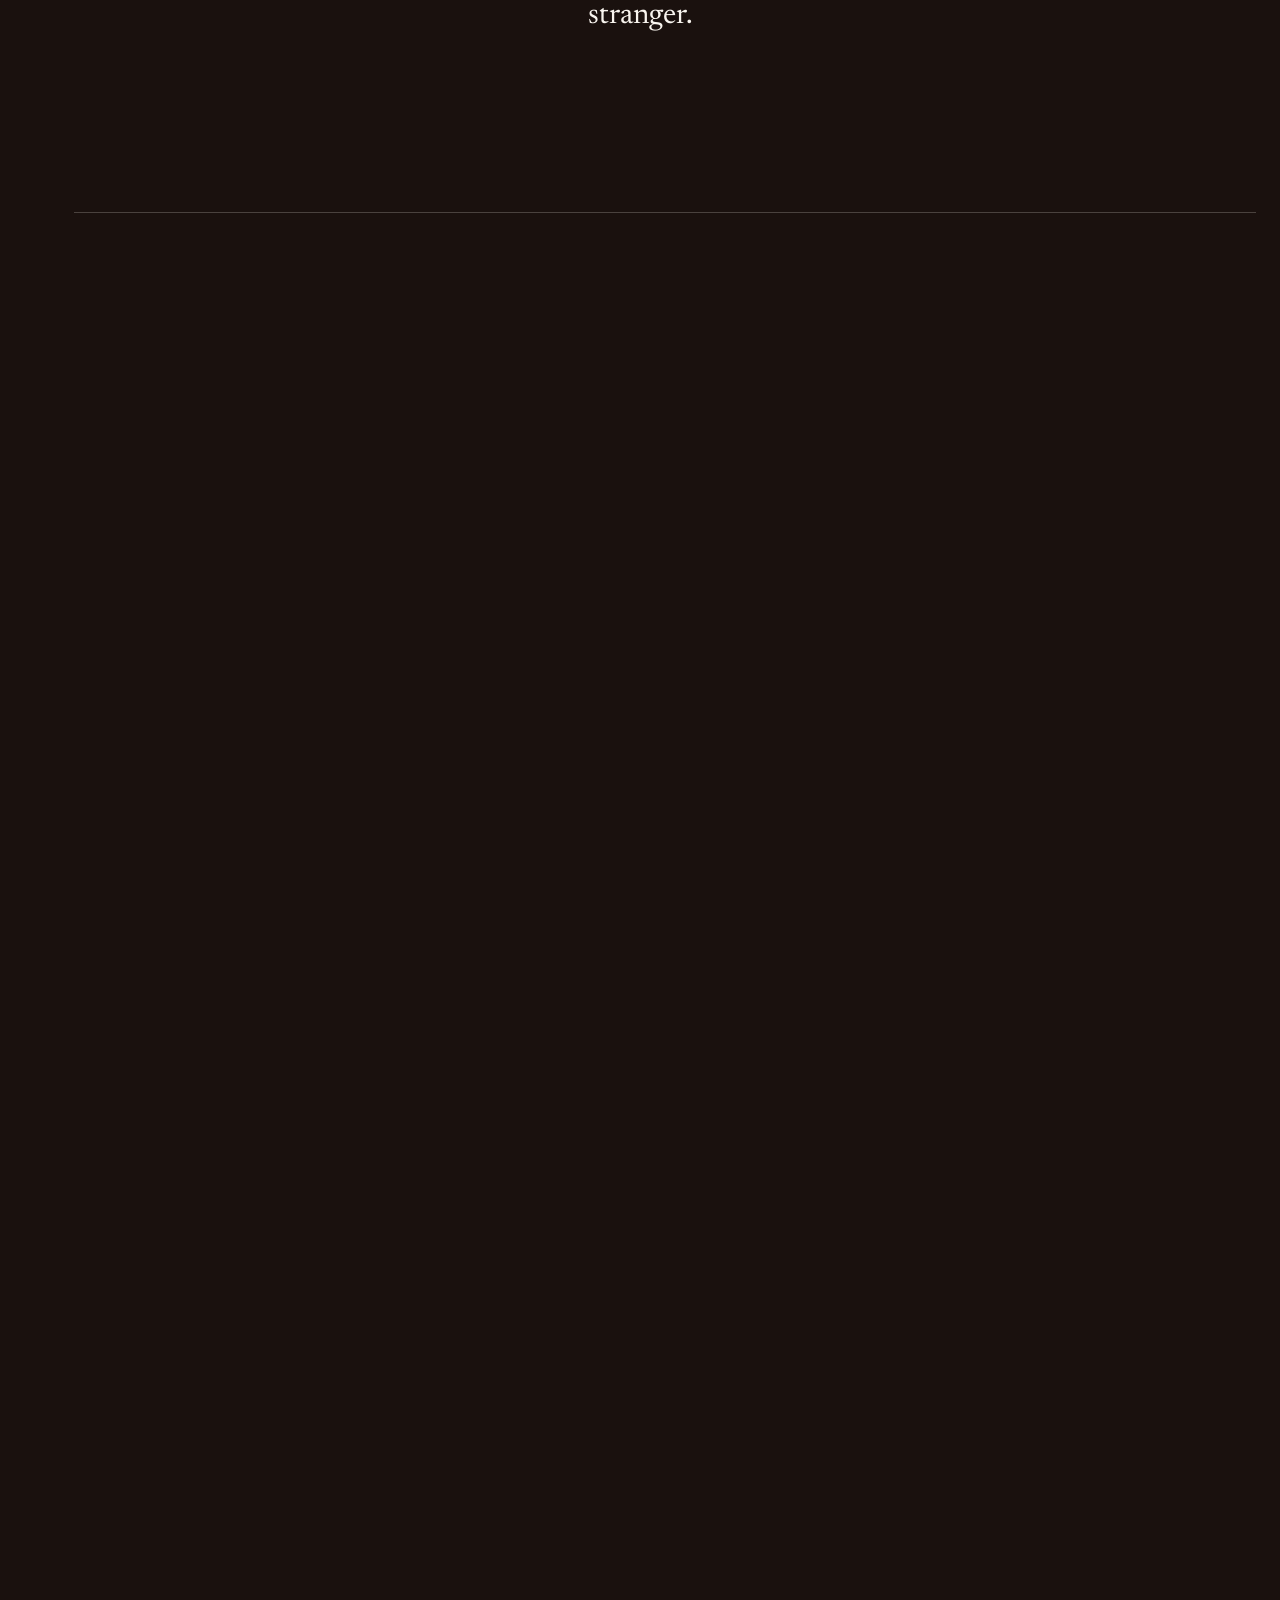
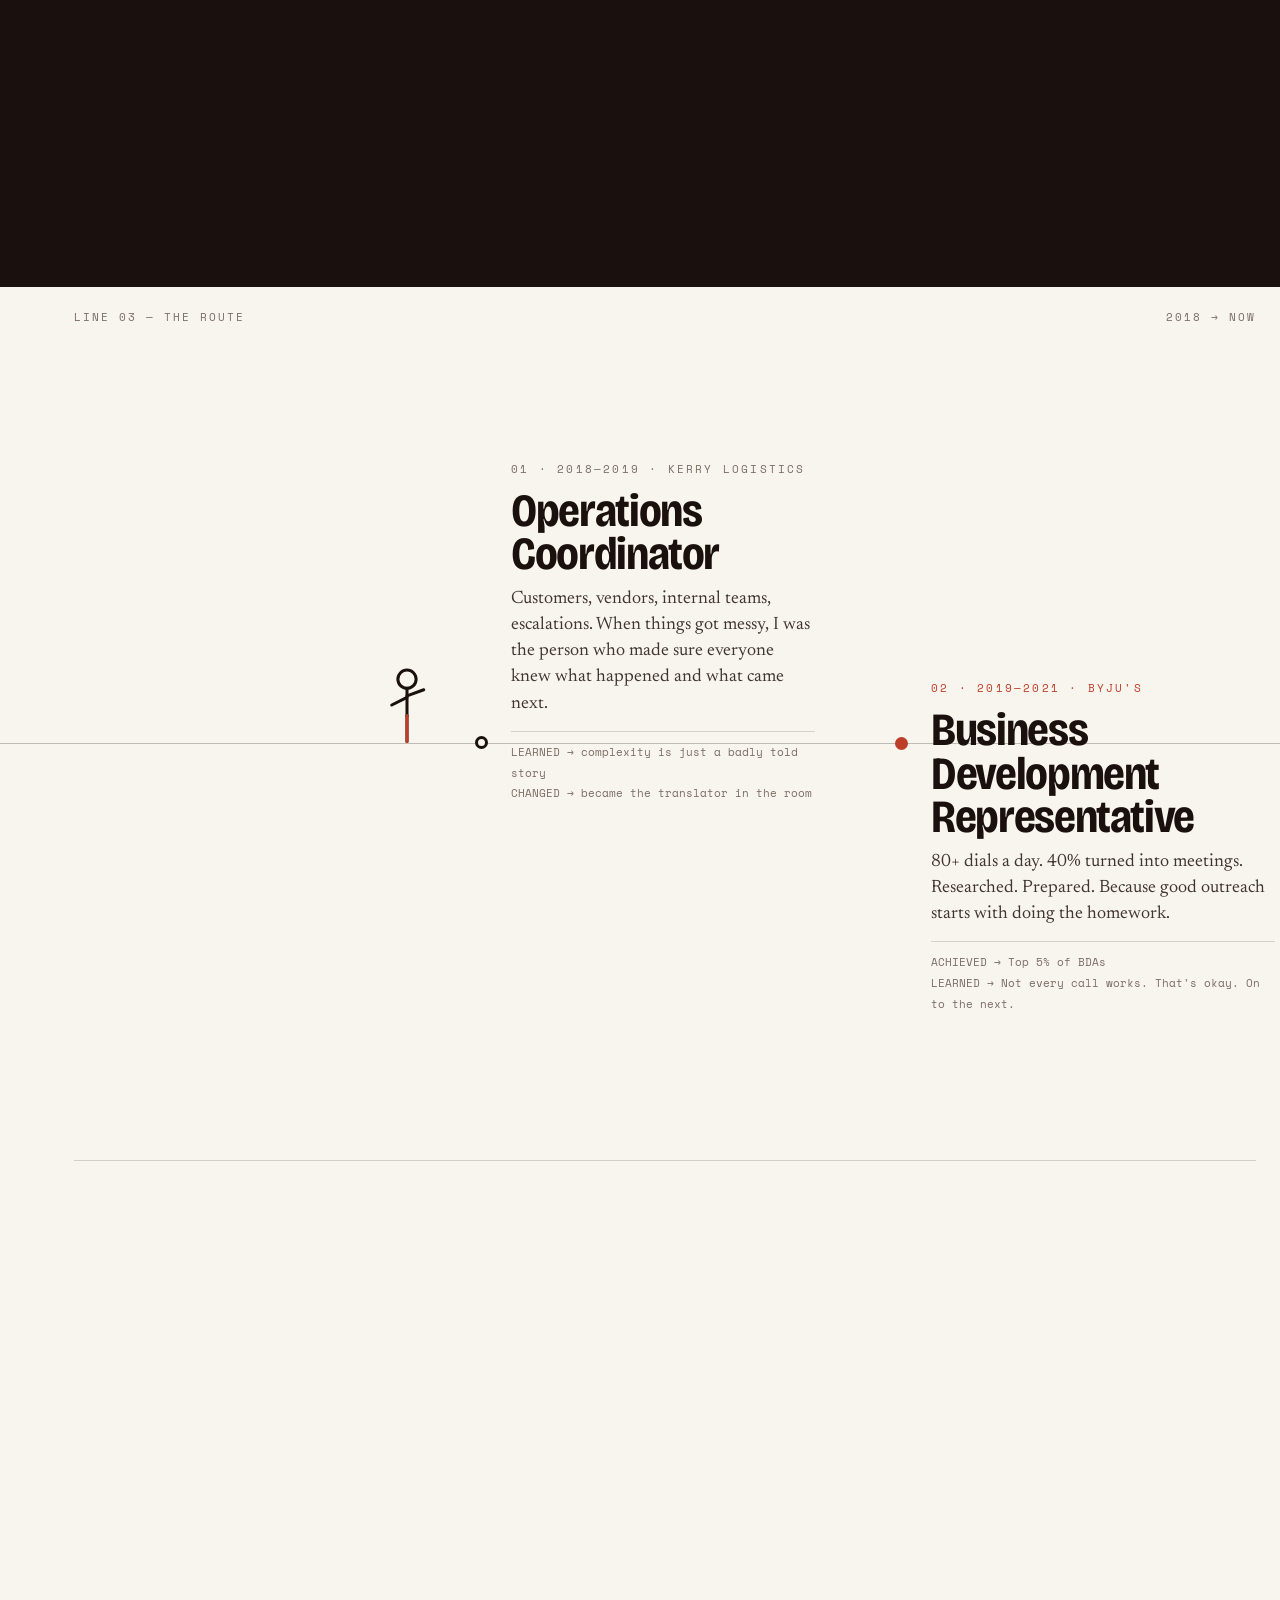
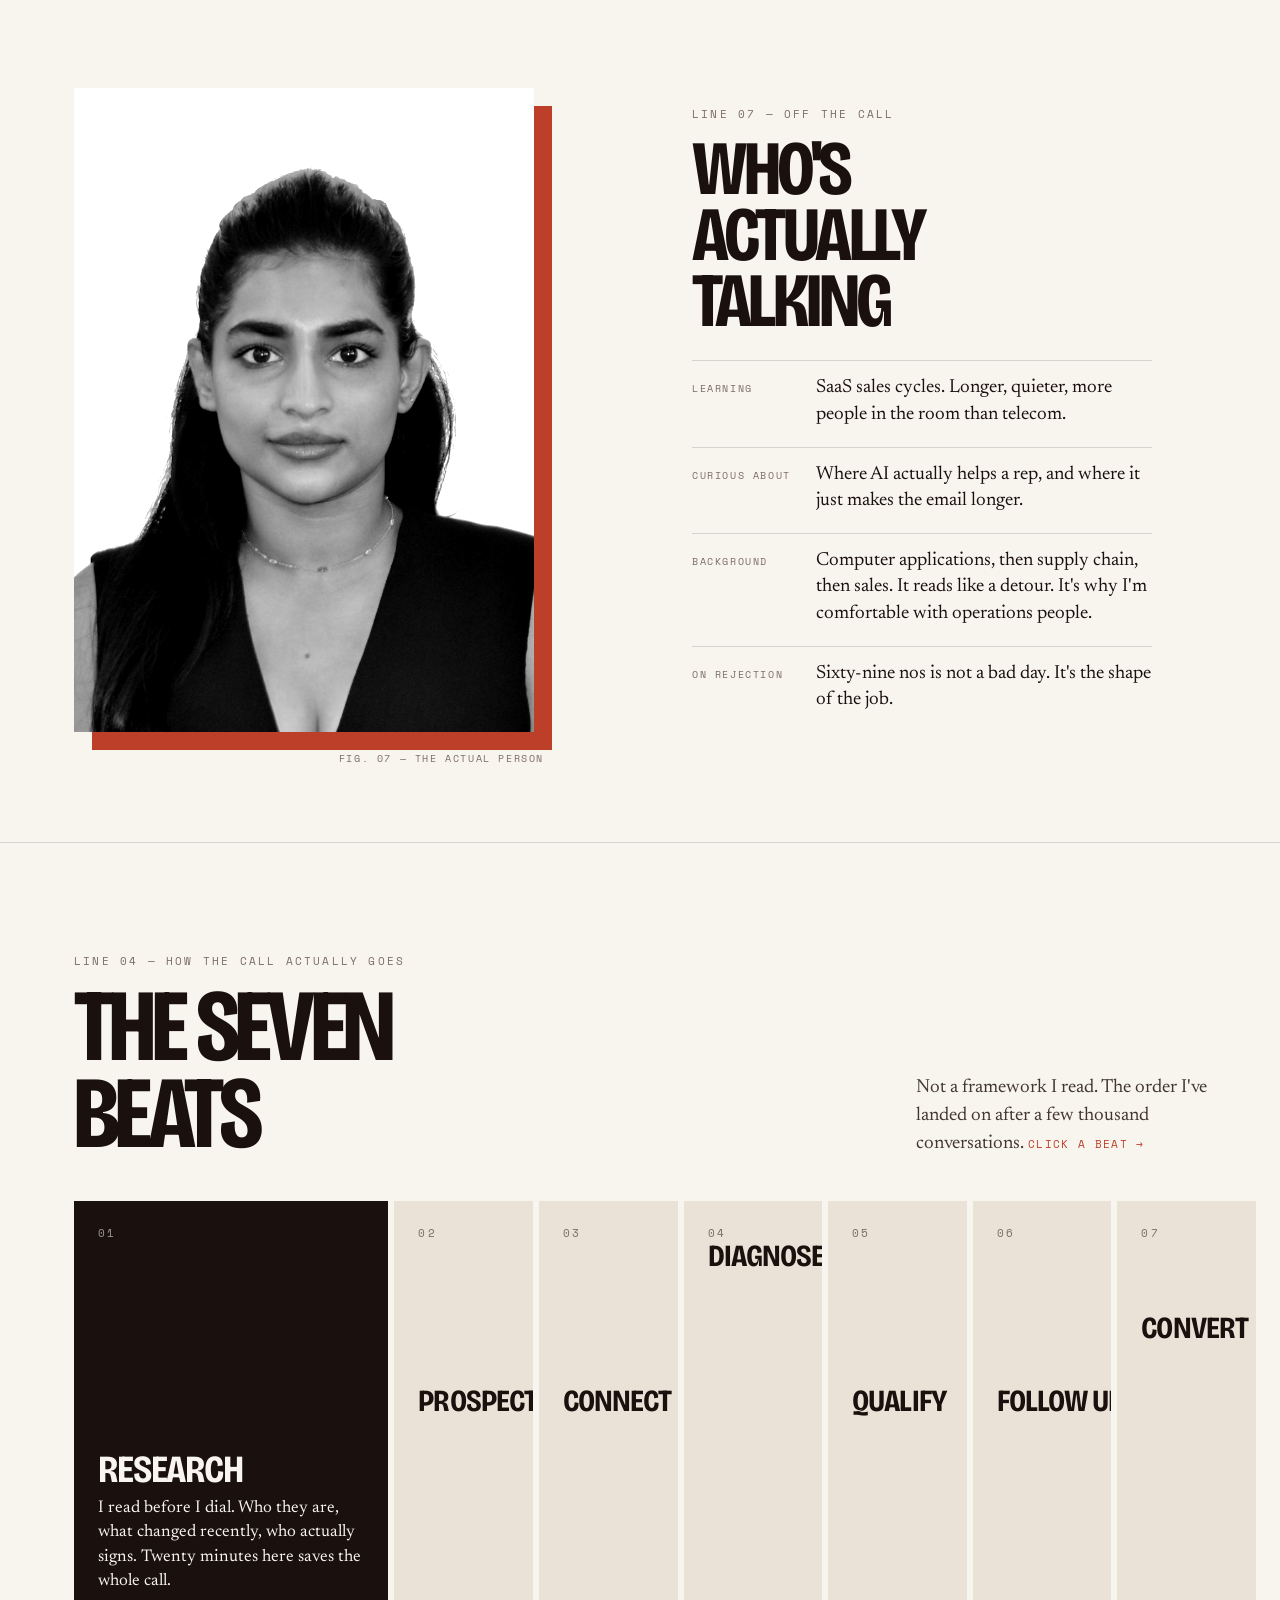
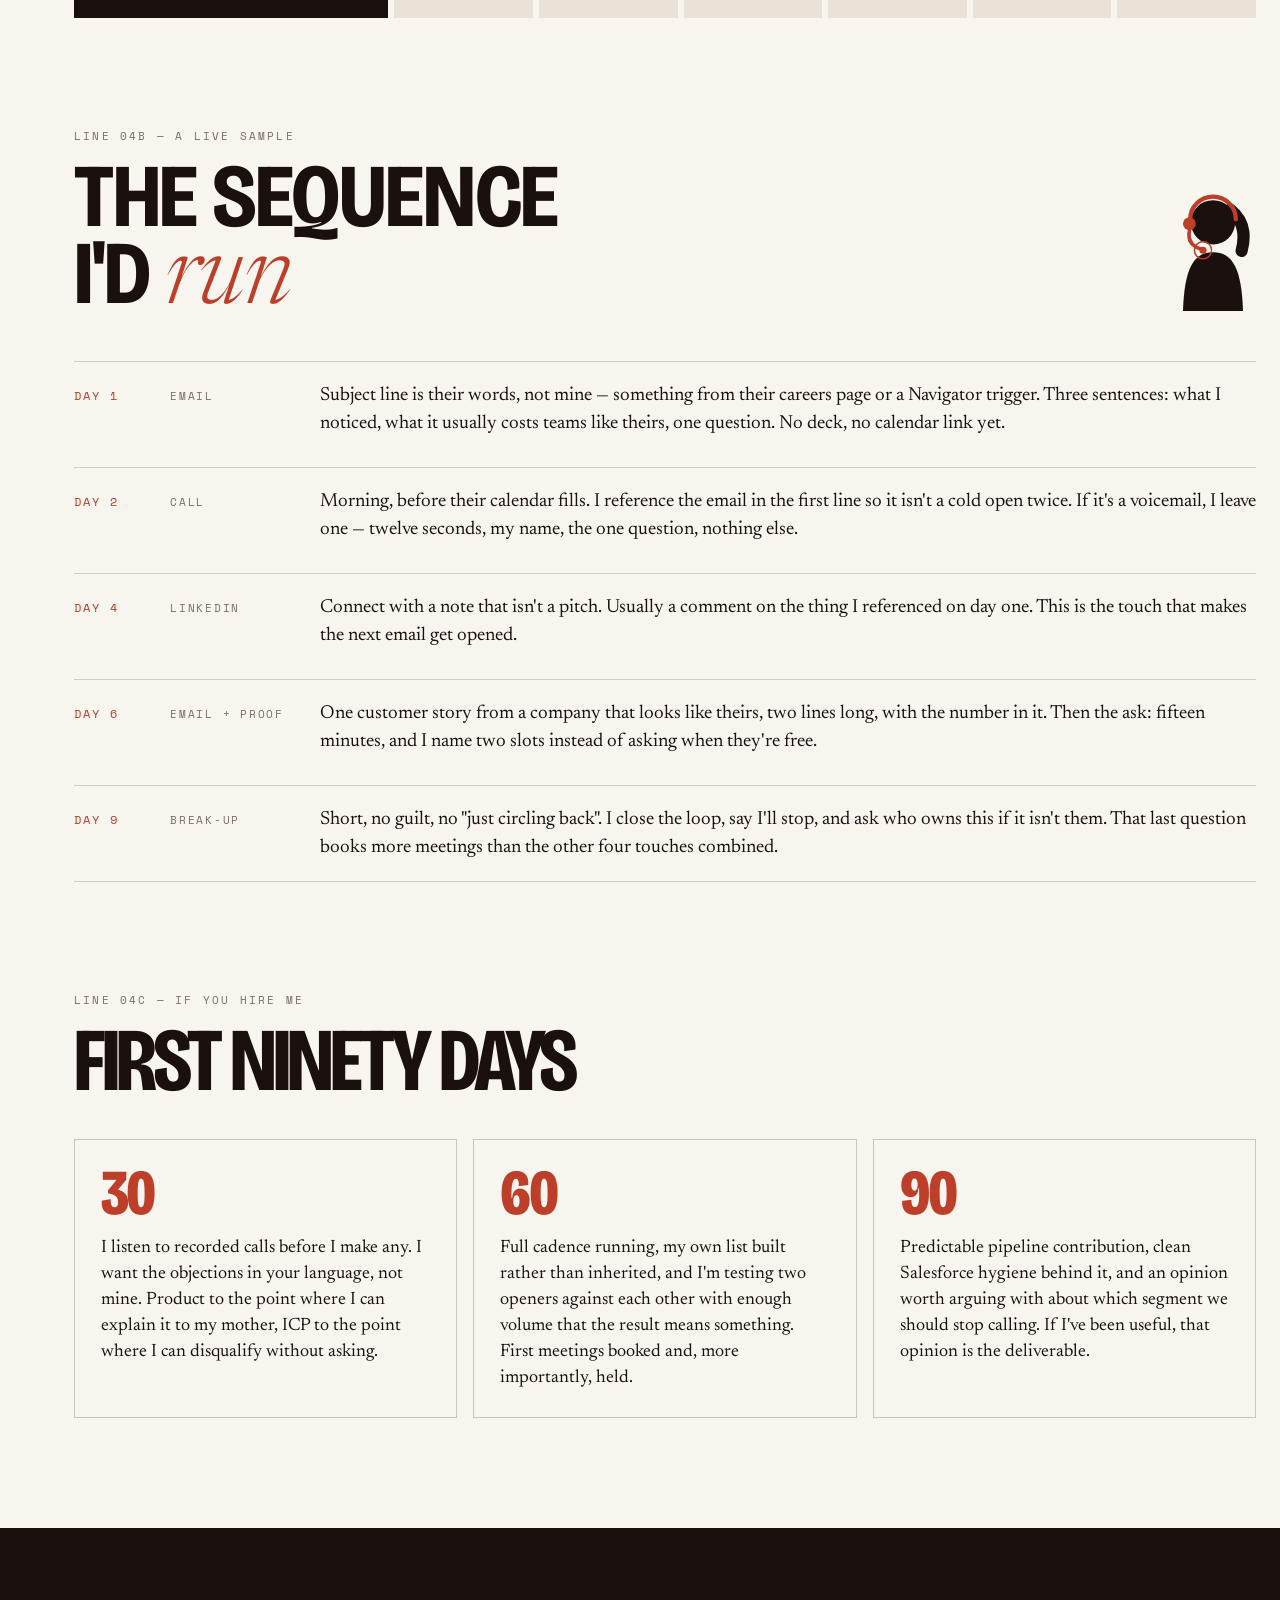
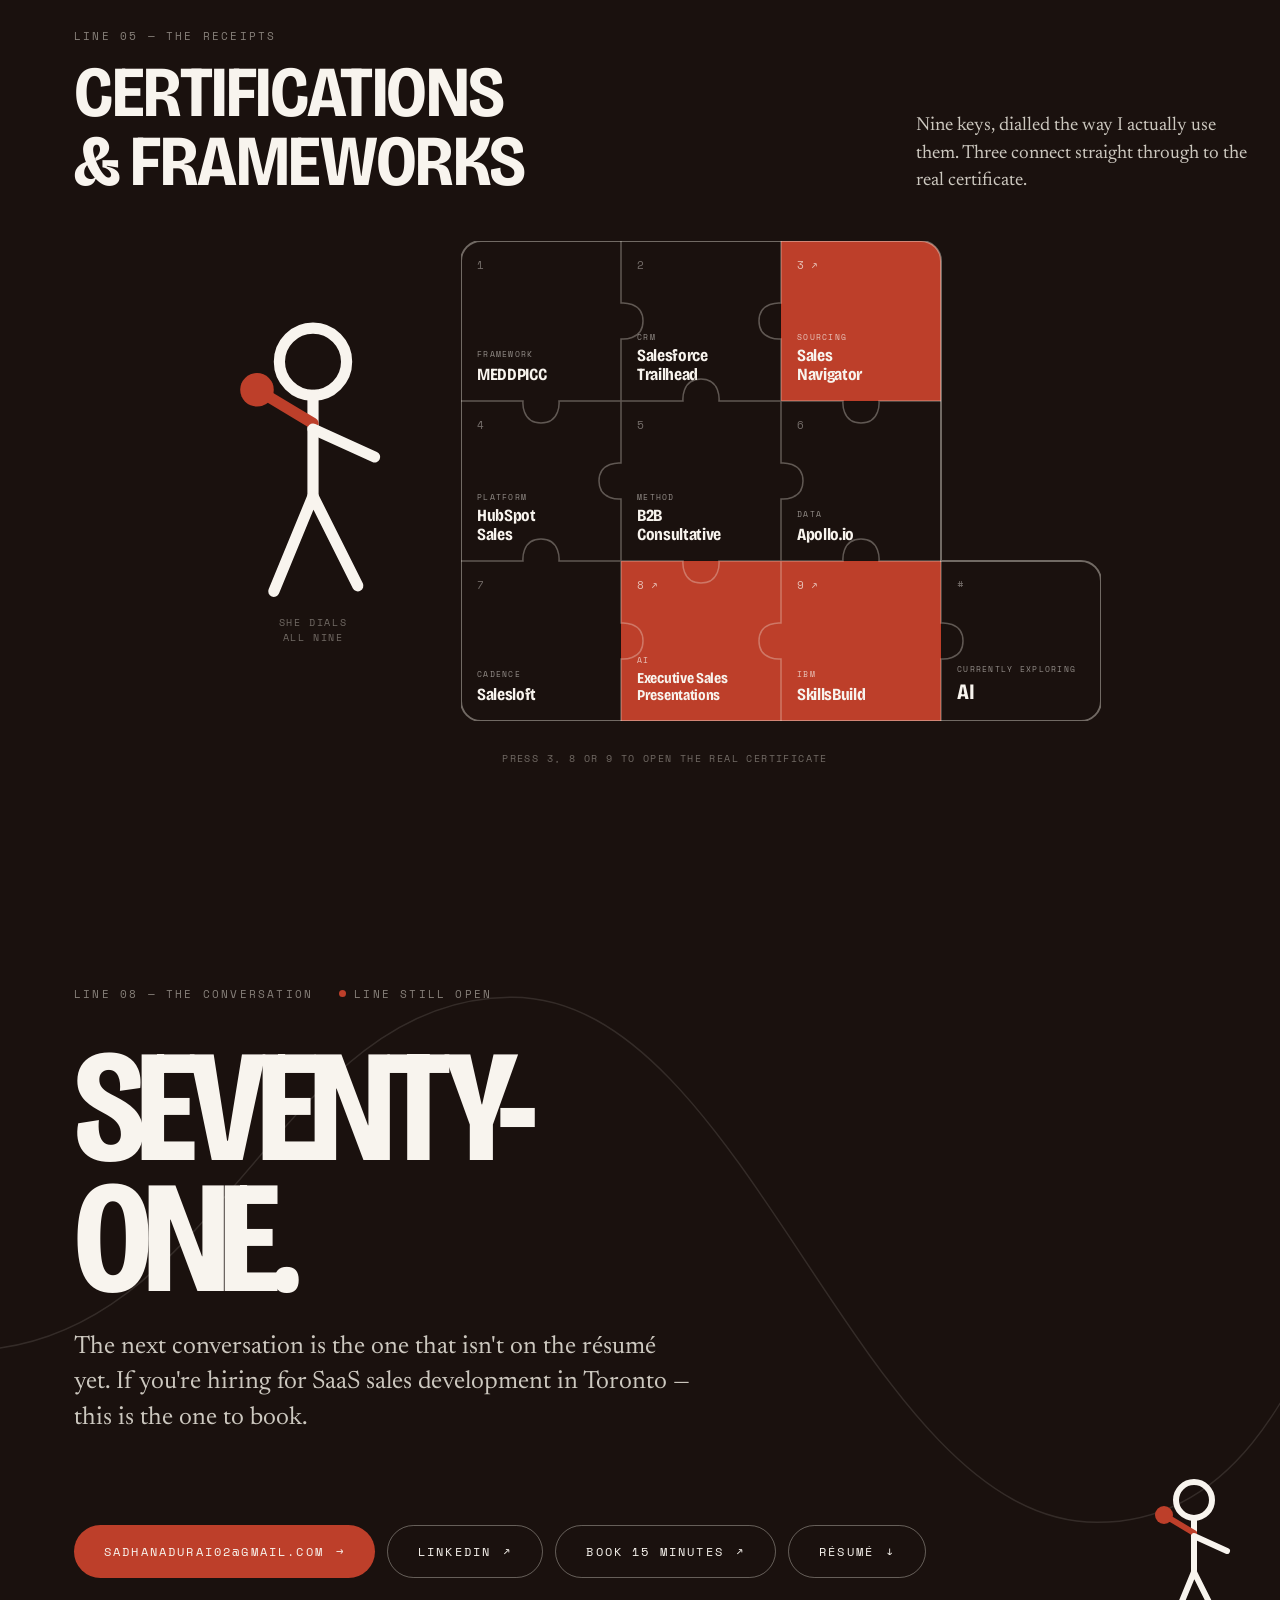
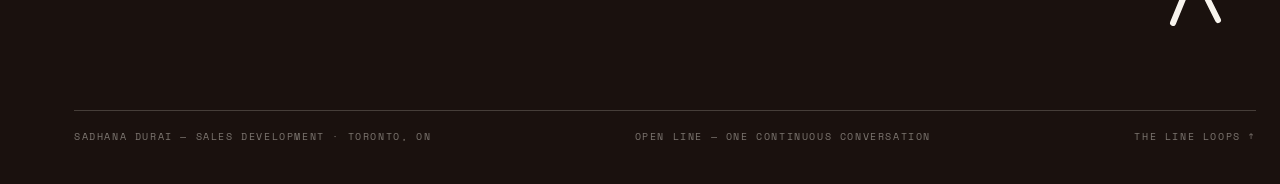
==== commit 1da06445: "Use the certifications puzzle-grid section as the share thumbnail Replaces the typographic headline " ====
--- a/index.html
+++ b/index.html
@@ -20,7 +20,7 @@
 <meta property="og:image" content="https://sadhanadurai.me/assets/og-image.png">
 <meta property="og:image:width" content="1200">
 <meta property="og:image:height" content="630">
-<meta property="og:image:alt" content="Beyond the Sale — Sadhana Durai, Open Line. Toronto, SDR/BDR.">
+<meta property="og:image:alt" content="Nine certifications and frameworks, dialled — Sadhana Durai, Open Line. Toronto, SDR/BDR.">
 <meta property="og:locale" content="en_CA">
 <meta property="profile:first_name" content="Sadhana">
 <meta property="profile:last_name" content="Durai">
